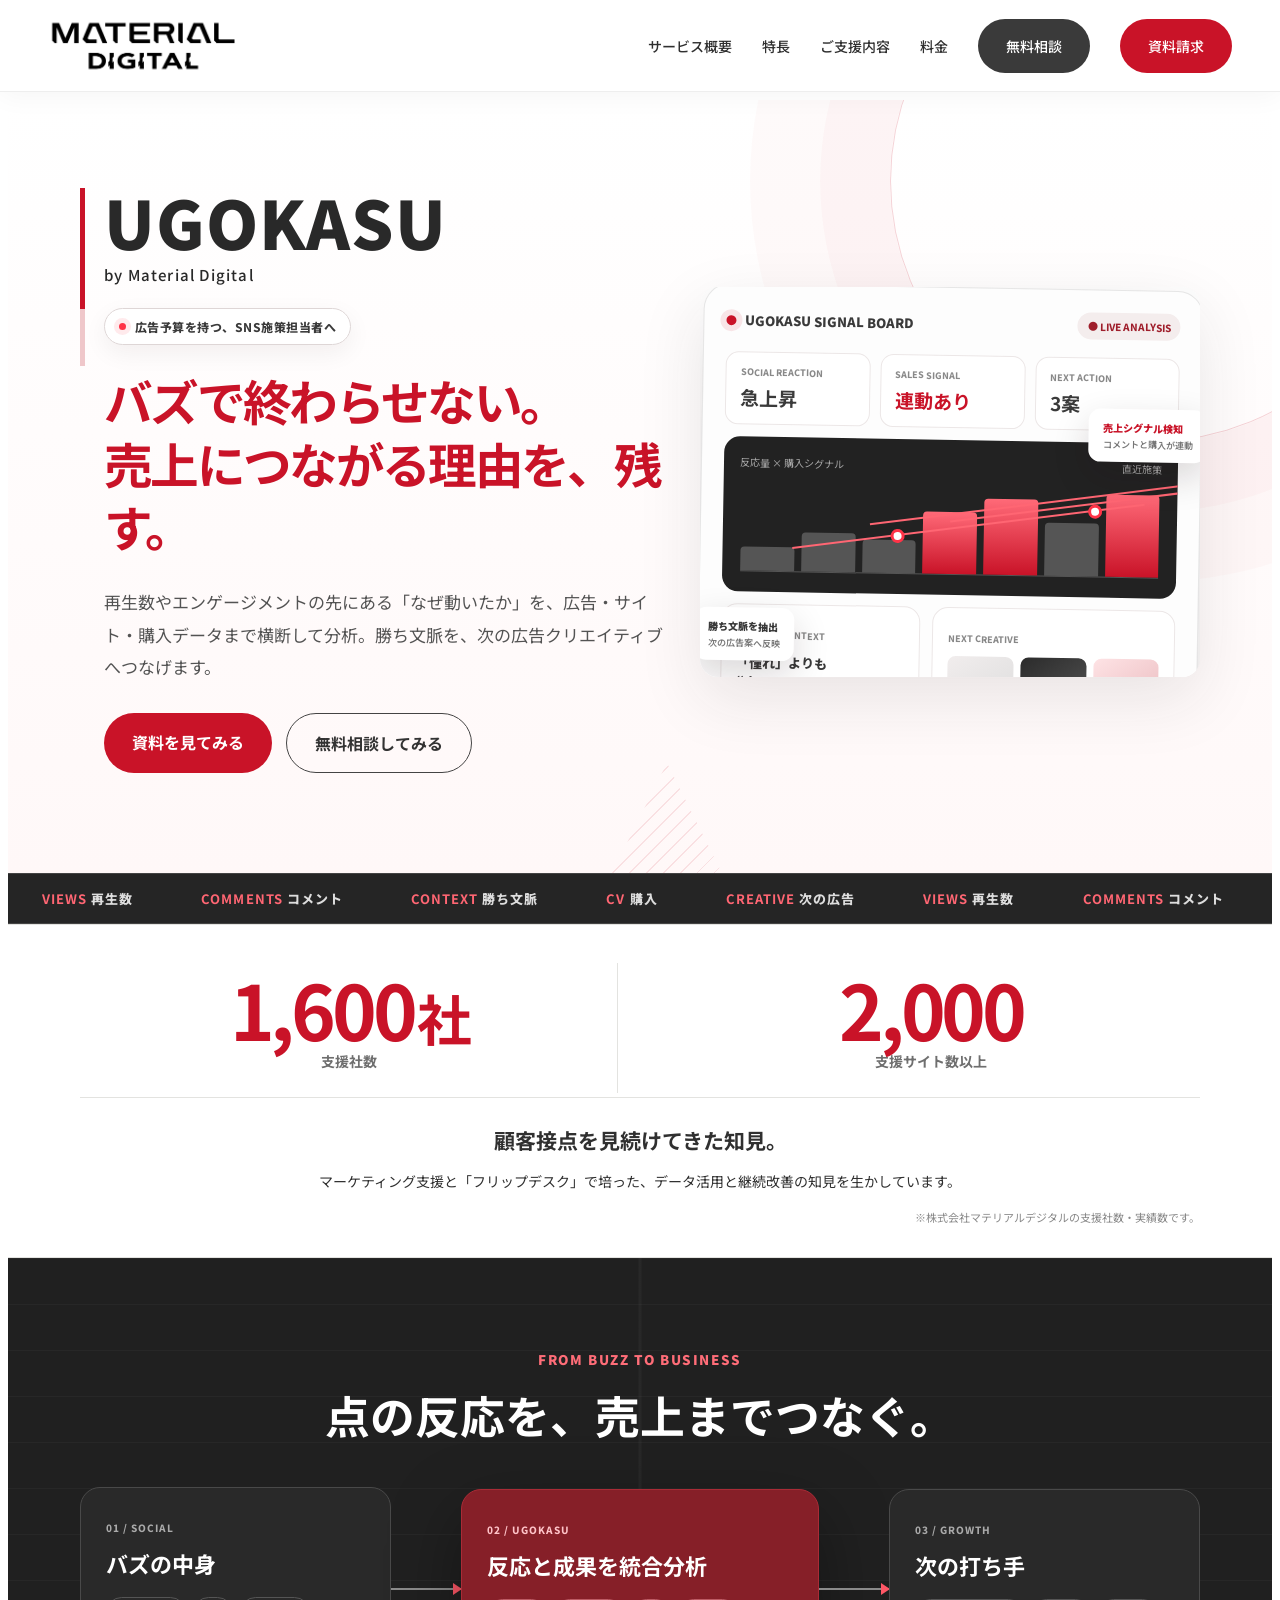
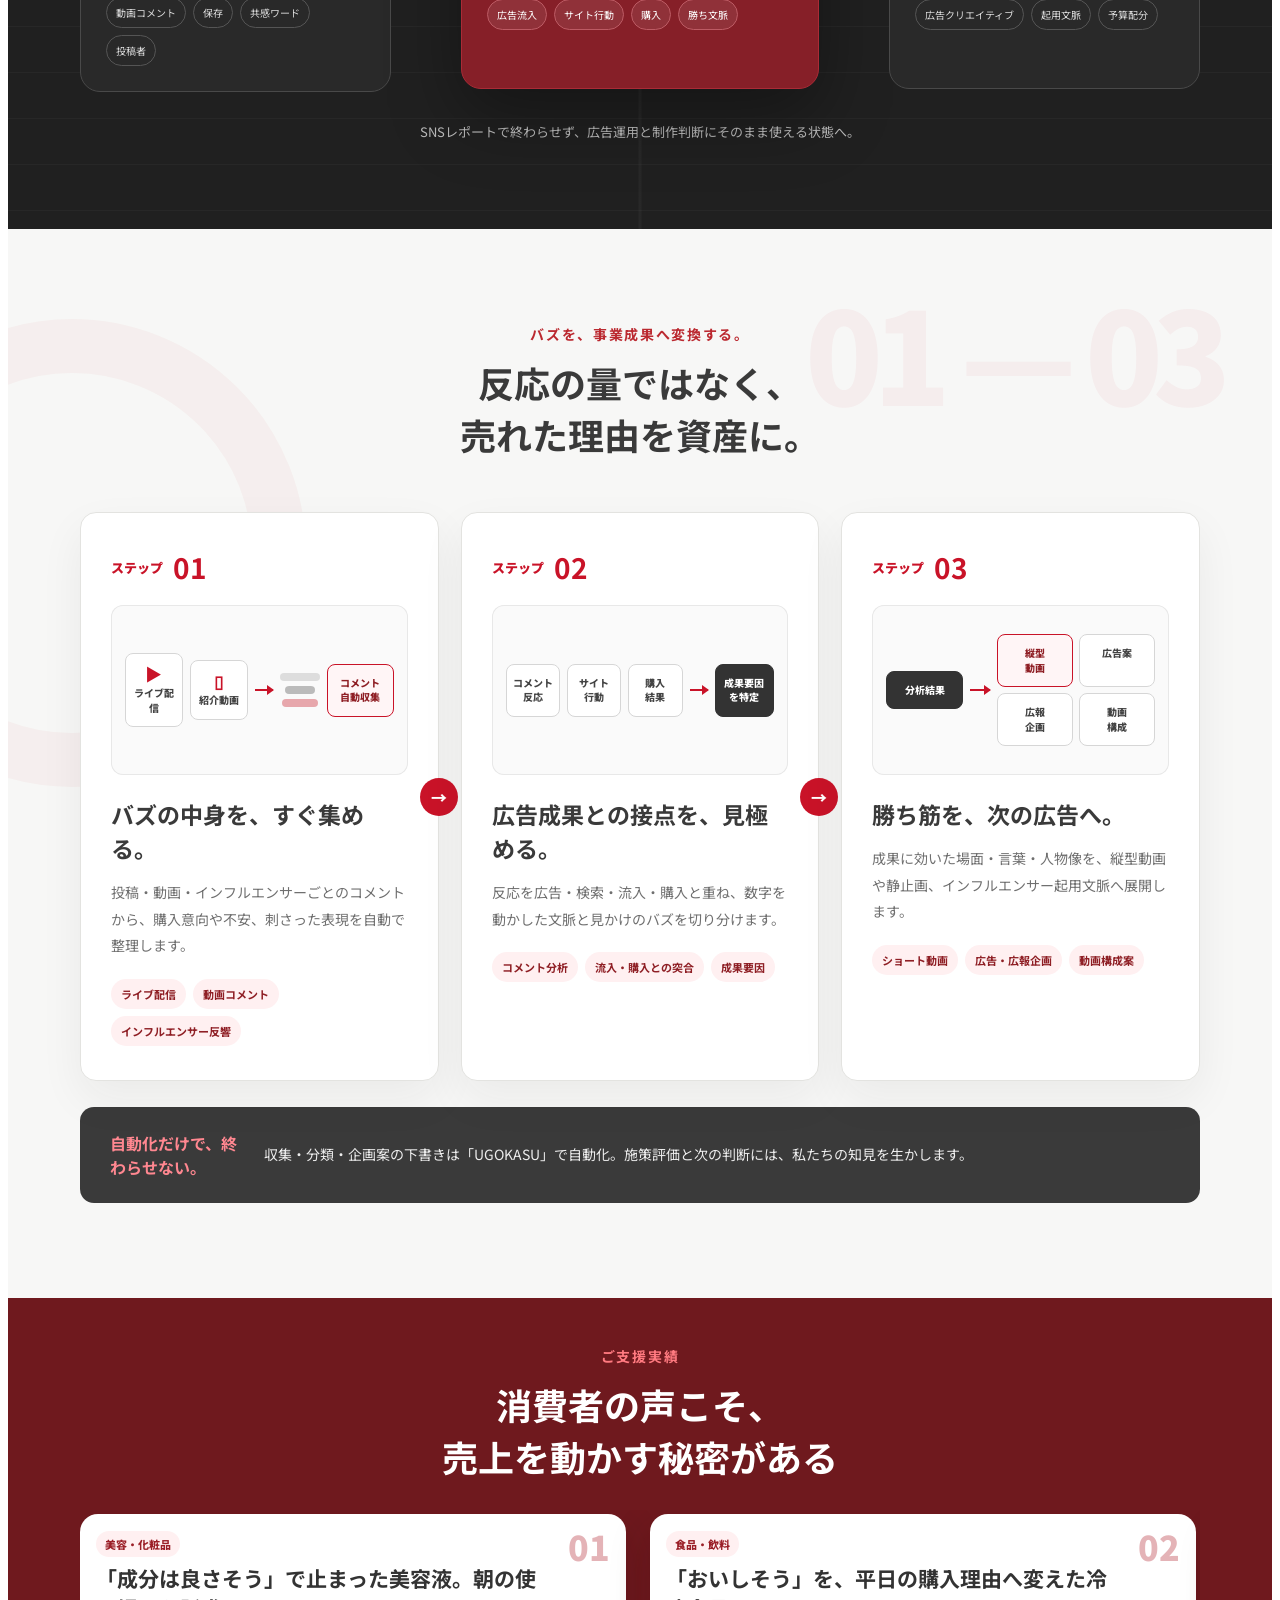
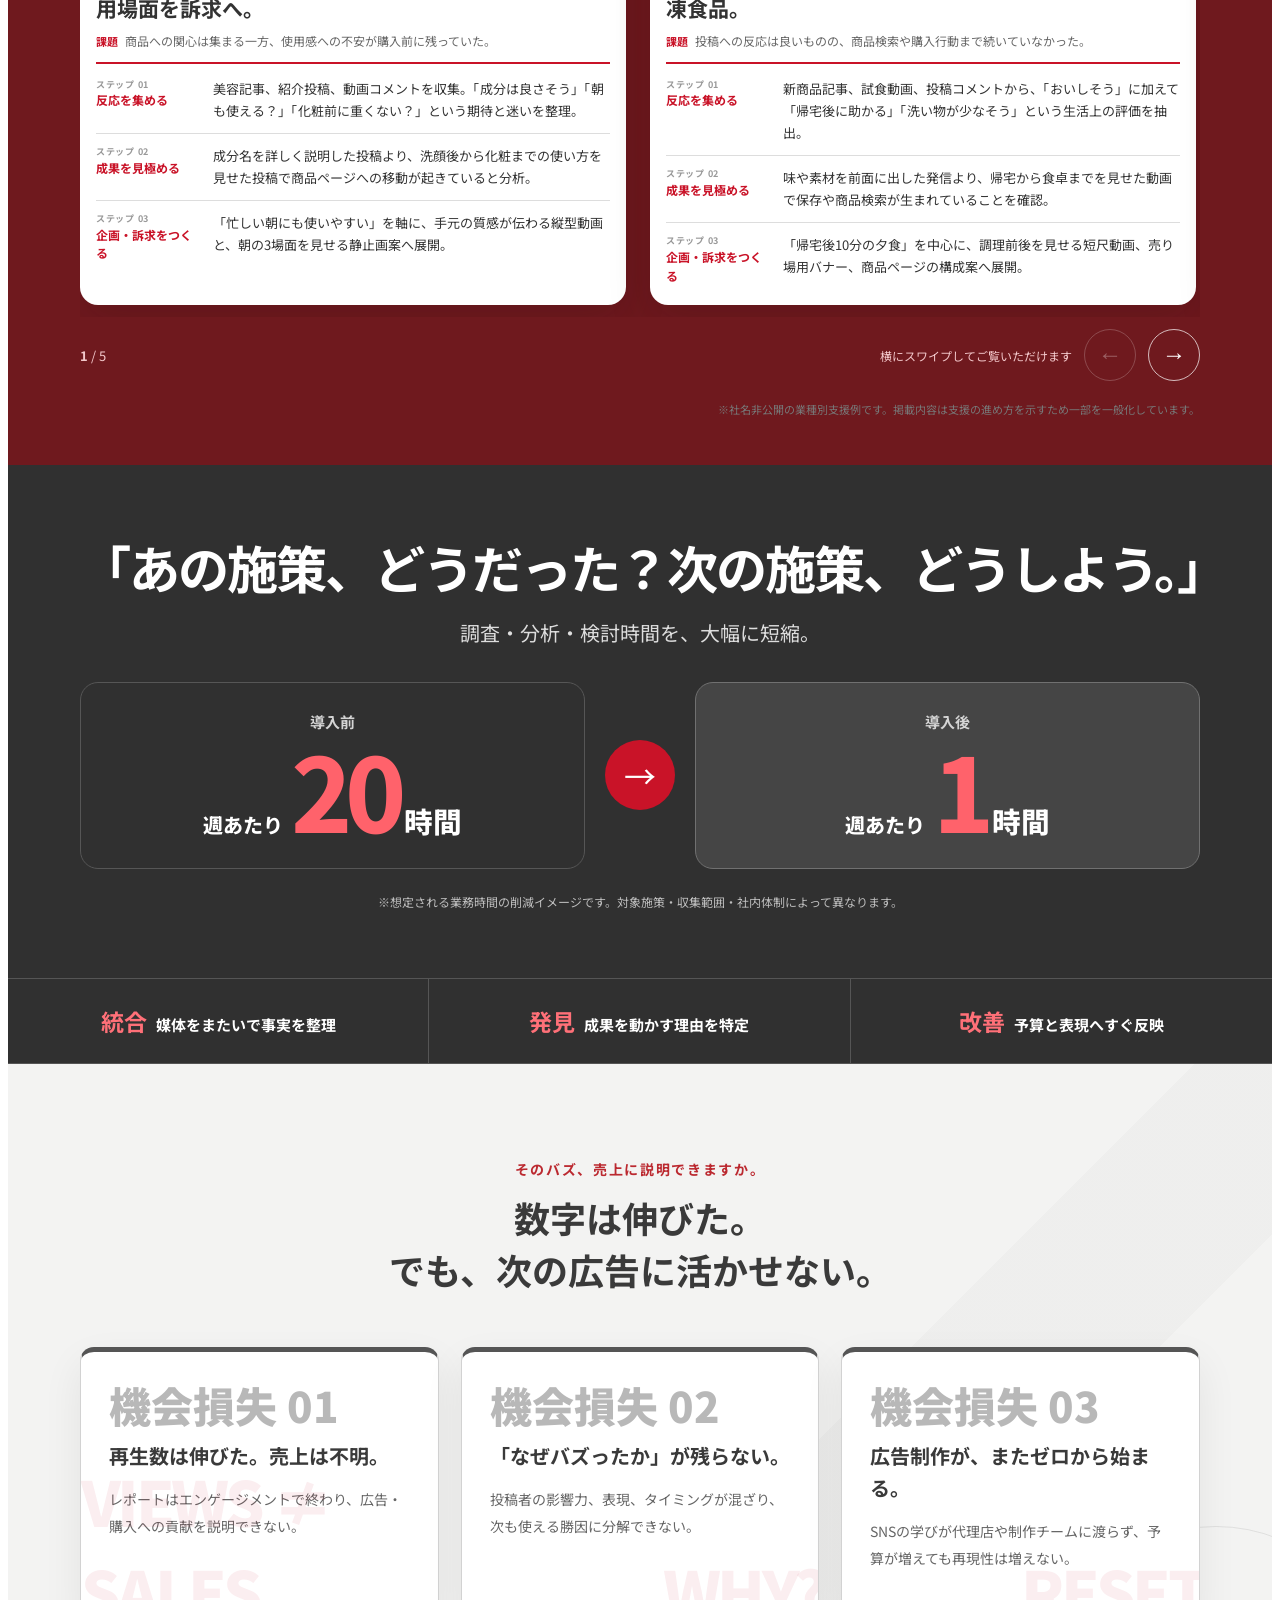
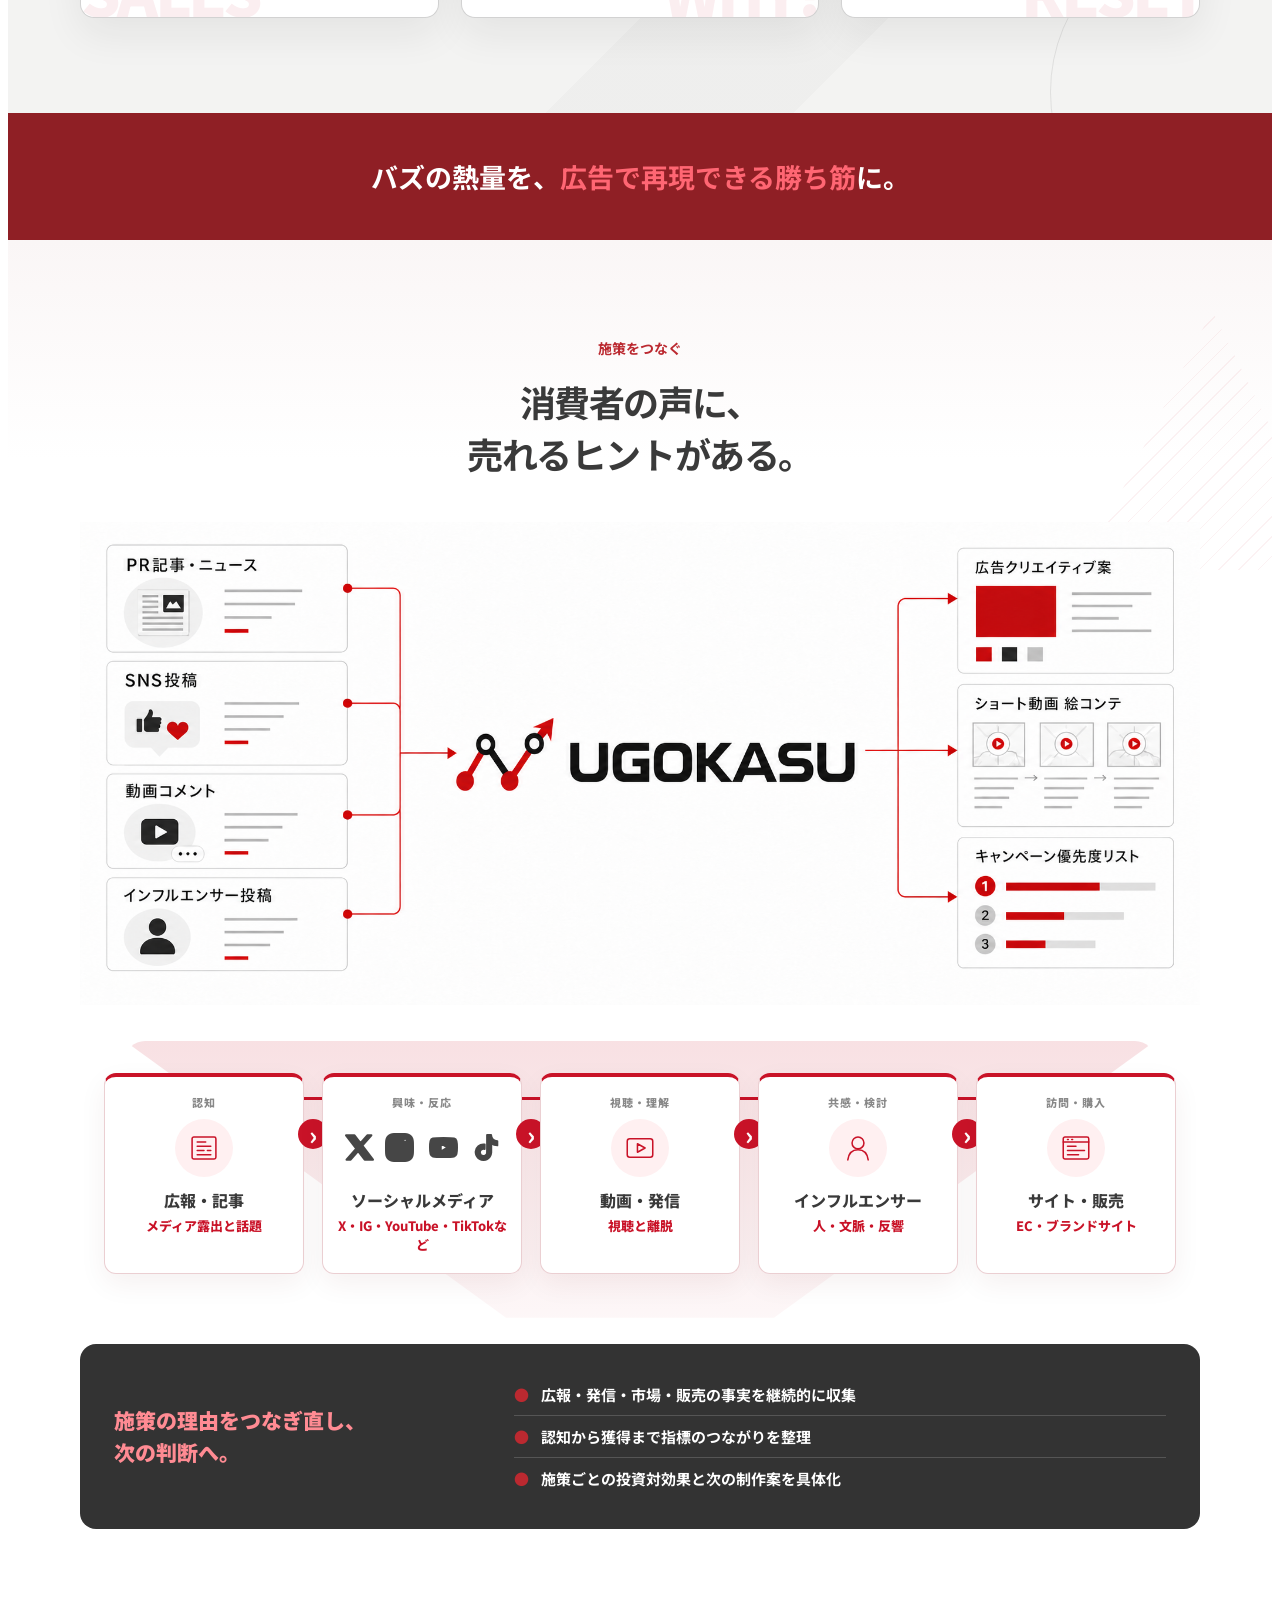
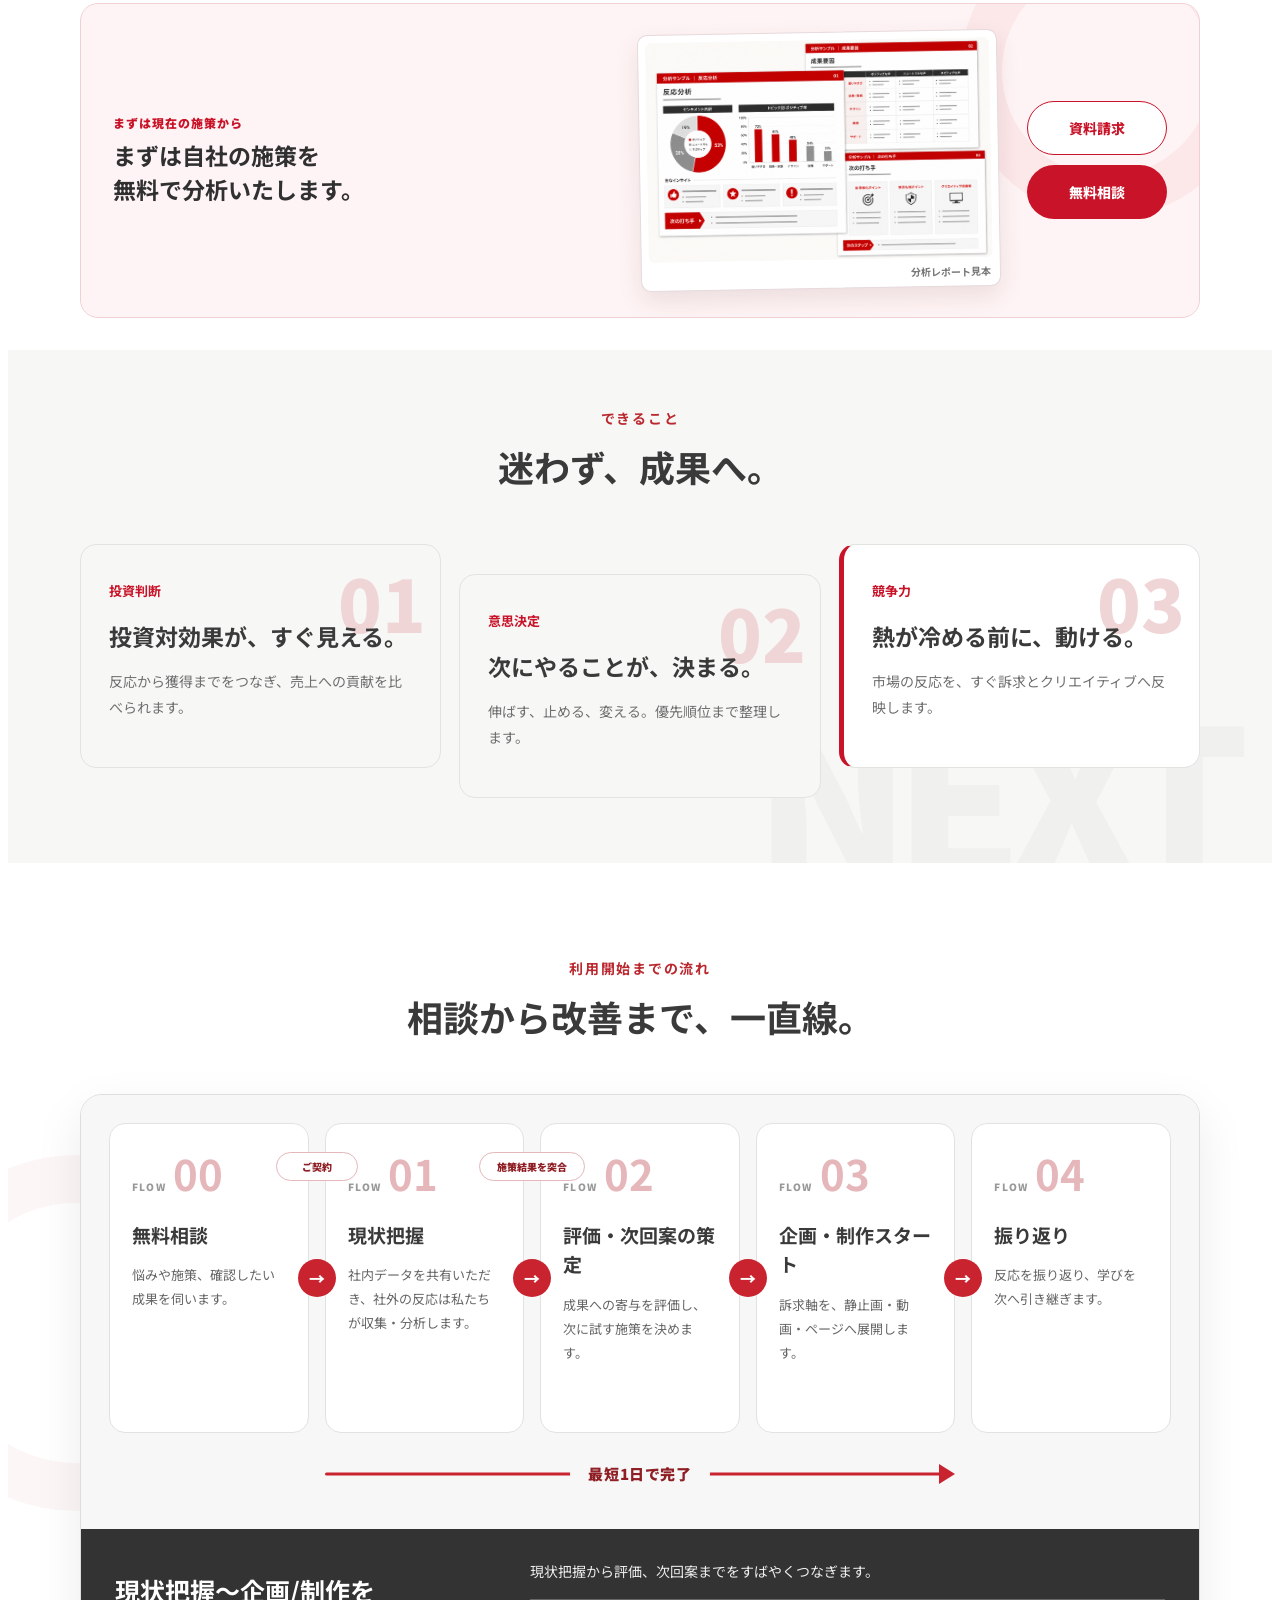
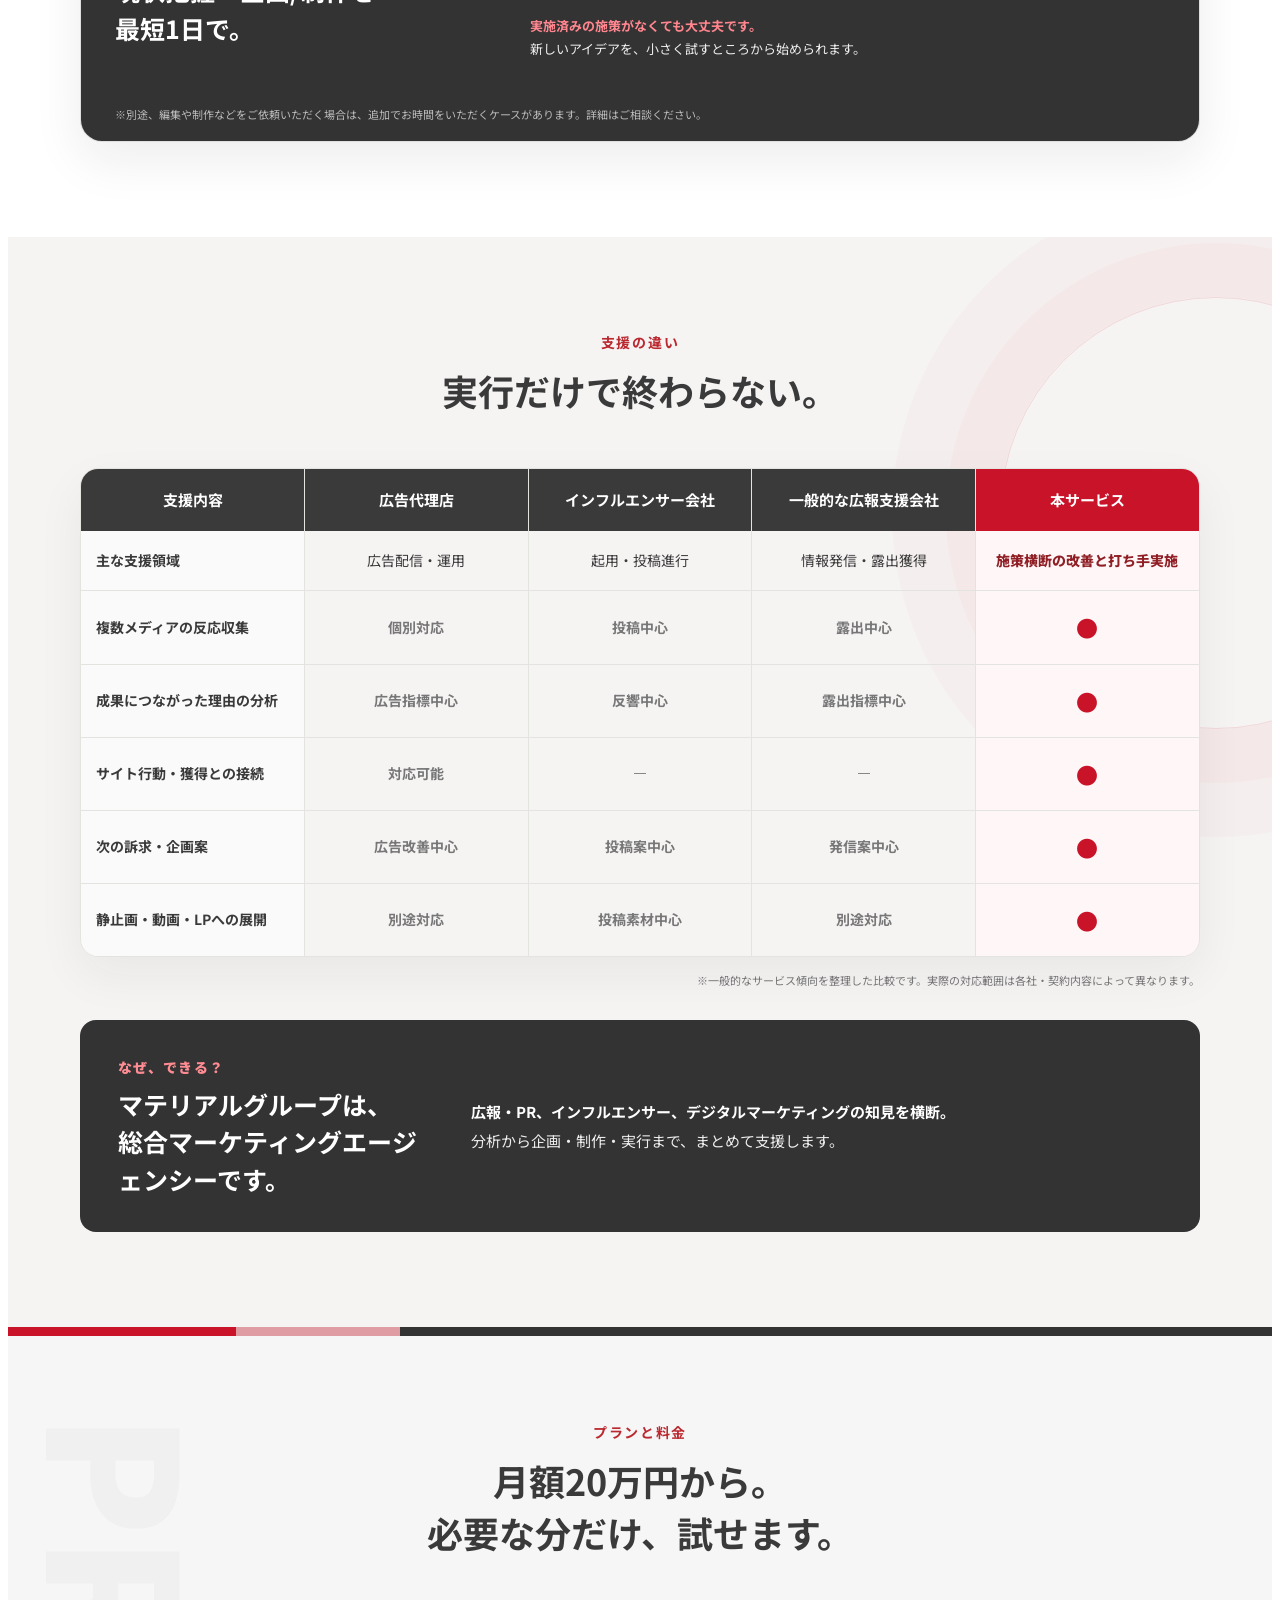
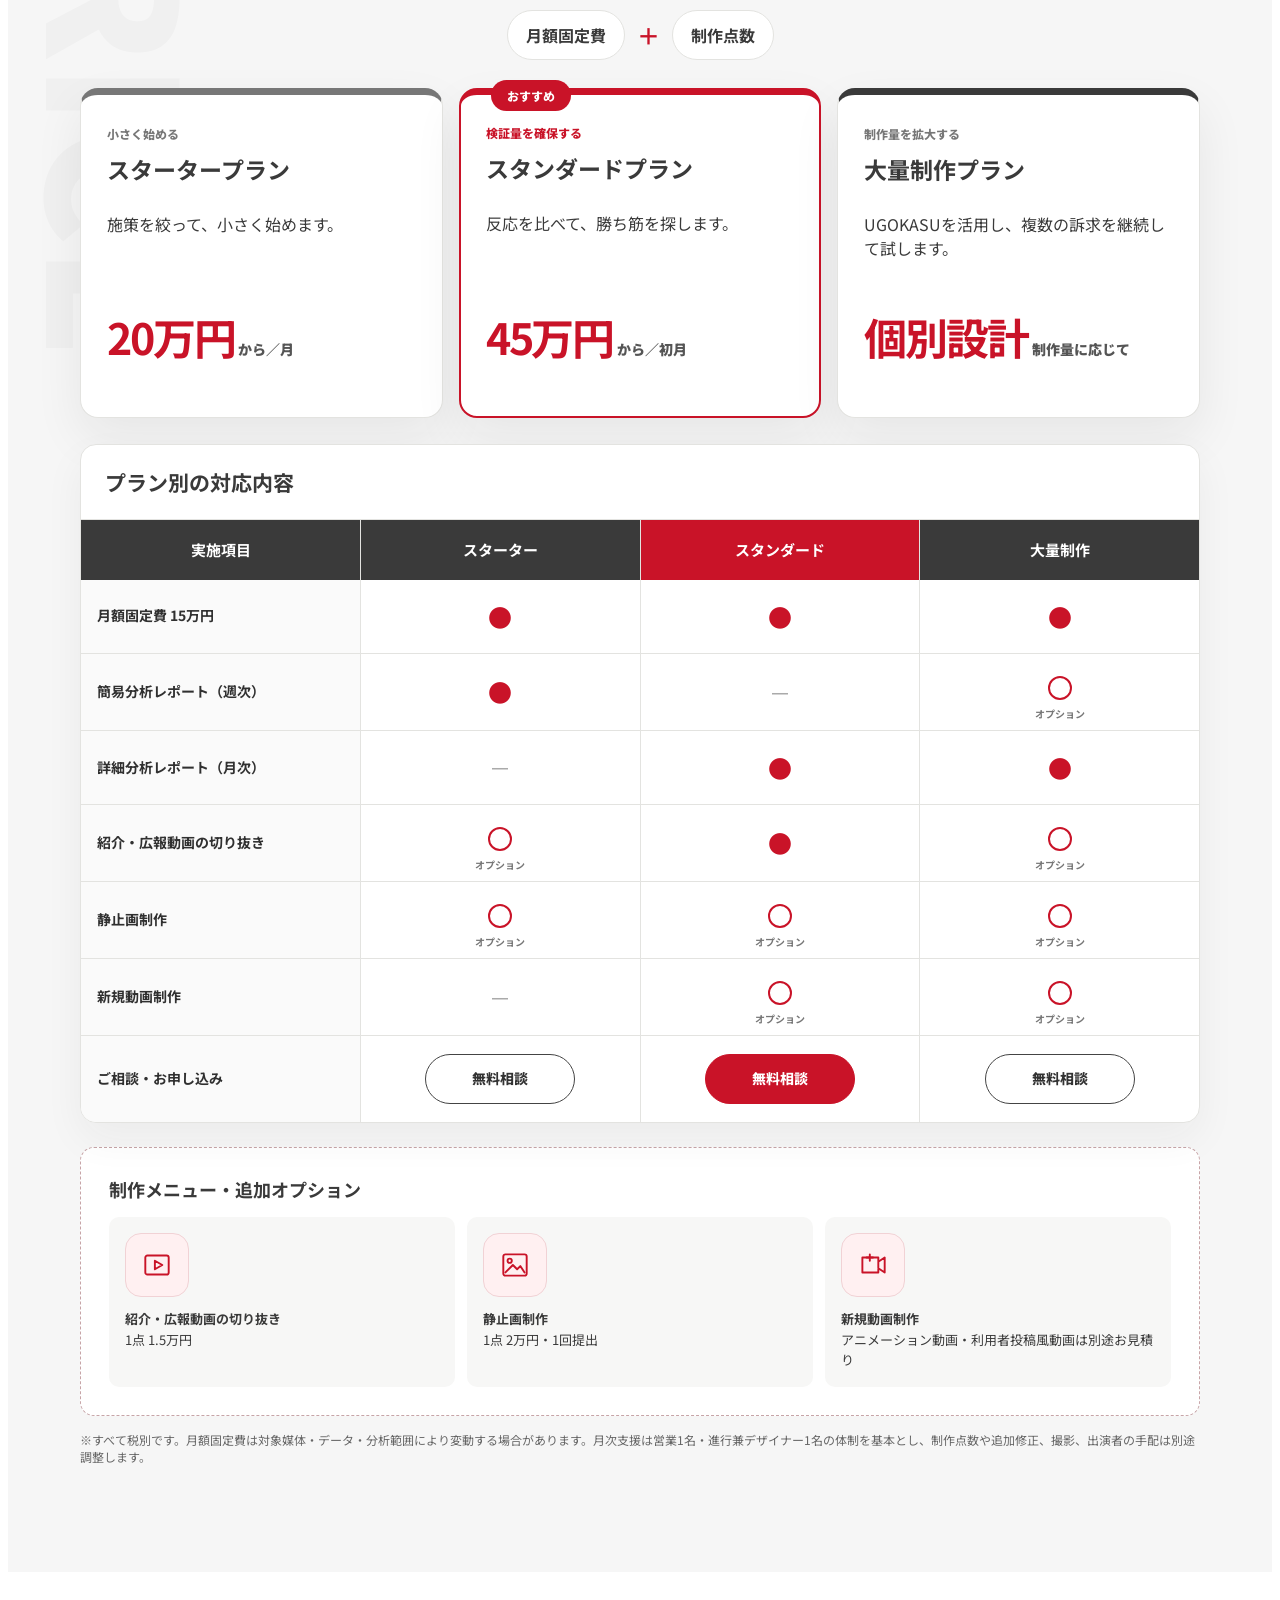
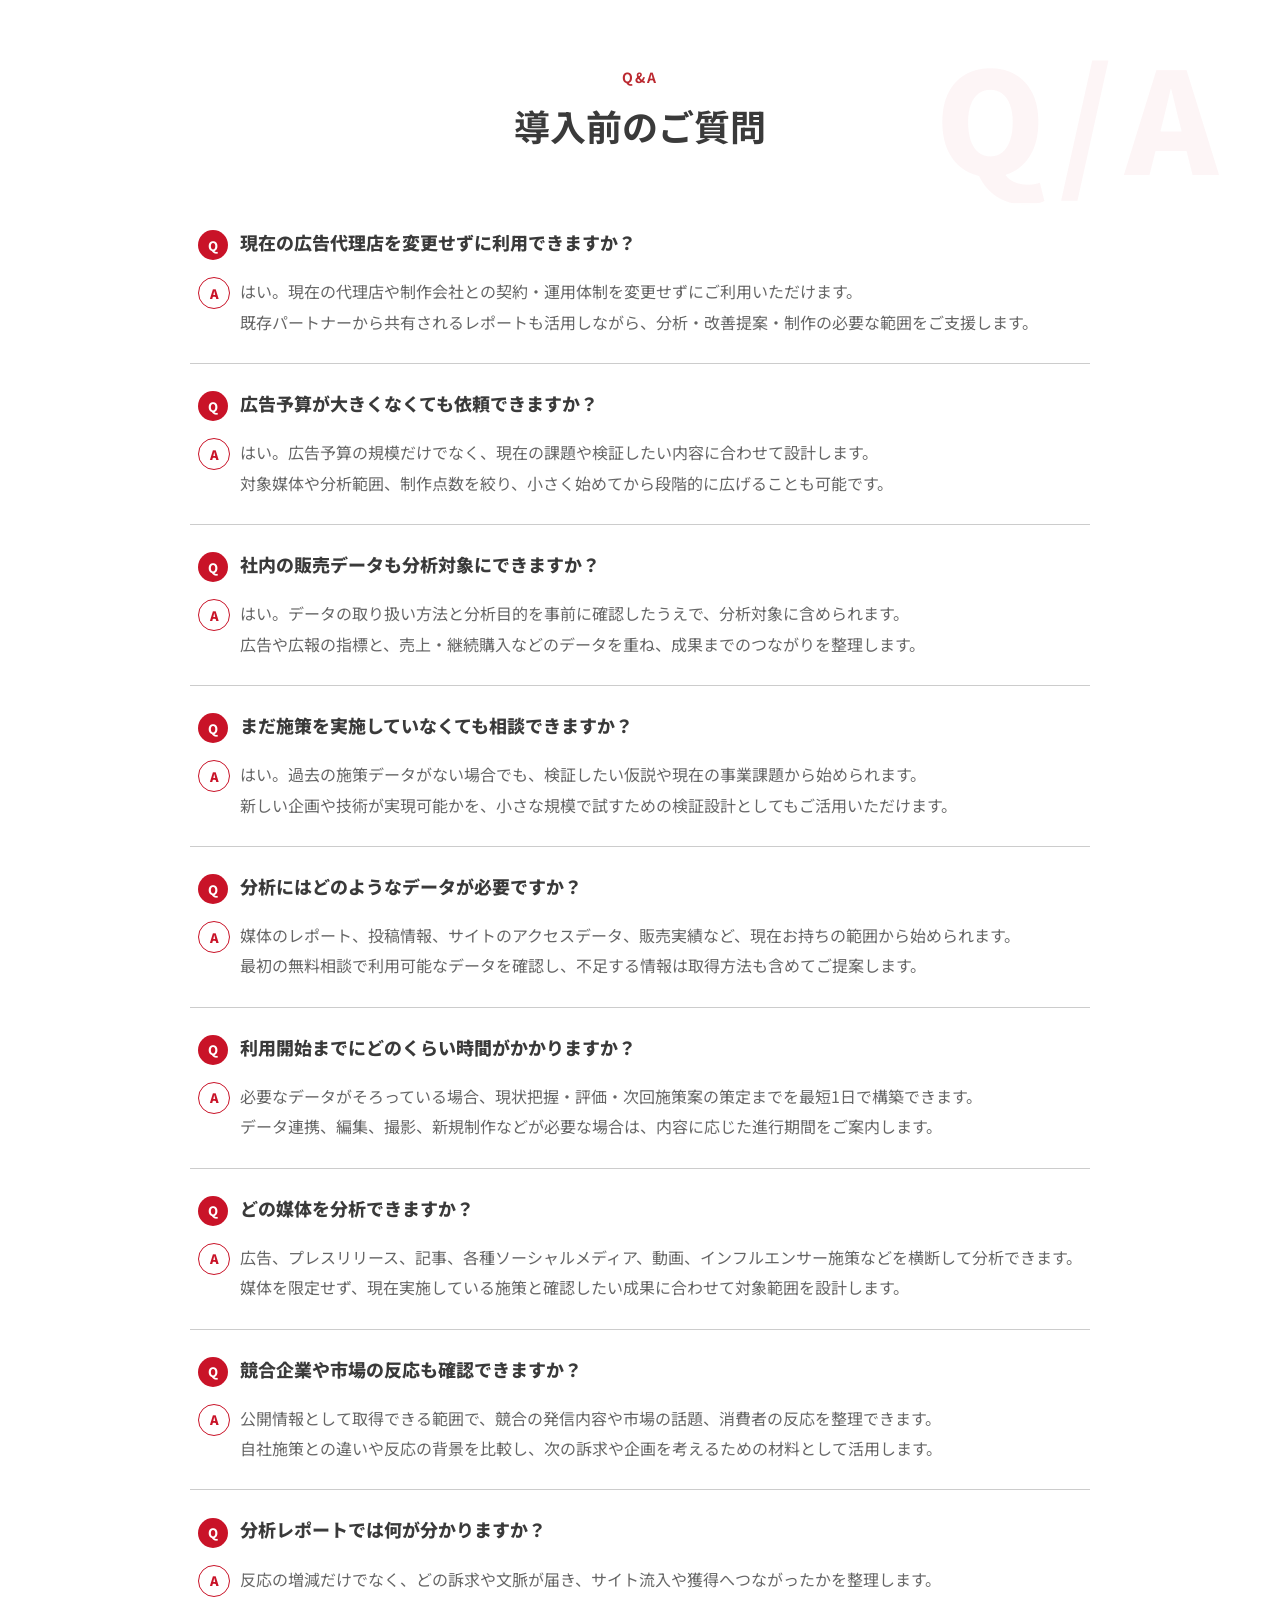
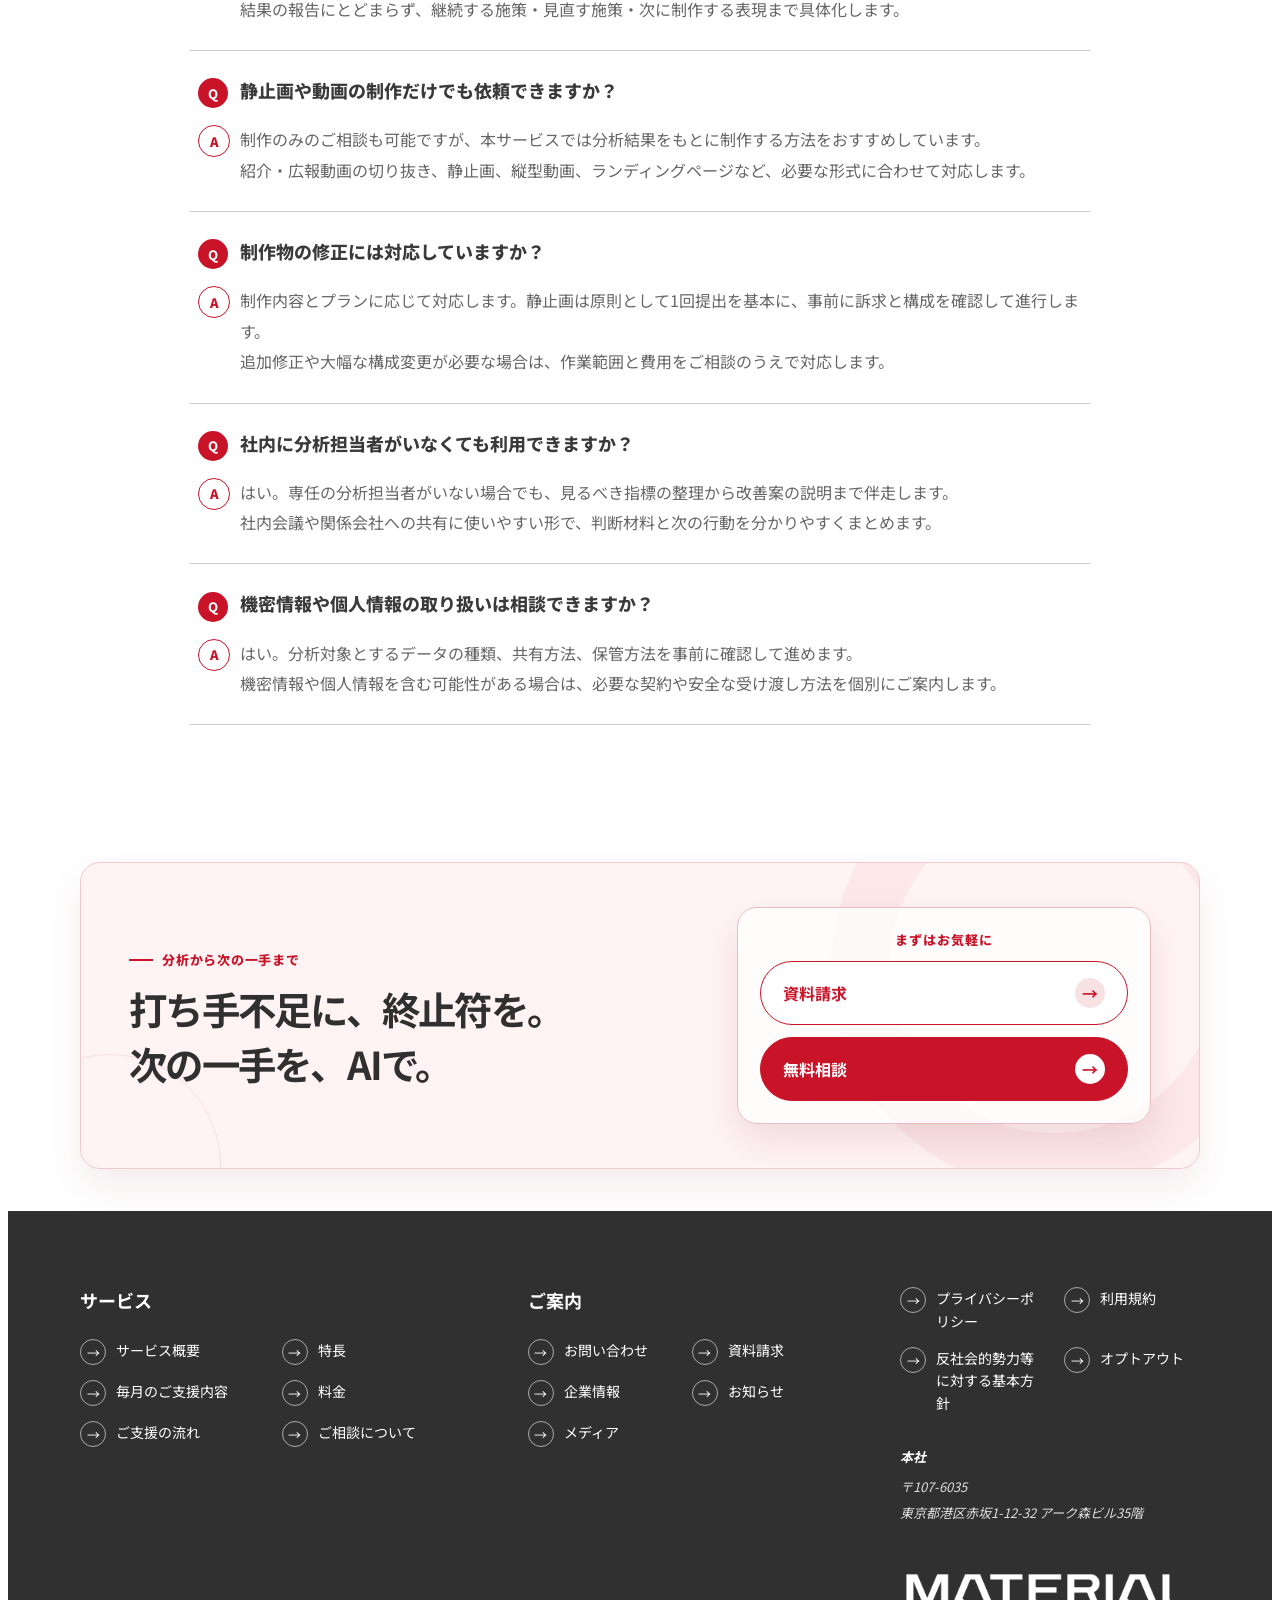
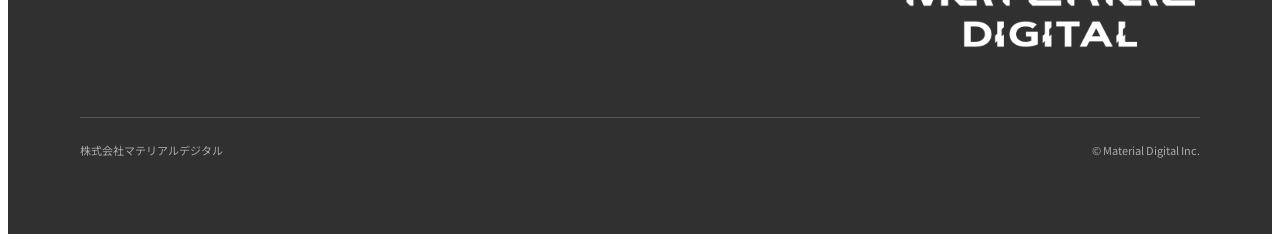
==== sns-performance/index.html @ fe7a3f0e "SNS広告投資企業向けLPを追加 既存ページを変更せず、sns-performance配下にターゲット別LPを追加" ====
<!doctype html>
<html lang="ja">
<head>
<meta charset="utf-8">
<meta name="viewport" content="width=device-width,initial-scale=1">
<meta name="description" content="SNS運用やインフルエンサー施策の反応を広告・購入データとつなぎ、勝ち文脈と次のクリエイティブを導く分析・実行支援サービスです。">
<title>UGOKASU｜バズを、売上の再現性へ。</title>
<link rel="preconnect" href="https://fonts.googleapis.com">
<link href="https://fonts.googleapis.com/css2?family=Noto+Sans+JP:wght@400;500;700;900&display=swap" rel="stylesheet">
<style>
#mdj{font-family:"Noto Sans JP","Yu Gothic",Meiryo,sans-serif;color:#3a3a3a;background:#fff;min-width:1100px;overflow:hidden}#mdj *{box-sizing:border-box}#mdj .inner{width:1120px;margin:auto}#mdj header{height:84px;display:flex;align-items:center;justify-content:space-between;padding:0 50px;border-bottom:1px solid #eee;background:#fff}#mdj .logo{width:155px;height:54px;object-fit:contain}#mdj nav{display:flex;align-items:center;gap:30px;font-size:14px;font-weight:500}#mdj a{cursor:pointer;text-decoration:none}.contact{padding:17px 28px;background:#3a3a3a;color:#fff;border-radius:8px}.request{padding:17px 28px;background:#bb2930;color:#fff;border-radius:8px}#mdj .hero{padding:65px 0 75px;background:linear-gradient(180deg,#fff 0%,#fbfbfd 100%)}#mdj .hero-grid{display:grid;grid-template-columns:.9fr 1.1fr;align-items:center;gap:30px}.tag{display:inline-block;color:#bb2930;font-size:14px;font-weight:700;border-left:4px solid #bb2930;padding-left:12px}#mdj h1{font-size:52px;line-height:1.3;letter-spacing:-.04em;margin:20px 0 22px;color:#333}#mdj h1 em{font-style:normal;color:#bb2930}#mdj .lead{font-size:17px;line-height:2;color:#555}#mdj .buttons{display:flex;gap:14px;margin-top:30px}.buttons a{padding:17px 28px;border-radius:7px;font-weight:700}.buttons .main{background:#bb2930;color:white}.buttons .sub{border:1px solid #444;color:#333}.hero-img{width:115%;margin-left:-6%;display:block}.promise{display:grid;grid-template-columns:repeat(3,1fr);border-top:1px solid #ddd;border-bottom:1px solid #ddd}.promise div{padding:25px 30px;text-align:center;border-right:1px solid #ddd;font-weight:700}.promise div:last-child{border:0}.promise b{color:#bb2930;font-size:23px;margin-right:9px}#mdj section{padding:95px 0}.heading{text-align:center;margin-bottom:52px}.heading .jp{color:#bb2930;font-size:14px;font-weight:700;letter-spacing:.12em}.heading h2{font-size:36px;line-height:1.45;margin:12px 0}.heading p{color:#666;line-height:1.9}.pain{background:#f6f6f6}.pain-grid{display:grid;grid-template-columns:repeat(3,1fr);gap:22px}.pain-card{background:white;padding:32px 28px;border-top:5px solid #bb2930;min-height:245px}.pain-card .num{font-size:14px;color:#bb2930;font-weight:900}.pain-card h3{font-size:20px;line-height:1.6;margin:14px 0}.pain-card p{font-size:14px;line-height:1.9;color:#666}.bridge{text-align:center;padding:44px 0!important;background:#8f1f25;color:#fff}.bridge strong{font-size:27px}.bridge strong span{color:#ff767d}.service-grid{display:grid;grid-template-columns:1fr 1fr;gap:60px;align-items:center}.channel-map{position:relative;height:430px}.source{position:absolute;width:145px;padding:17px 10px;background:#fff;border:1px solid #ead9da;text-align:center;font-weight:700;box-shadow:0 8px 24px #8f1f2512}.source small{display:block;color:#bb2930;font-size:11px}.a{left:0;top:15px}.b{right:0;top:15px}.c{left:0;top:175px}.d{right:0;top:175px}.e{left:calc(50% - 72px);bottom:0}.core{position:absolute;left:calc(50% - 95px);top:132px;width:190px;height:120px;background:#8f1f25;color:white;display:grid;place-items:center;text-align:center;font-weight:900;font-size:20px;box-shadow:12px 12px 0 #f0d9da}.core small{display:block;font-size:12px;color:#f7dfe0}.line{position:absolute;height:2px;background:#c43a40;opacity:.65}.l1{left:144px;top:75px;width:130px;transform:rotate(35deg)}.l2{right:144px;top:75px;width:130px;transform:rotate(-35deg)}.l3{left:144px;top:210px;width:100px}.l4{right:144px;top:210px;width:100px}.l5{left:50%;top:252px;width:100px;transform:rotate(90deg);transform-origin:left}.service-copy h2{font-size:36px;line-height:1.5}.service-copy p{line-height:2;color:#666}.check{margin-top:25px;border-top:1px solid #ddd}.check div{padding:16px 0;border-bottom:1px solid #ddd;font-weight:700}.check span{color:#bb2930;margin-right:12px}.features{background:#f6f6f6}.feature-grid{display:grid;grid-template-columns:repeat(3,1fr);gap:22px}.feature{background:#fff;padding:30px;min-height:260px}.feature .icon{width:56px;height:56px;border-radius:50%;background:#fae7e8;color:#8f1f25;display:grid;place-items:center;font-size:25px;font-weight:900}.feature h3{font-size:20px;margin:20px 0 12px}.feature p{font-size:14px;color:#666;line-height:1.9}.outputs{background:#8f1f25;color:#fff}.outputs .heading .jp{color:#ff7a80}.outputs .heading p{color:#f1dfe0}.output-grid{display:grid;grid-template-columns:1fr 1fr;gap:28px}.report{background:#fff;color:#333;padding:30px}.report-title{display:flex;justify-content:space-between;border-bottom:2px solid #8f1f25;padding-bottom:16px;font-weight:700}.report-row{display:grid;grid-template-columns:115px 1fr;gap:18px;padding:22px 0;border-bottom:1px solid #ddd}.report-row span{color:#bb2930;font-size:13px;font-weight:700}.chart{background:#fff;color:#333;padding:30px}.bars{height:230px;border-left:1px solid #bbb;border-bottom:1px solid #bbb;display:flex;align-items:end;gap:30px;padding:0 25px}.group{flex:1;height:100%;display:flex;align-items:end;justify-content:center;gap:7px;position:relative}.group:after{content:attr(data-name);position:absolute;bottom:-28px;font-size:12px}.bar{width:24px;background:#7a7a7a}.bar.r{background:#c62c34}.legend{margin-top:40px;text-align:right;font-size:12px}.legend i{display:inline-block;width:10px;height:10px;background:#7a7a7a;margin:0 6px 0 16px}.legend i.red{background:#c62c34}.flow-grid{display:grid;grid-template-columns:repeat(4,1fr);gap:0;border:1px solid #ddd}.flow-item{padding:30px 24px;border-right:1px solid #ddd;min-height:220px}.flow-item:last-child{border:0}.flow-item b{font-size:31px;color:#bb2930}.flow-item h3{font-size:18px}.flow-item p{font-size:13px;line-height:1.8;color:#666}.price{background:#f6f6f6}.price-box{background:white;border:1px solid #ccc}.price-head,.price-line{display:grid;grid-template-columns:1.2fr .7fr 1fr}.price-head{background:#3a3a3a;color:#fff;font-size:13px;font-weight:700}.price-head div,.price-line div{padding:18px 25px;border-right:1px solid #ddd}.price-line{border-bottom:1px solid #ddd}.price-line:last-child{border:0}.price-line strong{font-size:18px}.yen{color:#bb2930;font-size:22px;font-weight:900}.totals{display:grid;grid-template-columns:1fr 1fr;gap:18px;margin-top:20px}.total{padding:28px;border:1px solid #333;background:#fff}.total.red{background:#bb2930;color:white;border-color:#bb2930}.total span{font-size:13px}.total b{display:block;font-size:36px;margin-top:7px}.note{font-size:12px;color:#666;margin-top:15px}.faq details{width:900px;margin:auto;border-bottom:1px solid #ccc;padding:20px 8px}.faq summary{font-weight:700}.faq p{color:#666}.final{background:#bb2930;color:#fff}.final-grid{display:flex;align-items:center;justify-content:space-between}.final h2{font-size:38px;line-height:1.5}.final-actions{display:flex;gap:12px}.final-actions a{padding:18px 26px;background:#fff;color:#bb2930;font-weight:700;border-radius:7px}.final-actions a:last-child{background:#3a3a3a;color:#fff}footer{padding:30px 50px;background:#292929;color:#aaa;display:flex;justify-content:space-between;font-size:12px}
</style>
<style>
#mdj{--signal:#ff3347;--deep:#171717}
#mdj .hero{position:relative;isolation:isolate;min-height:720px;overflow:hidden;background:radial-gradient(circle at 78% 20%,rgba(201,19,40,.13),transparent 30%),linear-gradient(145deg,#fff 0%,#fff 58%,#f3eded 100%)}
#mdj .hero::before,#mdj .hero::after{content:"";position:absolute;z-index:-1;pointer-events:none;will-change:transform}
#mdj .hero::before{width:520px;height:520px;right:-140px;top:-180px;border:1px solid rgba(201,19,40,.18);border-radius:50%;box-shadow:0 0 0 70px rgba(201,19,40,.025),0 0 0 140px rgba(201,19,40,.018);transform:translate3d(0,var(--hero-shift,0),0)}
#mdj .hero::after{width:230px;height:230px;left:43%;bottom:-120px;background:repeating-linear-gradient(135deg,rgba(201,19,40,.1) 0 1px,transparent 1px 12px);clip-path:polygon(50% 0,100% 100%,0 100%);transform:translate3d(0,var(--hero-shift-reverse,0),0)}
#mdj .audience-chip{display:inline-flex;align-items:center;gap:9px;margin:0 0 24px;padding:9px 14px;border:1px solid #ded6d6;border-radius:999px;background:rgba(255,255,255,.84);font-size:12px;font-weight:800;letter-spacing:.04em;box-shadow:0 8px 25px rgba(40,20,20,.06)}
#mdj .audience-chip::before{content:"";width:7px;height:7px;border-radius:50%;background:var(--signal);box-shadow:0 0 0 5px rgba(255,51,71,.1)}
#mdj .hero-copy h1.hero-benefit{font-size:clamp(46px,4.5vw,72px);line-height:1.08;color:#262626;letter-spacing:-.065em}
#mdj .hero-copy h1.hero-benefit em{display:block;color:var(--赤);font-style:normal}
#mdj .hero-lead{max-width:610px;margin:0;color:#535353;font-size:17px;line-height:1.9}
#mdj .hero-visual{position:relative;overflow:visible;background:transparent;box-shadow:none;transform:translate3d(0,var(--visual-shift,0),0)}
#mdj .hero-visual::before{content:"SOCIAL SIGNAL → SALES";position:absolute;right:-20px;top:-28px;z-index:2;color:rgba(48,48,48,.12);font-size:13px;font-weight:900;letter-spacing:.18em;writing-mode:vertical-rl}
#mdj .hero-img{border-radius:22px;background:#fff;box-shadow:0 34px 80px rgba(40,20,25,.16);transform:rotate(1.2deg)}
#mdj .signal-strip{background:#252525;color:#fff;overflow:hidden;border-block:1px solid #444}
#mdj .signal-track{display:flex;width:max-content;padding:15px 0;animation:signal-marquee 24s linear infinite}
#mdj .signal-track span{padding:0 34px;color:#ddd;font-size:13px;font-weight:800;letter-spacing:.08em;white-space:nowrap}#mdj .signal-track b{color:#ff6673}
@keyframes signal-marquee{to{transform:translateX(-50%)}}
#mdj .pain{background:linear-gradient(180deg,#f5f3f3,#fff)}#mdj .pain-card{position:relative;overflow:hidden;border-top-color:#333}#mdj .pain-card::after{content:attr(data-loss);position:absolute;right:-5px;bottom:-18px;color:rgba(201,19,40,.07);font-size:62px;font-weight:900;letter-spacing:-.06em}
#mdj .bridge{background:#202020}#mdj .bridge strong span{color:#ff6673}
@media(max-width:767px){#mdj .hero{min-height:0}#mdj .hero-copy h1.hero-benefit{font-size:32px;line-height:1.22}#mdj .hero-lead{font-size:15px}#mdj .audience-chip{font-size:11px}#mdj .hero-visual::before{display:none}}
@media(prefers-reduced-motion:reduce){#mdj .signal-track{animation:none}#mdj .hero::before,#mdj .hero::after,#mdj .hero-visual{transform:none!important}}
</style>
<style>
#mdj .hero{background:linear-gradient(180deg,#fff 0%,#fff8f8 100%)}
#mdj .bridge{background:#8f1f25}
#mdj .source{border-color:#ead9da;box-shadow:0 8px 24px rgba(151,31,38,.08)}
#mdj .core{background:#8f1f25;box-shadow:12px 12px 0 #f0d9da}
#mdj .core small{color:#f7dfe0}
#mdj .feature .icon{width:auto;height:auto;border-radius:0;background:none;color:#a7242b;display:block;font-size:13px;letter-spacing:.08em}
#mdj .feature .icon::after{content:"";display:block;width:34px;height:2px;margin-top:12px;background:#c91328}
#mdj .outputs{background:#6f191e}
#mdj .outputs .heading p{color:#f1dfe0}
#mdj .report-title{border-bottom-color:#a7242b}
#mdj .bar{background:#7a7a7a}
#mdj .bar.r{background:#c62c34}
#mdj .legend i{background:#7a7a7a}
#mdj{--紙:#fff;--薄紙:#f7f7f6;--文字:#303030;--補足:#6f6f6f;--線:#e3e3e0;--赤:#c91328;--濃赤:#a70f20;min-width:0}
#mdj .inner{width:min(calc(100% - 48px),1120px)}
#mdj header{position:sticky;top:0;z-index:20;height:92px;padding:0 48px;box-shadow:0 5px 25px rgba(30,30,30,.04)}
#mdj header>a{display:flex;align-items:center;flex:0 0 auto}#mdj .brand-logo{position:relative;display:block;width:190px;aspect-ratio:3.25/1;overflow:hidden}#mdj .brand-logo img{position:absolute;width:292px;height:auto;left:-51px;top:-47px;display:block}
#mdj header nav a:not(.contact):not(.request){color:var(--文字)}
#mdj .contact,#mdj .request,#mdj .buttons a,#mdj .final-actions a{border-radius:999px}
#mdj .request,#mdj .buttons .main{background:var(--赤)}
#mdj .request:hover,#mdj .buttons .main:hover{background:var(--濃赤)}
#mdj a:focus-visible,#mdj summary:focus-visible{outline:3px solid #e85c68;outline-offset:4px}
#mdj .hero{padding:78px 0 88px}
#mdj h1{font-size:clamp(42px,4.2vw,68px);line-height:1.2;letter-spacing:-.055em}#mdj h1 .hero-main{display:block}#mdj h1 .hero-sub{display:block;margin-top:10px;color:var(--赤);font-size:.72em;line-height:1.35;letter-spacing:-.04em}
#mdj .audience{display:inline-block;margin:18px 0 0;padding:9px 14px;background:#fff0f1;color:#8f1f25;font-size:13px;font-weight:700;border-radius:999px}
#mdj .hero-visual{height:370px;margin-left:-3%;overflow:hidden;border-radius:14px}#mdj .hero-img{width:110%;height:100%;display:block;object-fit:cover;object-position:center 52%}
#mdj .promise{background:#fff}
#mdj .promise div{font-size:15px}
#mdj .proof-band{background:#fff;border-top:1px solid var(--線);border-bottom:1px solid var(--線)}#mdj .proof-inner{width:min(calc(100% - 48px),1120px);min-height:142px;margin:auto;display:grid;grid-template-columns:1.2fr .8fr .8fr;align-items:center;gap:36px}#mdj .proof-copy{font-size:15px;line-height:1.8;color:var(--補足)}#mdj .proof-copy strong{display:block;margin-bottom:5px;color:var(--文字);font-size:18px}#mdj .proof-number{padding-left:36px;border-left:1px solid var(--線);color:var(--補足);font-size:13px}#mdj .proof-number b{display:block;color:var(--赤);font-size:42px;line-height:1.1;letter-spacing:-.04em}#mdj .proof-note{grid-column:1/-1;margin:-24px 0 18px;color:#888;font-size:11px}
#mdj .proof-inner{padding:38px 0 32px;grid-template-columns:1fr 1fr;gap:0 44px}#mdj .proof-number{padding:4px 40px 22px;border-left:0;text-align:center;font-size:14px;font-weight:700}#mdj .proof-number:first-child{border-right:1px solid var(--線)}#mdj .proof-number b{font-size:58px}#mdj .proof-story{grid-column:1/-1;margin-top:4px;padding-top:26px;border-top:1px solid var(--線);text-align:center}#mdj .proof-story strong{display:block;color:var(--文字);font-size:21px;line-height:1.55;white-space:nowrap}#mdj .proof-story p{max-width:900px;margin:12px auto 0;color:var(--文字);font-size:14px;line-height:1.9;text-align:center}#mdj .proof-note{grid-column:1/-1;margin:14px 0 0;text-align:right}
#mdj .story-visual{padding:28px 0 92px;background:#fff}#mdj .story-visual figure{width:min(calc(100% - 48px),1120px);margin:0 auto;overflow:hidden;border-radius:22px;background:#fafafa;box-shadow:0 22px 60px rgba(30,30,30,.08)}#mdj .story-visual img{display:block;width:100%;height:auto}#mdj .story-visual figcaption{padding:14px 22px;color:#777;font-size:12px;text-align:right}
#mdj .media-analysis{display:block}#mdj .media-heading{max-width:980px;margin:0 auto 42px;text-align:center}#mdj .media-heading h2{margin:16px 0;font-size:clamp(36px,4.1vw,52px);line-height:1.45;letter-spacing:-.04em}#mdj .media-heading p{margin:0;color:var(--補足);font-size:17px;line-height:1.9}#mdj .media-visual{margin:0;padding:18px;border-radius:22px;background:#fafafa;box-shadow:0 22px 60px rgba(30,30,30,.09)}#mdj .media-visual>img{display:block;width:100%;height:500px;object-fit:cover;object-position:center;border-radius:14px}#mdj .media-visual figcaption{padding:16px 4px 2px;text-align:center;color:#666;font-size:14px}.media-sources{display:grid;grid-template-columns:repeat(5,1fr);gap:18px;margin-top:34px;position:relative}.media-sources::before{content:"";position:absolute;left:8%;right:8%;top:58px;height:3px;background:var(--赤);z-index:0}.media-source{position:relative;z-index:1;min-height:200px;padding:18px 10px;background:#fff;border:1px solid #ebcfd2;border-top:4px solid var(--赤);border-radius:12px;text-align:center;font-size:16px;font-weight:800;line-height:1.45;box-shadow:0 10px 28px rgba(80,20,25,.06)}.media-source:not(:last-child)::after{content:"›";position:absolute;right:-25px;top:42px;width:30px;height:30px;border-radius:50%;display:grid;place-items:center;background:var(--赤);color:#fff;font-size:25px;line-height:1}.media-stage{display:block;margin-bottom:8px;color:#888;font-size:11px;letter-spacing:.08em}.media-icon{width:58px;height:58px;margin:0 auto 12px;border-radius:50%;display:grid;place-items:center;background:#fff0f1;color:var(--赤)}.media-icon svg{width:34px;height:34px;fill:none;stroke:currentColor;stroke-width:1.8;stroke-linecap:round;stroke-linejoin:round}.media-icon .brand-marks{font-size:11px;font-weight:900;letter-spacing:-.06em}.media-source small{display:block;margin-top:5px;color:var(--赤);font-size:13px}.media-result{display:grid;grid-template-columns:.72fr 1.28fr;gap:34px;align-items:center;margin-top:28px;padding:30px 34px;background:#333;color:#fff;border-radius:16px}.media-core{font-size:21px;font-weight:900;line-height:1.55;color:#ff8b93}.media-result .check{display:grid;grid-template-columns:1fr;margin:0;border-top:0}.media-result .check div{padding:10px 0;border-bottom:1px solid #555;font-size:15px}.media-result .check div:last-child{border-bottom:0}
#mdj .time-impact{padding:68px 0;background:#303030;color:#fff}.time-impact .inner{position:relative}.time-impact-lead{text-align:center;margin:0 0 16px;color:#fff;font-size:clamp(34px,4vw,54px);line-height:1.35;letter-spacing:-.04em}.time-title{text-align:center;margin:0 0 35px;color:#ddd;font-size:20px}.time-compare{display:grid;grid-template-columns:1fr 110px 1fr;align-items:center}.time-side{text-align:center;padding:28px;border:1px solid #565656;border-radius:18px}.time-side small{display:block;font-size:15px;font-weight:700;color:#d4d4d4}.time-side b{display:block;margin-top:5px;font-size:clamp(68px,8vw,112px);line-height:1;color:#fff;letter-spacing:-.07em}.time-side b em{font-style:normal;color:#ff626b}.time-side span{font-size:22px;font-weight:800}.time-arrow{width:70px;height:70px;margin:auto;border-radius:50%;display:grid;place-items:center;background:var(--赤);color:#fff;font-size:32px}.time-after{background:#454545;border-color:#707070}.time-note{text-align:center;margin:24px 0 0;color:#bdbdbd;font-size:12px}
#mdj .step-system{background:#f7f7f6;position:relative}.step-grid{display:grid;grid-template-columns:repeat(3,1fr);gap:22px;position:relative}.step-card{position:relative;padding:34px 30px;background:#fff;border:1px solid var(--線);border-radius:16px;box-shadow:0 18px 45px rgba(30,30,30,.06)}.step-card:not(:last-child)::after{content:"→";position:absolute;right:-20px;top:50%;z-index:2;width:38px;height:38px;border-radius:50%;display:grid;place-items:center;background:var(--赤);color:#fff;font-weight:900;transform:translateY(-50%)}.step-label{display:flex;align-items:center;justify-content:space-between;color:var(--赤);font-size:13px;font-weight:900}.step-label b{font-size:32px}.step-card h3{font-size:23px;margin:22px 0 14px}.step-card p{font-size:14px;line-height:1.9;color:var(--補足)}.step-tags{display:flex;flex-wrap:wrap;gap:7px;margin-top:20px}.step-tags span{padding:7px 10px;border-radius:999px;background:#fff0f1;color:#8f1f25;font-size:11px;font-weight:700}.human-point{display:grid;grid-template-columns:130px 1fr;gap:24px;align-items:center;margin-top:26px;padding:24px 30px;background:#3a3a3a;color:#fff;border-radius:14px}.human-point strong{font-size:16px;color:#ff8790}.human-point p{margin:0;line-height:1.8;color:#eee;font-size:14px}
#mdj .plan-grid{display:grid;grid-template-columns:.82fr 1.18fr;gap:24px}.plan-card{position:relative;padding:34px;background:#fff;border:1px solid var(--線);border-radius:18px;box-shadow:0 20px 50px rgba(30,30,30,.07)}.plan-card.recommended{border:2px solid var(--赤);padding:33px}.plan-badge{position:absolute;top:-15px;left:30px;padding:7px 16px;border-radius:999px;background:var(--赤);color:#fff;font-size:12px;font-weight:800}.plan-card h3{font-size:23px;margin:10px 0}.plan-price{margin:20px 0;color:var(--赤);font-weight:900}.plan-price b{font-size:50px;letter-spacing:-.05em}.plan-price small{font-size:14px;color:#555}.plan-list{border-top:1px solid var(--線)}.plan-list div{display:flex;justify-content:space-between;gap:20px;padding:15px 0;border-bottom:1px solid var(--線);font-size:14px}.volume-callout{margin-top:24px;padding:22px;background:#fff3f4;border-radius:12px}.volume-callout b{display:block;color:var(--赤);font-size:20px;margin-bottom:6px}.option-box{margin-top:24px;padding:28px;border:1px dashed #c7a4a7;border-radius:14px;background:#fff}.option-box h3{margin:0 0 15px;font-size:18px}.option-items{display:grid;grid-template-columns:repeat(3,1fr);gap:12px}.option-items div{padding:16px;background:#f7f7f6;border-radius:10px;font-size:13px;line-height:1.6}.price-formula{display:flex;align-items:center;justify-content:center;gap:12px;margin:0 0 28px}.price-formula span{padding:12px 18px;background:#fff;border:1px solid var(--線);border-radius:999px;font-weight:700}.price-formula b{color:var(--赤);font-size:23px}
#mdj .plan-grid{grid-template-columns:repeat(3,1fr);gap:16px}.plan-card{display:flex;flex-direction:column;min-height:480px;padding:30px 26px}.plan-card.recommended{padding:29px 25px}.plan-card .plan-list{margin-top:auto}.plan-card:nth-child(1){border-top:7px solid #777}.plan-card:nth-child(2){border-top:7px solid var(--赤)}.plan-card:nth-child(3){border-top:7px solid #3a3a3a}.plan-kicker{font-size:12px;font-weight:800;color:#777}.plan-card.recommended .plan-kicker{color:var(--赤)}.plan-price b{font-size:43px}.plan-list div{display:block}.plan-list strong{display:block;margin-top:5px;color:var(--文字)}
#mdj .plan-grid .plan-card{min-height:330px}#mdj .plan-grid .plan-price{margin-top:auto}#mdj .compare-wrap{margin-top:26px;overflow:hidden;border:1px solid var(--線);border-radius:16px;background:#fff;box-shadow:0 16px 40px rgba(30,30,30,.05)}#mdj .compare-title{margin:0;padding:22px 24px;border-bottom:1px solid var(--線);font-size:21px}#mdj .plan-compare{width:100%;border-collapse:collapse;table-layout:fixed}#mdj .plan-compare th,#mdj .plan-compare td{padding:18px 16px;border-right:1px solid var(--線);border-bottom:1px solid var(--線);text-align:center;vertical-align:middle;font-size:14px;line-height:1.55}#mdj .plan-compare th:last-child,#mdj .plan-compare td:last-child{border-right:0}#mdj .plan-compare tr:last-child th,#mdj .plan-compare tr:last-child td{border-bottom:0}#mdj .plan-compare thead th{background:#3a3a3a;color:#fff;font-size:15px}#mdj .plan-compare thead th:nth-child(3){background:var(--赤)}#mdj .plan-compare tbody th{width:24%;background:#fafafa;text-align:left;color:var(--文字)}#mdj .plan-compare .yes{color:var(--赤);font-size:24px;font-weight:900}#mdj .plan-compare .no{color:#aaa;font-size:22px}#mdj .plan-compare .optional{display:inline-block;padding:5px 9px;border-radius:999px;background:#fff0f1;color:#9d2028;font-size:12px;font-weight:800}#mdj .cell-note{display:block;margin-top:3px;color:#666;font-size:12px}
#mdj .future{background:#fff}.future-grid{display:grid;grid-template-columns:repeat(3,1fr);gap:18px}.future-card{padding:32px 28px;border-radius:16px;background:#f7f7f6;border:1px solid var(--線);position:relative;overflow:hidden}.future-card::before{content:attr(data-num);position:absolute;right:14px;top:4px;color:#f0d5d7;font-size:72px;font-weight:900}.future-card h3{position:relative;font-size:23px;line-height:1.5;margin:18px 0 12px}.future-card p{position:relative;color:var(--補足);font-size:14px;line-height:1.9}.future-card strong{position:relative;color:var(--赤);font-size:13px}
#mdj .pictogram{width:64px;height:64px;padding:14px;border-radius:16px;display:grid;place-items:center;background:#fff0f1;color:var(--赤);border:1px solid #f1d2d5}#mdj .pictogram svg{width:100%;height:100%;fill:none;stroke:currentColor;stroke-width:1.8;stroke-linecap:round;stroke-linejoin:round}.pain-card .pictogram{margin-bottom:20px}.future-card .pictogram{position:relative;margin-bottom:18px;background:#fff}.step-card .pictogram{margin:18px 0 6px}.flow-item .pictogram{width:48px;height:48px;padding:10px;border-radius:12px;margin:14px 0}.option-items .pictogram{width:44px;height:44px;padding:9px;margin-bottom:12px}.mini-flow{display:grid;grid-template-columns:repeat(3,1fr);gap:8px;margin:22px 0}.mini-flow span{height:8px;border-radius:999px;background:#ead9da;position:relative}.mini-flow span::after{content:"";position:absolute;right:-7px;top:2px;border-left:5px solid var(--赤);border-top:2px solid transparent;border-bottom:2px solid transparent}.mini-flow span:last-child{background:var(--赤)}.mini-flow span:last-child::after{display:none}
#mdj .hero-grid{grid-template-columns:1.08fr .92fr;gap:32px}#mdj .hero-copy{min-width:0}#mdj h1{font-size:clamp(44px,3.65vw,58px);white-space:nowrap}#mdj .hero-visual{height:390px;margin-left:0;border-radius:18px;background:#fff;box-shadow:0 22px 65px rgba(38,38,38,.1)}#mdj .hero-img{width:100%;height:100%;margin-left:0;object-fit:contain;object-position:center}
#mdj .pain-card .pictogram,#mdj .future-card .pictogram,#mdj .flow-item .pictogram{display:none}.pain-card:nth-child(2){transform:translateY(22px)}.pain-card .num{font-size:42px;line-height:1;color:#e5b7ba}.future-card:nth-child(2){margin-top:30px;margin-bottom:-30px}.future-card:nth-child(3){background:#fff;border-left:5px solid var(--赤)}.flow-item:nth-child(even){background:#fafafa}.flow-item b{font-size:46px;color:#e5b7ba}.step-card:nth-child(2) .pictogram{border-radius:50%;background:#3a3a3a;color:#fff;border:0}.step-card:nth-child(3) .pictogram{background:transparent;border:2px solid var(--赤)}
#mdj .pain-card,#mdj .feature,#mdj .report,#mdj .chart{border:1px solid var(--線);border-radius:14px;box-shadow:0 16px 40px rgba(30,30,30,.06)}
#mdj .pain-card{border-top:5px solid var(--赤)}
#mdj .sample-note{margin:20px 0 0;color:#777;font-size:11px;text-align:right}
#mdj details{cursor:pointer}
#mdj footer.site-footer{display:block;padding:76px max(48px,calc((100% - 1120px)/2));background:#303030;color:#fff;font-size:14px}
#mdj .footer-grid{display:grid;grid-template-columns:1.25fr 1fr .9fr;gap:72px}
#mdj .footer-group{display:grid;align-content:start;gap:18px}#mdj .footer-group h2{margin:0 0 8px;font-size:18px;color:#fff}
#mdj .footer-links{display:grid;grid-template-columns:1fr 1fr;gap:15px 28px}.footer-links.single{grid-template-columns:1fr}
#mdj .footer-links a{display:flex;align-items:flex-start;gap:10px;color:#fff;line-height:1.6}.footer-links a::before{content:"→";flex:0 0 24px;width:24px;height:24px;border:1px solid #aaa;border-radius:50%;display:grid;place-items:center;font-size:13px;line-height:1}
#mdj .footer-company{display:flex;flex-direction:column;align-items:flex-start}.footer-address{margin:30px 0 38px;line-height:2;color:#ddd;font-size:13px}.footer-address strong{display:block;color:#fff;margin-bottom:4px}
#mdj footer .brand-logo{width:300px}#mdj footer .brand-logo img{width:462px;left:-81px;top:-75px;filter:invert(1);mix-blend-mode:screen}.footer-bottom{display:flex;justify-content:space-between;align-items:end;margin-top:60px;padding-top:24px;border-top:1px solid #555;color:#aaa;font-size:11px}
@media(max-width:1024px){#mdj header nav>a:not(.contact):not(.request){display:none}#mdj .inner{width:min(calc(100% - 40px),900px)}#mdj .hero-grid{grid-template-columns:1fr 1fr}#mdj .service-grid{gap:30px}#mdj .channel-map{transform:scale(.88)}#mdj .pain-grid,#mdj .feature-grid{gap:14px}#mdj .output-grid{grid-template-columns:1fr}#mdj .faq details{width:100%}}
@media(max-width:1024px){#mdj .media-visual>img{height:420px}.media-sources{grid-template-columns:repeat(5,210px);overflow-x:auto;padding:0 4px 18px}.media-source{font-size:15px}.media-result{grid-template-columns:1fr}}
@media(max-width:767px){#mdj header{height:68px;padding:0 16px}#mdj header .logo{width:120px}#mdj header nav{gap:8px}#mdj header .contact{display:none}#mdj header .request{padding:12px 16px;font-size:12px}#mdj .inner{width:calc(100% - 32px)}#mdj section{padding:64px 0}#mdj .hero{padding:48px 0 56px}#mdj .hero-grid{grid-template-columns:1fr}#mdj h1{font-size:39px}#mdj .lead{font-size:15px;line-height:1.85}#mdj .buttons{flex-direction:column;align-items:stretch}#mdj .buttons a{text-align:center}#mdj .hero-visual{height:auto;margin:20px 0 0;aspect-ratio:16/10}#mdj .hero-img{width:100%}#mdj .promise{grid-template-columns:1fr}#mdj .promise div{border-right:0;border-bottom:1px solid var(--線)}#mdj .heading{margin-bottom:36px;text-align:left}#mdj .heading h2,#mdj .service-copy h2{font-size:30px}#mdj .heading p br{display:none}#mdj .pain-grid,#mdj .feature-grid,#mdj .service-grid,#mdj .output-grid,#mdj .totals{grid-template-columns:1fr}#mdj .channel-map{height:410px;transform:scale(.83);transform-origin:center top;margin-bottom:-55px}#mdj .flow-grid{grid-template-columns:1fr 1fr}#mdj .flow-item{border-bottom:1px solid var(--線);min-height:190px}#mdj .price-head{display:none}#mdj .price-line{grid-template-columns:1fr}#mdj .price-line div{border-right:0;border-bottom:1px solid var(--線)}#mdj .bars{gap:12px;padding:0 10px}#mdj .bar{width:18px}#mdj .report-row{grid-template-columns:1fr;gap:7px}#mdj .final-grid{display:block}#mdj .final h2{font-size:31px}#mdj .final-actions{margin-top:28px;flex-direction:column}#mdj .final-actions a{text-align:center}#mdj footer{padding:24px 18px}}
@media(max-width:390px){#mdj .flow-grid{grid-template-columns:1fr}#mdj .channel-map{transform:scale(.7);margin-left:-35px;margin-right:-35px;margin-bottom:-105px}}
@media(max-width:767px){#mdj .proof-inner{width:calc(100% - 32px);grid-template-columns:1fr 1fr;padding:28px 0;gap:24px}#mdj .proof-copy{grid-column:1/-1}#mdj .proof-number{padding-left:20px}#mdj .proof-number b{font-size:34px}#mdj .proof-note{margin:0}}
@media(max-width:767px){#mdj .step-grid,#mdj .plan-grid,#mdj .option-items{grid-template-columns:1fr}#mdj .step-card:not(:last-child)::after{content:"↓";right:calc(50% - 19px);top:auto;bottom:-29px}#mdj .human-point{grid-template-columns:1fr}.price-formula{flex-direction:column}.plan-price b{font-size:42px}}
@media(max-width:767px){#mdj .future-grid{grid-template-columns:1fr}#mdj .plan-card{min-height:0}}
@media(max-width:767px){#mdj .compare-wrap{overflow-x:auto}#mdj .plan-compare{min-width:760px}#mdj .compare-title{position:sticky;left:0;font-size:19px}}
@media(max-width:767px){#mdj h1{white-space:normal}.pain-card:nth-child(2){transform:none}.future-card:nth-child(2){margin:0}}
@media(max-width:767px){#mdj .time-impact{padding:48px 0}.time-compare{grid-template-columns:1fr}.time-arrow{width:52px;height:52px;transform:rotate(90deg)}.time-side b{font-size:70px}}
@media(max-width:767px){#mdj .proof-inner{grid-template-columns:1fr;padding:28px 0}#mdj .proof-number{padding:18px 0}#mdj .proof-number:first-child{border-right:0;border-bottom:1px solid var(--線)}#mdj .proof-number b{font-size:48px}#mdj .proof-story{margin-top:8px;padding-top:22px}#mdj .proof-story strong{white-space:normal}#mdj .proof-note{text-align:left}#mdj .story-visual{padding:12px 0 56px}#mdj .story-visual figure{width:calc(100% - 32px);border-radius:14px}#mdj .story-visual img{min-height:250px;object-fit:cover;object-position:center}}
@media(max-width:767px){#mdj .media-heading{text-align:left;margin-bottom:28px}#mdj .media-heading h2{font-size:31px}#mdj .media-heading p{font-size:16px}#mdj .media-visual{padding:8px}#mdj .media-visual>img{height:300px;object-position:center}.media-sources{grid-template-columns:repeat(5,200px);gap:16px}.media-source{padding:16px 10px;font-size:15px}.media-source small{font-size:12px}.media-result{padding:24px 20px}.media-core{font-size:19px}.media-result .check div{font-size:14px}}
@media(max-width:1024px){#mdj .footer-grid{grid-template-columns:1fr 1fr;gap:50px}#mdj .footer-company{grid-column:1/-1}}
@media(max-width:767px){#mdj header .brand-logo{width:145px}#mdj header .brand-logo img{width:223px;left:-39px;top:-36px}#mdj footer.site-footer{padding:56px 24px}#mdj .footer-grid{grid-template-columns:1fr;gap:46px}#mdj .footer-company{grid-column:auto}#mdj .footer-links{grid-template-columns:1fr}#mdj footer .brand-logo{width:240px}#mdj footer .brand-logo img{width:369px;left:-65px;top:-60px}#mdj .footer-bottom{display:block;line-height:2}}
@media(prefers-reduced-motion:reduce){#mdj *,#mdj *::before,#mdj *::after{scroll-behavior:auto!important;transition:none!important}}
</style>
<style>
#mdj .media-visual{width:50%;margin-left:auto;margin-right:auto;padding:12px;border-radius:18px;box-shadow:0 18px 44px rgba(30,30,30,.09)}
#mdj .media-visual>img{width:100%;height:auto;aspect-ratio:16/9;object-fit:cover;border-radius:12px}
#mdj .media-visual figcaption{padding:12px 4px 2px}
#mdj .media-heading h2{font-size:36px}#mdj .media-heading .tag{border-left:0;padding-left:0}
#mdj .proof-number b{font-size:76px;font-variant-numeric:tabular-nums;letter-spacing:-.055em}#mdj .proof-number .unit{font-size:.72em;margin-left:3px}
#mdj .pain-card{border-color:#d2d2d2;border-top-color:#555;background:#fff;box-shadow:0 16px 40px rgba(30,30,30,.07)}#mdj .pain-card .num{color:#b8b8b8}#mdj .pain-card:nth-child(3){border-left-color:#d2d2d2}
#mdj .media-icon.social-icons{width:auto;height:58px;border-radius:0;background:transparent;display:flex;align-items:center;justify-content:center;gap:13px;color:#333}#mdj .social-logo{display:block;width:27px;height:27px;overflow:visible;fill:currentColor;opacity:.9;flex:0 0 auto}#mdj .social-logo.youtube{width:35px}#mdj .social-logo.tiktok{width:25px;height:25px}
#mdj .step-label{justify-content:flex-start;gap:10px}#mdj .step-label b{font-size:28px}#mdj .step-illustration{width:100%;height:170px;margin:18px 0 8px;border-radius:12px;background-color:#fff;background-image:url('service-steps-illustration.png');background-size:300% auto;background-repeat:no-repeat;box-shadow:inset 0 0 0 1px #eee}#mdj .step-card:nth-child(1) .step-illustration{background-position:0 center}#mdj .step-card:nth-child(2) .step-illustration{background-position:50% center}#mdj .step-card:nth-child(3) .step-illustration{background-image:url('service-step-03.png');background-size:cover;background-position:center 47%}
#mdj .step-illustration.simple-diagram{width:100%;height:170px;padding:20px 14px;background:#fafafa;background-image:none!important;box-shadow:inset 0 0 0 1px #e8e8e8;display:grid;align-items:center;justify-content:stretch;gap:7px;overflow:hidden}#mdj .step-card:nth-child(1) .simple-diagram{grid-template-columns:minmax(0,1fr) minmax(0,1fr) 18px minmax(40px,.65fr) minmax(0,1.15fr)}#mdj .step-card:nth-child(2) .simple-diagram{grid-template-columns:repeat(3,minmax(0,1fr)) 18px minmax(0,1.1fr)}#mdj .step-card:nth-child(3) .simple-diagram{grid-template-columns:minmax(0,.8fr) 20px minmax(0,1.65fr)}#mdj .diagram-node{min-width:0;width:100%;padding:11px 5px;border:1px solid #d6d6d6;border-radius:8px;background:#fff;text-align:center;color:#444;font-size:10px;font-weight:800;line-height:1.45;overflow-wrap:anywhere}#mdj .diagram-node strong{display:block;margin-bottom:4px;color:var(--赤);font-size:17px;line-height:1}#mdj .diagram-node.dark{border-color:#333;background:#333;color:#fff}#mdj .diagram-node.accent{border-color:var(--赤);background:#fff5f6;color:#8f1f25}#mdj .diagram-arrow{position:relative;width:100%;height:2px;background:var(--赤)}#mdj .diagram-arrow::after{content:"";position:absolute;right:-1px;top:-4px;border-left:7px solid var(--赤);border-top:5px solid transparent;border-bottom:5px solid transparent}#mdj .comment-stack{display:grid;justify-items:center;gap:5px;min-width:0}.comment-stack i{display:block;width:100%;max-width:50px;height:8px;border-radius:999px;background:#ddd}.comment-stack i:nth-child(2){width:76%;background:#bbb}.comment-stack i:nth-child(3){width:88%;background:#e7a7ac}#mdj .result-stack{display:grid;grid-template-columns:repeat(2,minmax(0,1fr));gap:6px;min-width:0}.result-stack .diagram-node{min-width:0;padding:8px 3px;font-size:9px}
#mdj .plan-compare .optional{width:24px;height:24px;padding:0;border:2px solid var(--赤);border-radius:50%;background:#fff;color:transparent;font-size:0;position:relative;vertical-align:top}#mdj .plan-compare .optional::after{content:"オプション";position:absolute;top:28px;left:50%;transform:translateX(-50%);color:#777;font-size:10px;font-weight:700;white-space:nowrap}#mdj .plan-compare td:has(.optional){padding-top:22px;padding-bottom:30px}
#mdj .plan-contact-row th{background:#fff}#mdj .plan-contact{display:inline-block;min-width:150px;padding:13px 18px;border:1px solid #444;border-radius:999px;color:#333;font-size:14px;font-weight:800}#mdj .plan-contact.primary{border-color:var(--赤);background:var(--赤);color:#fff}#mdj .plan-contact:hover{opacity:.82}
#mdj .report-row .result-step{display:block;margin-bottom:5px;color:#8d8d8d;font-size:10px;letter-spacing:.08em}#mdj .report-row>span{font-size:14px}#mdj .report-row>b{line-height:1.7}
#mdj .service-compare{background:#fff}#mdj .service-compare-wrap{overflow:hidden;border:1px solid var(--線);border-radius:18px;box-shadow:0 18px 48px rgba(30,30,30,.06)}#mdj .service-compare-table{width:100%;border-collapse:collapse;table-layout:fixed}#mdj .service-compare-table th,#mdj .service-compare-table td{padding:19px 15px;border-right:1px solid var(--線);border-bottom:1px solid var(--線);text-align:center;font-size:14px;line-height:1.55}#mdj .service-compare-table th:last-child,#mdj .service-compare-table td:last-child{border-right:0}#mdj .service-compare-table tr:last-child th,#mdj .service-compare-table tr:last-child td{border-bottom:0}#mdj .service-compare-table thead th{background:#3a3a3a;color:#fff;font-size:15px}#mdj .service-compare-table thead th:last-child{background:var(--赤)}#mdj .service-compare-table tbody th{width:25%;background:#fafafa;text-align:left}#mdj .service-compare-table td:last-child{background:#fff6f7;color:#8f1f25;font-weight:800}#mdj .compare-good{color:var(--赤);font-size:22px;font-weight:900}#mdj .compare-mid{color:#777;font-weight:700}#mdj .compare-caption{margin:14px 0 0;color:#777;font-size:11px;text-align:right;line-height:1.7}
#mdj .why-material{display:grid;grid-template-columns:.62fr 1.38fr;gap:42px;align-items:center;margin-top:30px;padding:34px 38px;border-radius:16px;background:#333;color:#fff}#mdj .why-material-label{color:#ff8b93;font-size:14px;font-weight:900;letter-spacing:.08em}#mdj .why-material h3{margin:8px 0 0;font-size:25px;line-height:1.5}#mdj .why-material p{margin:0;color:#eee;font-size:15px;line-height:1.95}#mdj .why-material strong{color:#fff}
#mdj .case-carousel{position:relative}#mdj .case-viewport{overflow-x:auto;scroll-snap-type:x mandatory;scroll-behavior:smooth;scrollbar-width:none;overscroll-behavior-x:contain}#mdj .case-viewport::-webkit-scrollbar{display:none}#mdj .case-track{display:grid;grid-auto-flow:column;grid-auto-columns:calc((100% - 24px)/2);gap:24px;padding:4px 2px 12px}#mdj .case-card{scroll-snap-align:start;min-height:0;padding:16px;border-radius:18px;background:#fff;color:#333;box-shadow:0 16px 42px rgba(45,10,15,.18)}#mdj .case-head{display:flex;justify-content:space-between;gap:14px;align-items:start;padding-bottom:10px;border-bottom:2px solid var(--赤)}#mdj .case-head>div{min-width:0}#mdj .case-industry{display:inline-block;padding:5px 9px;border-radius:999px;background:#fff0f1;color:#9b2028;font-size:11px;font-weight:800}#mdj .case-head h3{margin:7px 0 0;font-size:21px;line-height:1.4}#mdj .case-challenge{margin:8px 0 0;color:#666;font-size:12px;line-height:1.7}#mdj .case-challenge b{margin-right:7px;color:var(--赤);font-size:11px}#mdj .case-no{color:#e4b3b7;font-size:34px;font-weight:900;line-height:1}.case-steps{margin-top:3px}.case-step{display:grid;grid-template-columns:105px 1fr;gap:12px;padding:11px 0;border-bottom:1px solid #ddd}.case-step:last-child{border-bottom:0;padding-bottom:4px}.case-step b{color:var(--赤);font-size:12px;line-height:1.55}.case-step b small{display:block;color:#999;font-size:9px;letter-spacing:.08em}.case-step p{margin:0;font-size:13px;line-height:1.7}.case-controls{display:flex;align-items:center;justify-content:flex-end;gap:12px;margin-top:12px}.case-arrow{width:52px;height:52px;border:1px solid rgba(255,255,255,.7);border-radius:50%;background:transparent;color:#fff;font-size:24px;cursor:pointer;transition:.25s}.case-arrow:hover{background:#fff;color:var(--赤)}.case-arrow:disabled{opacity:.3;cursor:default}.case-status{margin-right:auto;color:#f3c8cb;font-size:13px;font-variant-numeric:tabular-nums}.case-swipe-note{color:#f3c8cb;font-size:12px}
@media(max-width:767px){#mdj .case-track{grid-auto-columns:88%;gap:14px}#mdj .case-card{min-height:0;padding:24px 20px}.case-step{grid-template-columns:1fr;gap:7px}.case-swipe-note{display:none}}
@media(max-width:767px){#mdj .service-compare-wrap{overflow-x:auto}#mdj .service-compare-table{min-width:820px}#mdj .why-material{grid-template-columns:1fr;padding:26px 22px;gap:18px}#mdj .why-material h3{font-size:22px}}
#mdj .start-flow-panel{overflow:hidden;border:1px solid #dedede;border-radius:22px;background:#fff;box-shadow:0 18px 50px rgba(30,30,30,.08)}#mdj .start-flow .flow-grid{display:grid;grid-template-columns:repeat(5,1fr);gap:16px;padding:28px 28px 14px;border:0;background:#f7f7f7}#mdj .start-flow .flow-item{position:relative;min-height:310px;padding:28px 22px;border:1px solid #e2e2e2;border-radius:16px;background:#fff}#mdj .start-flow .flow-item:not(:last-child)::after{content:"→";position:absolute;z-index:3;right:-28px;top:50%;width:38px;height:38px;border-radius:50%;background:#c92330;color:#fff;display:grid;place-items:center;font-weight:900;transform:translateY(-50%)}#mdj .start-flow .flow-number{display:flex;align-items:baseline;gap:7px}#mdj .start-flow .flow-number small{color:#999;font-size:10px;font-weight:900;letter-spacing:.12em;text-transform:uppercase}#mdj .start-flow .flow-number b{font-size:42px;color:#e5b7ba;line-height:1}#mdj .start-flow .flow-item h3{margin:26px 0 14px;font-size:19px;line-height:1.55}#mdj .start-flow .flow-item p{margin:0;font-size:13px;line-height:1.85;color:#666}#mdj .flow-link-note{position:absolute;z-index:4;top:28px;right:-50px;width:82px;padding:7px 6px;border-radius:999px;background:#fff;color:#8f1f25;border:1px solid #e5b7ba;text-align:center;font-size:10px;font-weight:900;line-height:1.35}#mdj .flow-link-note.wide{width:106px;right:-62px}#mdj .flow-speed{display:grid;grid-template-columns:repeat(5,1fr);gap:16px;padding:0 28px 28px;background:#f7f7f7}#mdj .flow-speed-arrow{grid-column:2/5;position:relative;height:54px;display:flex;align-items:center;justify-content:center;color:#8f1f25;font-size:15px;font-weight:900;letter-spacing:.04em}#mdj .flow-speed-arrow::before{content:"";position:absolute;left:0;right:14px;top:50%;height:3px;border-radius:999px;background:#c92330;transform:translateY(-50%)}#mdj .flow-speed-arrow::after{content:"";position:absolute;right:0;top:50%;border-left:16px solid #c92330;border-top:10px solid transparent;border-bottom:10px solid transparent;transform:translateY(-50%)}#mdj .flow-speed-arrow span{position:relative;z-index:1;padding:7px 18px;border-radius:999px;background:#f7f7f7}#mdj .flow-summary{display:grid;grid-template-columns:.85fr 1.4fr;gap:30px;align-items:center;padding:30px 34px;background:#333;color:#fff}#mdj .flow-summary strong{color:#fff;font-size:25px;line-height:1.5}#mdj .flow-summary-text p{margin:0;color:#eee;font-size:14px;line-height:1.85}#mdj .poc-inline{margin-top:14px;padding-top:14px;border-top:1px solid #666;color:#eee;font-size:13px;line-height:1.8}#mdj .poc-inline b{color:#ff858e}#mdj .flow-note{margin:0;padding:14px 34px 18px;background:#333;color:#bbb;font-size:11px;line-height:1.7}
@media(max-width:1024px){#mdj .start-flow .flow-grid{grid-template-columns:repeat(2,1fr)}#mdj .flow-summary{grid-template-columns:1fr}}
@media(max-width:767px){#mdj .start-flow .flow-grid{grid-template-columns:1fr;padding:18px}#mdj .start-flow .flow-item{min-height:0}#mdj .start-flow .flow-item:not(:last-child)::after{right:calc(50% - 19px);top:auto;bottom:-28px;transform:rotate(90deg)}#mdj .flow-link-note,#mdj .flow-link-note.wide{top:auto;right:16px;bottom:-21px;width:auto;padding:6px 12px}#mdj .flow-speed{display:block;padding:0 18px 22px}#mdj .flow-speed-arrow{height:48px}#mdj .flow-summary{padding:24px 20px}#mdj .flow-note{padding:12px 20px 18px}}
#mdj #service{padding-bottom:42px}#mdj .future{padding-top:58px}
#mdj header{position:fixed;top:0;left:0;right:0;width:100%;z-index:100;background:rgba(255,255,255,.97);backdrop-filter:blur(10px)}#mdj main{padding-top:92px}#mdj section[id],#mdj div[id]{scroll-margin-top:110px}
@media(max-width:767px){#mdj #service{padding-bottom:30px}#mdj .future{padding-top:44px}}
@media(max-width:767px){#mdj main{padding-top:68px}#mdj section[id],#mdj div[id]{scroll-margin-top:82px}}
#mdj.motion-ready .reveal-up{opacity:0;transform:translateY(34px);transition:opacity .75s ease,transform .85s cubic-bezier(.2,.72,.22,1)}#mdj.motion-ready .reveal-up.is-revealed{opacity:1;transform:none}#mdj.motion-ready .reveal-scale{opacity:0;transform:translateY(18px) scale(.975);transition:opacity .75s ease,transform .85s cubic-bezier(.2,.72,.22,1)}#mdj.motion-ready .reveal-scale.is-revealed{opacity:1;transform:none}#mdj.motion-ready .reveal-item{opacity:0;transform:translateY(24px);transition:opacity .65s ease,transform .75s cubic-bezier(.2,.72,.22,1);transition-delay:var(--reveal-delay,0ms)}#mdj.motion-ready .reveal-item.is-revealed{opacity:1;transform:none}
#mdj .hero-copy{position:relative;padding:10px 0 12px 24px}#mdj .hero-copy::before{content:"";position:absolute;left:0;top:10px;width:5px;height:128px;background:linear-gradient(180deg,var(--赤) 0 68%,#efc7ca 68% 100%)}#mdj .hero-copy .tag{border-left:0;padding-left:0;letter-spacing:.04em}#mdj .hero-copy h1{margin:24px 0 26px;font-size:clamp(52px,4.15vw,66px);line-height:1.16;letter-spacing:-.06em}#mdj .hero-copy h1 .hero-main{font-size:1em}#mdj .hero-copy h1 .hero-sub{margin-top:18px;font-size:.69em;line-height:1.42;letter-spacing:-.045em}#mdj .hero-copy .lead{max-width:650px;margin-top:0;padding-top:22px;border-top:1px solid #eadfe0;font-size:17px;line-height:2}
#mdj .contact,#mdj .request,#mdj .buttons a,#mdj .final-actions a,#mdj .plan-contact{transition:color .25s ease,background-color .25s ease,border-color .25s ease,transform .25s ease,box-shadow .25s ease}#mdj .contact:hover{background:#111;color:#fff;transform:translateY(-2px);box-shadow:0 8px 20px rgba(30,30,30,.2)}#mdj .request:hover,#mdj .buttons .main:hover{background:var(--濃赤);color:#fff;transform:translateY(-2px);box-shadow:0 8px 20px rgba(167,15,32,.22)}#mdj .buttons .sub:hover{border-color:#111;background:#f3f3f3;color:#111;transform:translateY(-2px);box-shadow:0 8px 20px rgba(30,30,30,.1)}#mdj .final-actions a:hover{background:#fff;color:var(--濃赤);transform:translateY(-2px);box-shadow:0 8px 20px rgba(30,30,30,.16)}#mdj .final-actions a:last-child:hover{background:#111;color:#fff}#mdj .plan-contact:hover{border-color:#111;background:#f3f3f3;color:#111;opacity:1;transform:translateY(-2px);box-shadow:0 8px 20px rgba(30,30,30,.1)}#mdj .plan-contact.primary:hover{border-color:var(--濃赤);background:var(--濃赤);color:#fff;box-shadow:0 8px 20px rgba(167,15,32,.22)}
@media(max-width:767px){#mdj .hero-copy{padding-left:18px}#mdj .hero-copy::before{width:4px;height:105px}#mdj .hero-copy h1{font-size:42px}#mdj .hero-copy h1 .hero-sub{font-size:.7em}}
#mdj .step-card{opacity:0;transform:translateX(90px);transition:opacity .7s ease,transform .85s cubic-bezier(.2,.75,.25,1)}#mdj .step-card.is-visible{opacity:1;transform:translateX(0)}#mdj .step-card:nth-child(2){transition-delay:.16s}#mdj .step-card:nth-child(3){transition-delay:.32s}
#mdj .media-sources{isolation:isolate;padding:34px 24px 42px}#mdj .media-sources::after{content:"";position:absolute;z-index:-1;left:4%;right:4%;top:2px;height:100%;background:linear-gradient(180deg,rgba(201,19,40,.13),rgba(201,19,40,.035));clip-path:polygon(0 0,100% 0,63% 100%,37% 100%);border-radius:20px}#mdj .media-source{opacity:0;transform:translateX(100px);transition:opacity .65s ease,transform .8s cubic-bezier(.2,.75,.25,1)}#mdj .media-source.is-visible{opacity:1;transform:translateX(0)}#mdj .media-source:nth-child(5){transition-delay:0s}#mdj .media-source:nth-child(4){transition-delay:.14s}#mdj .media-source:nth-child(3){transition-delay:.28s}#mdj .media-source:nth-child(2){transition-delay:.42s}#mdj .media-source:nth-child(1){transition-delay:.56s}
#mdj .time-side b{display:flex;align-items:baseline;justify-content:center;gap:8px}#mdj .time-side .period{font-size:20px;color:#666;letter-spacing:0}#mdj .time-side .hours{display:inline-flex;align-items:baseline;color:var(--赤);font-size:clamp(74px,8vw,112px);line-height:1;letter-spacing:-.07em}#mdj .time-side .hours em{font-size:1em}#mdj .time-side .hours span{margin-left:5px;color:#333;font-size:.28em;letter-spacing:0}#mdj .time-side,#mdj .time-arrow{opacity:0}#mdj .time-impact.is-animated .time-side:first-child{animation:timeEnter .7s ease forwards}#mdj .time-impact.is-animated .time-arrow{animation:arrowPulse .65s .5s ease forwards}#mdj .time-impact.is-animated .time-after{animation:timeEnter .75s .95s ease forwards}#mdj .time-impact.is-animated .time-after .hours{animation:resultPop .55s 1.15s cubic-bezier(.2,.9,.25,1.25) both}@keyframes timeEnter{from{opacity:0;transform:translateY(22px)}to{opacity:1;transform:none}}@keyframes arrowPulse{0%{opacity:0;transform:scale(.55)}70%{opacity:1;transform:scale(1.12)}100%{opacity:1;transform:scale(1)}}@keyframes resultPop{from{transform:scale(.72)}to{transform:scale(1)}}
@media(max-width:767px){#mdj .media-visual{width:100%}}
@media(prefers-reduced-motion:reduce){#mdj .step-card{opacity:1;transform:none;transition:none}}
@media(prefers-reduced-motion:reduce){#mdj .media-source{opacity:1;transform:none;transition:none}}
@media(prefers-reduced-motion:reduce){#mdj.motion-ready .reveal-up,#mdj.motion-ready .reveal-scale,#mdj.motion-ready .reveal-item{opacity:1;transform:none;transition:none}}
@media(prefers-reduced-motion:reduce){#mdj .time-side,#mdj .time-arrow{opacity:1}#mdj .time-impact.is-animated .time-side,#mdj .time-impact.is-animated .time-arrow,#mdj .time-impact.is-animated .time-after .hours{animation:none}}
#mdj .outputs{padding-top:48px;padding-bottom:48px}#mdj .outputs .heading{margin-bottom:28px}
#mdj .faq details{padding:26px 8px;cursor:default}#mdj .faq details>summary{list-style:none;cursor:default;pointer-events:none;font-size:18px;font-weight:800}#mdj .faq details>summary::-webkit-details-marker{display:none}#mdj .faq details>summary::before{content:"Q";display:inline-grid;place-items:center;width:30px;height:30px;margin-right:12px;border-radius:50%;background:var(--赤);color:#fff;font-size:13px;vertical-align:middle}#mdj .faq details>p,#mdj .faq details:not([open])>p{position:relative;display:block;margin:16px 0 0;padding-left:42px;color:#666;line-height:1.9}#mdj .faq details>p::before{content:"A";position:absolute;left:0;top:1px;display:grid;place-items:center;width:30px;height:30px;border:1px solid var(--赤);border-radius:50%;background:#fff;color:var(--赤);font-size:13px;font-weight:900;line-height:1}
#mdj .menu-toggle{display:none;width:46px;height:46px;padding:0;border:0;border-radius:50%;background:#333;cursor:pointer;position:relative;z-index:102}#mdj .menu-toggle span{position:absolute;left:13px;width:20px;height:2px;border-radius:2px;background:#fff;transition:transform .25s ease,top .25s ease,opacity .2s ease}#mdj .menu-toggle span:nth-child(1){top:15px}#mdj .menu-toggle span:nth-child(2){top:22px}#mdj .menu-toggle span:nth-child(3){top:29px}#mdj .menu-toggle[aria-expanded="true"] span:nth-child(1){top:22px;transform:rotate(45deg)}#mdj .menu-toggle[aria-expanded="true"] span:nth-child(2){opacity:0}#mdj .menu-toggle[aria-expanded="true"] span:nth-child(3){top:22px;transform:rotate(-45deg)}
@media(max-width:767px){#mdj header{overflow:visible}#mdj .menu-toggle{display:block}#mdj header nav{position:absolute;top:68px;left:0;right:0;display:flex;flex-direction:column;align-items:stretch;gap:0;padding:12px 16px 22px;background:#fff;border-top:1px solid var(--線);box-shadow:0 18px 35px rgba(30,30,30,.14);opacity:0;visibility:hidden;transform:translateY(-10px);pointer-events:none;transition:opacity .25s ease,transform .25s ease,visibility .25s ease}#mdj header nav.is-open{opacity:1;visibility:visible;transform:none;pointer-events:auto}#mdj header nav>a,#mdj header nav>a:not(.contact):not(.request){display:block;padding:15px 8px;border-bottom:1px solid var(--線);font-size:15px;color:var(--文字)}#mdj header nav .contact,#mdj header nav .request{display:block;margin-top:12px;padding:14px 18px;border:0;text-align:center;color:#fff}#mdj header nav .request{margin-top:8px}body.menu-open{overflow:hidden}}
@media(prefers-reduced-motion:reduce){#mdj .menu-toggle span,#mdj header nav{transition:none}}
#mdj .final{position:relative;padding:48px 0;overflow:hidden;background:#bd2630}#mdj .final::before{content:"";position:absolute;right:-110px;top:-160px;width:420px;height:420px;border:1px solid rgba(255,255,255,.16);border-radius:50%}#mdj .final::after{content:"";position:absolute;right:80px;bottom:-230px;width:340px;height:340px;border:70px solid rgba(255,255,255,.055);border-radius:50%}#mdj .final-grid{position:relative;z-index:1;display:grid;grid-template-columns:1.2fr .8fr;gap:52px;align-items:center}#mdj .final-copy{padding-right:24px}#mdj .final-kicker{display:inline-flex;align-items:center;gap:9px;margin:0 0 12px;color:#fff;font-size:13px;font-weight:800;letter-spacing:.06em}#mdj .final-kicker::before{content:"";width:24px;height:2px;background:#fff}#mdj .final h2{margin:0;font-size:clamp(34px,3.5vw,49px);line-height:1.42;letter-spacing:-.045em}#mdj .final-copy>p:last-child{margin:18px 0 0;max-width:680px;color:#fff;font-size:15px;line-height:1.8}#mdj .final-actions{display:grid;grid-template-columns:1fr;gap:12px;padding:22px;border:1px solid rgba(255,255,255,.34);border-radius:20px;background:rgba(125,14,24,.28);box-shadow:0 18px 45px rgba(83,8,15,.22);backdrop-filter:blur(6px)}#mdj .final-actions::before{content:"まずはお気軽に";color:#fff;font-size:13px;font-weight:800;text-align:center;letter-spacing:.08em}#mdj .final-actions a{position:relative;display:flex;align-items:center;justify-content:space-between;min-height:62px;padding:16px 22px;font-size:16px}#mdj .final-actions a::after{content:"→";display:grid;place-items:center;width:30px;height:30px;border-radius:50%;background:#f7e2e4;color:var(--赤);transition:transform .25s ease}#mdj .final-actions a:last-child::after{background:#fff;color:#333}#mdj .final-actions a:hover::after{transform:translateX(4px)}
@media(max-width:767px){#mdj .final{padding:38px 0}#mdj .final-grid{grid-template-columns:1fr;gap:26px}#mdj .final-copy{padding-right:0}#mdj .final h2{font-size:30px;line-height:1.5}#mdj .final-copy>p:last-child{font-size:14px}#mdj .final-actions{margin-top:0;padding:16px}#mdj .final-actions a{min-height:58px}}
#mdj .mid-cta{padding:32px 0;background:#fff}#mdj .mid-cta-box{position:relative;display:grid;grid-template-columns:minmax(280px,1fr) minmax(250px,360px) auto;gap:28px;align-items:center;padding:28px 32px;overflow:hidden;border-radius:18px;background:#fff4f5;border:1px solid #efd1d4}#mdj .mid-cta-box::after{content:"";position:absolute;right:-55px;top:-80px;width:210px;height:210px;border:42px solid rgba(201,19,40,.06);border-radius:50%}#mdj .mid-cta-copy{position:relative;z-index:1}#mdj .mid-cta-label{display:block;margin-bottom:7px;color:var(--赤);font-size:12px;font-weight:900;letter-spacing:.08em}#mdj .mid-cta-copy strong{display:block;color:var(--文字);font-size:23px;line-height:1.5}#mdj .mid-cta-copy p{margin:7px 0 0;color:#666;font-size:14px;line-height:1.75}#mdj .mid-cta-preview{position:relative;z-index:1;margin:0;padding:7px;border:1px solid #e6dadd;border-radius:10px;background:#fff;box-shadow:0 10px 24px rgba(72,28,32,.1);transform:rotate(-1deg)}#mdj .mid-cta-preview img{display:block;width:100%;height:auto;border-radius:6px}#mdj .mid-cta-preview figcaption{margin:6px 2px 0;color:#777;font-size:10px;font-weight:700;text-align:right}#mdj .mid-cta-actions{position:relative;z-index:1;display:flex;flex-direction:column;gap:10px}#mdj .mid-cta-actions a{display:flex;align-items:center;justify-content:center;min-width:140px;min-height:54px;padding:13px 22px;border-radius:999px;font-size:14px;font-weight:800;transition:transform .25s ease,background-color .25s ease,color .25s ease,box-shadow .25s ease}#mdj .mid-cta-actions .mid-request{border:1px solid var(--赤);background:#fff;color:var(--赤)}#mdj .mid-cta-actions .mid-contact{background:var(--赤);color:#fff}#mdj .mid-cta-actions a:hover{transform:translateY(-2px);box-shadow:0 9px 20px rgba(120,15,25,.16)}#mdj .mid-cta-actions .mid-request:hover{background:#fffafa;color:var(--濃赤)}#mdj .mid-cta-actions .mid-contact:hover{background:var(--濃赤)}
@media(max-width:900px){#mdj .mid-cta-box{grid-template-columns:1fr minmax(230px,320px)}#mdj .mid-cta-actions{grid-column:1/-1;display:grid;grid-template-columns:1fr 1fr}}
@media(max-width:767px){#mdj .mid-cta{padding:24px 0}#mdj .mid-cta-box{grid-template-columns:1fr;gap:18px;padding:24px 20px}#mdj .mid-cta-copy strong{font-size:20px}#mdj .mid-cta-preview{width:100%;transform:none}#mdj .mid-cta-actions{grid-column:auto;display:grid;grid-template-columns:1fr 1fr}#mdj .mid-cta-actions a{min-width:0;padding:12px 14px}}
#mdj .media-funnel-shell,#mdj .horizontal-scroll-shell,#mdj .case-carousel{position:relative}#mdj .swipe-guide{display:none}
@media(max-width:767px){#mdj .media-funnel-shell{isolation:isolate;margin-top:34px}#mdj .media-funnel-shell::before{content:"";position:absolute;z-index:-1;inset:0 10px 0;background:linear-gradient(180deg,rgba(201,19,40,.13),rgba(201,19,40,.035));clip-path:polygon(0 0,100% 0,63% 100%,37% 100%);border-radius:18px}#mdj .media-funnel-shell .media-sources{margin-top:0}#mdj .media-funnel-shell .media-sources::after{display:none}#mdj .swipe-guide{position:absolute;z-index:20;right:14px;bottom:14px;display:flex;align-items:center;gap:7px;padding:8px 12px;border:1px solid rgba(51,51,51,.11);border-radius:999px;background:rgba(255,255,255,.86);box-shadow:0 7px 20px rgba(30,30,30,.08);color:#555;font-size:11px;font-weight:800;letter-spacing:.02em;pointer-events:none;opacity:.72;transition:opacity .35s ease,visibility .35s ease}#mdj .swipe-guide::before{content:"☝";display:block;font-size:19px;line-height:1;transform:rotate(90deg);animation:swipeFinger 1.45s ease-in-out infinite}#mdj .swipe-host.has-interacted>.swipe-guide{opacity:0;visibility:hidden}#mdj .horizontal-scroll-shell{margin-top:28px}#mdj .horizontal-scroll-shell>.service-compare-wrap,#mdj .horizontal-scroll-shell>.compare-wrap{margin-top:0}#mdj .case-carousel>.swipe-guide{bottom:58px}}
@keyframes swipeFinger{0%,100%{transform:translateX(0) rotate(90deg)}50%{transform:translateX(-22px) rotate(90deg)}}
@media(prefers-reduced-motion:reduce){#mdj .swipe-guide::before{animation:none}}
#mdj .final{padding:42px 0;background:#fff;color:var(--文字)}#mdj .final::before,#mdj .final::after{display:none}#mdj .final-grid{position:relative;isolation:isolate;grid-template-columns:1.15fr .85fr;gap:48px;padding:44px 48px;overflow:hidden;border:1px solid #efc9cd;border-radius:20px;background:#fff3f4;box-shadow:0 18px 42px rgba(118,15,25,.08)}#mdj .final-grid::before{content:"";position:absolute;z-index:-1;right:-78px;top:-118px;width:330px;height:330px;border:58px solid rgba(201,19,40,.055);border-radius:50%}#mdj .final-grid::after{content:"";position:absolute;z-index:-1;left:-82px;bottom:-108px;width:220px;height:220px;border:1px solid rgba(201,19,40,.1);border-radius:50%}#mdj .final-kicker{color:var(--赤)}#mdj .final-kicker::before{background:var(--赤)}#mdj .final h2{color:var(--文字);font-size:clamp(32px,3vw,44px)}#mdj .final-copy>p:last-child{color:#666}#mdj .final-actions{border-color:#e8bcc1;background:rgba(255,255,255,.74);box-shadow:0 16px 36px rgba(108,13,23,.1);backdrop-filter:none}#mdj .final-actions::before{color:var(--赤)}#mdj .final-actions a{border:1px solid var(--赤);background:#fff;color:var(--赤)}#mdj .final-actions a:last-child{border-color:var(--赤);background:var(--赤);color:#fff}#mdj .final-actions a::after{background:#f8e1e3;color:var(--赤)}#mdj .final-actions a:last-child::after{background:#fff;color:var(--赤)}#mdj .final-actions a:hover{border-color:var(--濃赤);background:#fff;color:var(--濃赤)}#mdj .final-actions a:last-child:hover{border-color:var(--濃赤);background:var(--濃赤);color:#fff}
@media(max-width:767px){#mdj .final{padding:26px 0}#mdj .final-grid{grid-template-columns:1fr;gap:24px;padding:30px 22px;border-radius:16px}#mdj .final-grid::before{right:-128px;top:-130px}#mdj .final h2{font-size:28px;line-height:1.5}#mdj .final-actions{padding:14px;background:rgba(255,255,255,.78)}}
/* セクションごとの背景リズム */
#mdj .step-system,#mdj .pain,#mdj .future,#mdj .start-flow,#mdj .service-compare,#mdj .price,#mdj .faq{position:relative;isolation:isolate;overflow:hidden}
#mdj .step-system::before{content:"";position:absolute;z-index:-1;left:-170px;top:90px;width:360px;height:360px;border:54px solid rgba(201,19,40,.035);border-radius:50%}
#mdj .step-system::after{content:"01 — 03";position:absolute;z-index:-1;right:4vw;top:58px;color:rgba(201,19,40,.045);font-size:clamp(76px,10vw,150px);font-weight:900;letter-spacing:-.08em;line-height:1}
#mdj .pain{background:#f3f3f2}
#mdj .pain::before{content:"";position:absolute;z-index:-1;inset:0;background:linear-gradient(135deg,transparent 0 62%,rgba(48,48,48,.025) 62% 75%,transparent 75%)}
#mdj .pain::after{content:"";position:absolute;z-index:-1;right:-110px;bottom:-145px;width:330px;height:330px;border:1px solid rgba(48,48,48,.1);border-radius:50%}
#mdj #service{position:relative;isolation:isolate;overflow:hidden;background:#fff}
#mdj #service::before{content:"";position:absolute;z-index:-1;left:0;right:0;top:0;height:220px;background:linear-gradient(180deg,#faf6f6 0%,rgba(250,246,246,0) 100%)}
#mdj #service::after{content:"";position:absolute;z-index:-1;right:-70px;top:70px;width:260px;height:260px;background:repeating-linear-gradient(135deg,rgba(201,19,40,.055) 0 1px,transparent 1px 14px);clip-path:polygon(50% 0,100% 100%,0 100%)}
#mdj .future{background:#f7f7f6}
#mdj .future::before{display:none}
#mdj .future::after{content:"NEXT";position:absolute;z-index:-1;right:3vw;bottom:-30px;color:rgba(48,48,48,.035);font-size:clamp(110px,16vw,240px);font-weight:900;letter-spacing:-.08em;line-height:1}
#mdj .start-flow{background:#fff}
#mdj .start-flow::before{content:"";position:absolute;z-index:-1;left:-110px;top:30%;width:260px;height:260px;border:48px solid rgba(201,19,40,.035);border-radius:50%}
#mdj .service-compare{background:#f6f3f3}
#mdj .service-compare::before{content:"";position:absolute;z-index:-1;right:-160px;top:60px;width:430px;height:430px;border:1px solid rgba(201,19,40,.12);border-radius:50%;box-shadow:0 0 0 54px rgba(201,19,40,.025),0 0 0 108px rgba(201,19,40,.018)}
#mdj .price::before{content:"";position:absolute;z-index:-1;left:0;top:0;width:100%;height:9px;background:linear-gradient(90deg,var(--赤) 0 18%,#df9da3 18% 31%,#333 31% 100%)}
#mdj .price::after{content:"PRICE";position:absolute;z-index:-1;left:2vw;top:86px;color:rgba(48,48,48,.03);font-size:clamp(90px,14vw,210px);font-weight:900;line-height:1;writing-mode:vertical-rl}
#mdj .faq{background:#fff}
#mdj .faq::before{content:"Q / A";position:absolute;z-index:-1;right:5vw;top:72px;color:rgba(201,19,40,.045);font-size:clamp(80px,11vw,160px);font-weight:900;letter-spacing:-.07em;line-height:1}
#mdj .faq details{position:relative;background:rgba(255,255,255,.88)}
#mdj .pain-card,#mdj .future-card,#mdj .plan-card{transition:transform .3s ease,box-shadow .3s ease}
@media(hover:hover){#mdj .pain-card:hover,#mdj .future-card:hover,#mdj .plan-card:hover{transform:translateY(-5px);box-shadow:0 20px 45px rgba(30,30,30,.1)}}
@media(max-width:767px){#mdj .step-system::before{left:-190px;top:160px}#mdj .step-system::after{right:14px;top:42px;font-size:70px}#mdj .pain::after{right:-220px}#mdj #service::after{right:-160px;top:120px}#mdj .future::before{left:16px;top:46px;width:46px;height:5px}#mdj .future::after{right:-8px;bottom:8px;font-size:88px}#mdj .start-flow::before{left:-190px}#mdj .service-compare::before{right:-290px;top:110px}#mdj .price::before{height:6px}#mdj .price::after{display:none}#mdj .faq::before{right:10px;top:46px;font-size:70px}}
@media(prefers-reduced-motion:reduce){#mdj .pain-card,#mdj .future-card,#mdj .plan-card{transition:none}}
#mdj .time-impact .time-side .period,#mdj .time-impact .time-side .hours span{color:#fff}#mdj .time-impact .time-side .hours{color:#ff626b}#mdj .time-impact+.promise{border-color:#555;background:#303030;color:#fff}#mdj .time-impact+.promise div{border-color:#555}#mdj .time-impact+.promise b{color:#ff7078}
#mdj .media-visual.md-visual{width:100%;max-width:100%;margin-left:auto;margin-right:auto;padding:0;background:transparent;border-radius:0;box-shadow:none}#mdj .media-visual.md-visual>img{display:block;width:100%;height:auto;aspect-ratio:auto;object-fit:contain;border-radius:0}
#mdj .media-visual.md-visual{display:flex;justify-content:center;align-items:center}#mdj .media-visual.md-visual>img{margin-inline:auto}
#mdj .hero-product{margin:0 0 26px;color:#292929;line-height:1}.hero-product-name{display:block;font-size:clamp(58px,5.2vw,82px);font-weight:900;letter-spacing:.015em}.hero-product-by{display:block;margin-top:12px;font-size:15px;font-weight:500;letter-spacing:.08em}#mdj .hero-copy h1.hero-benefit{margin:0 0 28px;color:var(--赤);font-size:clamp(42px,3.8vw,60px);line-height:1.3;letter-spacing:-.055em;white-space:normal}#mdj .hero-copy h1.hero-benefit span{display:block}#mdj .hero-copy::before{height:178px}
@media(max-width:767px){#mdj .hero-product{margin-bottom:22px}.hero-product-name{font-size:52px}.hero-product-by{margin-top:9px;font-size:12px}#mdj .hero-copy h1.hero-benefit{font-size:38px;line-height:1.32}#mdj .hero-copy::before{height:150px}}
@media(max-width:767px){#mdj .hero-visual{aspect-ratio:3/2;height:auto}#mdj .media-visual.md-visual>img{height:auto;aspect-ratio:auto}}
</style>
<style>
@media(max-width:767px){#mdj .hero-copy h1.hero-benefit{font-size:32px;line-height:1.22}}
#mdj .hero-dashboard{position:relative;width:100%;min-height:470px;padding:22px;border:1px solid rgba(30,30,30,.1);border-radius:26px;background:#fdfdfd;box-shadow:0 35px 90px rgba(43,19,23,.16);transform:rotate(1deg);overflow:hidden}
#mdj .dash-top{display:flex;align-items:center;justify-content:space-between;margin-bottom:18px}.dash-brand{display:flex;align-items:center;gap:9px;font-size:13px;font-weight:900}.dash-brand i{width:10px;height:10px;border-radius:50%;background:var(--赤);box-shadow:0 0 0 6px rgba(201,19,40,.1)}.dash-live{padding:6px 10px;border-radius:999px;background:#f4eded;color:#9f1e2b;font-size:10px;font-weight:800}
#mdj .dash-kpis{display:grid;grid-template-columns:repeat(3,1fr);gap:10px}.dash-kpi{padding:13px 14px;border:1px solid #ece7e7;border-radius:13px;background:#fff}.dash-kpi small{display:block;color:#898989;font-size:9px;font-weight:800}.dash-kpi b{display:block;margin-top:5px;font-size:19px}.dash-kpi b.red{color:var(--赤)}
#mdj .dash-chart{position:relative;height:155px;margin-top:12px;padding:18px 16px 16px;border-radius:16px;background:#222;color:#fff;overflow:hidden}.dash-chart-head{display:flex;justify-content:space-between;font-size:10px;color:#aaa}.dash-bars{position:absolute;inset:48px 18px 20px;display:flex;align-items:end;gap:7px;border-bottom:1px solid #555}.dash-bars i{flex:1;height:var(--h);border-radius:4px 4px 0 0;background:#555}.dash-bars i.hot{background:linear-gradient(#ff6a78,#c91328)}.dash-line{position:absolute;left:15%;right:7%;top:55%;height:2px;background:#ff6673;transform:rotate(-8deg);box-shadow:80px -14px 0 #ff6673,160px -7px 0 #ff6673}.dash-line::before,.dash-line::after{content:"";position:absolute;width:8px;height:8px;border-radius:50%;background:#fff;border:3px solid #ff3347}.dash-line::before{left:28%;top:-5px}.dash-line::after{right:12%;top:-5px}
#mdj .dash-bottom{display:grid;grid-template-columns:.9fr 1.1fr;gap:12px;margin-top:12px}.signal-card,.creative-card{padding:15px;border:1px solid #ece7e7;border-radius:16px;background:#fff}.signal-card small,.creative-card small{color:#888;font-size:9px;font-weight:800}.signal-quote{margin:9px 0 10px;font-size:13px;font-weight:800;line-height:1.5}.signal-score{height:6px;border-radius:9px;background:#eee;overflow:hidden}.signal-score::before{content:"";display:block;width:78%;height:100%;background:var(--赤)}.creative-thumbs{display:grid;grid-template-columns:repeat(3,1fr);gap:7px;margin-top:9px}.creative-thumbs i{position:relative;height:54px;border-radius:8px;background:linear-gradient(145deg,#f1eded,#ddd)}.creative-thumbs i:nth-child(2){background:linear-gradient(145deg,#2b2b2b,#555)}.creative-thumbs i:nth-child(3){background:linear-gradient(145deg,#fee3e5,#e9b9bd)}.creative-thumbs i::after{content:"▶";position:absolute;inset:0;display:grid;place-items:center;color:#fff;font-size:12px}
#mdj .dash-float{position:absolute;z-index:4;padding:11px 14px;border-radius:12px;background:#fff;box-shadow:0 14px 36px rgba(30,15,18,.16);font-size:10px;font-weight:900;animation:dash-float 4s ease-in-out infinite}.dash-float.one{right:-6px;top:118px;color:var(--赤)}.dash-float.two{left:-5px;bottom:92px;animation-delay:-2s}.dash-float span{display:block;margin-top:3px;color:#777;font-size:9px;font-weight:600}@keyframes dash-float{50%{transform:translateY(-8px)}}
#mdj .conversion-map{position:relative;padding:88px 0;background:#202020;color:#fff;overflow:hidden}.conversion-map::before{content:"";position:absolute;inset:0;background:linear-gradient(90deg,transparent 49.8%,rgba(255,255,255,.045) 50%,transparent 50.2%),linear-gradient(rgba(255,255,255,.03) 1px,transparent 1px);background-size:100% 100%,100% 46px}.conversion-head{text-align:center;margin-bottom:40px}.conversion-head small{color:#ff6d78;font-weight:900;letter-spacing:.12em}.conversion-head h2{margin:12px 0 0;font-size:clamp(30px,3.5vw,46px)}.conversion-flow{display:grid;grid-template-columns:1fr 70px 1.15fr 70px 1fr;align-items:center}.conversion-node{position:relative;min-height:200px;padding:25px;border:1px solid #494949;border-radius:20px;background:#292929}.conversion-node.core-node{border-color:#a92b36;background:#861f28;box-shadow:0 25px 70px rgba(0,0,0,.35)}.conversion-node small{color:#aaa;font-size:10px;font-weight:800;letter-spacing:.1em}.core-node small{color:#ffc4c9}.conversion-node h3{font-size:22px;margin:10px 0 18px}.conversion-tags{display:flex;flex-wrap:wrap;gap:7px}.conversion-tags span{padding:7px 9px;border:1px solid #555;border-radius:999px;color:#ddd;font-size:10px}.core-node .conversion-tags span{border-color:#bd5b64;background:rgba(255,255,255,.08);color:#fff}.flow-arrow{position:relative;height:2px;background:#8b8b8b}.flow-arrow::after{content:"";position:absolute;right:-1px;top:-5px;border-left:9px solid #ff5766;border-block:6px solid transparent}.conversion-caption{margin:30px 0 0;text-align:center;color:#bbb;font-size:13px}
@media(max-width:767px){#mdj .hero-dashboard{min-height:390px;padding:14px;transform:none}#mdj .dash-kpi{padding:10px}.dash-kpi b{font-size:15px}#mdj .dash-chart{height:125px}.dash-bottom{grid-template-columns:1fr}.signal-card{display:none}.dash-float{display:none}#mdj .conversion-map{padding:64px 0}.conversion-head{text-align:left}.conversion-flow{grid-template-columns:1fr;gap:12px}.conversion-node{min-height:0}.flow-arrow{width:2px;height:28px;margin:auto}.flow-arrow::after{right:-5px;top:auto;bottom:-1px;border-top:9px solid #ff5766;border-inline:6px solid transparent;border-bottom:0}}
@media(prefers-reduced-motion:reduce){#mdj .dash-float{animation:none}}
</style>
</head>
<body>
<div id="mdj">
<header>
<a href="#top" aria-label="マテリアルデジタル">
<span class="brand-logo">
<img src="../material-digital-logo.png" alt="マテリアルデジタル">
</span>
</a>
<button class="menu-toggle" type="button" aria-label="メニューを開く" aria-controls="global-menu" aria-expanded="false"><span></span><span></span><span></span></button>
<nav id="global-menu" aria-label="ページ内ナビゲーション">
<a href="#service">サービス概要</a>
<a href="#strength">特長</a>
<a href="#deliverables">ご支援内容</a>
<a href="#price">料金</a>
<a class="contact" href="https://materialdigital.jp/common_contact/">無料相談</a>
<a class="request" href="https://materialdigital.jp/common_document_request/">資料請求</a>
</nav>
</header>
<main id="top">
<div class="hero">
<div class="inner hero-grid">
<div class="hero-copy">
<p class="hero-product"><strong class="hero-product-name">UGOKASU</strong><span class="hero-product-by">by Material Digital</span></p>
<p class="audience-chip">広告予算を持つ、SNS施策担当者へ</p>
<h1 class="hero-benefit"><span>バズで終わらせない。</span><em>売上につながる理由を、残す。</em></h1>
<p class="hero-lead">再生数やエンゲージメントの先にある「なぜ動いたか」を、広告・サイト・購入データまで横断して分析。勝ち文脈を、次の広告クリエイティブへつなげます。</p>
<div class="buttons">
<a class="main" href="https://materialdigital.jp/common_document_request/">資料を見てみる</a>
<a class="sub" href="https://materialdigital.jp/common_contact/">無料相談してみる</a>
</div>
</div>
<div class="hero-visual">
<div class="hero-dashboard" role="img" aria-label="SNSの反応と広告成果をつなぎ、次のクリエイティブを導く分析ダッシュボード">
<div class="dash-top"><span class="dash-brand"><i></i>UGOKASU SIGNAL BOARD</span><span class="dash-live">● LIVE ANALYSIS</span></div>
<div class="dash-kpis"><div class="dash-kpi"><small>SOCIAL REACTION</small><b>急上昇</b></div><div class="dash-kpi"><small>SALES SIGNAL</small><b class="red">連動あり</b></div><div class="dash-kpi"><small>NEXT ACTION</small><b>3案</b></div></div>
<div class="dash-chart"><div class="dash-chart-head"><span>反応量 × 購入シグナル</span><span>直近施策</span></div><div class="dash-bars"><i style="--h:28%"></i><i style="--h:45%"></i><i style="--h:38%"></i><i class="hot" style="--h:72%"></i><i class="hot" style="--h:88%"></i><i style="--h:62%"></i><i class="hot" style="--h:95%"></i></div><div class="dash-line"></div></div>
<div class="dash-bottom"><div class="signal-card"><small>WINNING CONTEXT</small><p class="signal-quote">「憧れ」よりも<br>“自分にもできそう”</p><div class="signal-score"></div></div><div class="creative-card"><small>NEXT CREATIVE</small><div class="creative-thumbs"><i></i><i></i><i></i></div></div></div>
<div class="dash-float one">売上シグナル検知<span>コメントと購入が連動</span></div><div class="dash-float two">勝ち文脈を抽出<span>次の広告案へ反映</span></div>
</div>
</div>
</div>
</div>
<div class="signal-strip" aria-hidden="true"><div class="signal-track"><span><b>VIEWS</b> 再生数</span><span><b>COMMENTS</b> コメント</span><span><b>CONTEXT</b> 勝ち文脈</span><span><b>CV</b> 購入</span><span><b>CREATIVE</b> 次の広告</span><span><b>VIEWS</b> 再生数</span><span><b>COMMENTS</b> コメント</span><span><b>CONTEXT</b> 勝ち文脈</span><span><b>CV</b> 購入</span><span><b>CREATIVE</b> 次の広告</span></div></div>
<div class="proof-band">
<div class="proof-inner">
<div class="proof-number">
<b><span class="count-up" data-count="1600">0</span><span class="unit">社</span></b>支援社数</div>
<div class="proof-number">
<b><span class="count-up" data-count="2000">0</span></b>支援サイト数以上</div>
<div class="proof-story">
<strong>顧客接点を見続けてきた知見。</strong>
<p>マーケティング支援と「フリップデスク」で培った、データ活用と継続改善の知見を生かしています。</p>
</div>
<p class="proof-note">※株式会社マテリアルデジタルの支援社数・実績数です。</p>
</div>
</div>
<section class="conversion-map" aria-labelledby="conversion-map-title"><div class="inner"><div class="conversion-head"><small>FROM BUZZ TO BUSINESS</small><h2 id="conversion-map-title">点の反応を、売上までつなぐ。</h2></div><div class="conversion-flow"><article class="conversion-node"><small>01 / SOCIAL</small><h3>バズの中身</h3><div class="conversion-tags"><span>動画コメント</span><span>保存</span><span>共感ワード</span><span>投稿者</span></div></article><span class="flow-arrow" aria-hidden="true"></span><article class="conversion-node core-node"><small>02 / UGOKASU</small><h3>反応と成果を統合分析</h3><div class="conversion-tags"><span>広告流入</span><span>サイト行動</span><span>購入</span><span>勝ち文脈</span></div></article><span class="flow-arrow" aria-hidden="true"></span><article class="conversion-node"><small>03 / GROWTH</small><h3>次の打ち手</h3><div class="conversion-tags"><span>広告クリエイティブ</span><span>起用文脈</span><span>予算配分</span></div></article></div><p class="conversion-caption">SNSレポートで終わらせず、広告運用と制作判断にそのまま使える状態へ。</p></div></section>
<section class="step-system" id="strength">
<div class="inner">
<div class="heading">
<div class="jp">バズを、事業成果へ変換する。</div>
<h2>反応の量ではなく、<br>売れた理由を資産に。</h2>
</div>
<div class="step-grid">
<article class="step-card">
<div class="step-label">
<span>ステップ</span>
<b>01</b>
</div>
<div class="step-illustration simple-diagram" role="img" aria-label="ライブ配信とインフルエンサー動画のコメントを収集する流れ">
<span class="diagram-node"><strong>▶</strong>ライブ配信</span><span class="diagram-node"><strong>▯</strong>紹介動画</span><span class="diagram-arrow"></span><span class="comment-stack" aria-hidden="true"><i></i><i></i><i></i></span><span class="diagram-node accent">コメント<br>自動収集</span>
</div>
<h3>バズの中身を、すぐ集める。</h3>
<p>投稿・動画・インフルエンサーごとのコメントから、購入意向や不安、刺さった表現を自動で整理します。</p>
<div class="step-tags">
<span>ライブ配信</span>
<span>動画コメント</span>
<span>インフルエンサー反響</span>
</div>
</article>
<article class="step-card">
<div class="step-label">
<span>ステップ</span>
<b>02</b>
</div>
<div class="step-illustration simple-diagram" role="img" aria-label="コメントとサイト行動と購入結果を突合する流れ">
<span class="diagram-node">コメント<br>反応</span><span class="diagram-node">サイト<br>行動</span><span class="diagram-node">購入<br>結果</span><span class="diagram-arrow"></span><span class="diagram-node dark">成果要因<br>を特定</span>
</div>
<h3>広告成果との接点を、見極める。</h3>
<p>反応を広告・検索・流入・購入と重ね、数字を動かした文脈と見かけのバズを切り分けます。</p>
<div class="step-tags">
<span>コメント分析</span>
<span>流入・購入との突合</span>
<span>成果要因</span>
</div>
</article>
<article class="step-card">
<div class="step-label">
<span>ステップ</span>
<b>03</b>
</div>
<div class="step-illustration simple-diagram" role="img" aria-label="分析結果からショート動画や広告と広報の企画を出力する流れ">
<span class="diagram-node dark">分析結果</span><span class="diagram-arrow"></span><span class="result-stack"><span class="diagram-node accent">縦型<br>動画</span><span class="diagram-node">広告案</span><span class="diagram-node">広報<br>企画</span><span class="diagram-node">動画<br>構成</span></span>
</div>
<h3>勝ち筋を、次の広告へ。</h3>
<p>成果に効いた場面・言葉・人物像を、縦型動画や静止画、インフルエンサー起用文脈へ展開します。</p>
<div class="step-tags">
<span>ショート動画</span>
<span>広告・広報企画</span>
<span>動画構成案</span>
</div>
</article>
</div>
<div class="human-point">
<strong>自動化だけで、終わらせない。</strong>
<p>収集・分類・企画案の下書きは「UGOKASU」で自動化。施策評価と次の判断には、私たちの知見を生かします。</p>
</div>
</div>
</section>
<section class="outputs" id="deliverables">
<div class="inner">
<div class="heading">
<div class="jp">ご支援実績</div>
<h2>消費者の声こそ、<br>売上を動かす秘密がある</h2>
</div>
<div class="case-carousel swipe-host" aria-roledescription="カルーセル">
<div class="case-viewport" tabindex="0" aria-label="業種別のご支援事例">
<div class="case-track">
<article class="case-card">
<div class="case-head"><div><span class="case-industry">美容・化粧品</span><h3>「成分は良さそう」で止まった美容液。朝の使用場面を訴求へ。</h3><p class="case-challenge"><b>課題</b>商品への関心は集まる一方、使用感への不安が購入前に残っていた。</p></div><span class="case-no">01</span></div>
<div class="case-steps">
<div class="case-step"><b><small>ステップ 01</small>反応を集める</b><p>美容記事、紹介投稿、動画コメントを収集。「成分は良さそう」「朝も使える？」「化粧前に重くない？」という期待と迷いを整理。</p></div>
<div class="case-step"><b><small>ステップ 02</small>成果を見極める</b><p>成分名を詳しく説明した投稿より、洗顔後から化粧までの使い方を見せた投稿で商品ページへの移動が起きていると分析。</p></div>
<div class="case-step"><b><small>ステップ 03</small>企画・訴求をつくる</b><p>「忙しい朝にも使いやすい」を軸に、手元の質感が伝わる縦型動画と、朝の3場面を見せる静止画案へ展開。</p></div>
</div>
</article>
<article class="case-card">
<div class="case-head"><div><span class="case-industry">食品・飲料</span><h3>「おいしそう」を、平日の購入理由へ変えた冷凍食品。</h3><p class="case-challenge"><b>課題</b>投稿への反応は良いものの、商品検索や購入行動まで続いていなかった。</p></div><span class="case-no">02</span></div>
<div class="case-steps">
<div class="case-step"><b><small>ステップ 01</small>反応を集める</b><p>新商品記事、試食動画、投稿コメントから、「おいしそう」に加えて「帰宅後に助かる」「洗い物が少なそう」という生活上の評価を抽出。</p></div>
<div class="case-step"><b><small>ステップ 02</small>成果を見極める</b><p>味や素材を前面に出した発信より、帰宅から食卓までを見せた動画で保存や商品検索が生まれていることを確認。</p></div>
<div class="case-step"><b><small>ステップ 03</small>企画・訴求をつくる</b><p>「帰宅後10分の夕食」を中心に、調理前後を見せる短尺動画、売り場用バナー、商品ページの構成案へ展開。</p></div>
</div>
</article>
<article class="case-card">
<div class="case-head"><div><span class="case-industry">アパレル・通販</span><h3>閲覧されるのに売れないパンツ。迷いの正体はサイズ感でした。</h3><p class="case-challenge"><b>課題</b>商品ページは見られているのに、サイズ選択前の離脱が多かった。</p></div><span class="case-no">03</span></div>
<div class="case-steps">
<div class="case-step"><b><small>ステップ 01</small>反応を集める</b><p>広告コメント、サイト内検索、商品ページの離脱箇所から、「丈はどこまで？」「体形が違う人の着用例が見たい」という声を整理。</p></div>
<div class="case-step"><b><small>ステップ 02</small>成果を見極める</b><p>価格訴求では閲覧後の離脱が続く一方、身長別の着用投稿から流入した人はサイズ表まで読み進めていると分析。</p></div>
<div class="case-step"><b><small>ステップ 03</small>企画・訴求をつくる</b><p>身長別の全身写真、丈感の比較、スタッフコメントを商品ページへ追加し、広告も「自分に近い着用例」から選べる構成へ。</p></div>
</div>
</article>
<article class="case-card">
<div class="case-head"><div><span class="case-industry">オンライン学習</span><h3>機能説明では動かなかった申込。続けられる実感を見せる訴求へ。</h3><p class="case-challenge"><b>課題</b>教材や機能を説明しても、自分が続ける姿を想像できず申込につながらなかった。</p></div><span class="case-no">04</span></div>
<div class="case-steps">
<div class="case-step"><b><small>ステップ 01</small>反応を集める</b><p>比較記事、説明動画、体験者投稿から、「仕事と両立できる？」「質問できる？」「途中でやめそう」という申込前の不安を収集。</p></div>
<div class="case-step"><b><small>ステップ 02</small>成果を見極める</b><p>教材数や機能一覧より、平日の学習時間と講師への質問場面を見せた発信が体験ページの閲覧につながると分析。</p></div>
<div class="case-step"><b><small>ステップ 03</small>企画・訴求をつくる</b><p>帰宅後30分の受講風景、質問から解決までの流れ、受講前後の変化を見せる動画と体験ページへ展開。</p></div>
</div>
</article>
<article class="case-card">
<div class="case-head"><div><span class="case-industry">旅行・レジャー</span><h3>絶景だけでは決まらない宿選び。滞在の解像度を予約理由へ。</h3><p class="case-challenge"><b>課題</b>写真への反応は集まる一方、滞在中の過ごし方が伝わらず予約検討で止まっていた。</p></div><span class="case-no">05</span></div>
<div class="case-steps">
<div class="case-step"><b><small>ステップ 01</small>反応を集める</b><p>宿泊口コミ、旅行動画、紹介記事から、「景色は良いけれど移動は？」「夕食後はどう過ごす？」という予約前の疑問を収集。</p></div>
<div class="case-step"><b><small>ステップ 02</small>成果を見極める</b><p>客室や絶景だけの投稿より、到着から夕食、翌朝までを時系列で見せた投稿がプラン閲覧につながると分析。</p></div>
<div class="case-step"><b><small>ステップ 03</small>企画・訴求をつくる</b><p>「到着から翌朝まで」を1本で追える縦型動画と、移動・食事・過ごし方をまとめた予約ページへ展開。</p></div>
</div>
</article>
</div>
</div>
<span class="swipe-guide" aria-hidden="true">横にスワイプ</span>
<div class="case-controls">
<span class="case-status"><b>1</b> / 5</span>
<span class="case-swipe-note">横にスワイプしてご覧いただけます</span>
<button class="case-arrow case-prev" type="button" aria-label="前の事例">←</button>
<button class="case-arrow case-next" type="button" aria-label="次の事例">→</button>
</div>
</div>
<p class="sample-note">※社名非公開の業種別支援例です。掲載内容は支援の進め方を示すため一部を一般化しています。</p>
</div>
</section>
<section class="time-impact" aria-labelledby="time-impact-lead">
<div class="inner">
<h2 class="time-impact-lead" id="time-impact-lead">「あの施策、どうだった？次の施策、どうしよう。」</h2>
<p class="time-title">調査・分析・検討時間を、大幅に短縮。</p>
<div class="time-compare">
<div class="time-side">
<small>導入前</small>
<b><span class="period">週あたり</span><span class="hours"><em>20</em><span>時間</span></span></b>
</div>
<div class="time-arrow">→</div>
<div class="time-side time-after">
<small>導入後</small>
<b><span class="period">週あたり</span><span class="hours"><em>1</em><span>時間</span></span></b>
</div>
</div>
<p class="time-note">※想定される業務時間の削減イメージです。対象施策・収集範囲・社内体制によって異なります。</p>
</div>
</section>
<div class="promise">
<div>
<b>統合</b>媒体をまたいで事実を整理</div>
<div>
<b>発見</b>成果を動かす理由を特定</div>
<div>
<b>改善</b>予算と表現へすぐ反映</div>
</div>
<section class="pain">
<div class="inner">
<div class="heading">
<div class="jp">そのバズ、売上に説明できますか。</div>
<h2>数字は伸びた。<br>でも、次の広告に活かせない。</h2>
</div>
<div class="pain-grid">
<div class="pain-card" data-loss="VIEWS ≠ SALES">
<div class="num">機会損失 01</div>
<h3>再生数は伸びた。売上は不明。</h3>
<p>レポートはエンゲージメントで終わり、広告・購入への貢献を説明できない。</p>
</div>
<div class="pain-card" data-loss="WHY?">
<div class="num">機会損失 02</div>
<h3>「なぜバズったか」が残らない。</h3>
<p>投稿者の影響力、表現、タイミングが混ざり、次も使える勝因に分解できない。</p>
</div>
<div class="pain-card" data-loss="RESET">
<div class="num">機会損失 03</div>
<h3>広告制作が、またゼロから始まる。</h3>
<p>SNSの学びが代理店や制作チームに渡らず、予算が増えても再現性は増えない。</p>
</div>
</div>
</div>
</section>
<section class="bridge">
<strong>バズの熱量を、<span>広告で再現できる勝ち筋</span>に。</strong>
</section>
<section id="service">
<div class="inner media-analysis">
<div class="media-heading">
<span class="tag">施策をつなぐ</span>
<h2>消費者の声に、<br>売れるヒントがある。</h2>
</div>
<figure class="media-visual md-visual">
<img src="../ugokasu-analysis-flow-wide.png" width="1909" height="824" loading="lazy" alt="記事、SNS投稿、動画コメント、インフルエンサーの反応をUGOKASUで分析し、広告案、動画構成、施策の優先順位へつなげる流れ">
</figure>
<div class="media-funnel-shell swipe-host">
<div class="media-sources" aria-label="分析対象となる接点">
<div class="media-source"><span class="media-stage">認知</span><span class="media-icon" aria-hidden="true"><svg viewBox="0 0 40 40"><rect x="6" y="7" width="28" height="26" rx="2"/><path d="M12 13h10M12 18h16M12 23h8M24 23h4M12 28h16"/></svg></span>広報・記事<small>メディア露出と話題</small>
</div>
<div class="media-source"><span class="media-stage">興味・反応</span><span class="media-icon social-icons" aria-label="X、Instagram、YouTube、TikTok"><svg class="social-logo" viewBox="0 0 24 24" aria-hidden="true"><path d="M18.9 1.15h3.68l-8.04 9.19L24 22.85h-7.41l-5.8-7.59-6.63 7.59H.47l8.6-9.83L0 1.15h7.59l5.25 6.94 6.06-6.94Zm-1.29 19.49h2.04L6.49 3.24H4.3l13.31 17.4Z"/></svg><svg class="social-logo" viewBox="0 0 24 24" aria-hidden="true"><path d="M7.03.08C5.75.14 4.88.35 4.12.65 3.33.95 2.66 1.37 2 2.03S.92 3.37.62 4.16C.32 4.92.12 5.8.06 7.08 0 8.35 0 8.76 0 12.02s.02 3.67.08 4.95c.06 1.28.26 2.15.56 2.91.31.79.72 1.46 1.39 2.12.67.67 1.34 1.08 2.13 1.38.76.3 1.64.5 2.91.56 1.28.06 1.69.07 4.95.06 3.26 0 3.67-.02 4.95-.08 1.28-.06 2.15-.26 2.91-.56.79-.31 1.46-.72 2.12-1.39.67-.67 1.08-1.34 1.38-2.13.3-.76.5-1.64.56-2.91.06-1.28.07-1.69.06-4.95 0-3.26-.02-3.67-.08-4.95-.06-1.28-.26-2.15-.56-2.91-.31-.79-.72-1.46-1.39-2.12C21.3 1.33 20.63.92 19.84.62 19.07.32 18.2.12 16.92.06 15.65.01 15.24-.01 11.98 0 8.72.01 8.31.02 7.03.08ZM12 5.84A6.16 6.16 0 1 0 12 18.16 6.16 6.16 0 0 0 12 5.84Zm0 10.16a4 4 0 1 1 0-8 4 4 0 0 1 0 8Zm6.39-10.42a1.44 1.44 0 1 1-2.88 0 1.44 1.44 0 0 1 2.88 0Z"/></svg><svg class="social-logo youtube" viewBox="0 0 24 24" aria-hidden="true"><path d="M23.5 6.19a3.02 3.02 0 0 0-2.12-2.14C19.5 3.55 12 3.55 12 3.55s-7.5 0-9.38.5A3.02 3.02 0 0 0 .5 6.19C0 8.07 0 12 0 12s0 3.93.5 5.81a3.02 3.02 0 0 0 2.12 2.14c1.88.5 9.38.5 9.38.5s7.5 0 9.38-.5a3.02 3.02 0 0 0 2.12-2.14C24 15.93 24 12 24 12s0-3.93-.5-5.81ZM9.55 15.57V8.43L15.82 12l-6.27 3.57Z"/></svg><svg class="social-logo tiktok" viewBox="0 0 24 24" aria-hidden="true"><path d="M12.53.02c1.31-.02 2.61-.01 3.91-.02.08 1.53.63 3.09 1.75 4.17 1.12 1.11 2.7 1.62 4.24 1.79v4.03a9.98 9.98 0 0 1-5.82-1.9c-.01 2.92.01 5.84-.02 8.75-.08 1.4-.54 2.79-1.35 3.94a7.35 7.35 0 0 1-5.91 3.21 7.23 7.23 0 0 1-4.08-1.03 7.5 7.5 0 0 1-3.65-5.71c-.02-.5-.03-1-.01-1.49a7.43 7.43 0 0 1 2.58-4.96 7.29 7.29 0 0 1 6.15-1.72c.02 1.48-.04 2.96-.04 4.44a3.3 3.3 0 0 0-3.02.37 3.2 3.2 0 0 0-1.36 1.75c-.21.51-.15 1.07-.14 1.61a3.34 3.34 0 0 0 3.5 2.87 3.32 3.32 0 0 0 2.77-1.61c.19-.33.4-.67.41-1.06.1-1.79.06-3.57.07-5.36.01-4.03-.01-8.05.02-12.07Z"/></svg></span>ソーシャルメディア<small>X・IG・YouTube・TikTokなど</small>
</div>
<div class="media-source"><span class="media-stage">視聴・理解</span><span class="media-icon" aria-hidden="true"><svg viewBox="0 0 40 40"><rect x="5" y="9" width="30" height="22" rx="3"/><path d="m17 15 9 5-9 5z"/></svg></span>動画・発信<small>視聴と離脱</small>
</div>
<div class="media-source"><span class="media-stage">共感・検討</span><span class="media-icon" aria-hidden="true"><svg viewBox="0 0 40 40"><circle cx="20" cy="14" r="7"/><path d="M8 34c1-8 5-12 12-12s11 4 12 12"/></svg></span>インフルエンサー<small>人・文脈・反響</small>
</div>
<div class="media-source"><span class="media-stage">訪問・購入</span><span class="media-icon" aria-hidden="true"><svg viewBox="0 0 40 40"><rect x="5" y="7" width="30" height="26" rx="2"/><path d="M5 13h30M10 10h1M15 10h1M10 18h10M10 23h20M10 28h13"/></svg></span>サイト・販売<small>EC・ブランドサイト</small>
</div>
</div>
<span class="swipe-guide" aria-hidden="true">横にスワイプ</span>
</div>
<div class="media-result">
<strong class="media-core">施策の理由をつなぎ直し、<br>次の判断へ。</strong>
<div class="check">
<div>
<span>●</span>広報・発信・市場・販売の事実を継続的に収集</div>
<div>
<span>●</span>認知から獲得まで指標のつながりを整理</div>
<div>
<span>●</span>施策ごとの投資対効果と次の制作案を具体化</div>
</div>
</div>
</div>
</section>
<aside class="mid-cta" aria-label="資料請求・無料相談">
<div class="inner mid-cta-box">
<div class="mid-cta-copy">
<span class="mid-cta-label">まずは現在の施策から</span>
<strong>まずは自社の施策を<br>無料で分析いたします。</strong>
</div>
<figure class="mid-cta-preview">
<img src="../analysis-report-sample.png" width="1568" height="1003" loading="lazy" alt="反応分析、成果要因、次の打ち手をまとめた分析レポート見本">
<figcaption>分析レポート見本</figcaption>
</figure>
<div class="mid-cta-actions">
<a class="mid-request" href="https://materialdigital.jp/common_document_request/">資料請求</a>
<a class="mid-contact" href="https://materialdigital.jp/common_contact/">無料相談</a>
</div>
</div>
</aside>
<section class="future">
<div class="inner">
<div class="heading">
<div class="jp">できること</div>
<h2>迷わず、成果へ。</h2>
</div>
<div class="future-grid">
<article class="future-card" data-num="01">
<strong>投資判断</strong>
<h3>投資対効果が、すぐ見える。</h3>
<p>反応から獲得までをつなぎ、売上への貢献を比べられます。</p>
</article>
<article class="future-card" data-num="02">
<strong>意思決定</strong>
<h3>次にやることが、決まる。</h3>
<p>伸ばす、止める、変える。優先順位まで整理します。</p>
</article>
<article class="future-card" data-num="03">
<strong>競争力</strong>
<h3>熱が冷める前に、動ける。</h3>
<p>市場の反応を、すぐ訴求とクリエイティブへ反映します。</p>
</article>
</div>
</div>
</section>

<section class="start-flow">
<div class="inner">
<div class="heading">
<div class="jp">利用開始までの流れ</div>
<h2>相談から改善まで、一直線。</h2>
</div>
<div class="start-flow-panel">
<div class="flow-grid">
<div class="flow-item">
<div class="flow-number"><small>flow</small><b>00</b></div>
<h3>無料相談</h3>
<p>悩みや施策、確認したい成果を伺います。</p>
<span class="flow-link-note">ご契約</span>
</div>
<div class="flow-item">
<div class="flow-number"><small>flow</small><b>01</b></div>
<h3>現状把握</h3>
<p>社内データを共有いただき、社外の反応は私たちが収集・分析します。</p>
<span class="flow-link-note wide">施策結果を突合</span>
</div>
<div class="flow-item">
<div class="flow-number"><small>flow</small><b>02</b></div>
<h3>評価・次回案の策定</h3>
<p>成果への寄与を評価し、次に試す施策を決めます。</p>
</div>
<div class="flow-item">
<div class="flow-number"><small>flow</small><b>03</b></div>
<h3>企画・制作スタート</h3>
<p>訴求軸を、静止画・動画・ページへ展開します。</p>
</div>
<div class="flow-item">
<div class="flow-number"><small>flow</small><b>04</b></div>
<h3>振り返り</h3>
<p>反応を振り返り、学びを次へ引き継ぎます。</p>
</div>
</div>
<div class="flow-speed" aria-label="現状把握から企画・制作まで最短1日で完了">
<div class="flow-speed-arrow"><span>最短1日で完了</span></div>
</div>
<div class="flow-summary">
<strong>現状把握〜企画/制作を<br>最短1日で。</strong>
<div class="flow-summary-text"><p>現状把握から評価、次回案までをすばやくつなぎます。</p><div class="poc-inline"><b>実施済みの施策がなくても大丈夫です。</b><br>新しいアイデアを、小さく試すところから始められます。</div></div>
</div>
<p class="flow-note">※別途、編集や制作などをご依頼いただく場合は、追加でお時間をいただくケースがあります。詳細はご相談ください。</p>
</div>
</div>
</section>
<section class="service-compare" aria-labelledby="service-compare-title">
<div class="inner">
<div class="heading">
<div class="jp">支援の違い</div>
<h2 id="service-compare-title">実行だけで終わらない。</h2>
</div>
<div class="horizontal-scroll-shell swipe-host">
<div class="service-compare-wrap">
<table class="service-compare-table">
<thead><tr><th scope="col">支援内容</th><th scope="col">広告代理店</th><th scope="col">インフルエンサー会社</th><th scope="col">一般的な広報支援会社</th><th scope="col">本サービス</th></tr></thead>
<tbody>
<tr><th scope="row">主な支援領域</th><td>広告配信・運用</td><td>起用・投稿進行</td><td>情報発信・露出獲得</td><td>施策横断の改善と打ち手実施</td></tr>
<tr><th scope="row">複数メディアの反応収集</th><td><span class="compare-mid">個別対応</span></td><td><span class="compare-mid">投稿中心</span></td><td><span class="compare-mid">露出中心</span></td><td><span class="compare-good">●</span></td></tr>
<tr><th scope="row">成果につながった理由の分析</th><td><span class="compare-mid">広告指標中心</span></td><td><span class="compare-mid">反響中心</span></td><td><span class="compare-mid">露出指標中心</span></td><td><span class="compare-good">●</span></td></tr>
<tr><th scope="row">サイト行動・獲得との接続</th><td><span class="compare-mid">対応可能</span></td><td>―</td><td>―</td><td><span class="compare-good">●</span></td></tr>
<tr><th scope="row">次の訴求・企画案</th><td><span class="compare-mid">広告改善中心</span></td><td><span class="compare-mid">投稿案中心</span></td><td><span class="compare-mid">発信案中心</span></td><td><span class="compare-good">●</span></td></tr>
<tr><th scope="row">静止画・動画・LPへの展開</th><td><span class="compare-mid">別途対応</span></td><td><span class="compare-mid">投稿素材中心</span></td><td><span class="compare-mid">別途対応</span></td><td><span class="compare-good">●</span></td></tr>
</tbody>
</table>
</div>
<span class="swipe-guide" aria-hidden="true">横にスワイプ</span>
</div>
<p class="compare-caption">※一般的なサービス傾向を整理した比較です。実際の対応範囲は各社・契約内容によって異なります。</p>
<div class="why-material"><div><span class="why-material-label">なぜ、できる？</span><h3>マテリアルグループは、<br>総合マーケティングエージェンシーです。</h3></div><p><strong>広報・PR、インフルエンサー、デジタルマーケティングの知見を横断。</strong><br>分析から企画・制作・実行まで、まとめて支援します。</p></div>
</div>
</section>
<section class="price" id="price">
<div class="inner">
<div class="heading">
<div class="jp">プランと料金</div>
<h2>月額20万円から。<br>必要な分だけ、試せます。</h2>
</div>
<div class="price-formula">
<span>月額固定費</span>
<b>＋</b>
<span>制作点数</span>
</div>
<div class="plan-grid">
<article class="plan-card">
<div class="plan-kicker">小さく始める</div>
<h3>スタータープラン</h3>
<p>施策を絞って、小さく始めます。</p>
<div class="plan-price">
<b>20万円</b>
<small>から／月</small>
</div>
</article>
<article class="plan-card recommended">
<span class="plan-badge">おすすめ</span>
<div class="plan-kicker">検証量を確保する</div>
<h3>スタンダードプラン</h3>
<p>反応を比べて、勝ち筋を探します。</p>
<div class="plan-price">
<b>45万円</b>
<small>から／初月</small>
</div>
</article>
<article class="plan-card">
<div class="plan-kicker">制作量を拡大する</div>
<h3>大量制作プラン</h3>
<p>UGOKASUを活用し、複数の訴求を継続して試します。</p>
<div class="plan-price">
<b>個別設計</b>
<small>制作量に応じて</small>
</div>
</article>
</div>
<div class="horizontal-scroll-shell swipe-host">
<div class="compare-wrap">
<h3 class="compare-title">プラン別の対応内容</h3>
<table class="plan-compare">
<thead><tr><th scope="col">実施項目</th><th scope="col">スターター</th><th scope="col">スタンダード</th><th scope="col">大量制作</th></tr></thead>
<tbody>
<tr><th scope="row">月額固定費 15万円</th><td><span class="yes">●</span></td><td><span class="yes">●</span></td><td><span class="yes">●</span></td></tr>
<tr><th scope="row">簡易分析レポート（週次）</th><td><span class="yes">●</span></td><td><span class="no">－</span></td><td><span class="optional">個別</span></td></tr>
<tr><th scope="row">詳細分析レポート（月次）</th><td><span class="no">－</span></td><td><span class="yes">●</span></td><td><span class="yes">●</span></td></tr>
<tr><th scope="row">紹介・広報動画の切り抜き</th><td><span class="optional">追加</span></td><td><span class="yes">●</span></td><td><span class="optional">追加</span></td></tr>
<tr><th scope="row">静止画制作</th><td><span class="optional">追加</span></td><td><span class="optional">追加</span></td><td><span class="optional">追加</span></td></tr>
<tr><th scope="row">新規動画制作</th><td><span class="no">－</span></td><td><span class="optional">追加</span></td><td><span class="optional">追加</span></td></tr>
<tr class="plan-contact-row"><th scope="row">ご相談・お申し込み</th><td><a class="plan-contact" href="https://materialdigital.jp/common_contact/">無料相談</a></td><td><a class="plan-contact primary" href="https://materialdigital.jp/common_contact/">無料相談</a></td><td><a class="plan-contact" href="https://materialdigital.jp/common_contact/">無料相談</a></td></tr>
</tbody>
</table>
</div>
<span class="swipe-guide" aria-hidden="true">横にスワイプ</span>
</div>
<div class="option-box">
<h3>制作メニュー・追加オプション</h3>
<div class="option-items">
<div>
<div class="pictogram" aria-hidden="true">
<svg viewBox="0 0 32 32">
<rect x="5" y="7" width="22" height="18" rx="2"/>
<path d="m14 12 7 4-7 4z"/>
</svg>
</div>
<strong>紹介・広報動画の切り抜き</strong>
<br>1点 1.5万円</div>
<div>
<div class="pictogram" aria-hidden="true">
<svg viewBox="0 0 32 32">
<rect x="5" y="6" width="22" height="20" rx="2"/>
<circle cx="11" cy="12" r="2"/>
<path d="m7 23 7-7 4 4 3-3 4 6"/>
</svg>
</div>
<strong>静止画制作</strong>
<br>1点 2万円・1回提出</div>
<div>
<div class="pictogram" aria-hidden="true">
<svg viewBox="0 0 32 32">
<path d="M6 9h15v14H6zM21 13l6-4v14l-6-4"/>
<path d="M13 6v6M10 9h6"/>
</svg>
</div>
<strong>新規動画制作</strong>
<br>アニメーション動画・利用者投稿風動画は別途お見積り</div>
</div>
</div>
<p class="note">※すべて税別です。月額固定費は対象媒体・データ・分析範囲により変動する場合があります。月次支援は営業1名・進行兼デザイナー1名の体制を基本とし、制作点数や追加修正、撮影、出演者の手配は別途調整します。</p>
</div>
</section>
<section class="faq">
<div class="inner">
<div class="heading">
<div class="jp">Q&amp;A</div>
<h2>導入前のご質問</h2>
</div>
<details open>
<summary>現在の広告代理店を変更せずに利用できますか？</summary>
<p>はい。現在の代理店や制作会社との契約・運用体制を変更せずにご利用いただけます。<br>既存パートナーから共有されるレポートも活用しながら、分析・改善提案・制作の必要な範囲をご支援します。</p>
</details>
<details>
<summary>広告予算が大きくなくても依頼できますか？</summary>
<p>はい。広告予算の規模だけでなく、現在の課題や検証したい内容に合わせて設計します。<br>対象媒体や分析範囲、制作点数を絞り、小さく始めてから段階的に広げることも可能です。</p>
</details>
<details>
<summary>社内の販売データも分析対象にできますか？</summary>
<p>はい。データの取り扱い方法と分析目的を事前に確認したうえで、分析対象に含められます。<br>広告や広報の指標と、売上・継続購入などのデータを重ね、成果までのつながりを整理します。</p>
</details>
<details><summary>まだ施策を実施していなくても相談できますか？</summary><p>はい。過去の施策データがない場合でも、検証したい仮説や現在の事業課題から始められます。<br>新しい企画や技術が実現可能かを、小さな規模で試すための検証設計としてもご活用いただけます。</p></details>
<details><summary>分析にはどのようなデータが必要ですか？</summary><p>媒体のレポート、投稿情報、サイトのアクセスデータ、販売実績など、現在お持ちの範囲から始められます。<br>最初の無料相談で利用可能なデータを確認し、不足する情報は取得方法も含めてご提案します。</p></details>
<details><summary>利用開始までにどのくらい時間がかかりますか？</summary><p>必要なデータがそろっている場合、現状把握・評価・次回施策案の策定までを最短1日で構築できます。<br>データ連携、編集、撮影、新規制作などが必要な場合は、内容に応じた進行期間をご案内します。</p></details>
<details><summary>どの媒体を分析できますか？</summary><p>広告、プレスリリース、記事、各種ソーシャルメディア、動画、インフルエンサー施策などを横断して分析できます。<br>媒体を限定せず、現在実施している施策と確認したい成果に合わせて対象範囲を設計します。</p></details>
<details><summary>競合企業や市場の反応も確認できますか？</summary><p>公開情報として取得できる範囲で、競合の発信内容や市場の話題、消費者の反応を整理できます。<br>自社施策との違いや反応の背景を比較し、次の訴求や企画を考えるための材料として活用します。</p></details>
<details><summary>分析レポートでは何が分かりますか？</summary><p>反応の増減だけでなく、どの訴求や文脈が届き、サイト流入や獲得へつながったかを整理します。<br>結果の報告にとどまらず、継続する施策・見直す施策・次に制作する表現まで具体化します。</p></details>
<details><summary>静止画や動画の制作だけでも依頼できますか？</summary><p>制作のみのご相談も可能ですが、本サービスでは分析結果をもとに制作する方法をおすすめしています。<br>紹介・広報動画の切り抜き、静止画、縦型動画、ランディングページなど、必要な形式に合わせて対応します。</p></details>
<details><summary>制作物の修正には対応していますか？</summary><p>制作内容とプランに応じて対応します。静止画は原則として1回提出を基本に、事前に訴求と構成を確認して進行します。<br>追加修正や大幅な構成変更が必要な場合は、作業範囲と費用をご相談のうえで対応します。</p></details>
<details><summary>社内に分析担当者がいなくても利用できますか？</summary><p>はい。専任の分析担当者がいない場合でも、見るべき指標の整理から改善案の説明まで伴走します。<br>社内会議や関係会社への共有に使いやすい形で、判断材料と次の行動を分かりやすくまとめます。</p></details>
<details><summary>機密情報や個人情報の取り扱いは相談できますか？</summary><p>はい。分析対象とするデータの種類、共有方法、保管方法を事前に確認して進めます。<br>機密情報や個人情報を含む可能性がある場合は、必要な契約や安全な受け渡し方法を個別にご案内します。</p></details>
</div>
</section>
<section class="final" id="contact">
<div class="inner final-grid">
<div class="final-copy">
<p class="final-kicker">分析から次の一手まで</p>
<h2>打ち手不足に、終止符を。<br>次の一手を、AIで。</h2>
</div>
<div class="final-actions">
<a href="https://materialdigital.jp/common_document_request/">資料請求</a>
<a href="https://materialdigital.jp/common_contact/">無料相談</a>
</div>
</div>
</section>
</main>
<footer class="site-footer">
<div class="footer-grid">
<div class="footer-group">
<h2>サービス</h2>
<div class="footer-links">
<a href="#service">サービス概要</a>
<a href="#strength">特長</a>
<a href="#deliverables">毎月のご支援内容</a>
<a href="#price">料金</a>
<a href="#top">ご支援の流れ</a>
<a href="https://materialdigital.jp/common_contact/">ご相談について</a>
</div>
</div>
<div class="footer-group">
<h2>ご案内</h2>
<div class="footer-links single">
<a href="https://materialdigital.jp/common_contact/">お問い合わせ</a>
<a href="https://materialdigital.jp/common_document_request/">資料請求</a>
<a href="https://materialdigital.jp/company/">企業情報</a>
<a href="https://materialdigital.jp/news/">お知らせ</a>
<a href="https://materialdigital.jp/media/">メディア</a>
</div>
</div>
<div class="footer-company">
<div class="footer-links single">
<a href="https://materialdigital.jp/privacy/">プライバシーポリシー</a>
<a href="https://materialdigital.jp/terms/">利用規約</a>
<a href="https://materialdigital.jp/antisocial/">反社会的勢力等に対する基本方針</a>
<a href="https://materialdigital.jp/optout/">オプトアウト</a>
</div>
<address class="footer-address">
<strong>本社</strong>〒107-6035<br>東京都港区赤坂1-12-32 アーク森ビル35階</address>
<span class="brand-logo">
<img src="../material-digital-logo.png" alt="マテリアルデジタル">
</span>
</div>
</div>
<div class="footer-bottom">
<span>株式会社マテリアルデジタル</span>
<span>© Material Digital Inc.</span>
</div>
</footer>
</div>
<script>
(() => {
  const root = document.querySelector('#mdj');
  root?.classList.add('motion-ready');
  const parallaxHero = document.querySelector('.hero');
  const parallaxVisual = document.querySelector('.hero-visual');
  const motionReduced = window.matchMedia('(prefers-reduced-motion: reduce)').matches;
  if (parallaxHero && parallaxVisual && !motionReduced) {
    let ticking = false;
    const updateParallax = () => {
      const progress = Math.max(0, Math.min(window.scrollY, parallaxHero.offsetHeight));
      parallaxHero.style.setProperty('--hero-shift', `${progress * .12}px`);
      parallaxHero.style.setProperty('--hero-shift-reverse', `${progress * -.07}px`);
      parallaxVisual.style.setProperty('--visual-shift', `${progress * -.055}px`);
      ticking = false;
    };
    window.addEventListener('scroll', () => {
      if (!ticking) requestAnimationFrame(updateParallax);
      ticking = true;
    }, { passive: true });
    updateParallax();
  }
  const menuToggle = document.querySelector('.menu-toggle');
  const globalMenu = document.querySelector('#global-menu');
  if (menuToggle && globalMenu) {
    const closeMenu = () => {
      menuToggle.setAttribute('aria-expanded', 'false');
      menuToggle.setAttribute('aria-label', 'メニューを開く');
      globalMenu.classList.remove('is-open');
      document.body.classList.remove('menu-open');
    };
    menuToggle.addEventListener('click', () => {
      const willOpen = menuToggle.getAttribute('aria-expanded') !== 'true';
      menuToggle.setAttribute('aria-expanded', String(willOpen));
      menuToggle.setAttribute('aria-label', willOpen ? 'メニューを閉じる' : 'メニューを開く');
      globalMenu.classList.toggle('is-open', willOpen);
      document.body.classList.toggle('menu-open', willOpen);
    });
    globalMenu.querySelectorAll('a').forEach(link => link.addEventListener('click', closeMenu));
    document.addEventListener('keydown', event => { if (event.key === 'Escape') closeMenu(); });
    window.addEventListener('resize', () => { if (window.innerWidth > 767) closeMenu(); });
  }
  document.querySelectorAll('.faq details').forEach(item => { item.open = true; });
  const counters = document.querySelectorAll('.count-up');
  const reduceMotion = window.matchMedia('(prefers-reduced-motion: reduce)').matches;
  const caseViewport = document.querySelector('.case-viewport');
  const caseCards = [...document.querySelectorAll('.case-card')];
  const casePrev = document.querySelector('.case-prev');
  const caseNext = document.querySelector('.case-next');
  const caseCurrent = document.querySelector('.case-status b');
  if (caseViewport && caseCards.length && casePrev && caseNext && caseCurrent) {
    const nearestCase = () => caseCards.reduce((nearest, card, index) => {
      const distance = Math.abs(card.offsetLeft - caseViewport.scrollLeft);
      return distance < nearest.distance ? { index, distance } : nearest;
    }, { index: 0, distance: Infinity }).index;
    const updateCaseControls = () => {
      const index = nearestCase();
      caseCurrent.textContent = index + 1;
      casePrev.disabled = index === 0;
      caseNext.disabled = index === caseCards.length - 1;
    };
    const moveCase = direction => {
      const nextIndex = Math.max(0, Math.min(caseCards.length - 1, nearestCase() + direction));
      caseViewport.scrollTo({ left: caseCards[nextIndex].offsetLeft, behavior: reduceMotion ? 'auto' : 'smooth' });
    };
    casePrev.addEventListener('click', () => moveCase(-1));
    caseNext.addEventListener('click', () => moveCase(1));
    caseViewport.addEventListener('scroll', () => requestAnimationFrame(updateCaseControls), { passive: true });
    updateCaseControls();
  }
  const showFinal = el => { el.textContent = Number(el.dataset.count).toLocaleString('ja-JP'); };
  if (reduceMotion || !('IntersectionObserver' in window)) {
    counters.forEach(showFinal);
    return;
  }
  const observer = new IntersectionObserver(entries => {
    entries.forEach(entry => {
      if (!entry.isIntersecting) return;
      const el = entry.target;
      const target = Number(el.dataset.count);
      const duration = 1400;
      const start = performance.now();
      const tick = now => {
        const progress = Math.min((now - start) / duration, 1);
        const eased = 1 - Math.pow(1 - progress, 3);
        el.textContent = Math.floor(target * eased).toLocaleString('ja-JP');
        if (progress < 1) requestAnimationFrame(tick);
        else showFinal(el);
      };
      requestAnimationFrame(tick);
      observer.unobserve(el);
    });
  }, { threshold: 0.3 });
  counters.forEach(counter => observer.observe(counter));

  const stepCards = document.querySelectorAll('.step-card');
  const stepSection = document.querySelector('.step-system');
  if (stepSection && stepCards.length) {
    const stepObserver = new IntersectionObserver(entries => {
      if (!entries.some(entry => entry.isIntersecting)) return;
      stepCards.forEach(card => card.classList.add('is-visible'));
      stepObserver.disconnect();
    }, { threshold: 0.3 });
    stepObserver.observe(stepSection);
  }

  const timeSection = document.querySelector('.time-impact');
  if (timeSection) {
    if (reduceMotion) {
      timeSection.classList.add('is-animated');
    } else {
      const timeObserver = new IntersectionObserver(entries => {
        if (!entries.some(entry => entry.isIntersecting)) return;
        timeSection.classList.add('is-animated');
        timeObserver.disconnect();
      }, { threshold: 0.3 });
      timeObserver.observe(timeSection);
    }
  }

  const mediaCards = document.querySelectorAll('.media-source');
  const mediaFunnel = document.querySelector('.media-sources');
  if (mediaFunnel && mediaCards.length) {
    if (reduceMotion) {
      mediaCards.forEach(card => card.classList.add('is-visible'));
    } else {
      const mediaObserver = new IntersectionObserver(entries => {
        if (!entries.some(entry => entry.isIntersecting)) return;
        mediaCards.forEach(card => card.classList.add('is-visible'));
        mediaObserver.disconnect();
      }, { threshold: 0.3 });
      mediaObserver.observe(mediaFunnel);
    }
  }

  document.querySelectorAll('.swipe-host').forEach(host => {
    const scroller = host.querySelector('.media-sources, .case-viewport, .service-compare-wrap, .compare-wrap');
    if (!scroller) return;
    const dismissGuide = () => host.classList.add('has-interacted');
    scroller.addEventListener('touchstart', dismissGuide, { passive: true, once: true });
    scroller.addEventListener('pointerdown', dismissGuide, { passive: true, once: true });
    scroller.addEventListener('wheel', dismissGuide, { passive: true, once: true });
    scroller.addEventListener('scroll', dismissGuide, { passive: true, once: true });
  });

  const excluded = '.proof-band, .step-system, .time-impact, .media-sources';
  const revealGroups = [
    ...document.querySelectorAll('.pain-grid, .future-grid, .output-grid, .flow-grid, .plan-grid, .option-items, .footer-grid')
  ];
  document.querySelectorAll('.heading, .service-copy, .media-heading, .media-visual, .media-result, .compare-wrap, .option-box, .faq details, .final-grid, .promise').forEach(el => {
    if (!el.closest(excluded)) el.classList.add(el.matches('.compare-wrap, .media-visual, .final-grid') ? 'reveal-scale' : 'reveal-up');
  });
  revealGroups.forEach(group => {
    if (group.closest(excluded)) return;
    [...group.children].forEach((item, index) => {
      item.classList.add('reveal-item');
      item.style.setProperty('--reveal-delay', `${Math.min(index, 5) * 90}ms`);
    });
  });
  const revealTargets = document.querySelectorAll('.reveal-up, .reveal-scale, .reveal-item');
  if (reduceMotion || !('IntersectionObserver' in window)) {
    revealTargets.forEach(el => el.classList.add('is-revealed'));
  } else {
    const revealObserver = new IntersectionObserver(entries => {
      entries.forEach(entry => {
        if (!entry.isIntersecting) return;
        entry.target.classList.add('is-revealed');
        revealObserver.unobserve(entry.target);
      });
    }, { threshold: 0.3 });
    revealTargets.forEach(el => revealObserver.observe(el));
  }
})();
</script>
</body>
</html>
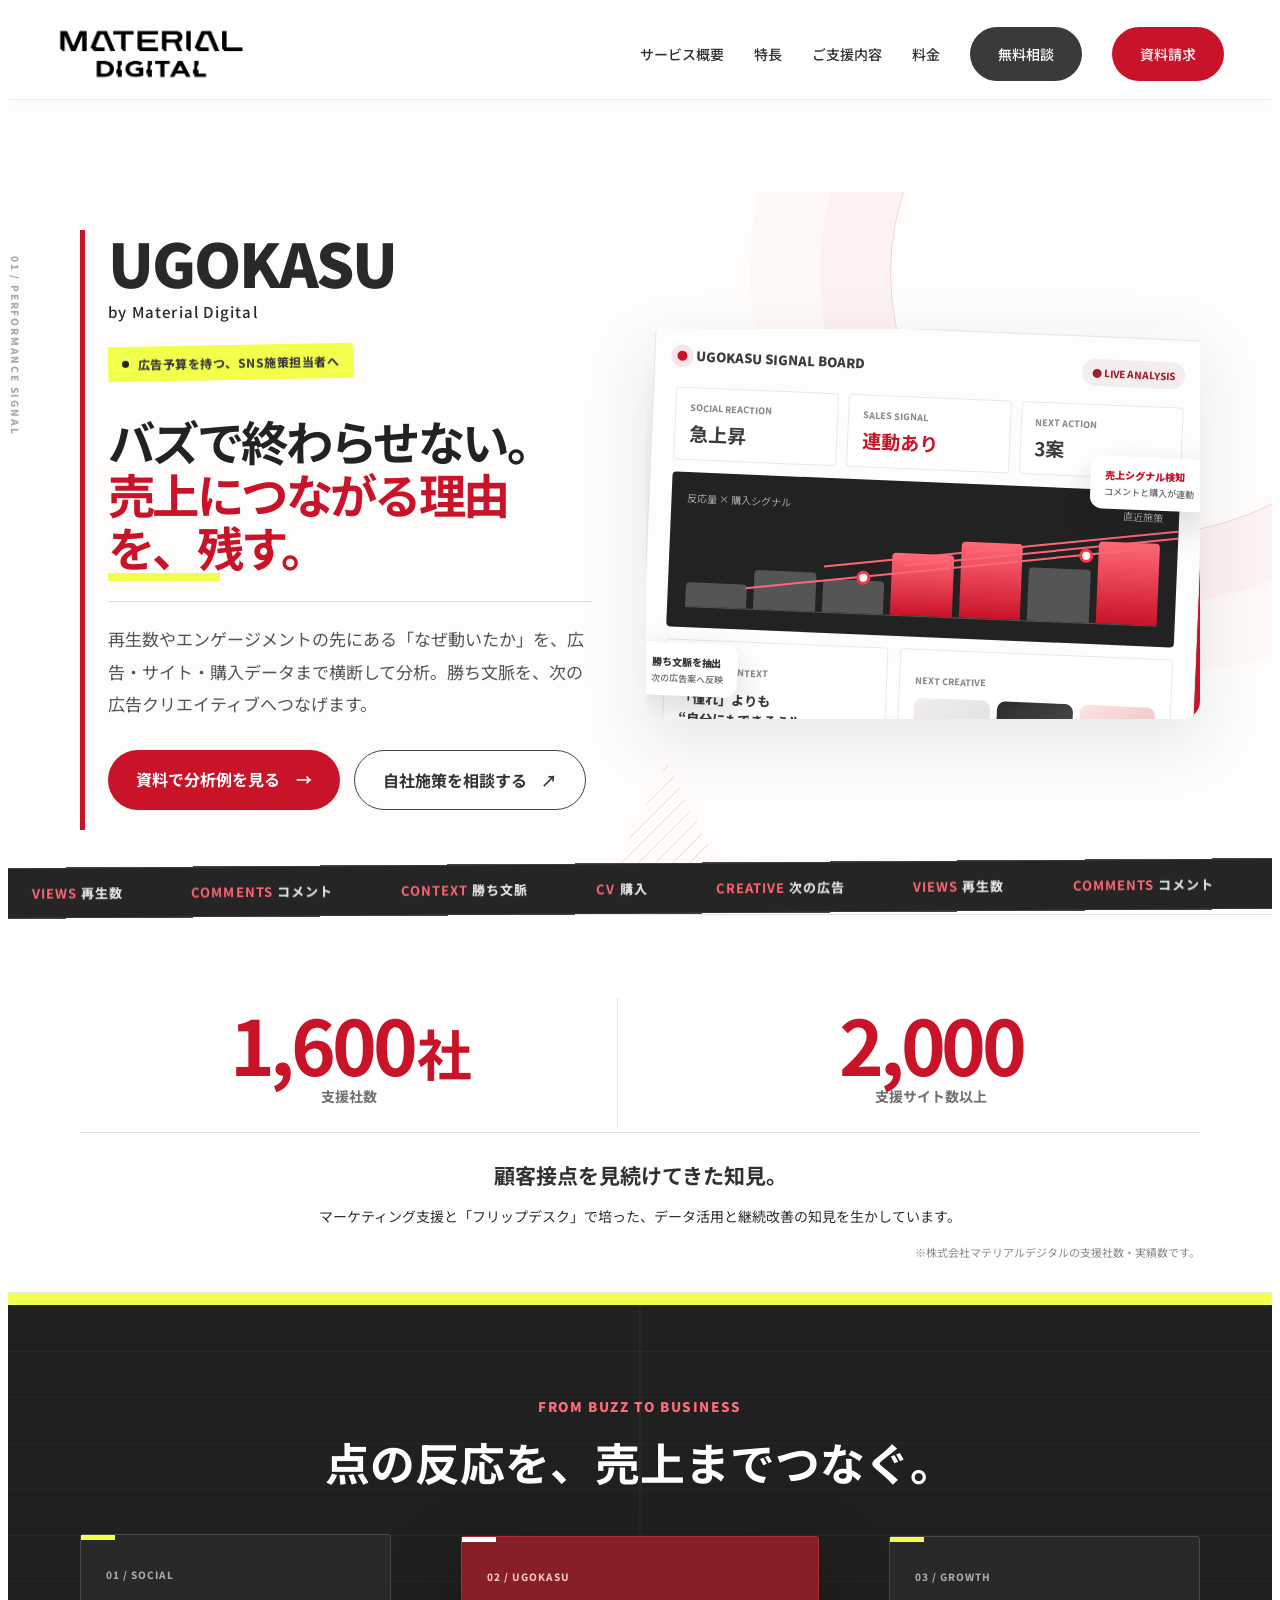
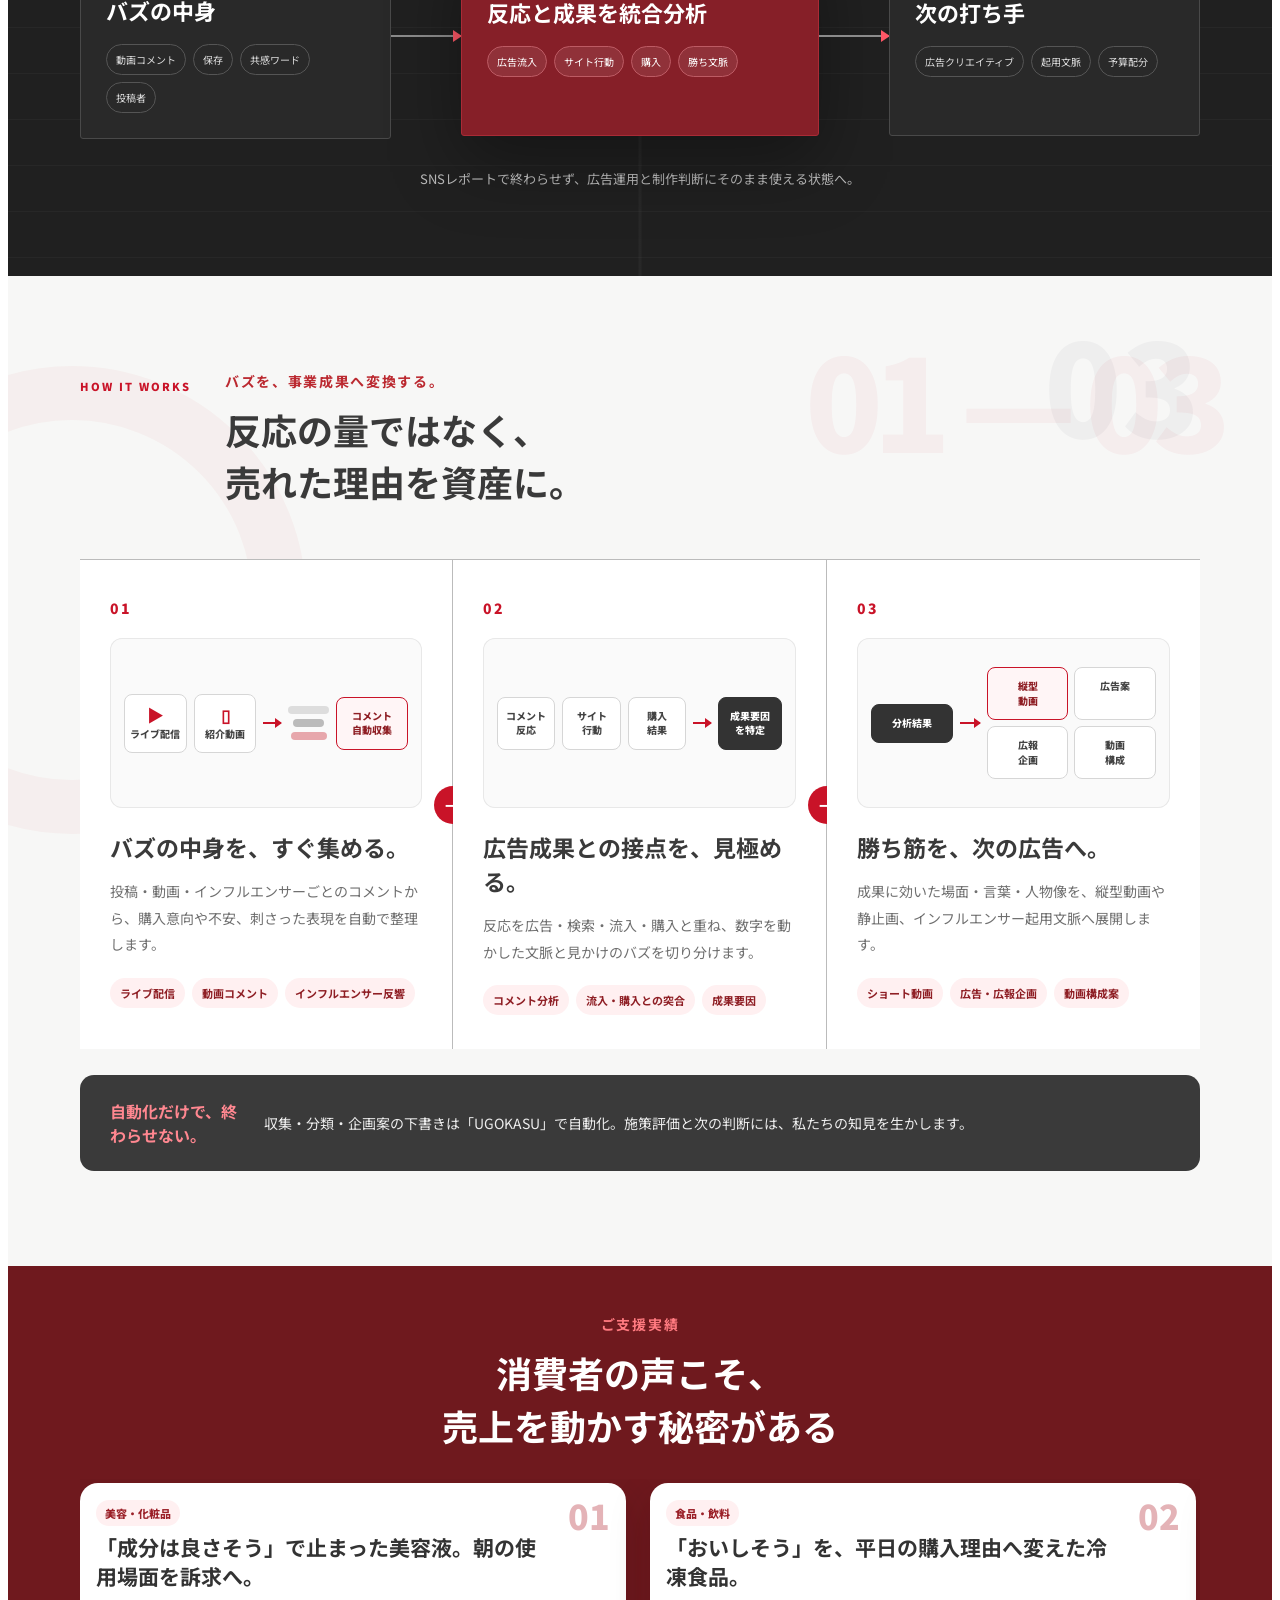
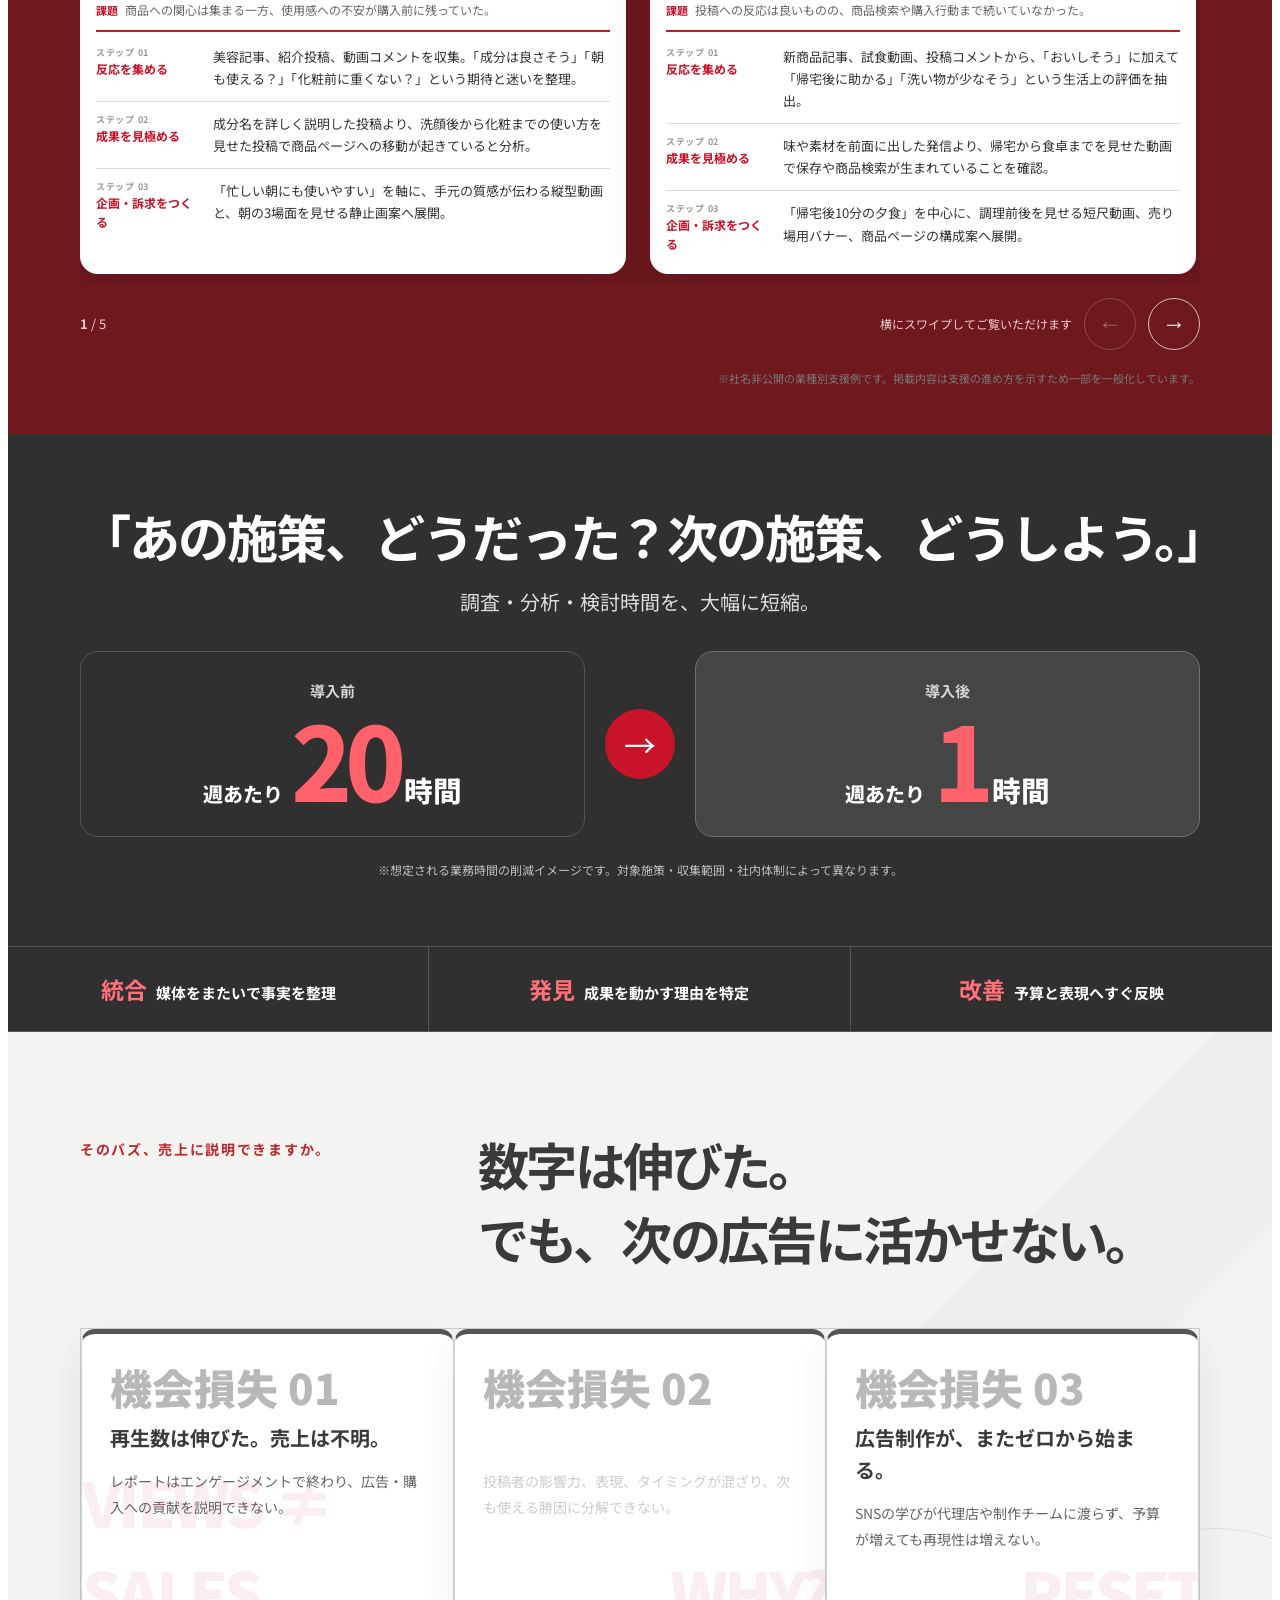
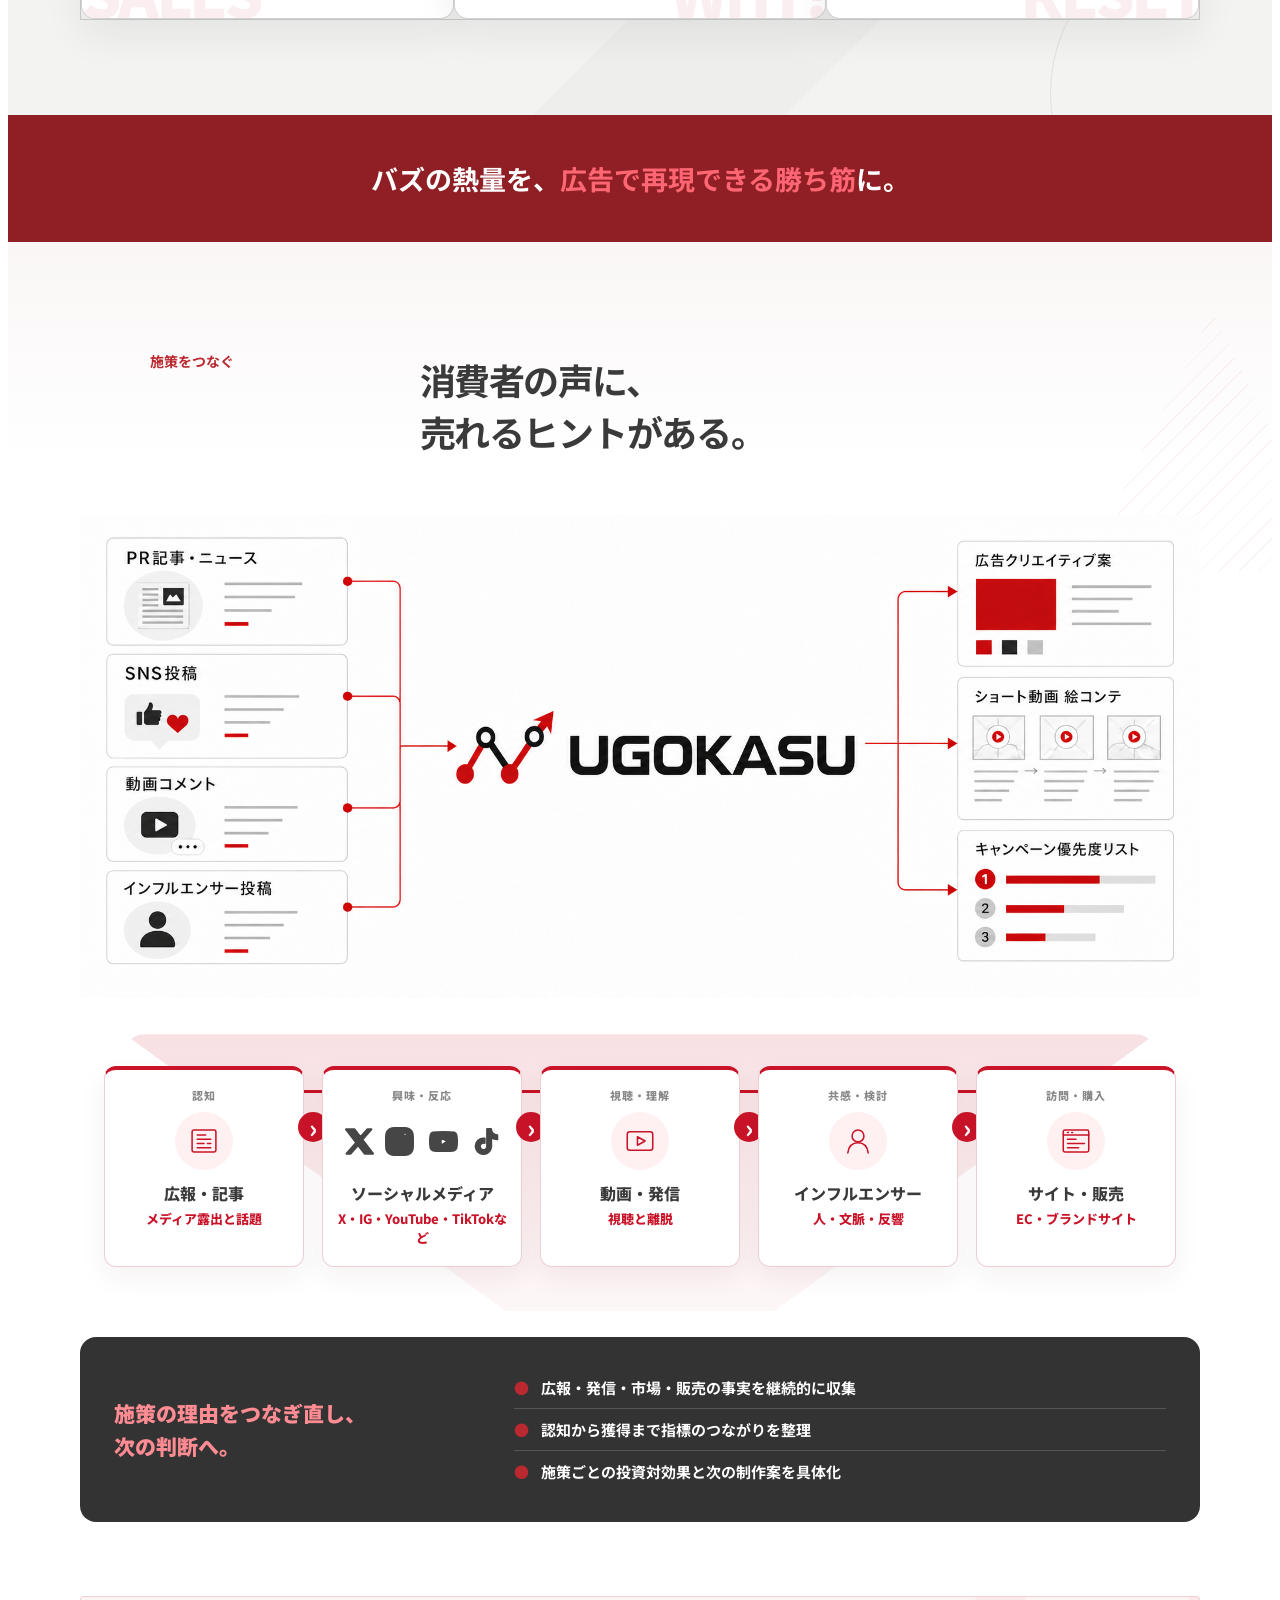
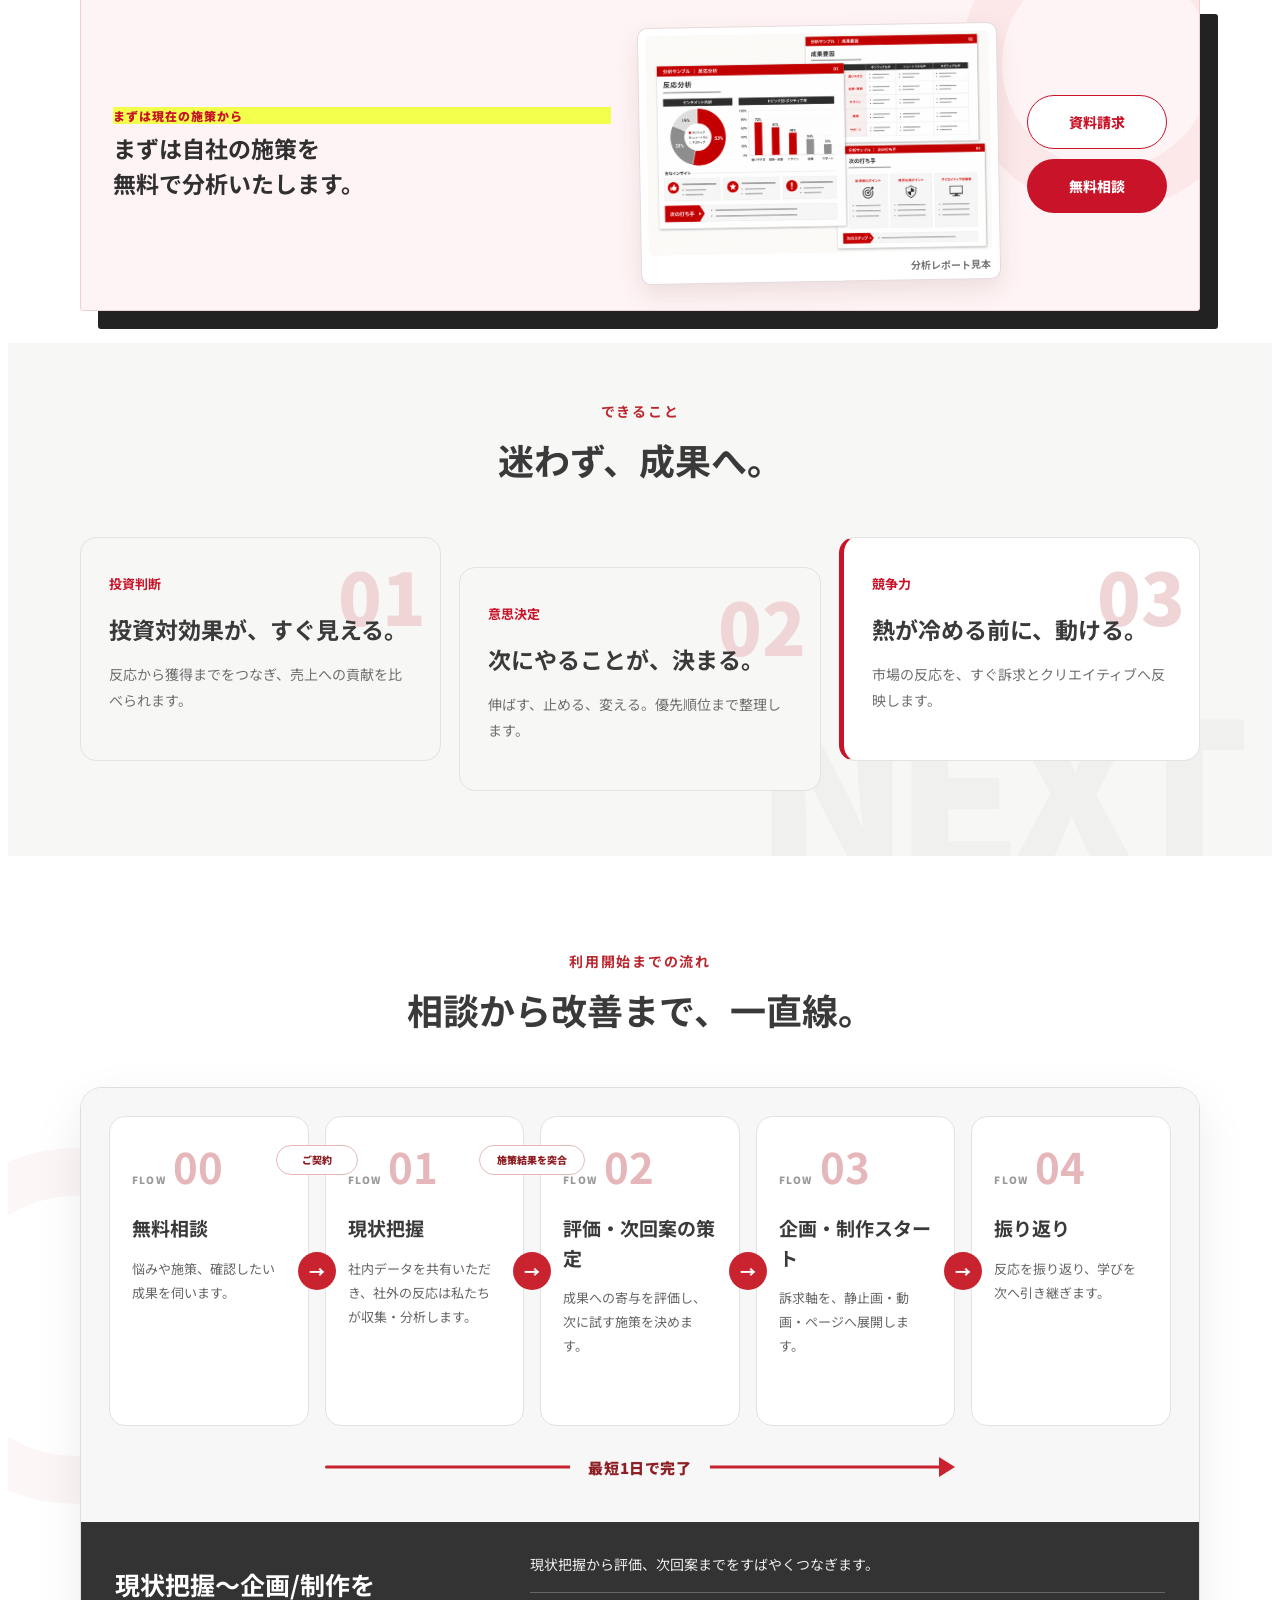
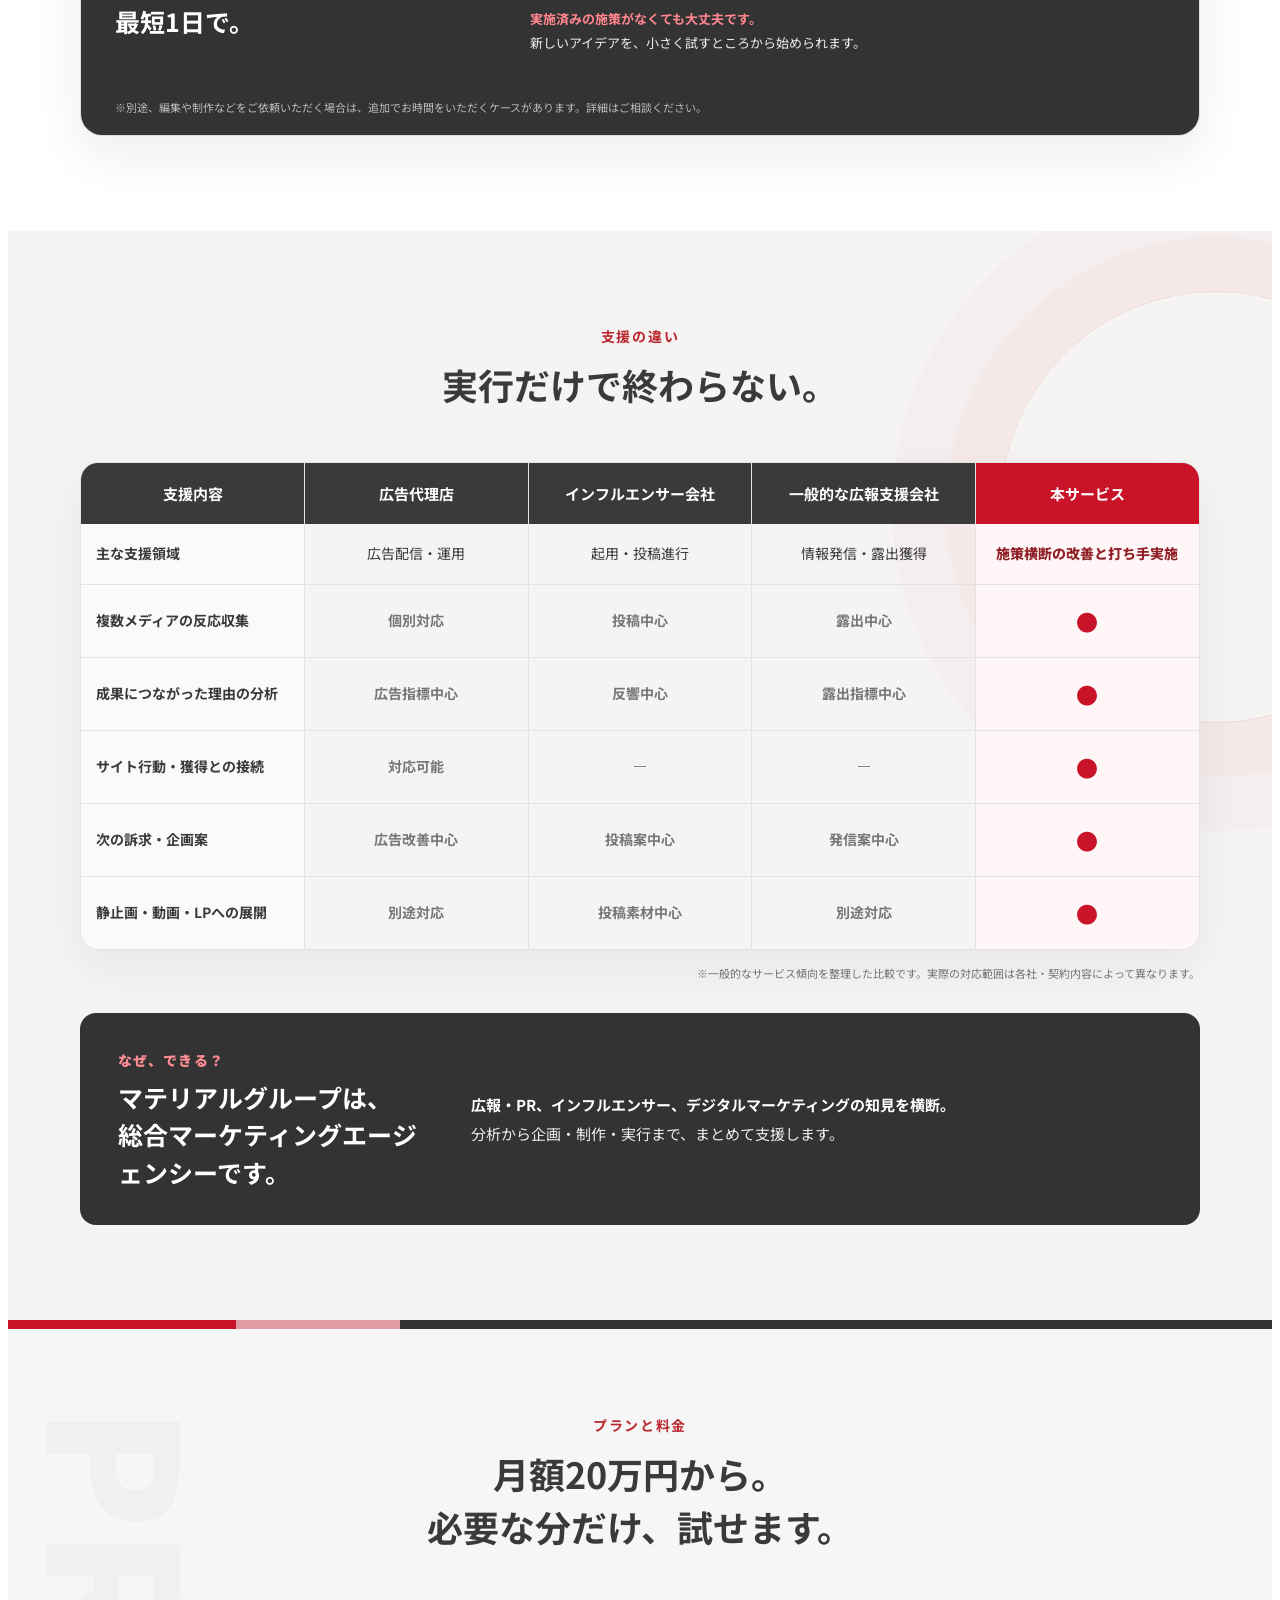
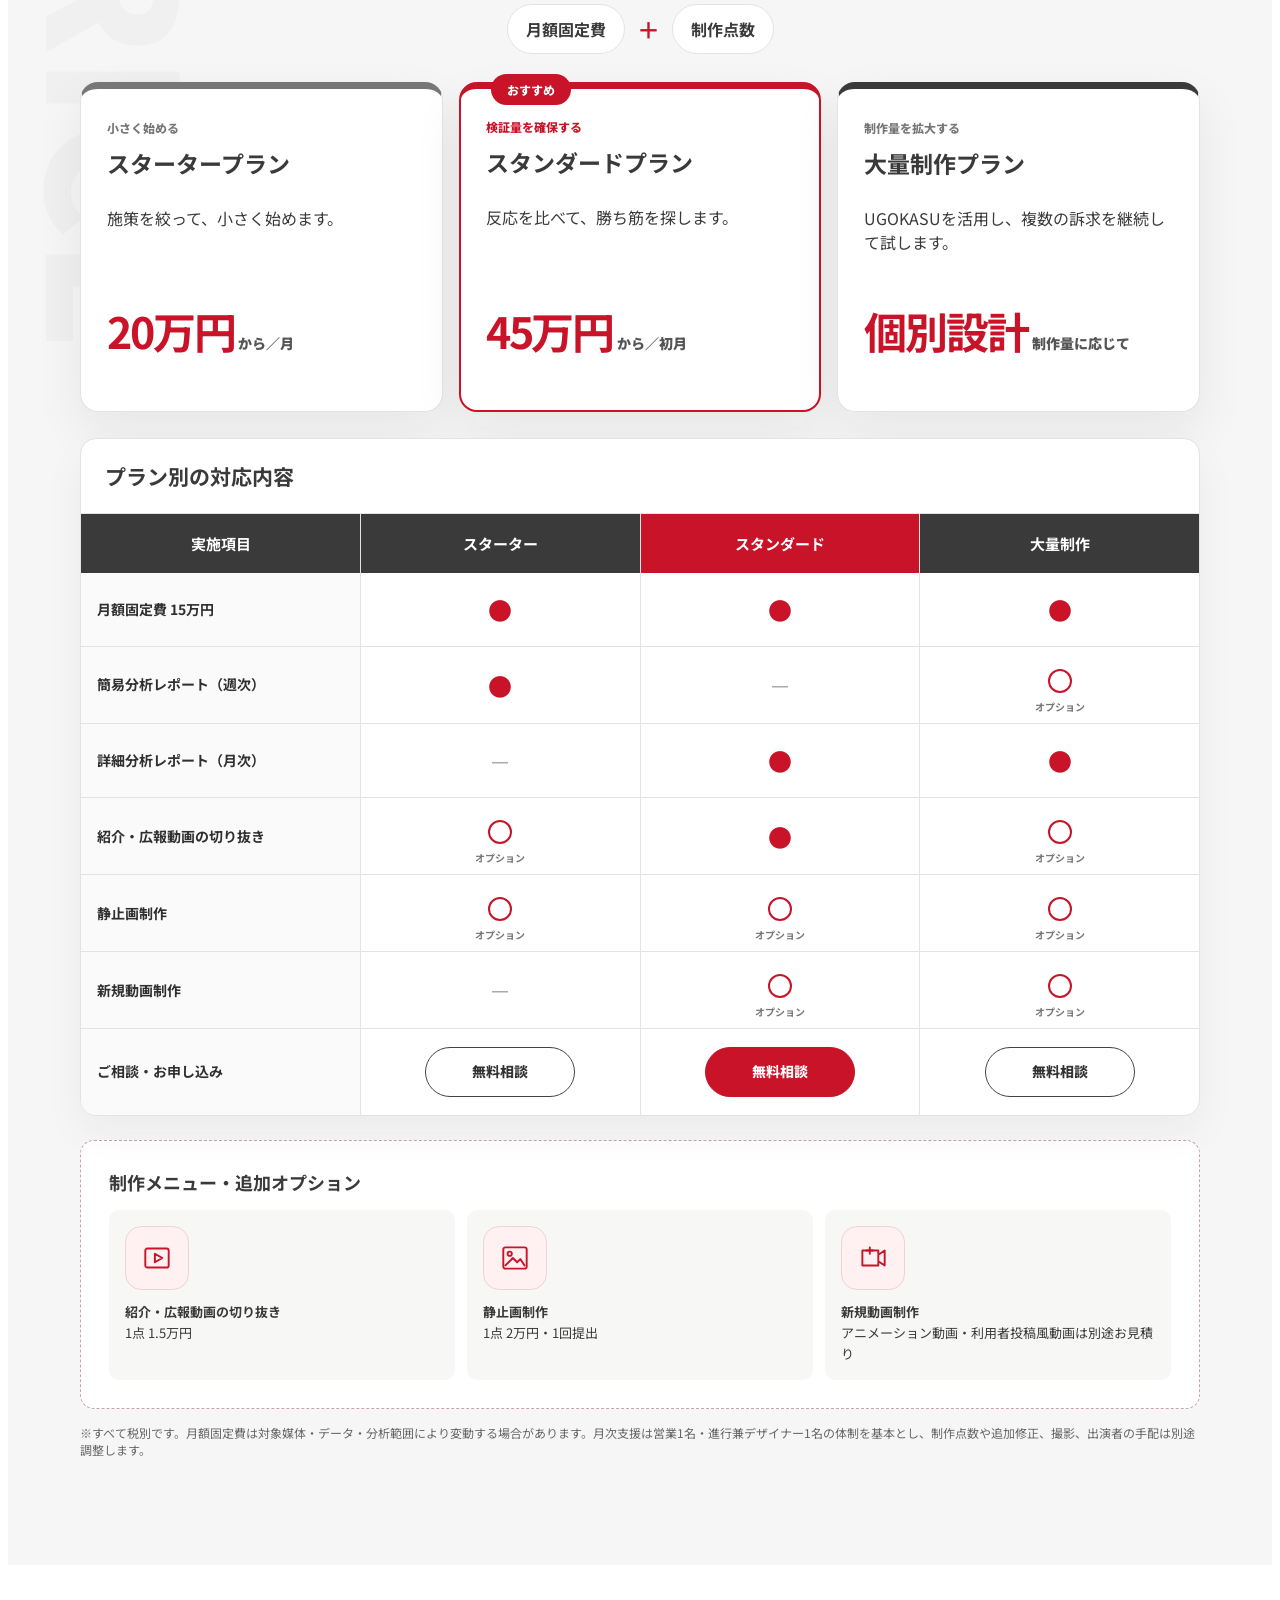
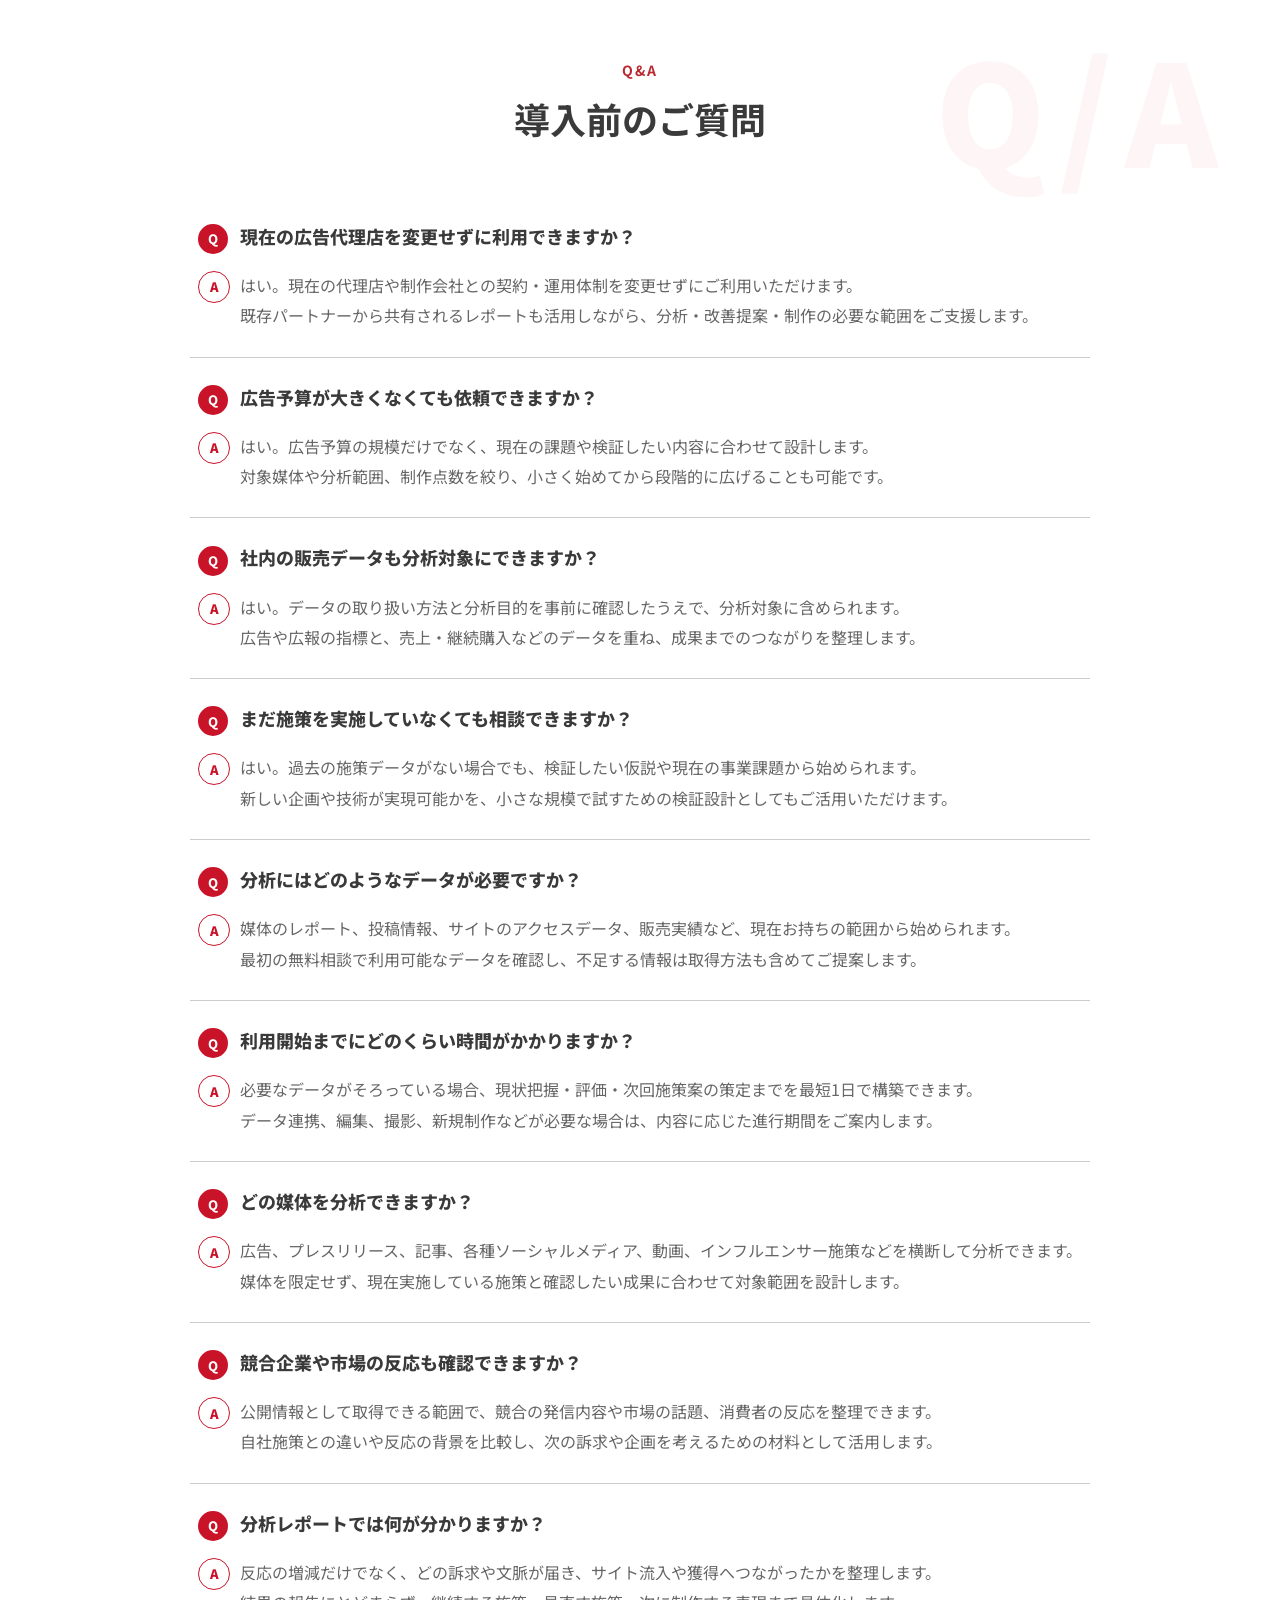
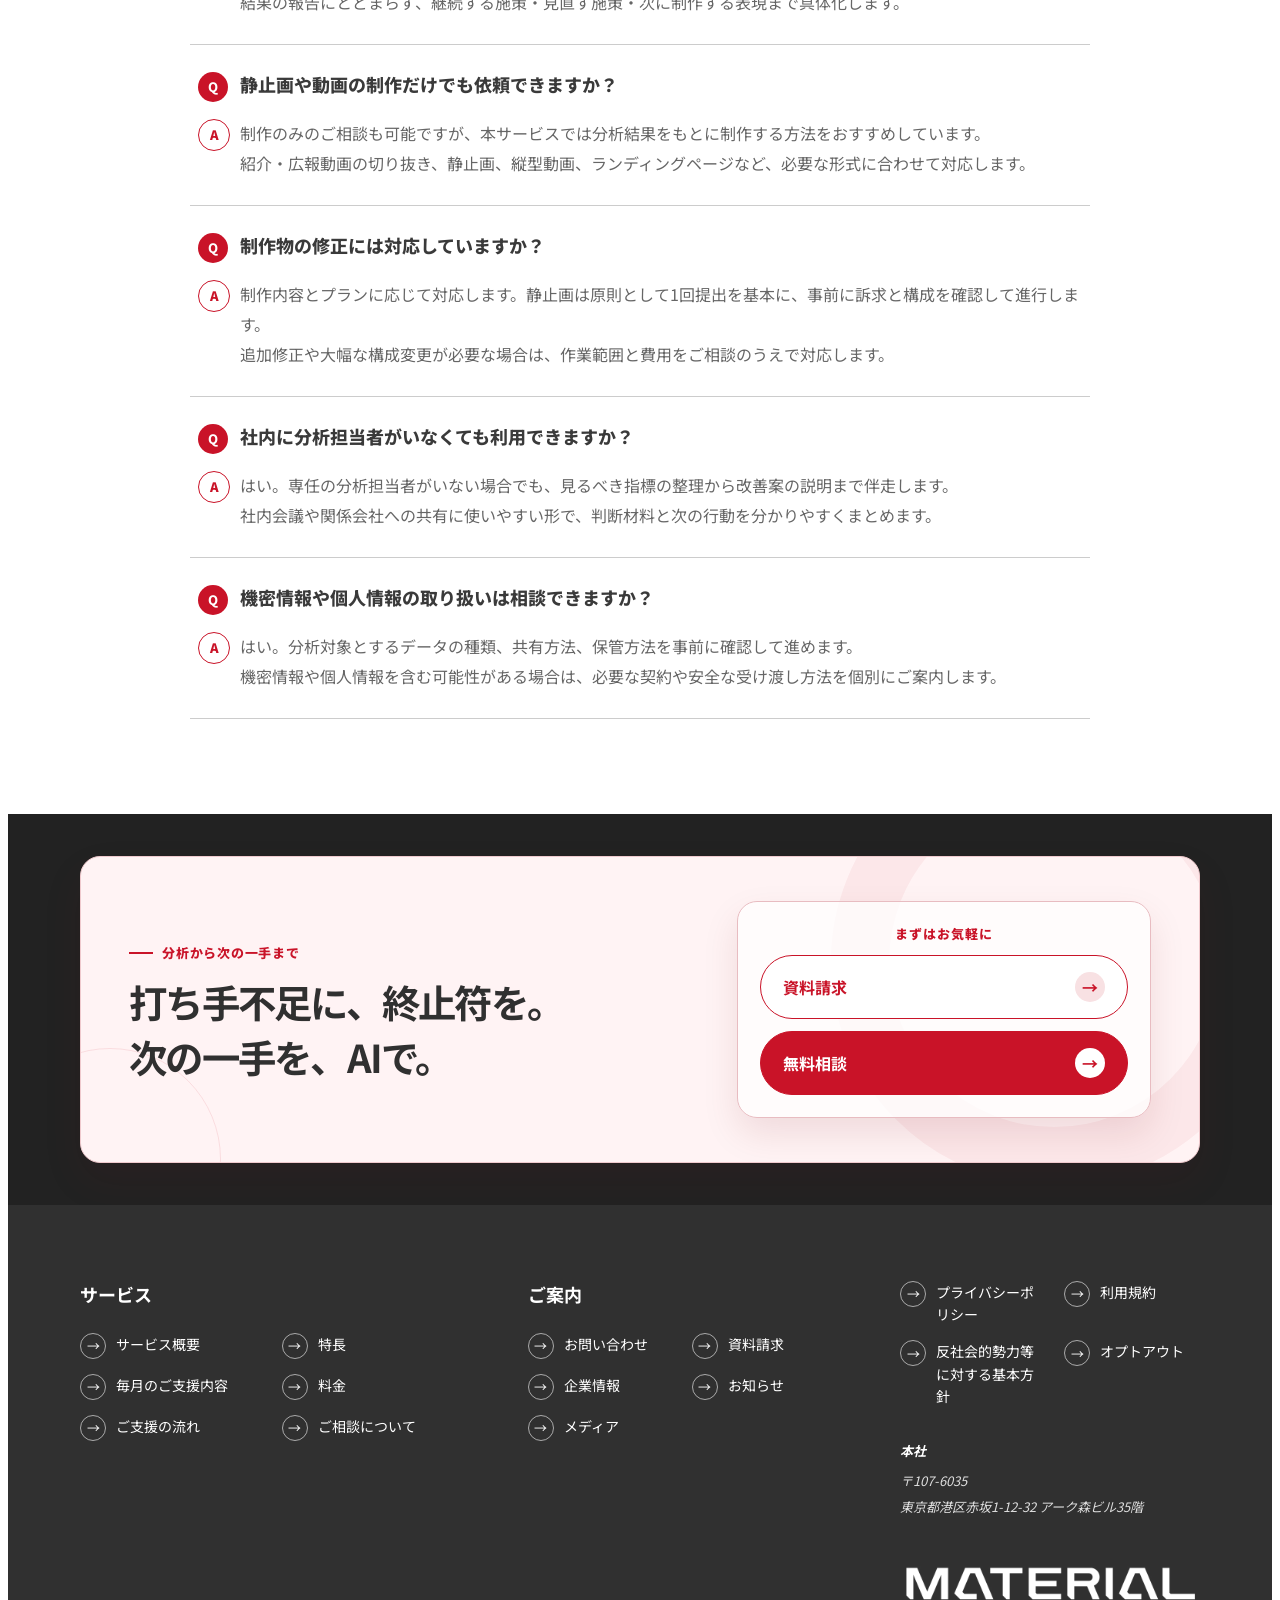
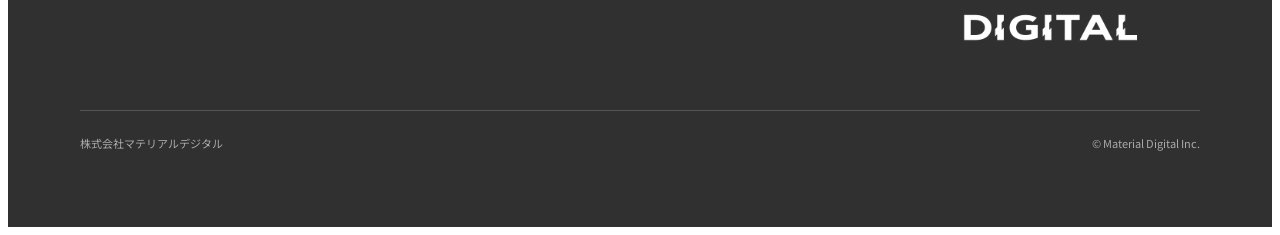
==== commit 902a6e89: "SNS向けLPのデザインをブラッシュアップ FV、CTA、分析UI、課題・仕組みセクションのアートディレクションとスマホ表示を改善" ====
--- a/sns-performance/index.html
+++ b/sns-performance/index.html
@@ -200,6 +200,41 @@
 @media(max-width:767px){#mdj .hero-dashboard{min-height:390px;padding:14px;transform:none}#mdj .dash-kpi{padding:10px}.dash-kpi b{font-size:15px}#mdj .dash-chart{height:125px}.dash-bottom{grid-template-columns:1fr}.signal-card{display:none}.dash-float{display:none}#mdj .conversion-map{padding:64px 0}.conversion-head{text-align:left}.conversion-flow{grid-template-columns:1fr;gap:12px}.conversion-node{min-height:0}.flow-arrow{width:2px;height:28px;margin:auto}.flow-arrow::after{right:-5px;top:auto;bottom:-1px;border-top:9px solid #ff5766;border-inline:6px solid transparent;border-bottom:0}}
 @media(prefers-reduced-motion:reduce){#mdj .dash-float{animation:none}}
 </style>
+<style>
+/* Art direction refresh: editorial performance lab */
+#mdj{--paper:#fffdfb;--ink:#222;--acid:#f2ff4b}
+#mdj header{position:relative;z-index:20;background:rgba(255,255,255,.94);backdrop-filter:blur(12px)}
+#mdj .hero{min-height:auto;padding:28px 0 52px;background:var(--paper)}
+#mdj .hero-grid{position:relative;grid-template-columns:.96fr 1.04fr;gap:54px}
+#mdj .hero-grid::before{content:"01 / PERFORMANCE SIGNAL";position:absolute;left:-72px;top:36px;color:#aaa;font-size:10px;font-weight:900;letter-spacing:.18em;writing-mode:vertical-rl}
+#mdj .hero-copy{position:relative;z-index:3;padding:12px 0 10px 28px}
+#mdj .hero-copy::before{height:100%;background:var(--赤)}
+#mdj .hero-product-name{font-size:clamp(56px,4.7vw,72px);letter-spacing:-.035em}
+#mdj .audience-chip{border:0;border-radius:0;background:var(--acid);box-shadow:none;transform:rotate(-1deg)}
+#mdj .audience-chip::before{background:#222;box-shadow:none}
+#mdj .hero-copy h1.hero-benefit{margin-top:10px;color:var(--ink);font-size:clamp(44px,3.7vw,56px);line-height:1.12}
+#mdj .hero-copy h1.hero-benefit em{position:relative;color:var(--赤)}
+#mdj .hero-copy h1.hero-benefit em::after{content:"";position:absolute;left:0;bottom:-8px;width:112px;height:8px;background:var(--acid);z-index:-1}
+#mdj .hero-lead{max-width:570px;border-top:1px solid #ddd;padding-top:21px}
+#mdj .buttons .main{position:relative;overflow:hidden}.buttons .main::after{content:"→";margin-left:16px}.buttons .sub::after{content:"↗";margin-left:14px}
+#mdj .hero-visual{position:relative;margin-top:8px}
+#mdj .hero-visual::after{content:"BUZZ ≠ BUSINESS";position:absolute;z-index:-2;right:-62px;top:-62px;color:#eee4e5;font-size:70px;font-weight:900;line-height:.84;letter-spacing:-.08em;transform:rotate(90deg);transform-origin:right top;white-space:nowrap}
+#mdj .hero-dashboard{border-radius:4px;transform:rotate(2.4deg);box-shadow:22px 26px 0 var(--赤),0 40px 90px rgba(43,19,23,.18)}
+#mdj .hero-dashboard::after{content:"ANALYZE / DECIDE / CREATE";position:absolute;left:22px;bottom:-42px;color:#333;font-size:10px;font-weight:900;letter-spacing:.2em}
+#mdj .dash-chart{border-radius:4px}.dash-kpi,.signal-card,.creative-card{border-radius:4px}
+#mdj .signal-strip{transform:rotate(-.45deg);margin:-9px -10px 0;width:calc(100% + 20px);position:relative;z-index:5}
+#mdj .proof-band{padding-top:45px}
+#mdj .conversion-map{border-top:12px solid var(--acid)}
+#mdj .conversion-node{border-radius:3px}.conversion-node::before{content:"";position:absolute;left:0;top:0;width:34px;height:5px;background:var(--acid)}.conversion-node.core-node::before{background:#fff}
+#mdj .step-system .heading{position:relative;text-align:left;padding-left:145px}.step-system .heading::before{content:"HOW IT WORKS";position:absolute;left:0;top:7px;color:#c91328;font-size:11px;font-weight:900;letter-spacing:.18em}.step-system .heading::after{content:"03";position:absolute;right:0;top:-52px;color:#eee;font-size:128px;font-weight:900;line-height:1;z-index:-1}
+#mdj .step-grid{counter-reset:steps;gap:0;border-top:1px solid #bbb}.step-card{counter-increment:steps;border:0;border-right:1px solid #bbb;border-radius:0;box-shadow:none;padding-top:38px}.step-card:last-child{border-right:0}.step-card:hover{transform:none!important;background:#fffaf9}.step-label{display:none}.step-card::before{content:"0" counter(steps);display:block;margin-bottom:20px;color:#c91328;font-size:14px;font-weight:900;letter-spacing:.15em}
+#mdj .pain .heading{text-align:left;display:grid;grid-template-columns:.65fr 1.35fr;align-items:end;gap:50px}.pain .heading .jp{align-self:start;padding-top:12px}.pain .heading h2{margin:0;font-size:clamp(36px,4vw,56px);letter-spacing:-.05em}
+#mdj .pain-grid{gap:0;border:1px solid #ccc}.pain-card{min-height:290px;border:0;border-right:1px solid #ccc;border-radius:0;box-shadow:none}.pain-card:last-child{border-right:0}.pain-card:nth-child(2){transform:none;background:#282828;color:#fff}.pain-card:nth-child(2) p{color:#ccc}.pain-card:nth-child(2) .num{color:#ff6874}
+#mdj .media-heading{text-align:left;display:grid;grid-template-columns:.55fr 1.45fr;align-items:start}.media-heading .tag{margin-top:14px}.media-heading h2{margin:0;font-size:clamp(40px,4vw,58px)}
+#mdj .mid-cta-box{border-radius:3px;box-shadow:18px 18px 0 #222}.mid-cta-label{border-radius:0;background:var(--acid);color:#222}
+#mdj .final{position:relative;overflow:hidden;background:#222}.final::after{content:"MOVE";position:absolute;right:-20px;bottom:-50px;color:rgba(255,255,255,.05);font-size:190px;font-weight:900;line-height:1}.final-actions a:first-child{background:var(--acid);color:#222}
+@media(max-width:767px){#mdj .hero{min-height:0;padding:34px 0 50px}#mdj .hero-grid{grid-template-columns:1fr;gap:18px}#mdj .hero-grid::before{display:none}#mdj .hero-copy{padding-left:18px}#mdj .hero-copy h1.hero-benefit{font-size:34px;line-height:1.2}#mdj .hero-copy h1.hero-benefit em::after{height:6px;bottom:-3px}#mdj .hero-visual{width:100%;margin-top:42px;transform:none!important}#mdj .hero-visual::after{display:none}#mdj .hero-dashboard{width:100%;transform:none;box-shadow:8px 10px 0 var(--赤),0 25px 50px rgba(43,19,23,.12)}#mdj .signal-strip{transform:none;margin-top:12px;width:100%}.step-system .heading{padding-left:0}.step-system .heading::before{position:static;display:block;margin-bottom:13px}.step-system .heading::after{font-size:90px;top:-24px}.step-grid{border:1px solid #bbb}.step-card{border-right:0;border-bottom:1px solid #bbb}.step-card:last-child{border-bottom:0}#mdj .pain .heading,#mdj .media-heading{display:block}.pain .heading .jp{margin-bottom:14px}.pain-grid{grid-template-columns:1fr}.pain-card{min-height:0;border-right:0;border-bottom:1px solid #ccc}.pain-card:last-child{border-bottom:0}#mdj .mid-cta-box{box-shadow:8px 8px 0 #222}}
+</style>
 </head>
 <body>
 <div id="mdj">
@@ -228,8 +263,8 @@
 <h1 class="hero-benefit"><span>バズで終わらせない。</span><em>売上につながる理由を、残す。</em></h1>
 <p class="hero-lead">再生数やエンゲージメントの先にある「なぜ動いたか」を、広告・サイト・購入データまで横断して分析。勝ち文脈を、次の広告クリエイティブへつなげます。</p>
 <div class="buttons">
-<a class="main" href="https://materialdigital.jp/common_document_request/">資料を見てみる</a>
-<a class="sub" href="https://materialdigital.jp/common_contact/">無料相談してみる</a>
+<a class="main" href="https://materialdigital.jp/common_document_request/">資料で分析例を見る</a>
+<a class="sub" href="https://materialdigital.jp/common_contact/">自社施策を相談する</a>
 </div>
 </div>
 <div class="hero-visual">
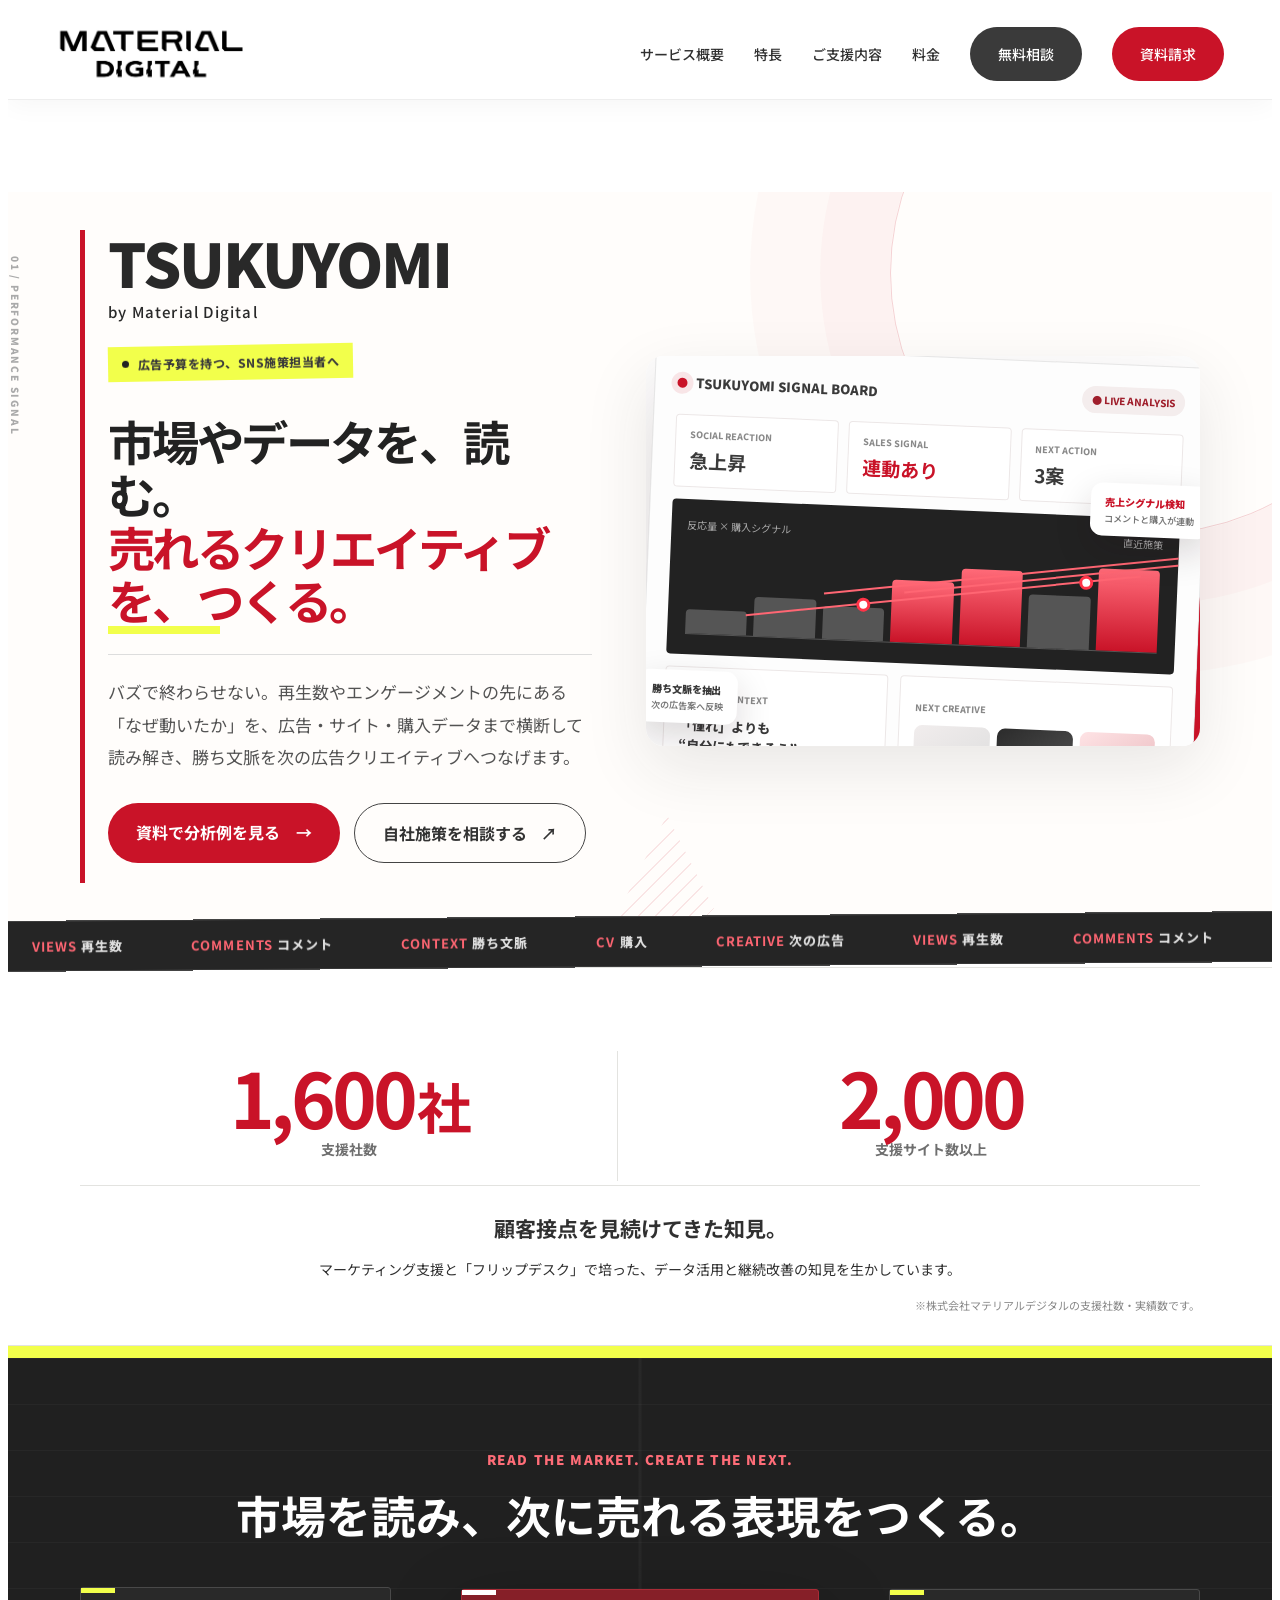
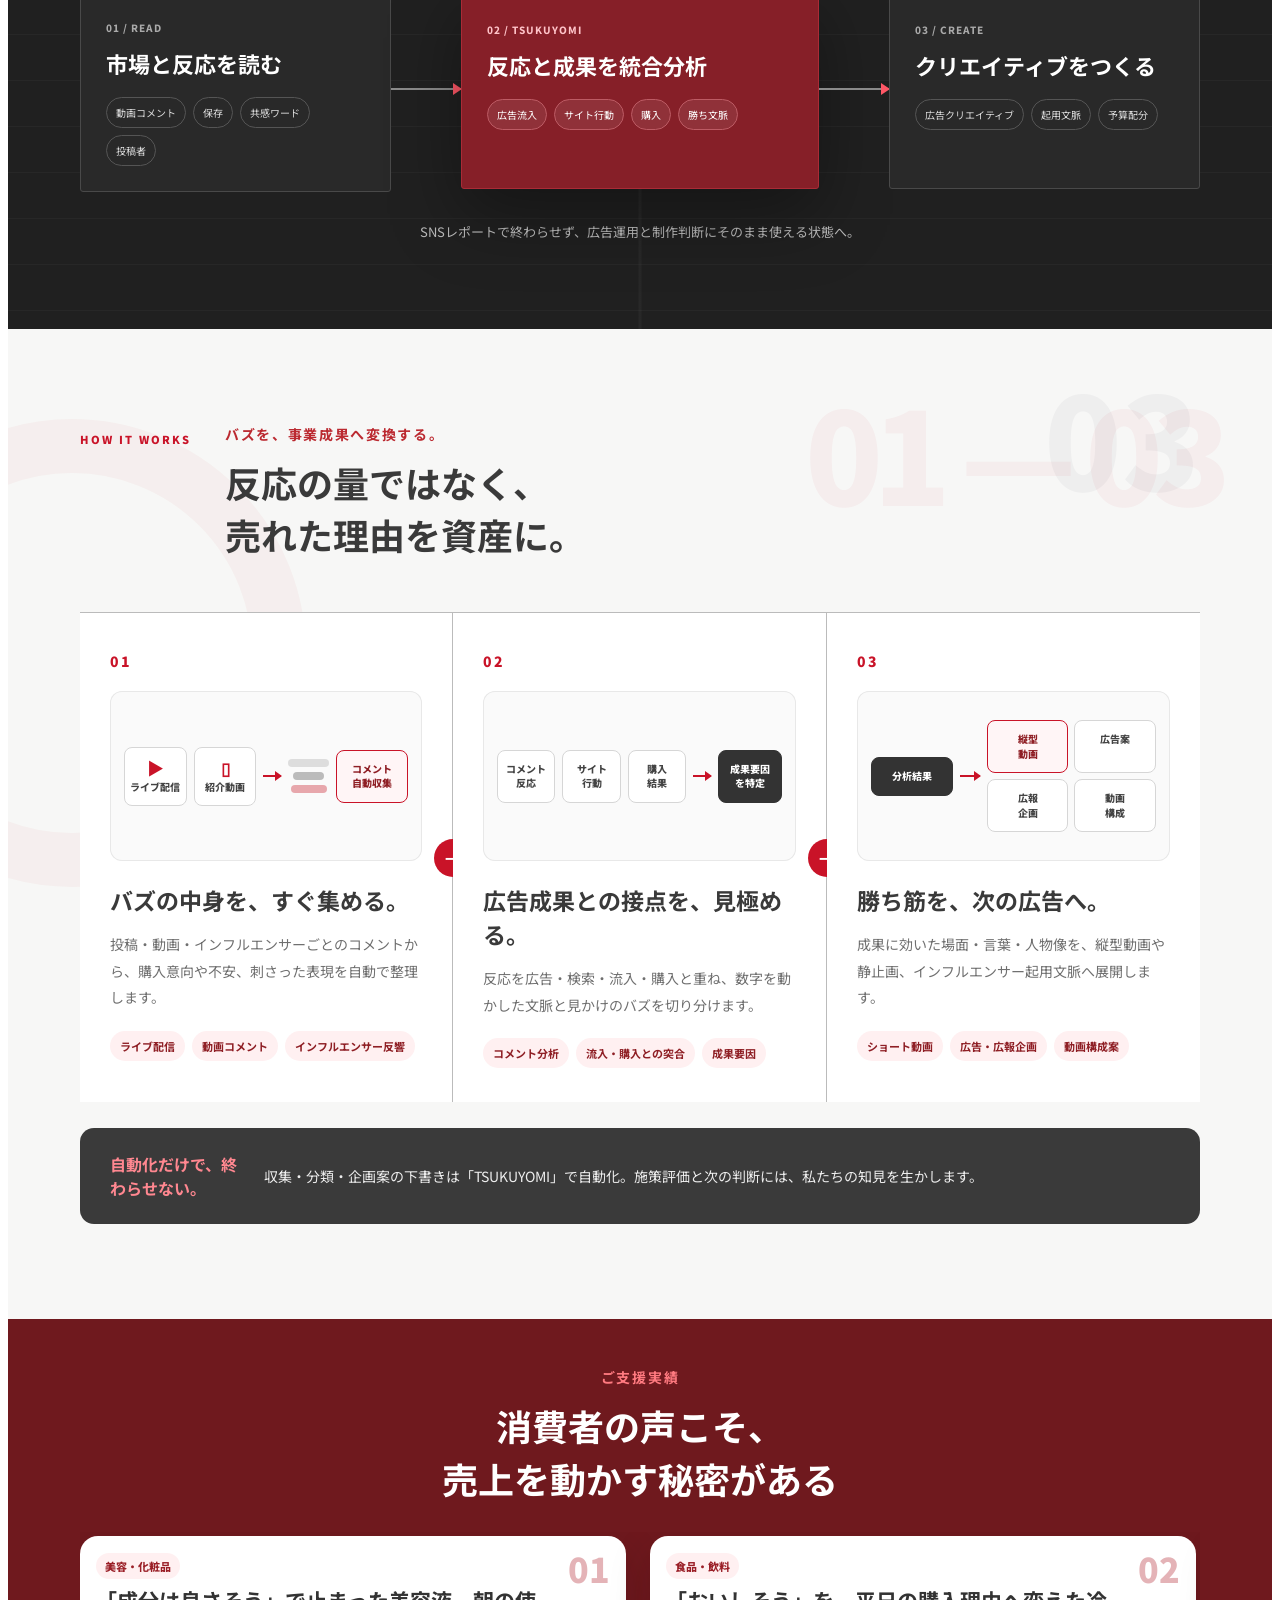
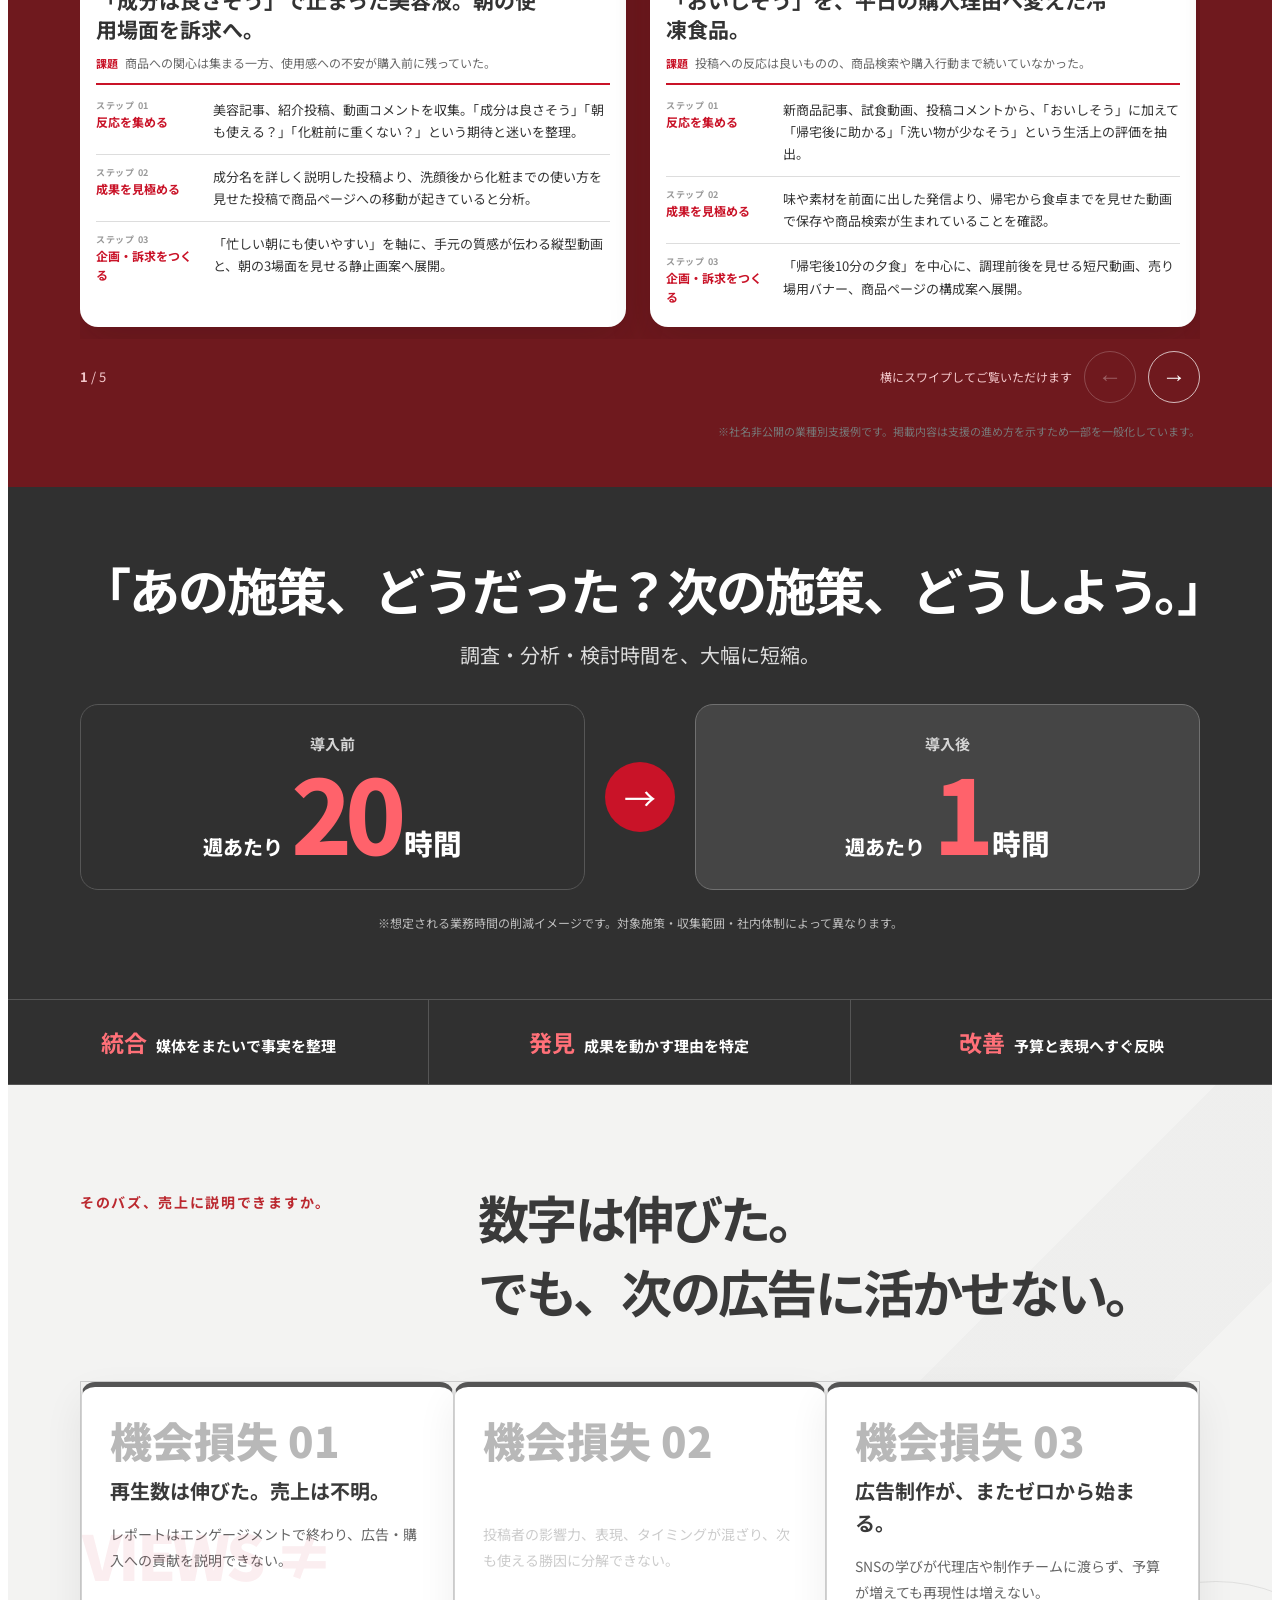
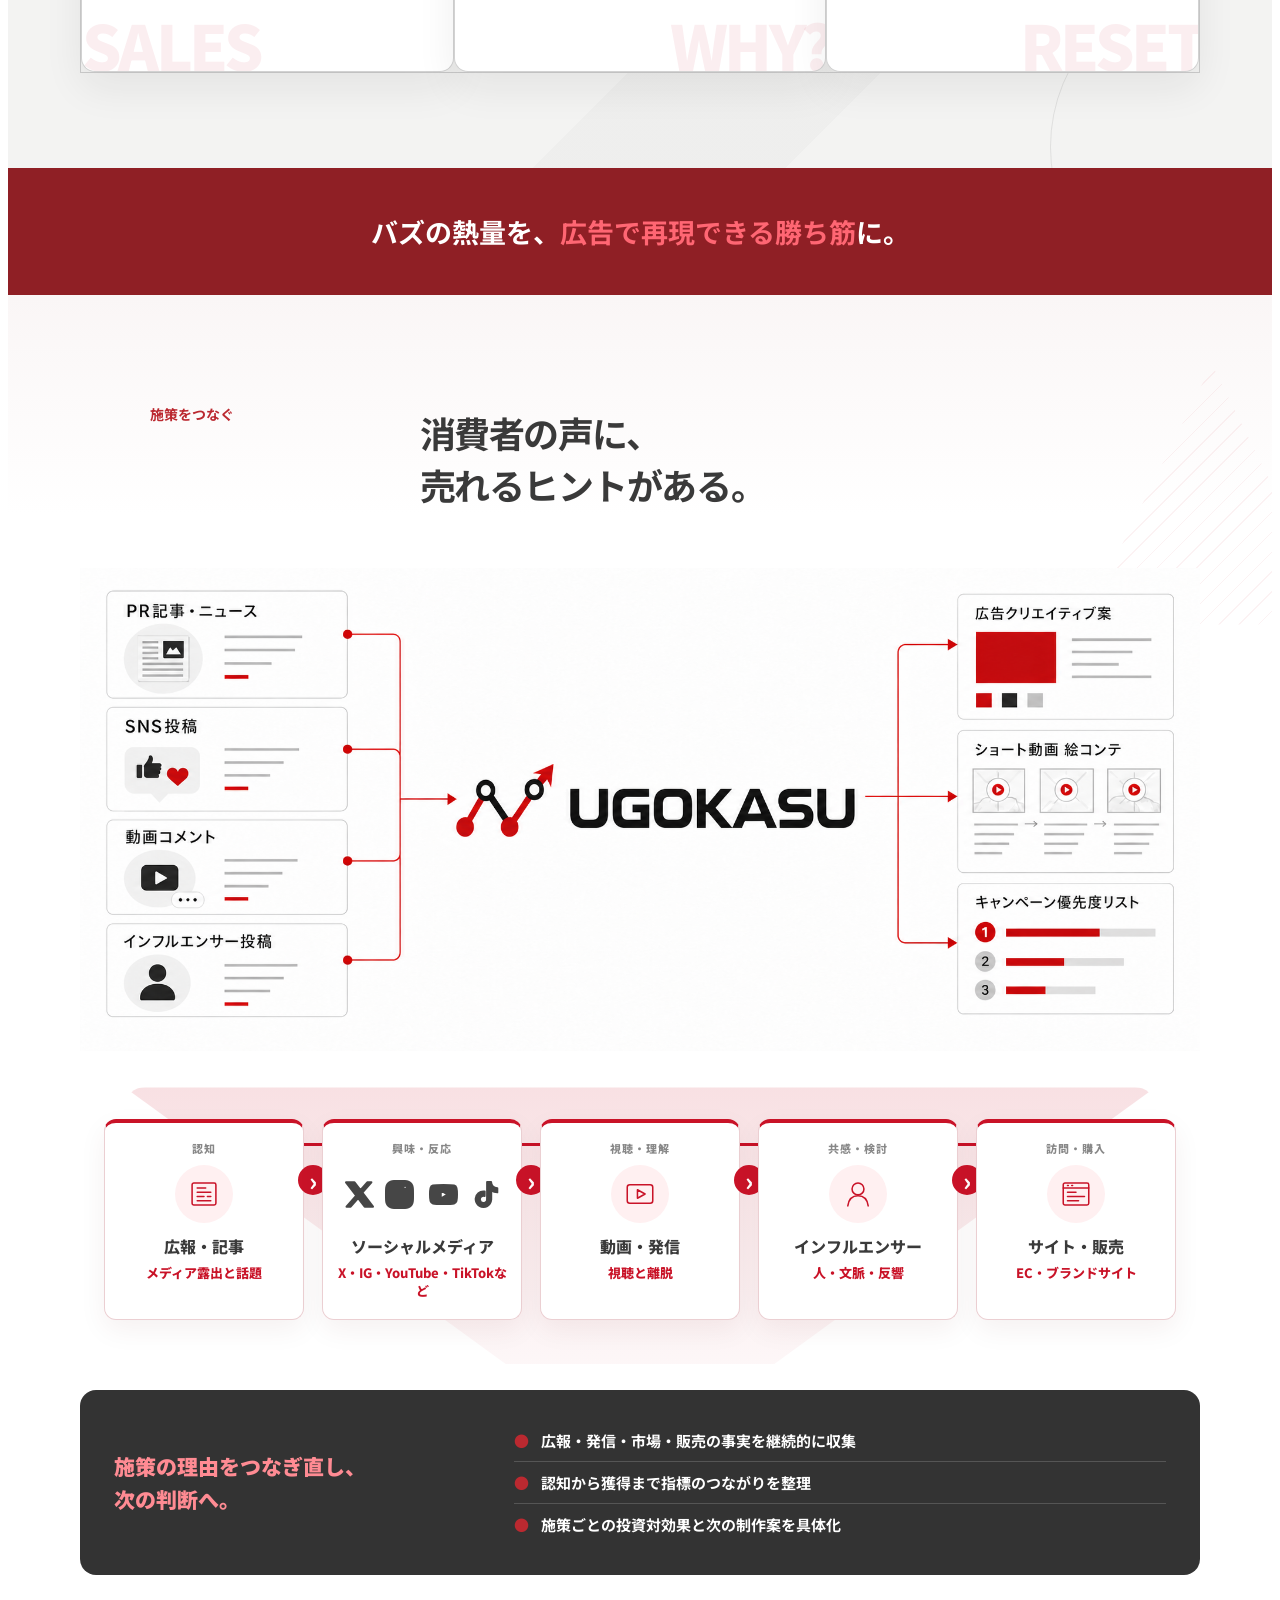
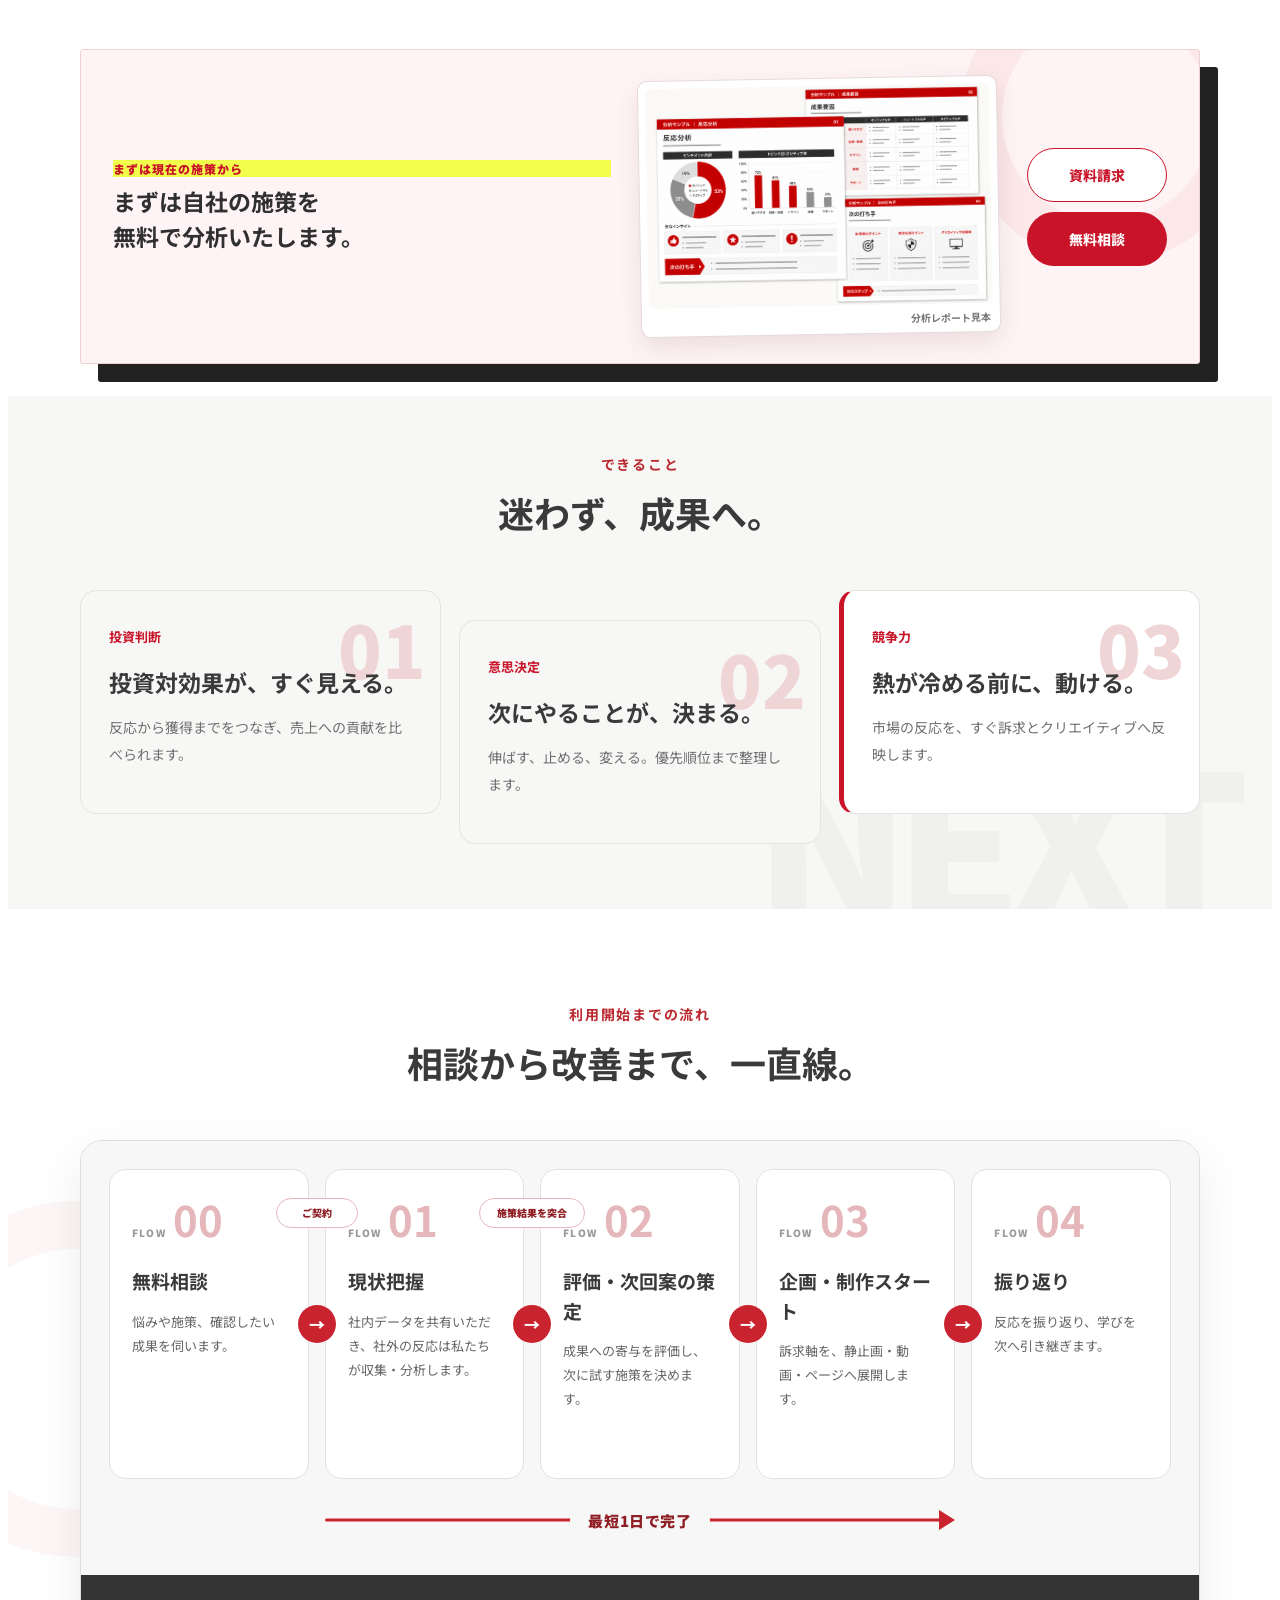
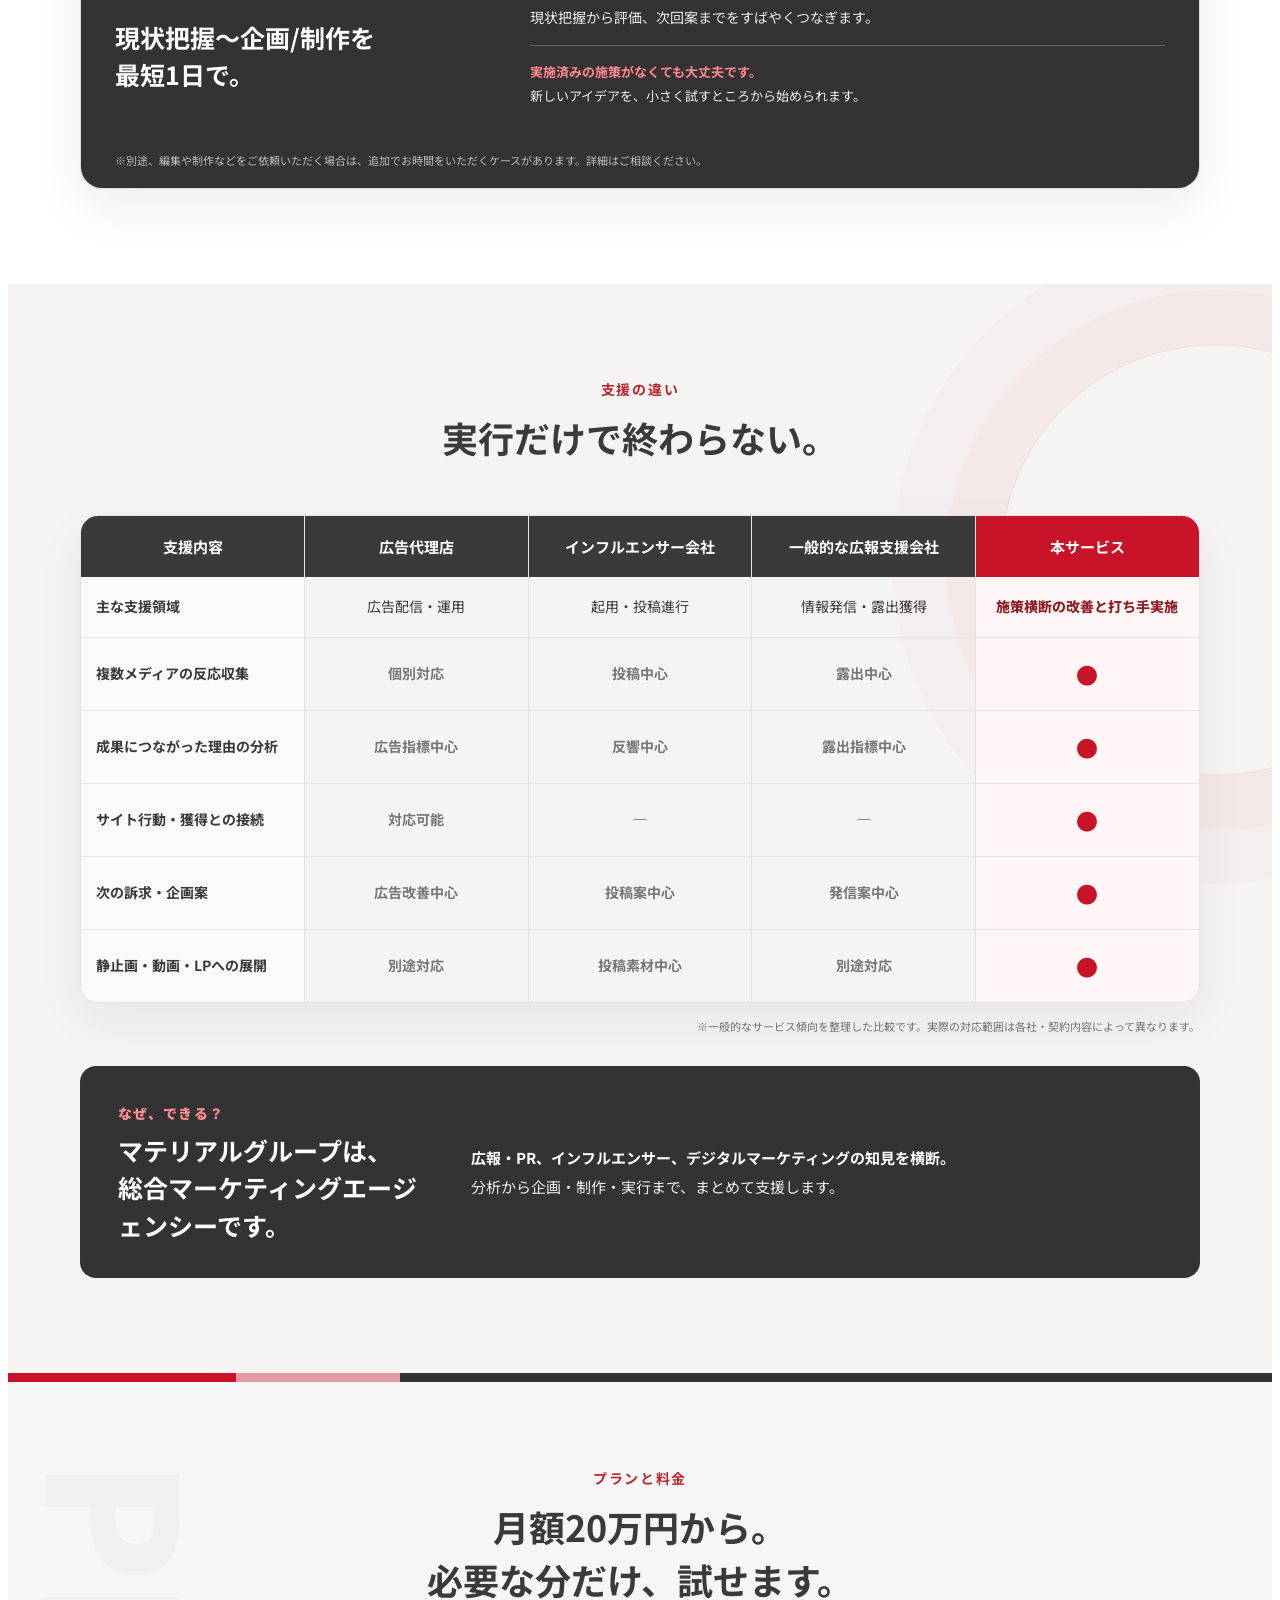
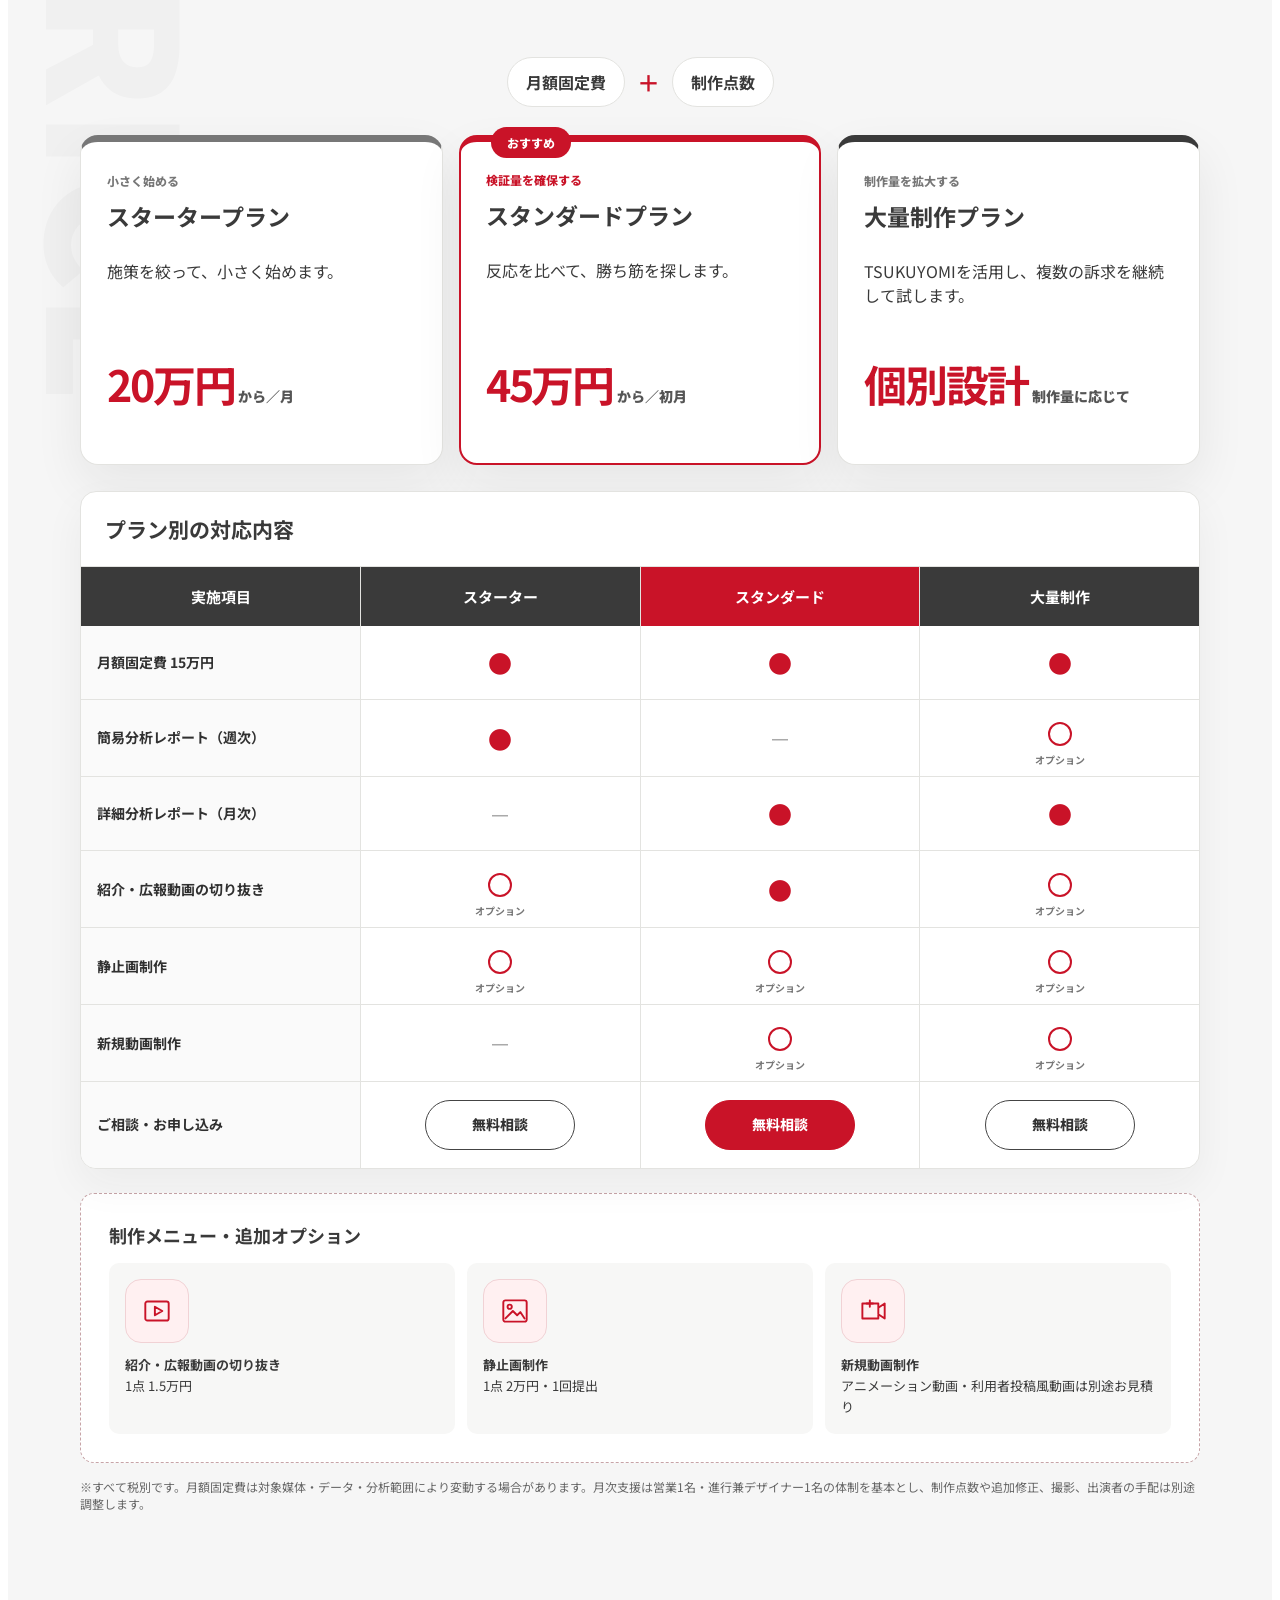
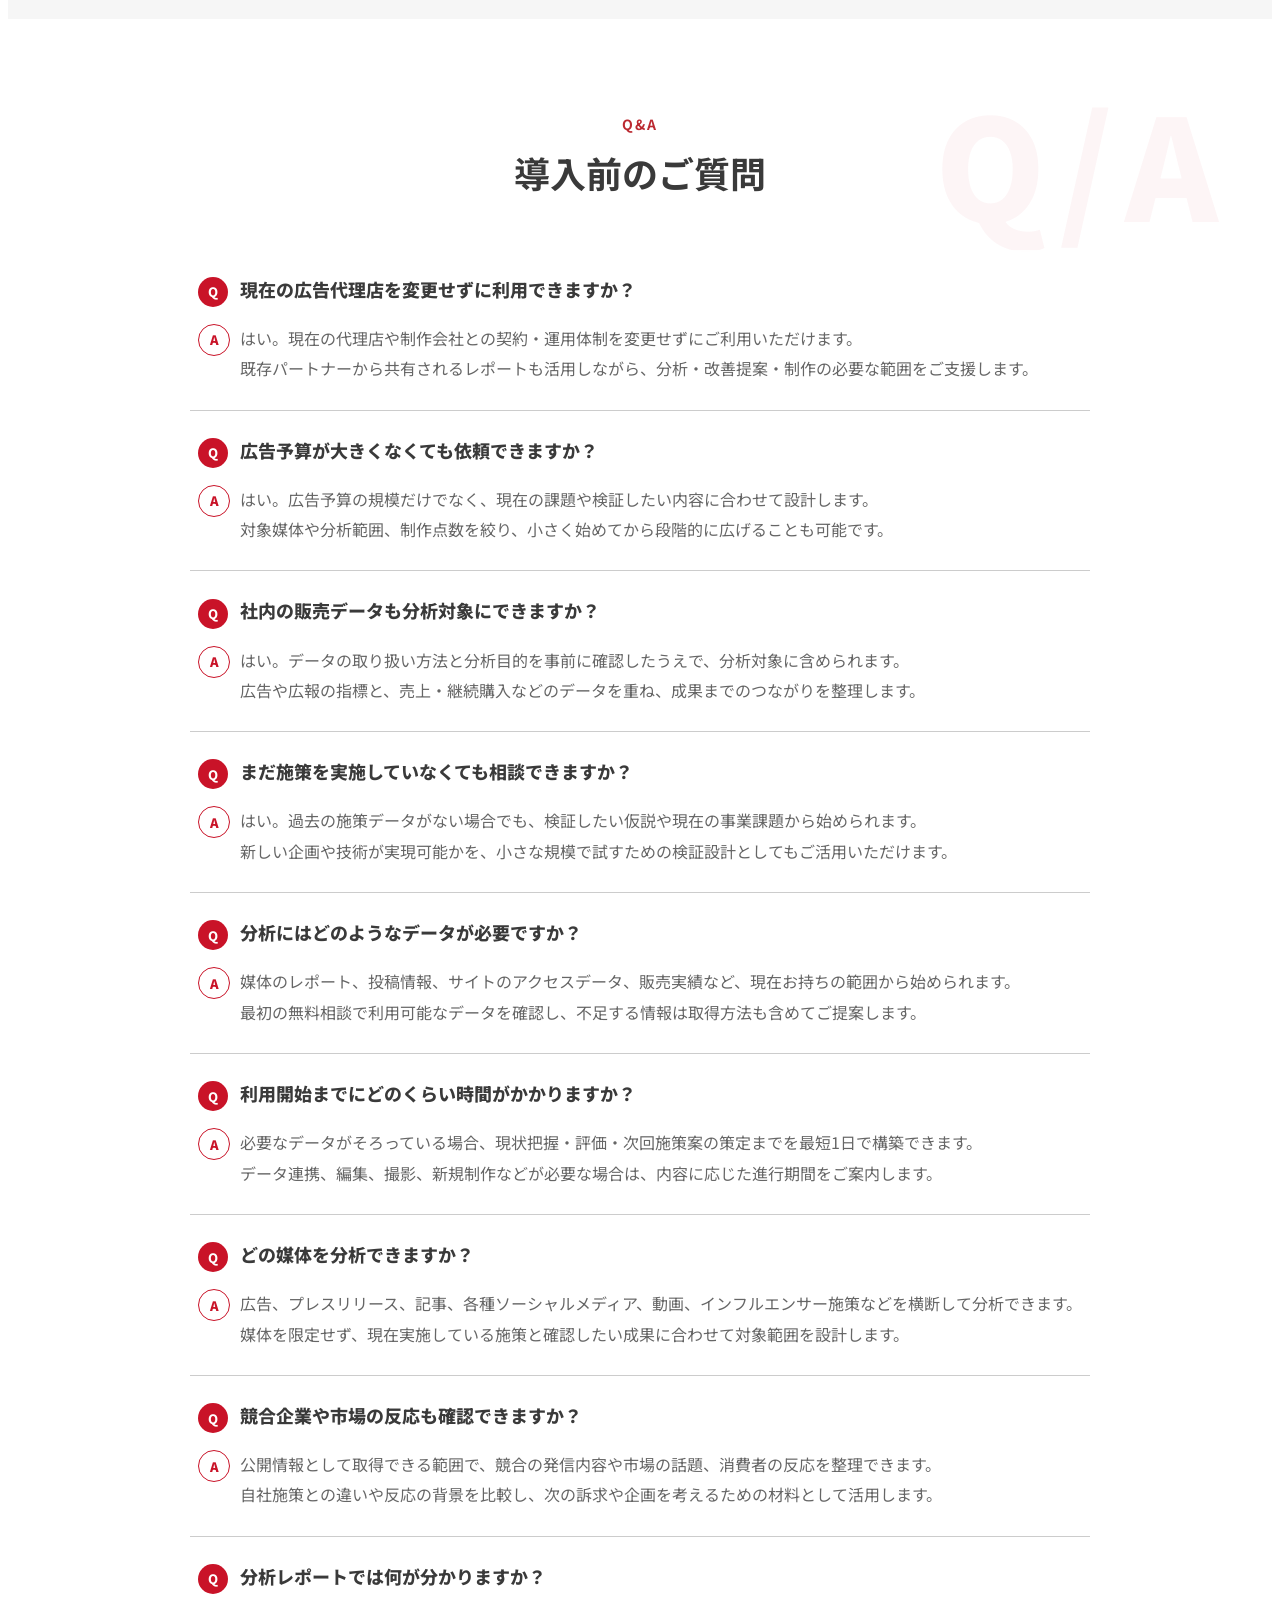
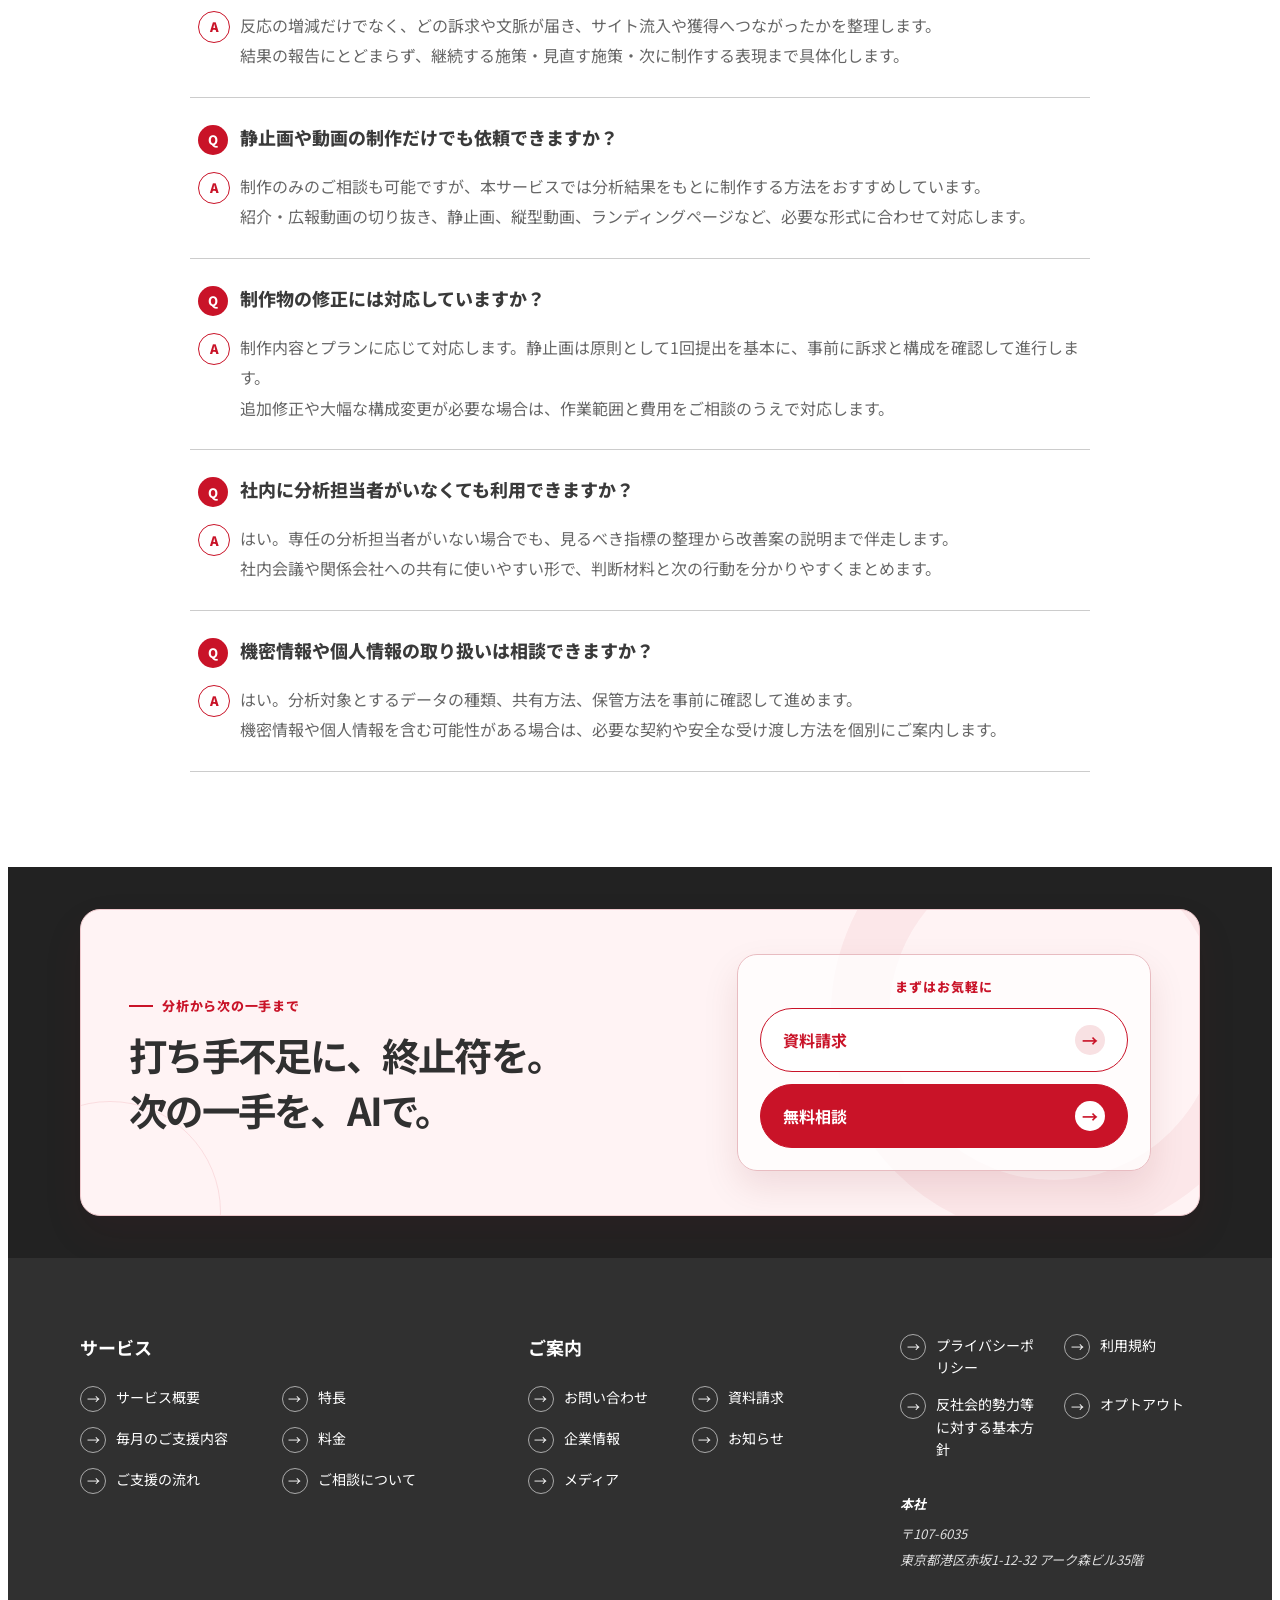
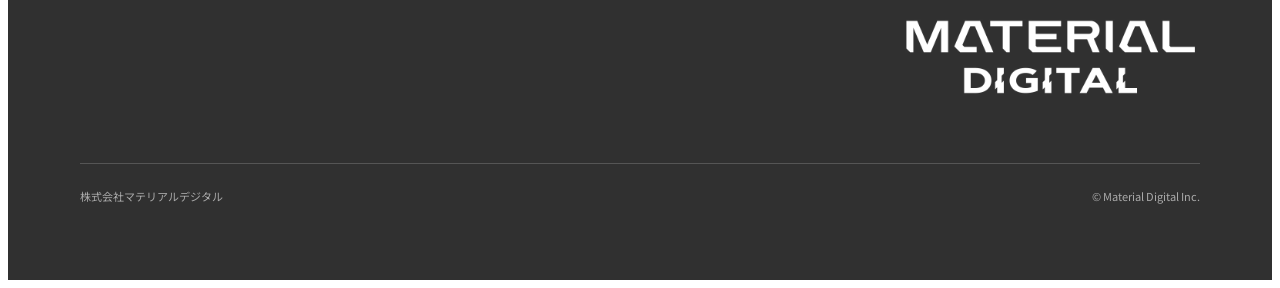
==== commit cd2a81d7: "サービス名をTSUKUYOMIへ変更 市場やデータを読む、クリエイティブをつくるコンセプトをFVとサービスフローへ反映" ====
--- a/sns-performance/index.html
+++ b/sns-performance/index.html
@@ -3,8 +3,8 @@
 <head>
 <meta charset="utf-8">
 <meta name="viewport" content="width=device-width,initial-scale=1">
-<meta name="description" content="SNS運用やインフルエンサー施策の反応を広告・購入データとつなぎ、勝ち文脈と次のクリエイティブを導く分析・実行支援サービスです。">
-<title>UGOKASU｜バズを、売上の再現性へ。</title>
+<meta name="description" content="市場やデータを読み、売れるクリエイティブをつくる。SNSやインフルエンサー施策の反応を広告・購入データとつなぐ分析・実行支援サービス、TSUKUYOMI。">
+<title>TSUKUYOMI｜市場を読み、クリエイティブをつくる。</title>
 <link rel="preconnect" href="https://fonts.googleapis.com">
 <link href="https://fonts.googleapis.com/css2?family=Noto+Sans+JP:wght@400;500;700;900&display=swap" rel="stylesheet">
 <style>
@@ -258,10 +258,10 @@
 <div class="hero">
 <div class="inner hero-grid">
 <div class="hero-copy">
-<p class="hero-product"><strong class="hero-product-name">UGOKASU</strong><span class="hero-product-by">by Material Digital</span></p>
+<p class="hero-product"><strong class="hero-product-name">TSUKUYOMI</strong><span class="hero-product-by">by Material Digital</span></p>
 <p class="audience-chip">広告予算を持つ、SNS施策担当者へ</p>
-<h1 class="hero-benefit"><span>バズで終わらせない。</span><em>売上につながる理由を、残す。</em></h1>
-<p class="hero-lead">再生数やエンゲージメントの先にある「なぜ動いたか」を、広告・サイト・購入データまで横断して分析。勝ち文脈を、次の広告クリエイティブへつなげます。</p>
+<h1 class="hero-benefit"><span>市場やデータを、読む。</span><em>売れるクリエイティブを、つくる。</em></h1>
+<p class="hero-lead">バズで終わらせない。再生数やエンゲージメントの先にある「なぜ動いたか」を、広告・サイト・購入データまで横断して読み解き、勝ち文脈を次の広告クリエイティブへつなげます。</p>
 <div class="buttons">
 <a class="main" href="https://materialdigital.jp/common_document_request/">資料で分析例を見る</a>
 <a class="sub" href="https://materialdigital.jp/common_contact/">自社施策を相談する</a>
@@ -269,7 +269,7 @@
 </div>
 <div class="hero-visual">
 <div class="hero-dashboard" role="img" aria-label="SNSの反応と広告成果をつなぎ、次のクリエイティブを導く分析ダッシュボード">
-<div class="dash-top"><span class="dash-brand"><i></i>UGOKASU SIGNAL BOARD</span><span class="dash-live">● LIVE ANALYSIS</span></div>
+<div class="dash-top"><span class="dash-brand"><i></i>TSUKUYOMI SIGNAL BOARD</span><span class="dash-live">● LIVE ANALYSIS</span></div>
 <div class="dash-kpis"><div class="dash-kpi"><small>SOCIAL REACTION</small><b>急上昇</b></div><div class="dash-kpi"><small>SALES SIGNAL</small><b class="red">連動あり</b></div><div class="dash-kpi"><small>NEXT ACTION</small><b>3案</b></div></div>
 <div class="dash-chart"><div class="dash-chart-head"><span>反応量 × 購入シグナル</span><span>直近施策</span></div><div class="dash-bars"><i style="--h:28%"></i><i style="--h:45%"></i><i style="--h:38%"></i><i class="hot" style="--h:72%"></i><i class="hot" style="--h:88%"></i><i style="--h:62%"></i><i class="hot" style="--h:95%"></i></div><div class="dash-line"></div></div>
 <div class="dash-bottom"><div class="signal-card"><small>WINNING CONTEXT</small><p class="signal-quote">「憧れ」よりも<br>“自分にもできそう”</p><div class="signal-score"></div></div><div class="creative-card"><small>NEXT CREATIVE</small><div class="creative-thumbs"><i></i><i></i><i></i></div></div></div>
@@ -292,7 +292,7 @@
 <p class="proof-note">※株式会社マテリアルデジタルの支援社数・実績数です。</p>
 </div>
 </div>
-<section class="conversion-map" aria-labelledby="conversion-map-title"><div class="inner"><div class="conversion-head"><small>FROM BUZZ TO BUSINESS</small><h2 id="conversion-map-title">点の反応を、売上までつなぐ。</h2></div><div class="conversion-flow"><article class="conversion-node"><small>01 / SOCIAL</small><h3>バズの中身</h3><div class="conversion-tags"><span>動画コメント</span><span>保存</span><span>共感ワード</span><span>投稿者</span></div></article><span class="flow-arrow" aria-hidden="true"></span><article class="conversion-node core-node"><small>02 / UGOKASU</small><h3>反応と成果を統合分析</h3><div class="conversion-tags"><span>広告流入</span><span>サイト行動</span><span>購入</span><span>勝ち文脈</span></div></article><span class="flow-arrow" aria-hidden="true"></span><article class="conversion-node"><small>03 / GROWTH</small><h3>次の打ち手</h3><div class="conversion-tags"><span>広告クリエイティブ</span><span>起用文脈</span><span>予算配分</span></div></article></div><p class="conversion-caption">SNSレポートで終わらせず、広告運用と制作判断にそのまま使える状態へ。</p></div></section>
+<section class="conversion-map" aria-labelledby="conversion-map-title"><div class="inner"><div class="conversion-head"><small>READ THE MARKET. CREATE THE NEXT.</small><h2 id="conversion-map-title">市場を読み、次に売れる表現をつくる。</h2></div><div class="conversion-flow"><article class="conversion-node"><small>01 / READ</small><h3>市場と反応を読む</h3><div class="conversion-tags"><span>動画コメント</span><span>保存</span><span>共感ワード</span><span>投稿者</span></div></article><span class="flow-arrow" aria-hidden="true"></span><article class="conversion-node core-node"><small>02 / TSUKUYOMI</small><h3>反応と成果を統合分析</h3><div class="conversion-tags"><span>広告流入</span><span>サイト行動</span><span>購入</span><span>勝ち文脈</span></div></article><span class="flow-arrow" aria-hidden="true"></span><article class="conversion-node"><small>03 / CREATE</small><h3>クリエイティブをつくる</h3><div class="conversion-tags"><span>広告クリエイティブ</span><span>起用文脈</span><span>予算配分</span></div></article></div><p class="conversion-caption">SNSレポートで終わらせず、広告運用と制作判断にそのまま使える状態へ。</p></div></section>
 <section class="step-system" id="strength">
 <div class="inner">
 <div class="heading">
@@ -351,7 +351,7 @@
 </div>
 <div class="human-point">
 <strong>自動化だけで、終わらせない。</strong>
-<p>収集・分類・企画案の下書きは「UGOKASU」で自動化。施策評価と次の判断には、私たちの知見を生かします。</p>
+<p>収集・分類・企画案の下書きは「TSUKUYOMI」で自動化。施策評価と次の判断には、私たちの知見を生かします。</p>
 </div>
 </div>
 </section>
@@ -478,7 +478,7 @@
 <h2>消費者の声に、<br>売れるヒントがある。</h2>
 </div>
 <figure class="media-visual md-visual">
-<img src="../ugokasu-analysis-flow-wide.png" width="1909" height="824" loading="lazy" alt="記事、SNS投稿、動画コメント、インフルエンサーの反応をUGOKASUで分析し、広告案、動画構成、施策の優先順位へつなげる流れ">
+<img src="../ugokasu-analysis-flow-wide.png" width="1909" height="824" loading="lazy" alt="記事、SNS投稿、動画コメント、インフルエンサーの反応をTSUKUYOMIで分析し、広告案、動画構成、施策の優先順位へつなげる流れ">
 </figure>
 <div class="media-funnel-shell swipe-host">
 <div class="media-sources" aria-label="分析対象となる接点">
@@ -657,7 +657,7 @@
 <article class="plan-card">
 <div class="plan-kicker">制作量を拡大する</div>
 <h3>大量制作プラン</h3>
-<p>UGOKASUを活用し、複数の訴求を継続して試します。</p>
+<p>TSUKUYOMIを活用し、複数の訴求を継続して試します。</p>
 <div class="plan-price">
 <b>個別設計</b>
 <small>制作量に応じて</small>
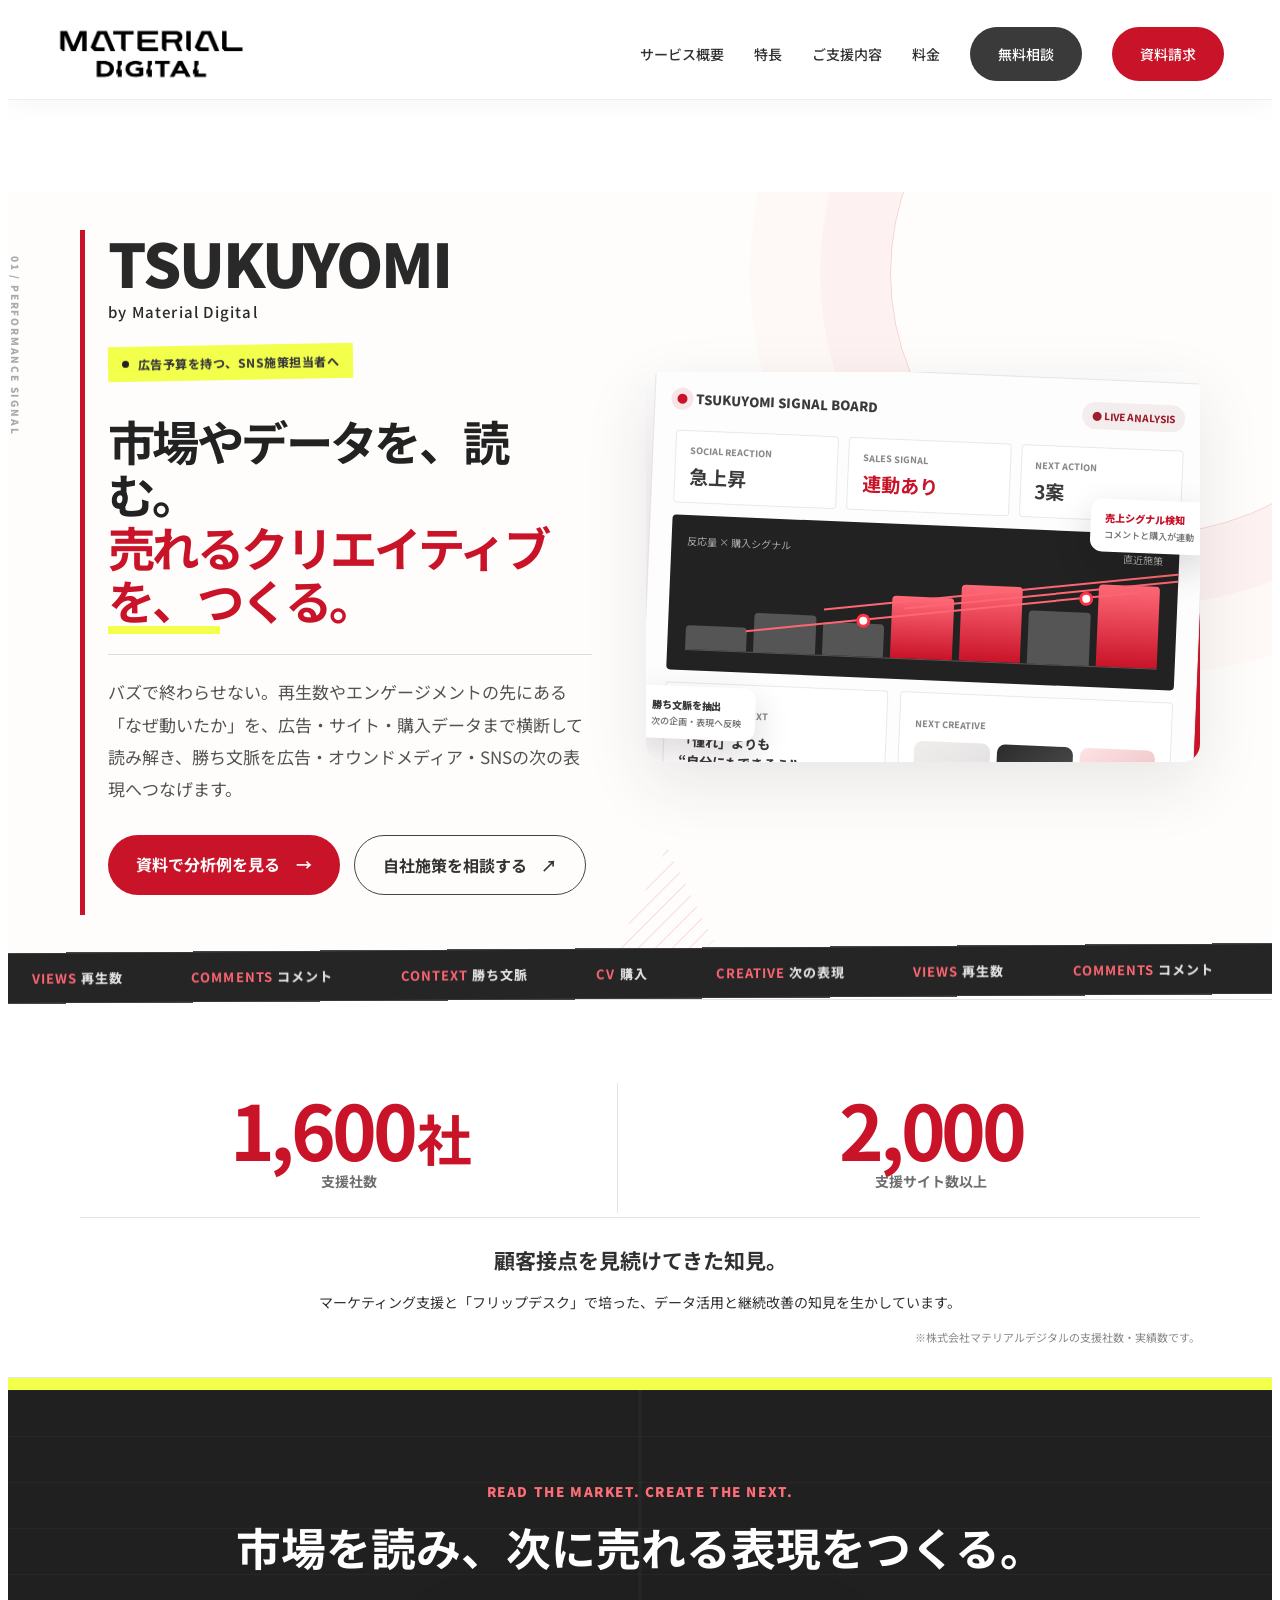
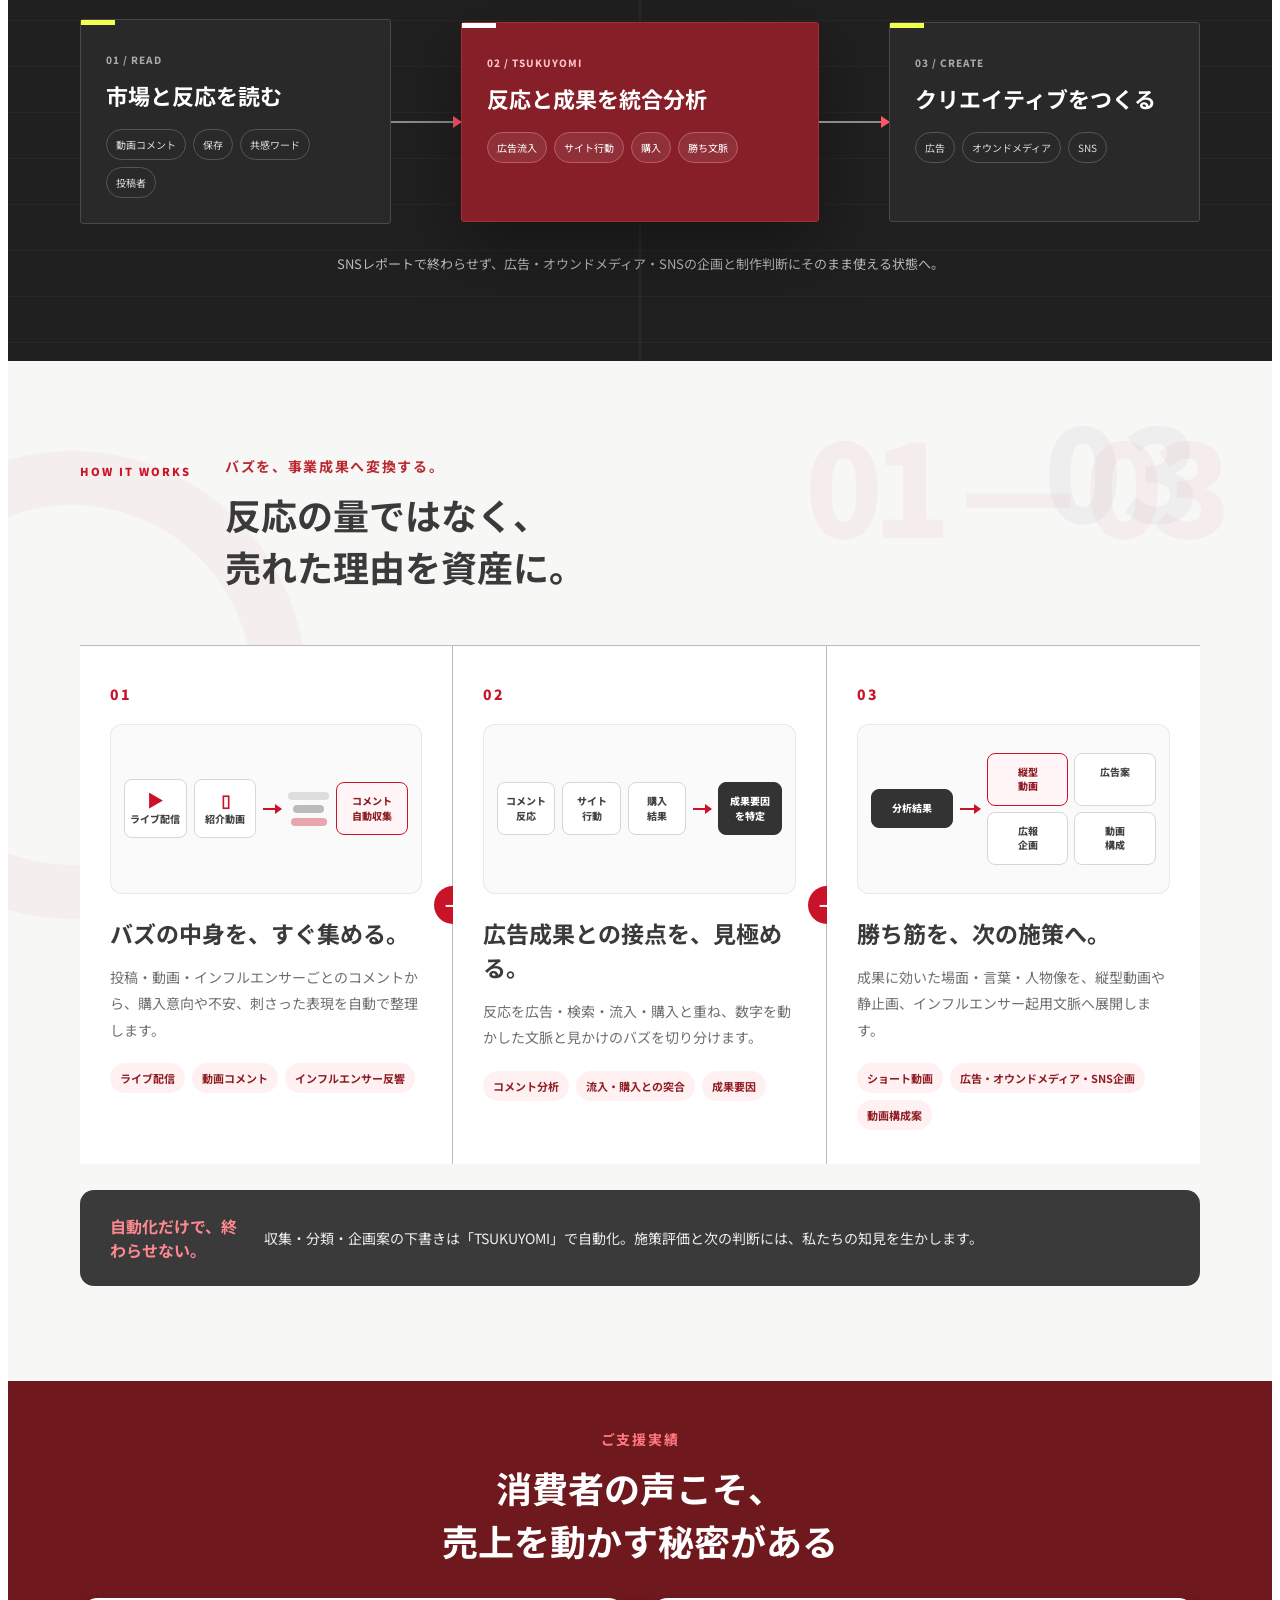
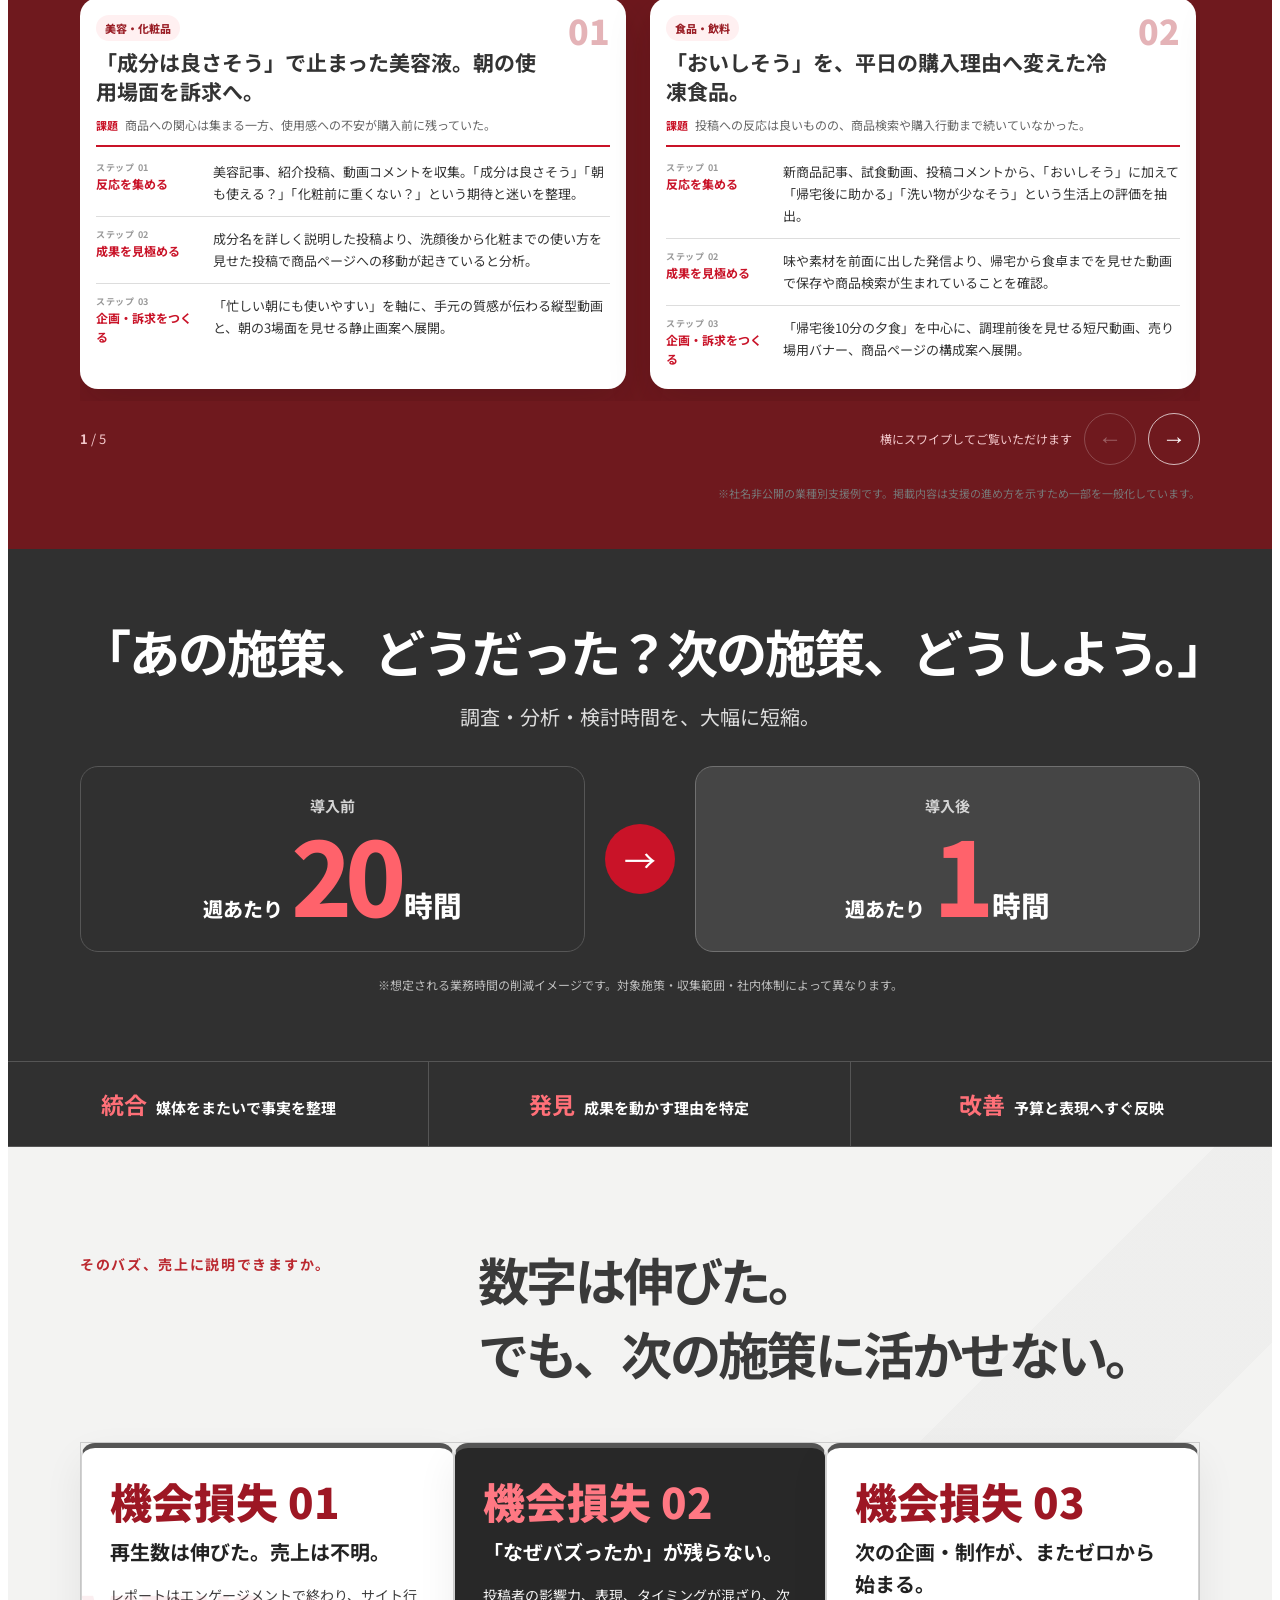
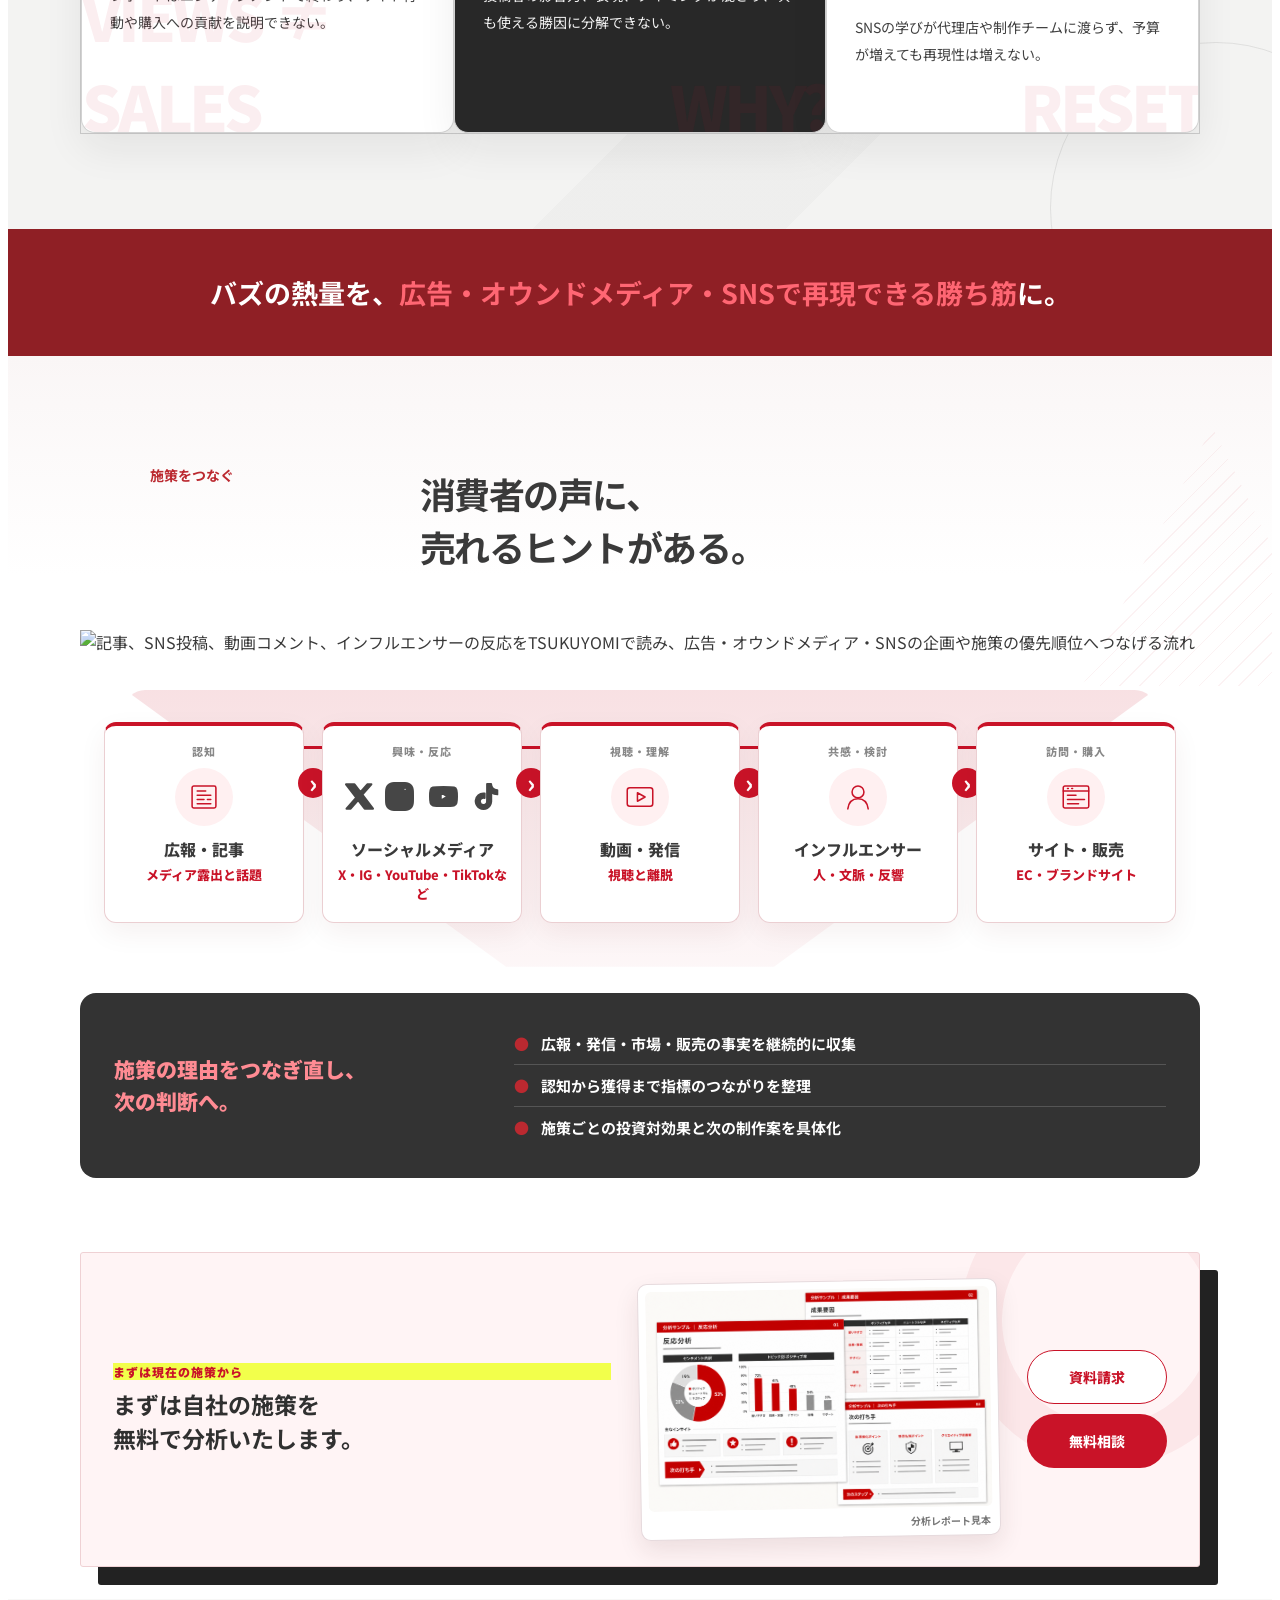
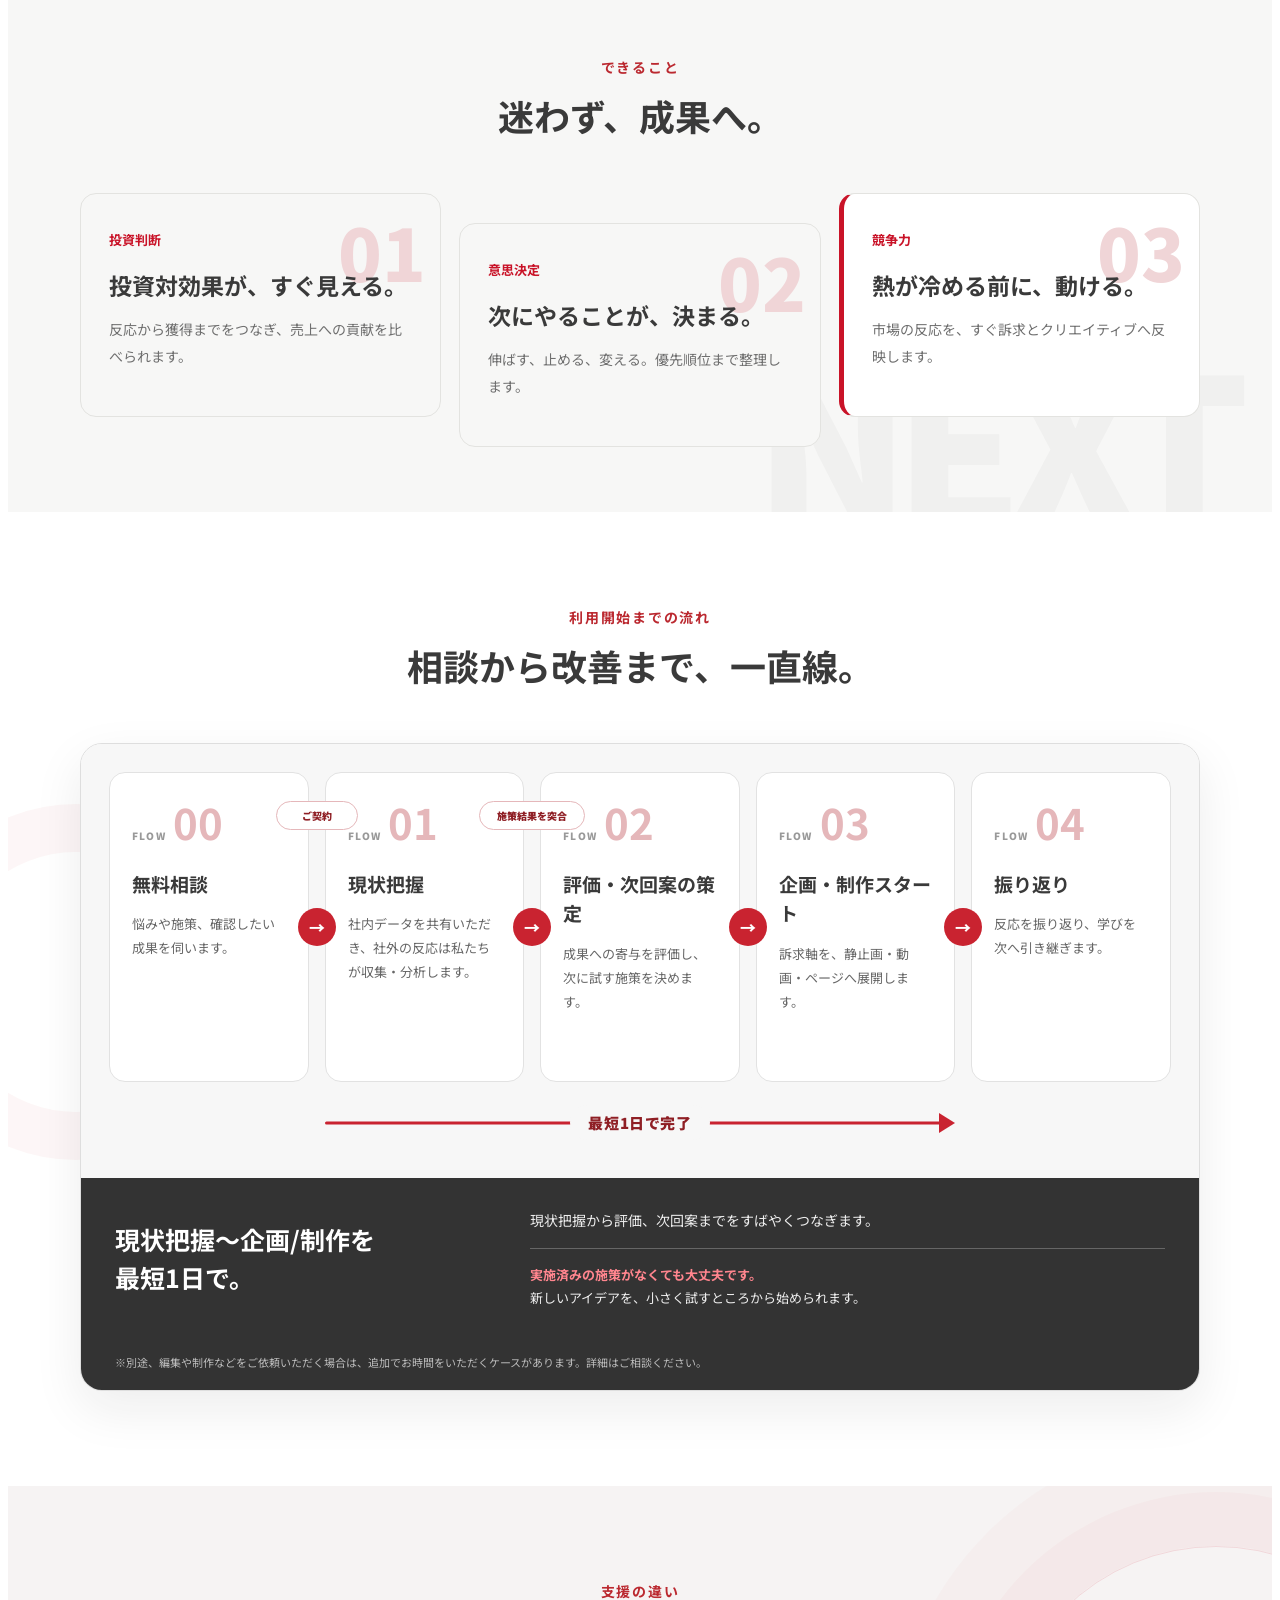
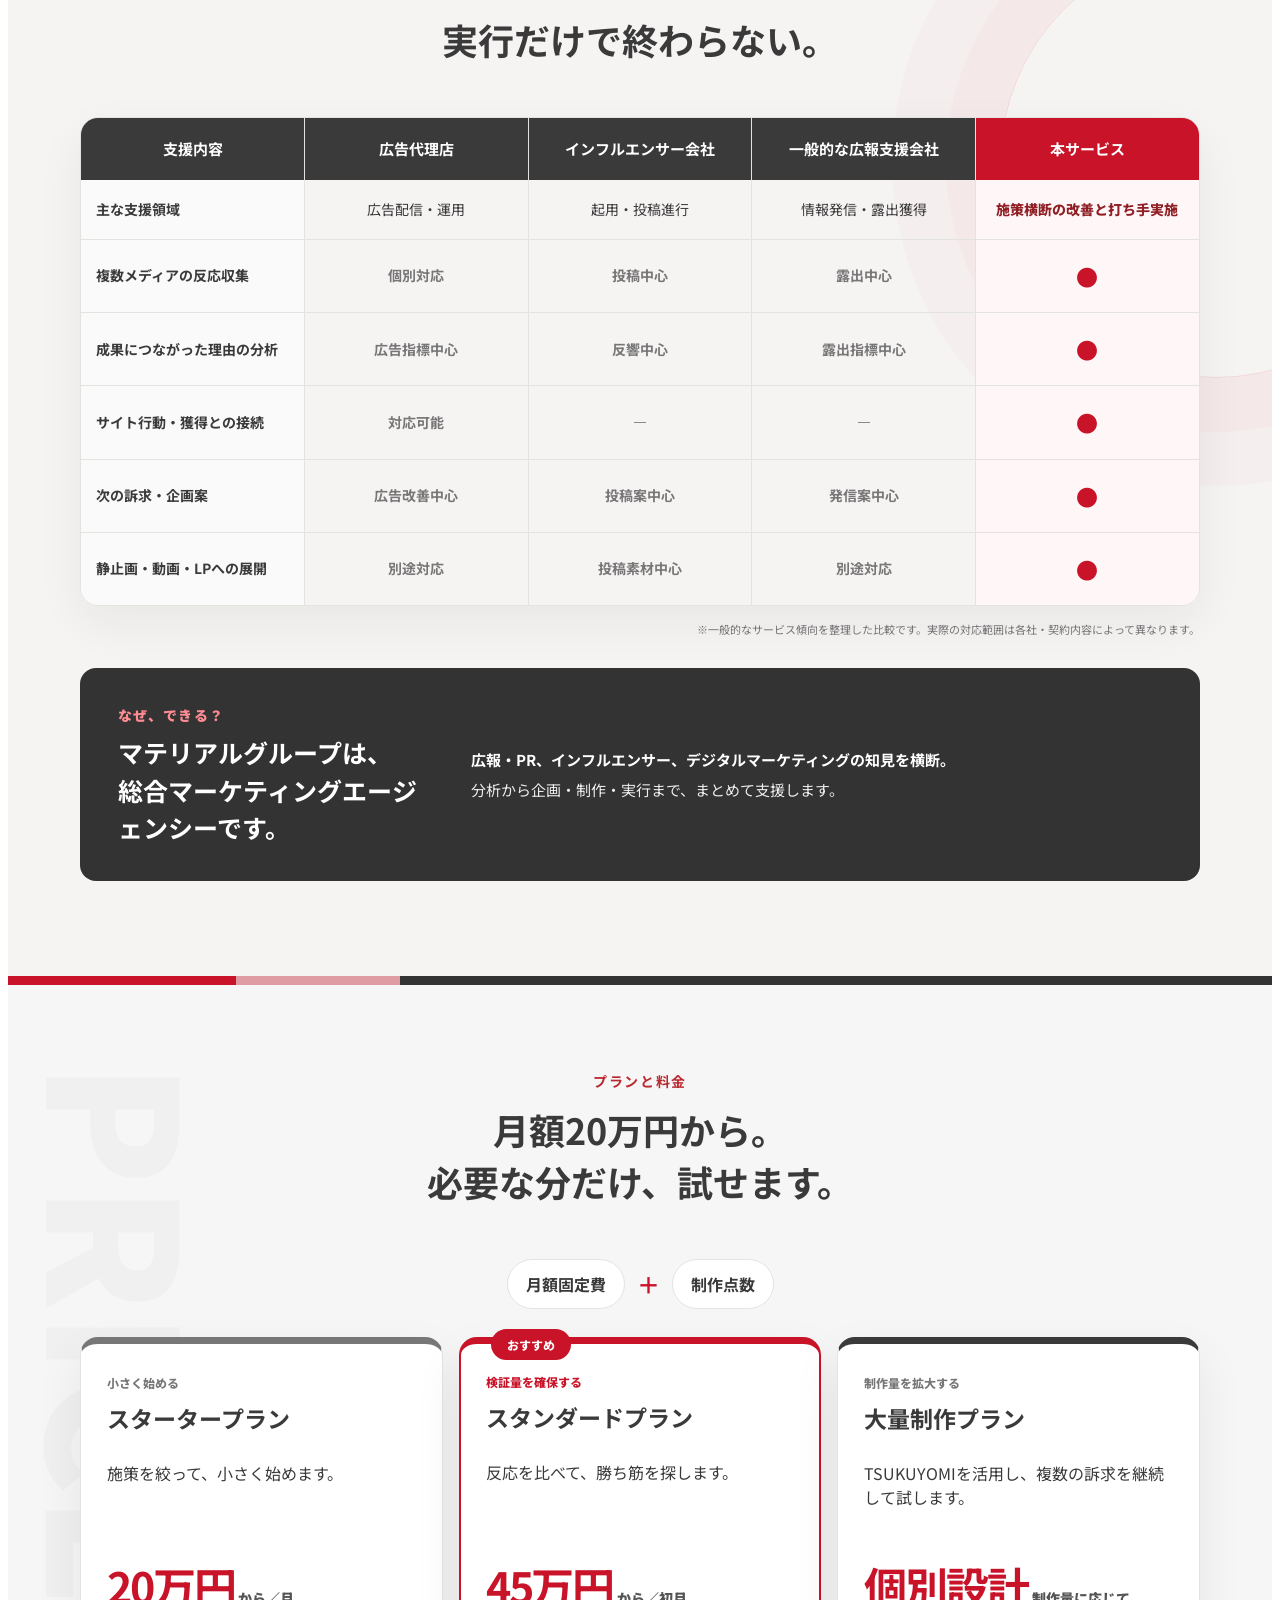
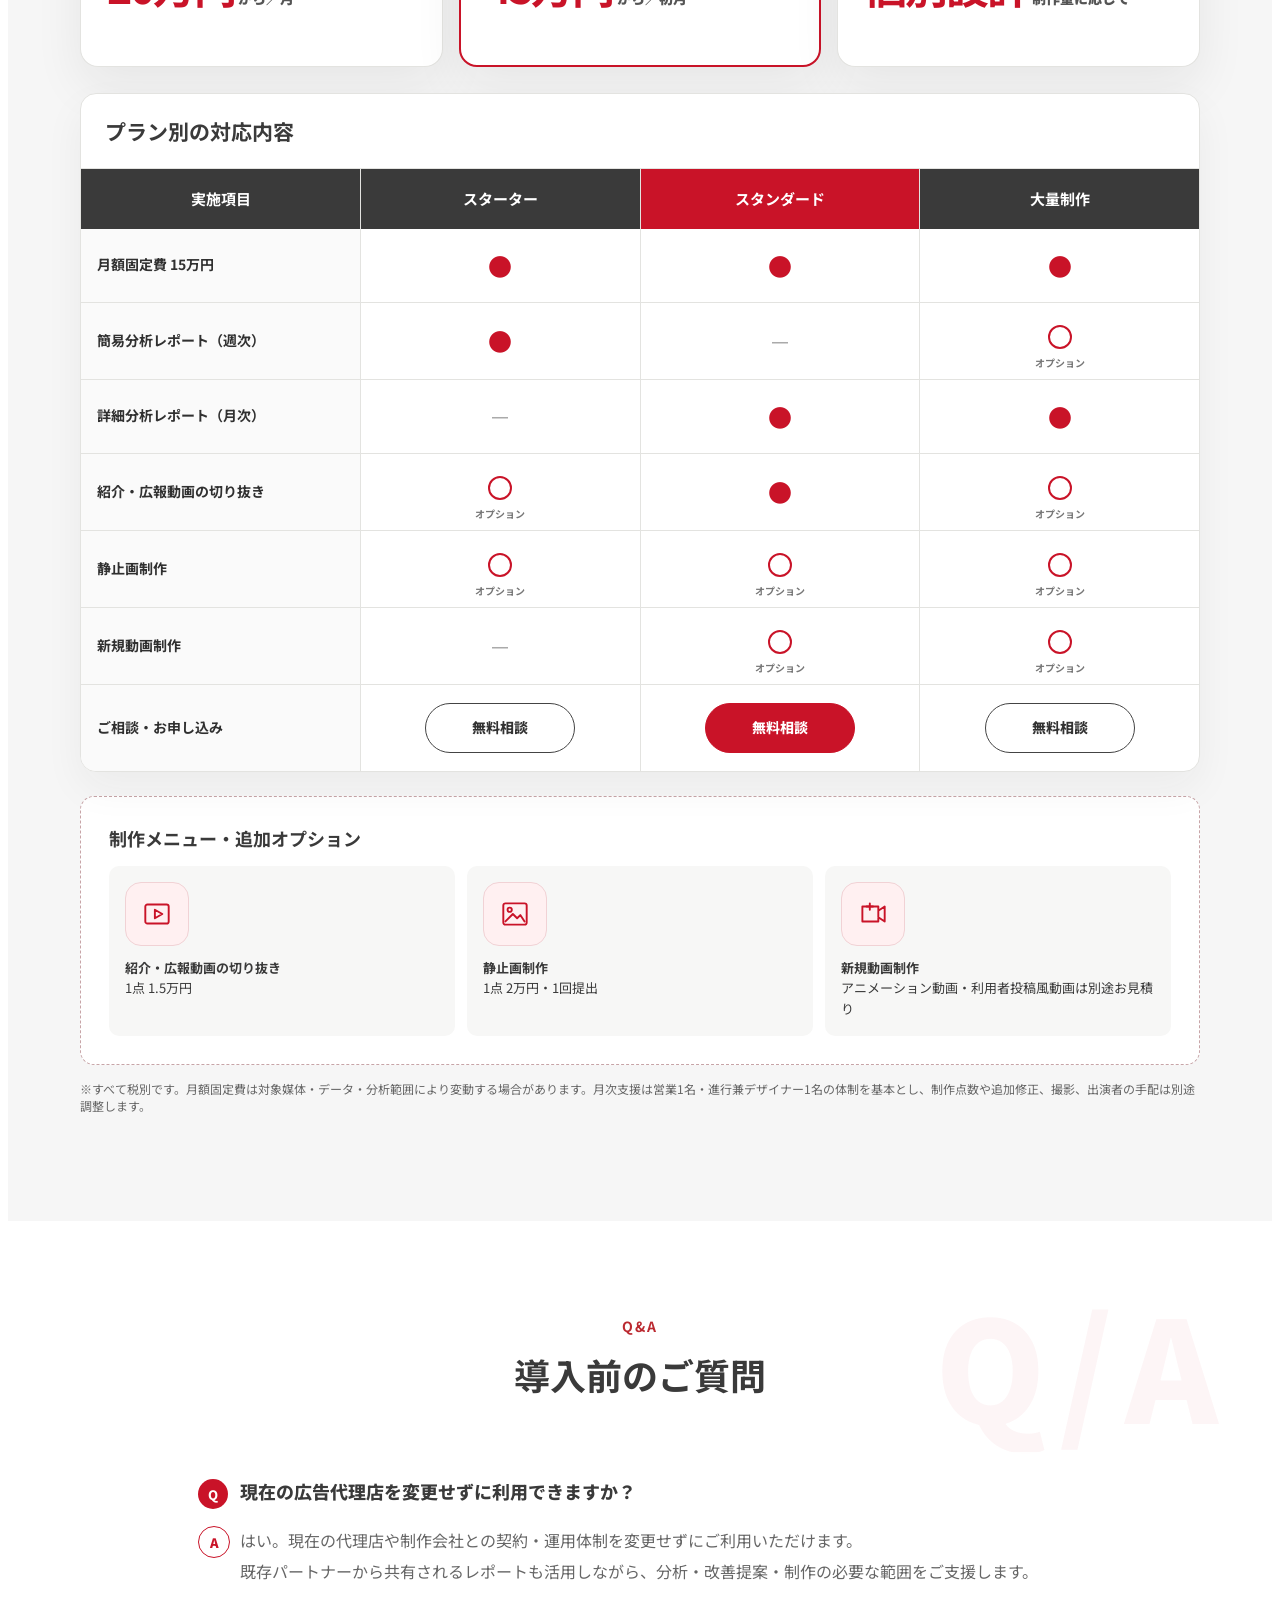
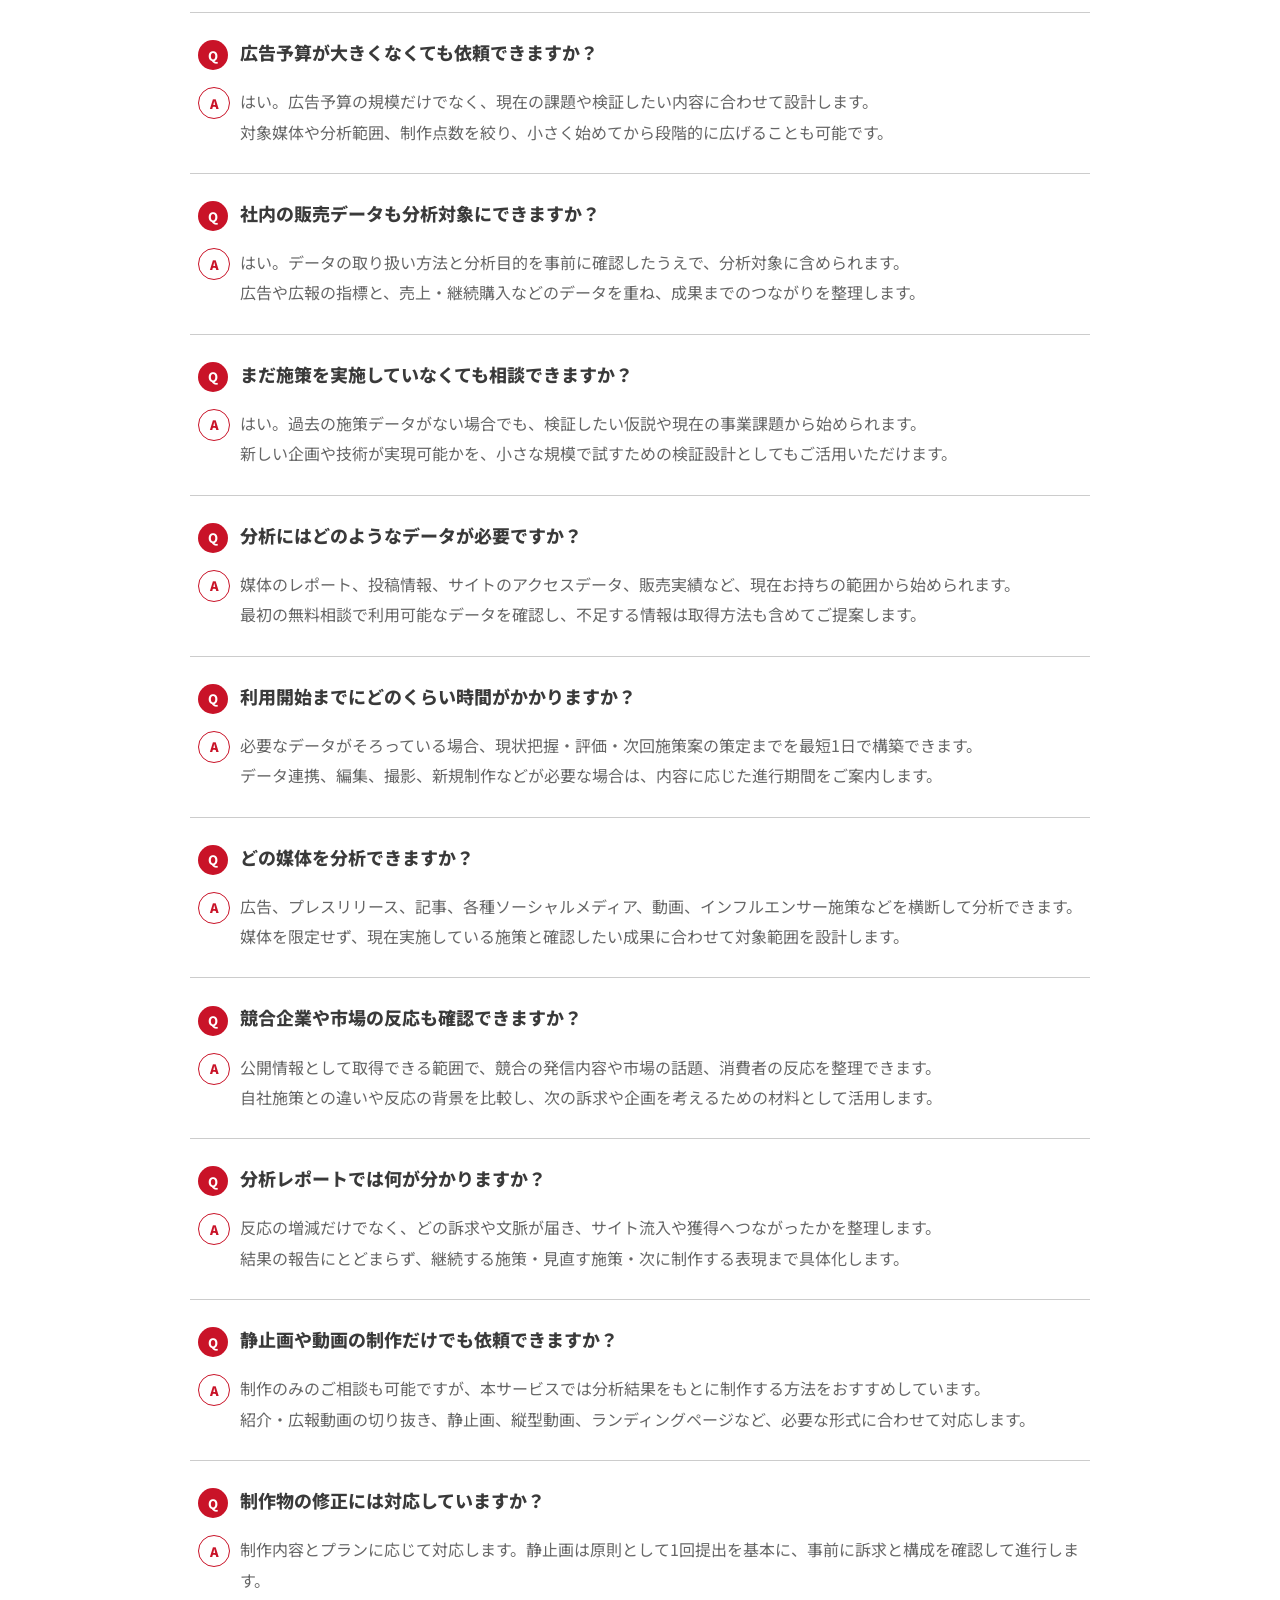
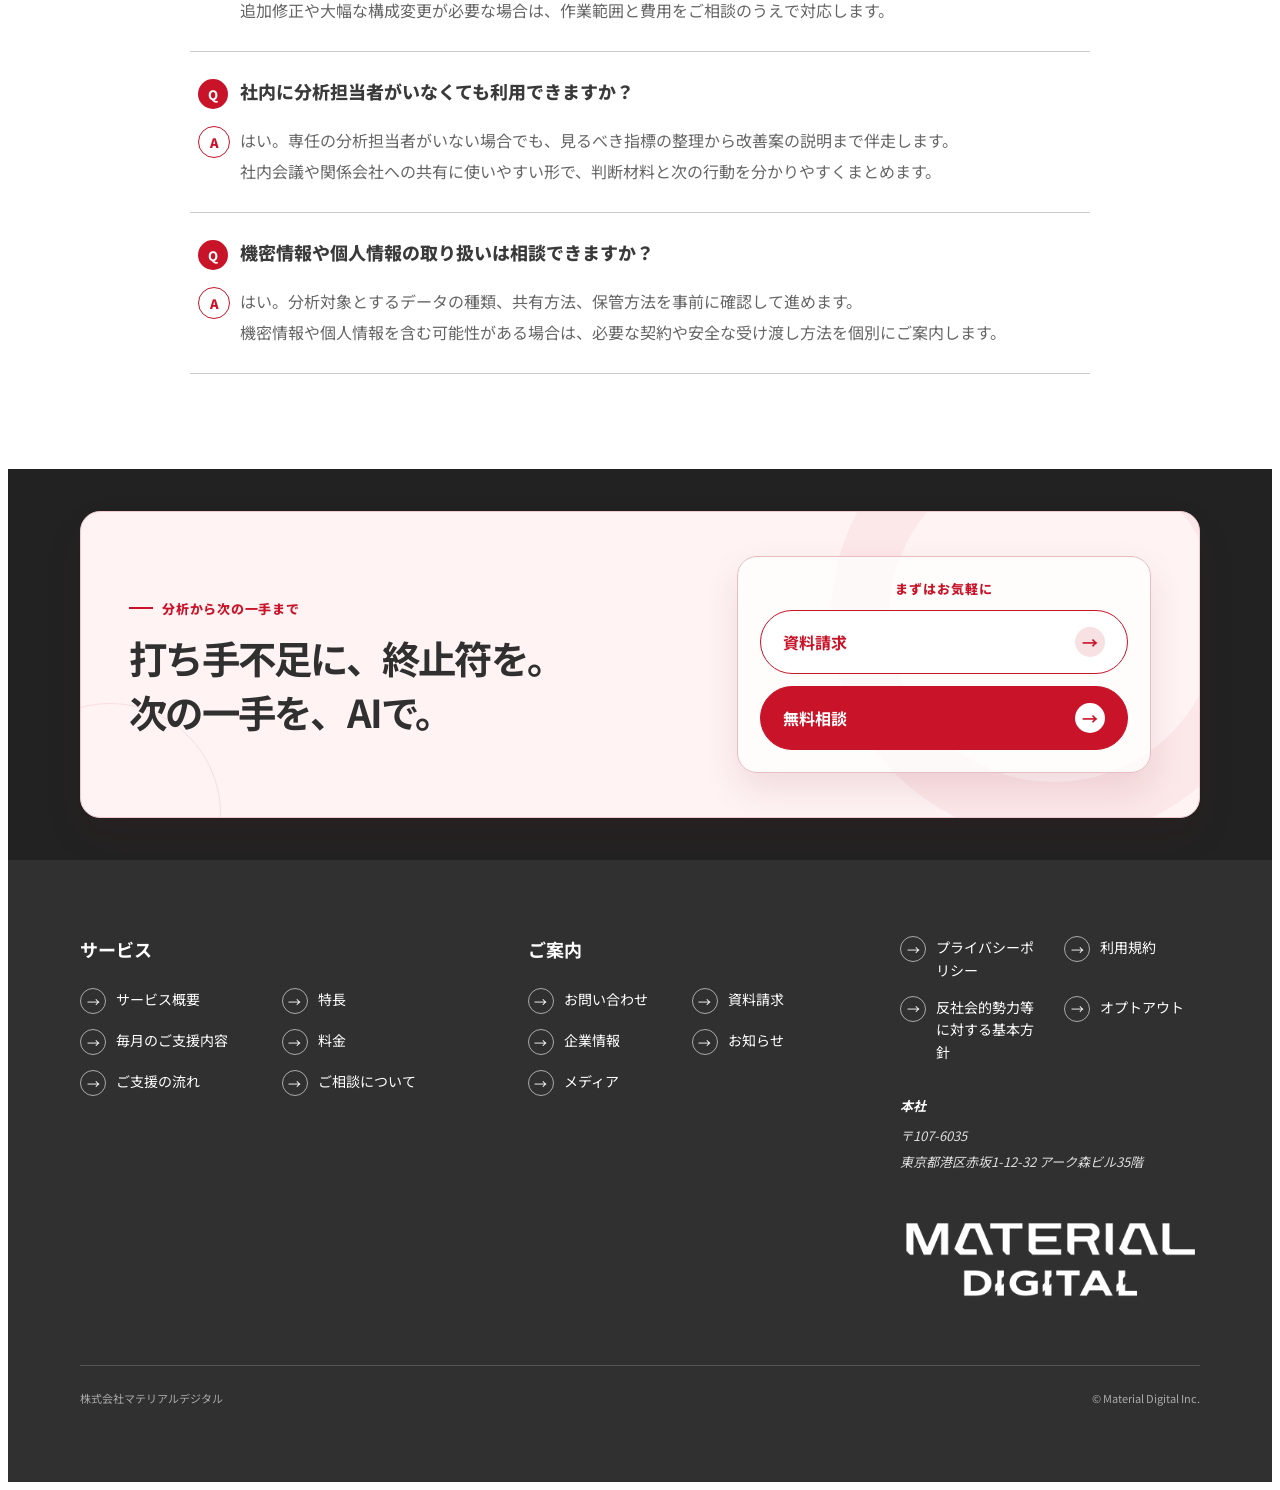
==== commit 5f40a9cf: "本文コントラストと活用チャネルを改善 本文の可読性を高め、広告・オウンドメディア・SNSで活用できるサービス文脈へ統一" ====
--- a/sns-performance/index.html
+++ b/sns-performance/index.html
@@ -3,7 +3,7 @@
 <head>
 <meta charset="utf-8">
 <meta name="viewport" content="width=device-width,initial-scale=1">
-<meta name="description" content="市場やデータを読み、売れるクリエイティブをつくる。SNSやインフルエンサー施策の反応を広告・購入データとつなぐ分析・実行支援サービス、TSUKUYOMI。">
+<meta name="description" content="市場やデータを読み、売れるクリエイティブをつくる。SNSやインフルエンサー施策の反応を成果データとつなぎ、広告・オウンドメディア・SNSで活かせる勝ち筋を導くTSUKUYOMI。">
 <title>TSUKUYOMI｜市場を読み、クリエイティブをつくる。</title>
 <link rel="preconnect" href="https://fonts.googleapis.com">
 <link href="https://fonts.googleapis.com/css2?family=Noto+Sans+JP:wght@400;500;700;900&display=swap" rel="stylesheet">
@@ -230,6 +230,13 @@
 #mdj .step-grid{counter-reset:steps;gap:0;border-top:1px solid #bbb}.step-card{counter-increment:steps;border:0;border-right:1px solid #bbb;border-radius:0;box-shadow:none;padding-top:38px}.step-card:last-child{border-right:0}.step-card:hover{transform:none!important;background:#fffaf9}.step-label{display:none}.step-card::before{content:"0" counter(steps);display:block;margin-bottom:20px;color:#c91328;font-size:14px;font-weight:900;letter-spacing:.15em}
 #mdj .pain .heading{text-align:left;display:grid;grid-template-columns:.65fr 1.35fr;align-items:end;gap:50px}.pain .heading .jp{align-self:start;padding-top:12px}.pain .heading h2{margin:0;font-size:clamp(36px,4vw,56px);letter-spacing:-.05em}
 #mdj .pain-grid{gap:0;border:1px solid #ccc}.pain-card{min-height:290px;border:0;border-right:1px solid #ccc;border-radius:0;box-shadow:none}.pain-card:last-child{border-right:0}.pain-card:nth-child(2){transform:none;background:#282828;color:#fff}.pain-card:nth-child(2) p{color:#ccc}.pain-card:nth-child(2) .num{color:#ff6874}
+#mdj .pain-card{color:#222}
+#mdj .pain-card .num{color:#9d1724}
+#mdj .pain-card p{color:#404040}
+#mdj .pain-grid .pain-card:nth-child(2){background:#282828;color:#fff}
+#mdj .pain-grid .pain-card:nth-child(2) .num{color:#ff7883}
+#mdj .pain-card:nth-child(2) p{color:#f2f2f2}
+#mdj.motion-ready .pain-card.reveal-item{opacity:1}
 #mdj .media-heading{text-align:left;display:grid;grid-template-columns:.55fr 1.45fr;align-items:start}.media-heading .tag{margin-top:14px}.media-heading h2{margin:0;font-size:clamp(40px,4vw,58px)}
 #mdj .mid-cta-box{border-radius:3px;box-shadow:18px 18px 0 #222}.mid-cta-label{border-radius:0;background:var(--acid);color:#222}
 #mdj .final{position:relative;overflow:hidden;background:#222}.final::after{content:"MOVE";position:absolute;right:-20px;bottom:-50px;color:rgba(255,255,255,.05);font-size:190px;font-weight:900;line-height:1}.final-actions a:first-child{background:var(--acid);color:#222}
@@ -261,24 +268,24 @@
 <p class="hero-product"><strong class="hero-product-name">TSUKUYOMI</strong><span class="hero-product-by">by Material Digital</span></p>
 <p class="audience-chip">広告予算を持つ、SNS施策担当者へ</p>
 <h1 class="hero-benefit"><span>市場やデータを、読む。</span><em>売れるクリエイティブを、つくる。</em></h1>
-<p class="hero-lead">バズで終わらせない。再生数やエンゲージメントの先にある「なぜ動いたか」を、広告・サイト・購入データまで横断して読み解き、勝ち文脈を次の広告クリエイティブへつなげます。</p>
+<p class="hero-lead">バズで終わらせない。再生数やエンゲージメントの先にある「なぜ動いたか」を、広告・サイト・購入データまで横断して読み解き、勝ち文脈を広告・オウンドメディア・SNSの次の表現へつなげます。</p>
 <div class="buttons">
 <a class="main" href="https://materialdigital.jp/common_document_request/">資料で分析例を見る</a>
 <a class="sub" href="https://materialdigital.jp/common_contact/">自社施策を相談する</a>
 </div>
 </div>
 <div class="hero-visual">
-<div class="hero-dashboard" role="img" aria-label="SNSの反応と広告成果をつなぎ、次のクリエイティブを導く分析ダッシュボード">
+<div class="hero-dashboard" role="img" aria-label="SNSの反応と事業成果をつなぎ、広告・オウンドメディア・SNSの次のクリエイティブを導く分析ダッシュボード">
 <div class="dash-top"><span class="dash-brand"><i></i>TSUKUYOMI SIGNAL BOARD</span><span class="dash-live">● LIVE ANALYSIS</span></div>
 <div class="dash-kpis"><div class="dash-kpi"><small>SOCIAL REACTION</small><b>急上昇</b></div><div class="dash-kpi"><small>SALES SIGNAL</small><b class="red">連動あり</b></div><div class="dash-kpi"><small>NEXT ACTION</small><b>3案</b></div></div>
 <div class="dash-chart"><div class="dash-chart-head"><span>反応量 × 購入シグナル</span><span>直近施策</span></div><div class="dash-bars"><i style="--h:28%"></i><i style="--h:45%"></i><i style="--h:38%"></i><i class="hot" style="--h:72%"></i><i class="hot" style="--h:88%"></i><i style="--h:62%"></i><i class="hot" style="--h:95%"></i></div><div class="dash-line"></div></div>
 <div class="dash-bottom"><div class="signal-card"><small>WINNING CONTEXT</small><p class="signal-quote">「憧れ」よりも<br>“自分にもできそう”</p><div class="signal-score"></div></div><div class="creative-card"><small>NEXT CREATIVE</small><div class="creative-thumbs"><i></i><i></i><i></i></div></div></div>
-<div class="dash-float one">売上シグナル検知<span>コメントと購入が連動</span></div><div class="dash-float two">勝ち文脈を抽出<span>次の広告案へ反映</span></div>
-</div>
-</div>
-</div>
-</div>
-<div class="signal-strip" aria-hidden="true"><div class="signal-track"><span><b>VIEWS</b> 再生数</span><span><b>COMMENTS</b> コメント</span><span><b>CONTEXT</b> 勝ち文脈</span><span><b>CV</b> 購入</span><span><b>CREATIVE</b> 次の広告</span><span><b>VIEWS</b> 再生数</span><span><b>COMMENTS</b> コメント</span><span><b>CONTEXT</b> 勝ち文脈</span><span><b>CV</b> 購入</span><span><b>CREATIVE</b> 次の広告</span></div></div>
+<div class="dash-float one">売上シグナル検知<span>コメントと購入が連動</span></div><div class="dash-float two">勝ち文脈を抽出<span>次の企画・表現へ反映</span></div>
+</div>
+</div>
+</div>
+</div>
+<div class="signal-strip" aria-hidden="true"><div class="signal-track"><span><b>VIEWS</b> 再生数</span><span><b>COMMENTS</b> コメント</span><span><b>CONTEXT</b> 勝ち文脈</span><span><b>CV</b> 購入</span><span><b>CREATIVE</b> 次の表現</span><span><b>VIEWS</b> 再生数</span><span><b>COMMENTS</b> コメント</span><span><b>CONTEXT</b> 勝ち文脈</span><span><b>CV</b> 購入</span><span><b>CREATIVE</b> 次の表現</span></div></div>
 <div class="proof-band">
 <div class="proof-inner">
 <div class="proof-number">
@@ -292,7 +299,7 @@
 <p class="proof-note">※株式会社マテリアルデジタルの支援社数・実績数です。</p>
 </div>
 </div>
-<section class="conversion-map" aria-labelledby="conversion-map-title"><div class="inner"><div class="conversion-head"><small>READ THE MARKET. CREATE THE NEXT.</small><h2 id="conversion-map-title">市場を読み、次に売れる表現をつくる。</h2></div><div class="conversion-flow"><article class="conversion-node"><small>01 / READ</small><h3>市場と反応を読む</h3><div class="conversion-tags"><span>動画コメント</span><span>保存</span><span>共感ワード</span><span>投稿者</span></div></article><span class="flow-arrow" aria-hidden="true"></span><article class="conversion-node core-node"><small>02 / TSUKUYOMI</small><h3>反応と成果を統合分析</h3><div class="conversion-tags"><span>広告流入</span><span>サイト行動</span><span>購入</span><span>勝ち文脈</span></div></article><span class="flow-arrow" aria-hidden="true"></span><article class="conversion-node"><small>03 / CREATE</small><h3>クリエイティブをつくる</h3><div class="conversion-tags"><span>広告クリエイティブ</span><span>起用文脈</span><span>予算配分</span></div></article></div><p class="conversion-caption">SNSレポートで終わらせず、広告運用と制作判断にそのまま使える状態へ。</p></div></section>
+<section class="conversion-map" aria-labelledby="conversion-map-title"><div class="inner"><div class="conversion-head"><small>READ THE MARKET. CREATE THE NEXT.</small><h2 id="conversion-map-title">市場を読み、次に売れる表現をつくる。</h2></div><div class="conversion-flow"><article class="conversion-node"><small>01 / READ</small><h3>市場と反応を読む</h3><div class="conversion-tags"><span>動画コメント</span><span>保存</span><span>共感ワード</span><span>投稿者</span></div></article><span class="flow-arrow" aria-hidden="true"></span><article class="conversion-node core-node"><small>02 / TSUKUYOMI</small><h3>反応と成果を統合分析</h3><div class="conversion-tags"><span>広告流入</span><span>サイト行動</span><span>購入</span><span>勝ち文脈</span></div></article><span class="flow-arrow" aria-hidden="true"></span><article class="conversion-node"><small>03 / CREATE</small><h3>クリエイティブをつくる</h3><div class="conversion-tags"><span>広告</span><span>オウンドメディア</span><span>SNS</span></div></article></div><p class="conversion-caption">SNSレポートで終わらせず、広告・オウンドメディア・SNSの企画と制作判断にそのまま使える状態へ。</p></div></section>
 <section class="step-system" id="strength">
 <div class="inner">
 <div class="heading">
@@ -340,11 +347,11 @@
 <div class="step-illustration simple-diagram" role="img" aria-label="分析結果からショート動画や広告と広報の企画を出力する流れ">
 <span class="diagram-node dark">分析結果</span><span class="diagram-arrow"></span><span class="result-stack"><span class="diagram-node accent">縦型<br>動画</span><span class="diagram-node">広告案</span><span class="diagram-node">広報<br>企画</span><span class="diagram-node">動画<br>構成</span></span>
 </div>
-<h3>勝ち筋を、次の広告へ。</h3>
+<h3>勝ち筋を、次の施策へ。</h3>
 <p>成果に効いた場面・言葉・人物像を、縦型動画や静止画、インフルエンサー起用文脈へ展開します。</p>
 <div class="step-tags">
 <span>ショート動画</span>
-<span>広告・広報企画</span>
+<span>広告・オウンドメディア・SNS企画</span>
 <span>動画構成案</span>
 </div>
 </article>
@@ -447,13 +454,13 @@
 <div class="inner">
 <div class="heading">
 <div class="jp">そのバズ、売上に説明できますか。</div>
-<h2>数字は伸びた。<br>でも、次の広告に活かせない。</h2>
+<h2>数字は伸びた。<br>でも、次の施策に活かせない。</h2>
 </div>
 <div class="pain-grid">
 <div class="pain-card" data-loss="VIEWS ≠ SALES">
 <div class="num">機会損失 01</div>
 <h3>再生数は伸びた。売上は不明。</h3>
-<p>レポートはエンゲージメントで終わり、広告・購入への貢献を説明できない。</p>
+<p>レポートはエンゲージメントで終わり、サイト行動や購入への貢献を説明できない。</p>
 </div>
 <div class="pain-card" data-loss="WHY?">
 <div class="num">機会損失 02</div>
@@ -462,14 +469,14 @@
 </div>
 <div class="pain-card" data-loss="RESET">
 <div class="num">機会損失 03</div>
-<h3>広告制作が、またゼロから始まる。</h3>
+<h3>次の企画・制作が、またゼロから始まる。</h3>
 <p>SNSの学びが代理店や制作チームに渡らず、予算が増えても再現性は増えない。</p>
 </div>
 </div>
 </div>
 </section>
 <section class="bridge">
-<strong>バズの熱量を、<span>広告で再現できる勝ち筋</span>に。</strong>
+<strong>バズの熱量を、<span>広告・オウンドメディア・SNSで再現できる勝ち筋</span>に。</strong>
 </section>
 <section id="service">
 <div class="inner media-analysis">
@@ -478,7 +485,7 @@
 <h2>消費者の声に、<br>売れるヒントがある。</h2>
 </div>
 <figure class="media-visual md-visual">
-<img src="../ugokasu-analysis-flow-wide.png" width="1909" height="824" loading="lazy" alt="記事、SNS投稿、動画コメント、インフルエンサーの反応をTSUKUYOMIで分析し、広告案、動画構成、施策の優先順位へつなげる流れ">
+<img src="../tsukuyomi-analysis-flow-wide.png" width="1911" height="823" loading="lazy" alt="記事、SNS投稿、動画コメント、インフルエンサーの反応をTSUKUYOMIで読み、広告・オウンドメディア・SNSの企画や施策の優先順位へつなげる流れ">
 </figure>
 <div class="media-funnel-shell swipe-host">
 <div class="media-sources" aria-label="分析対象となる接点">
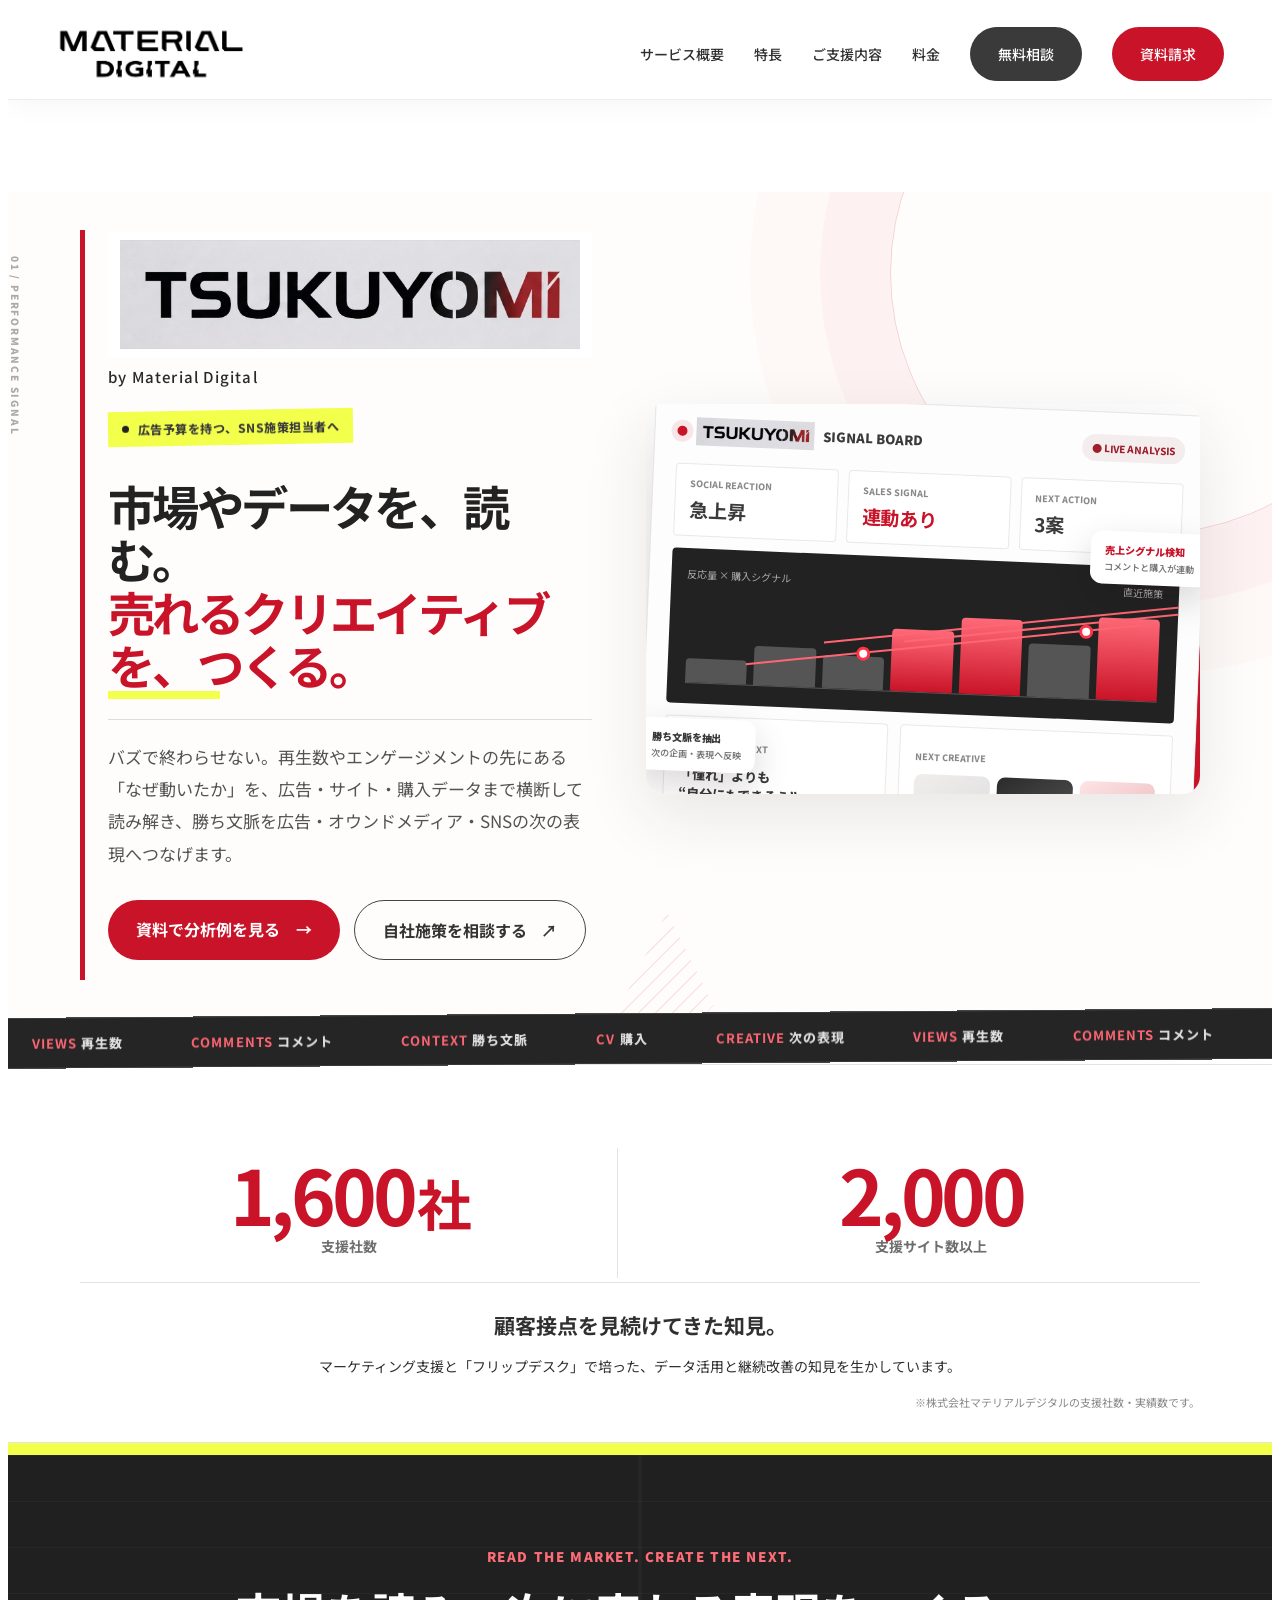
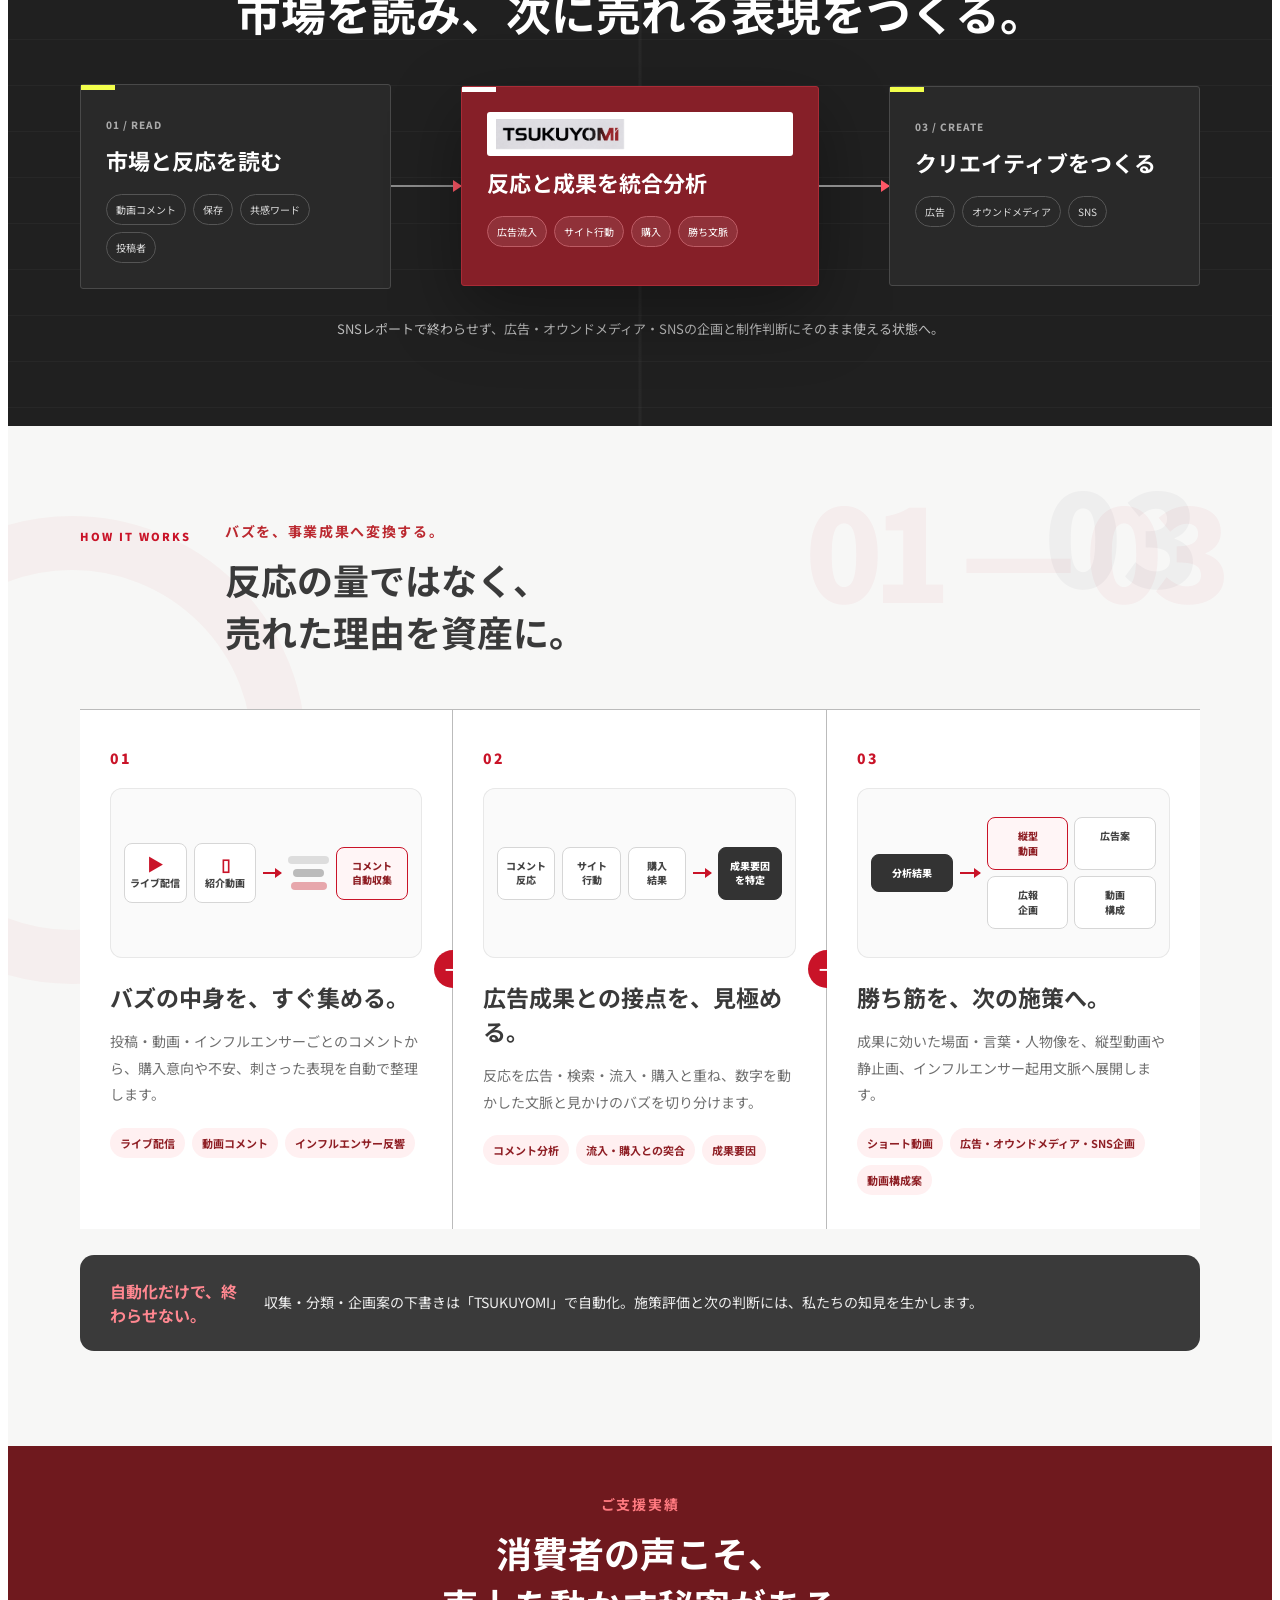
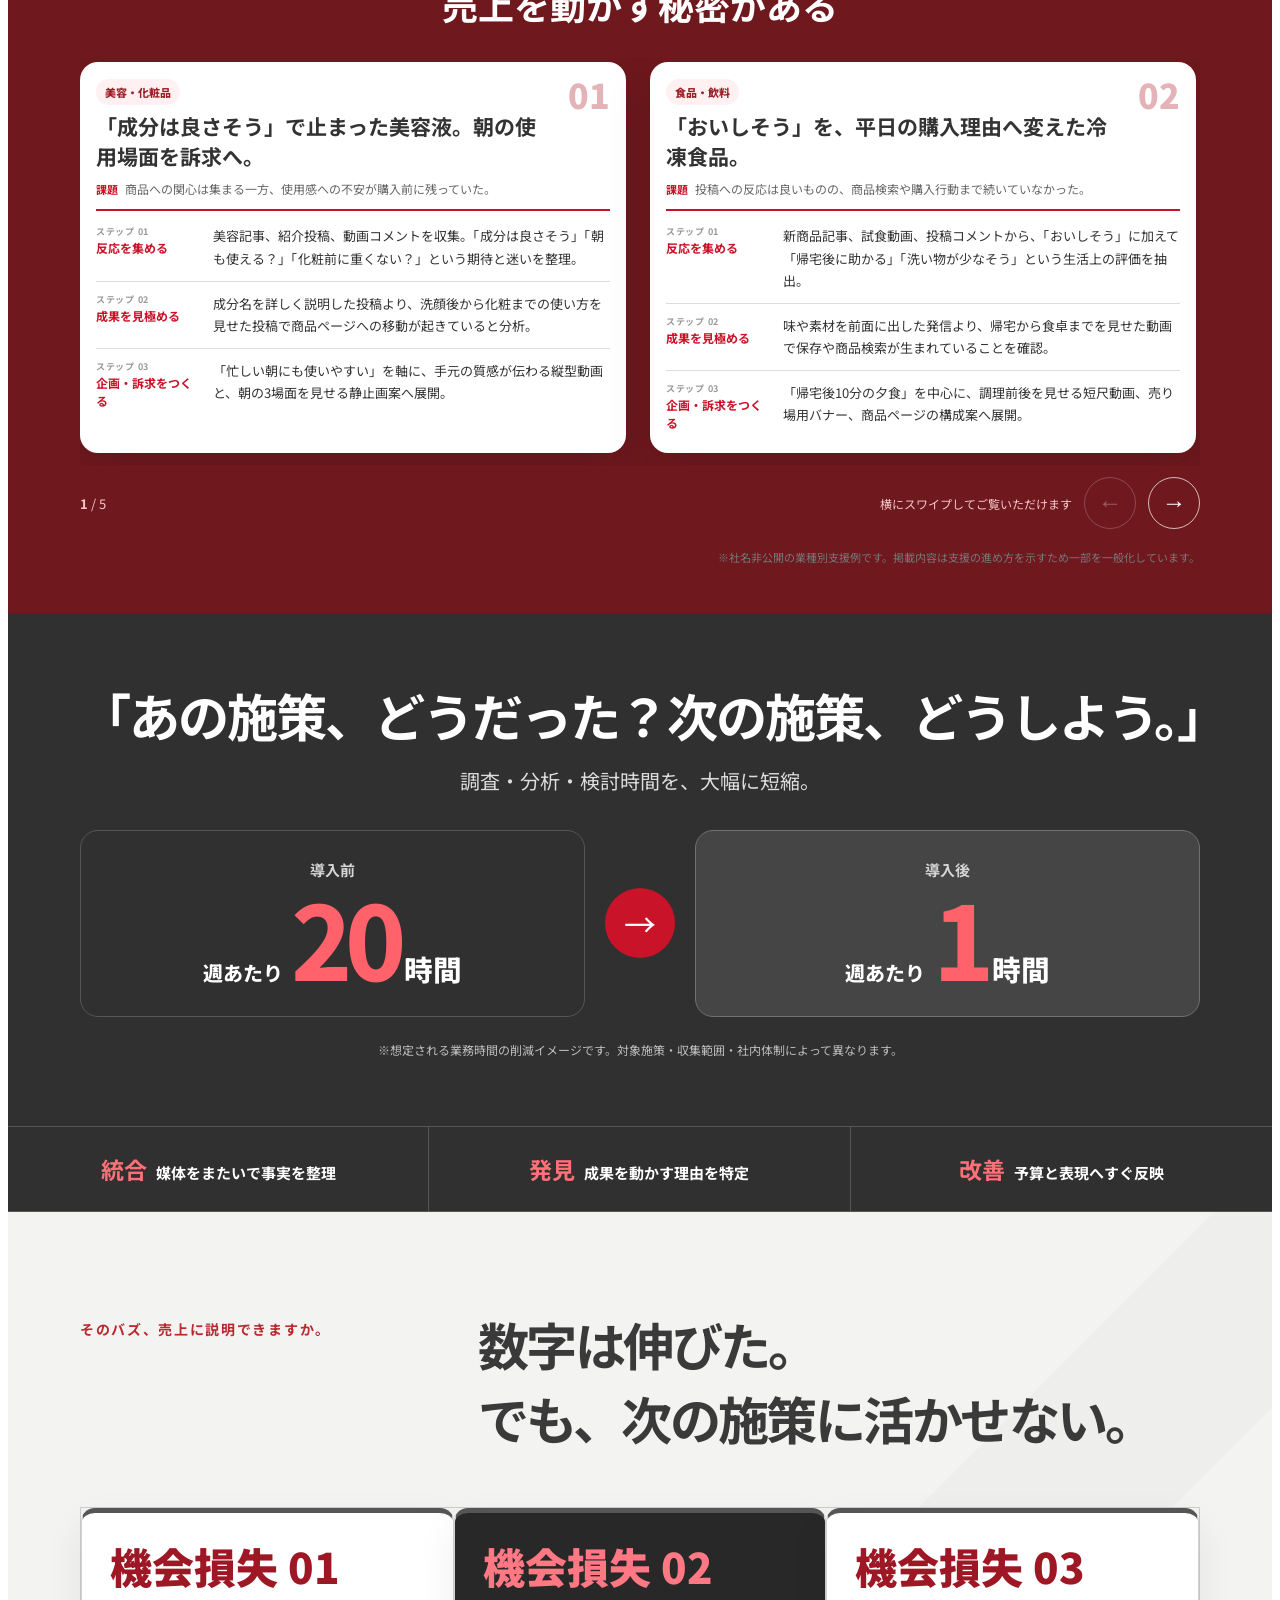
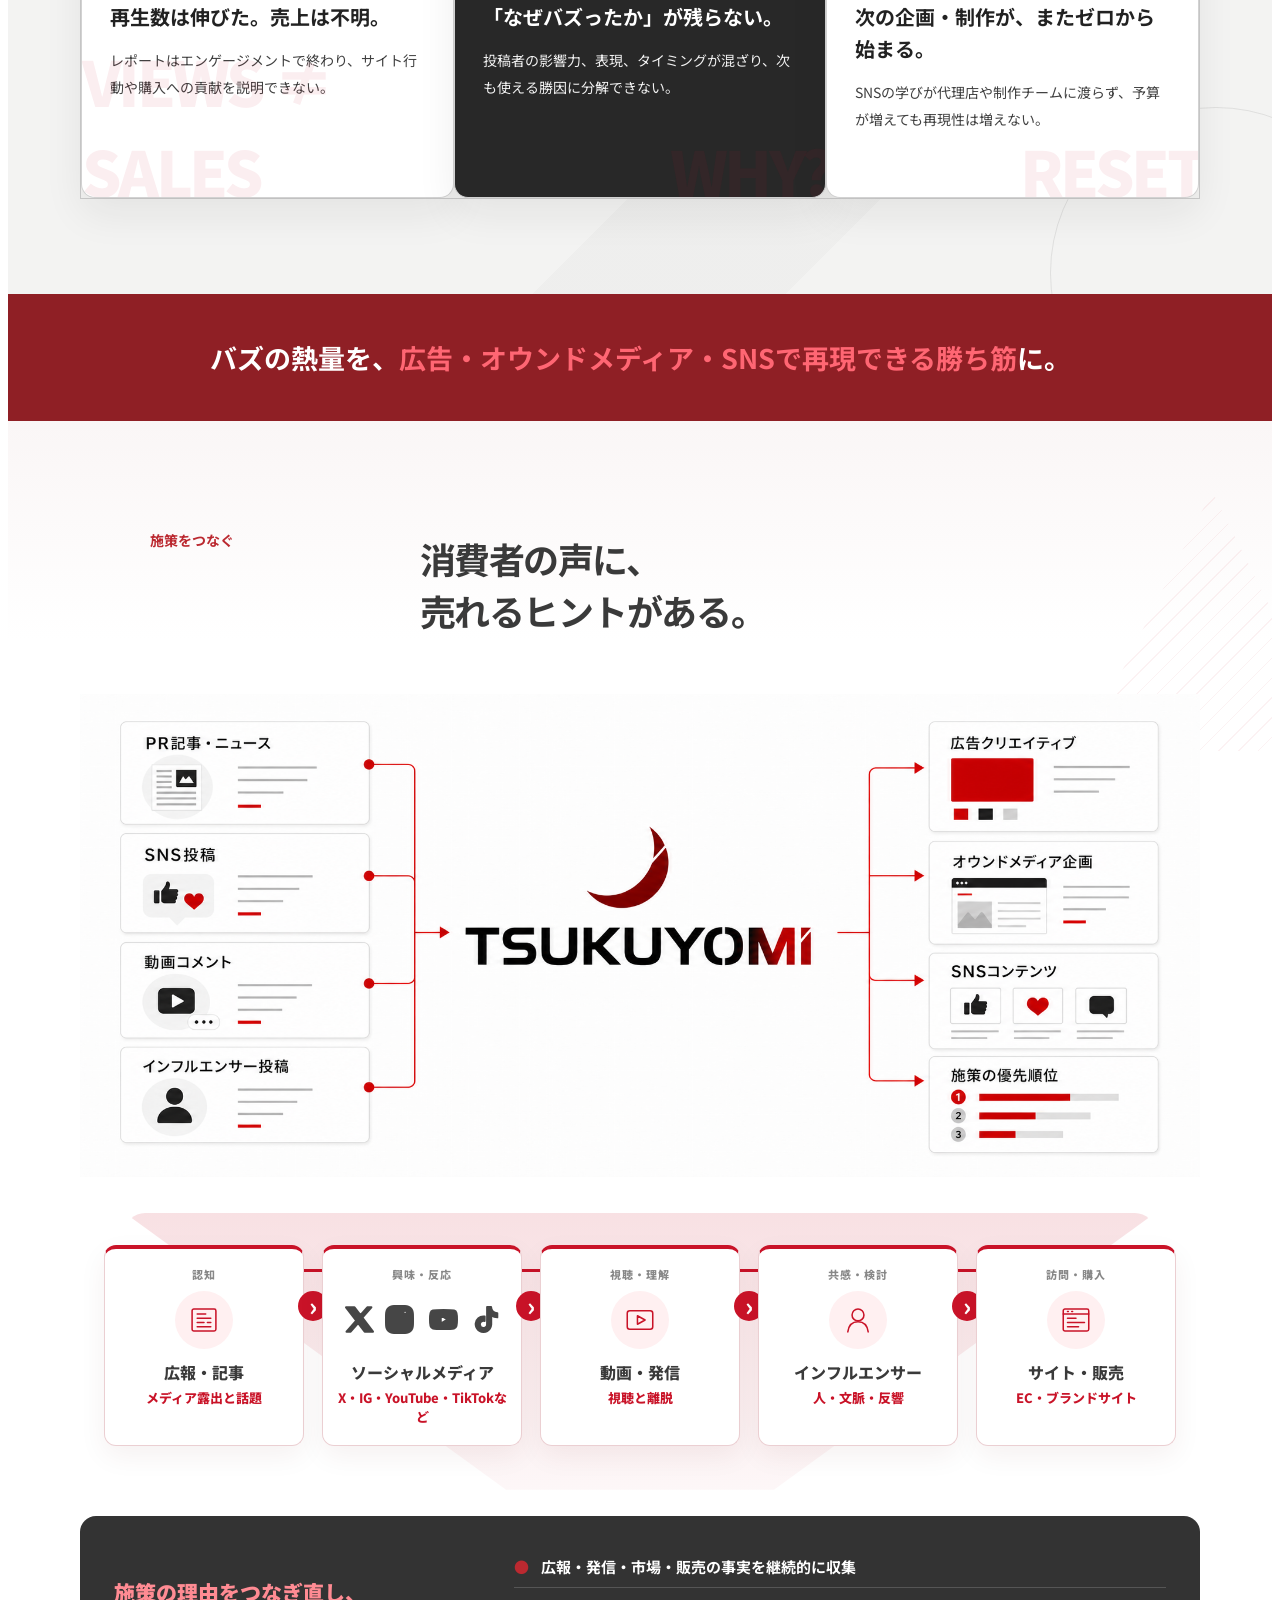
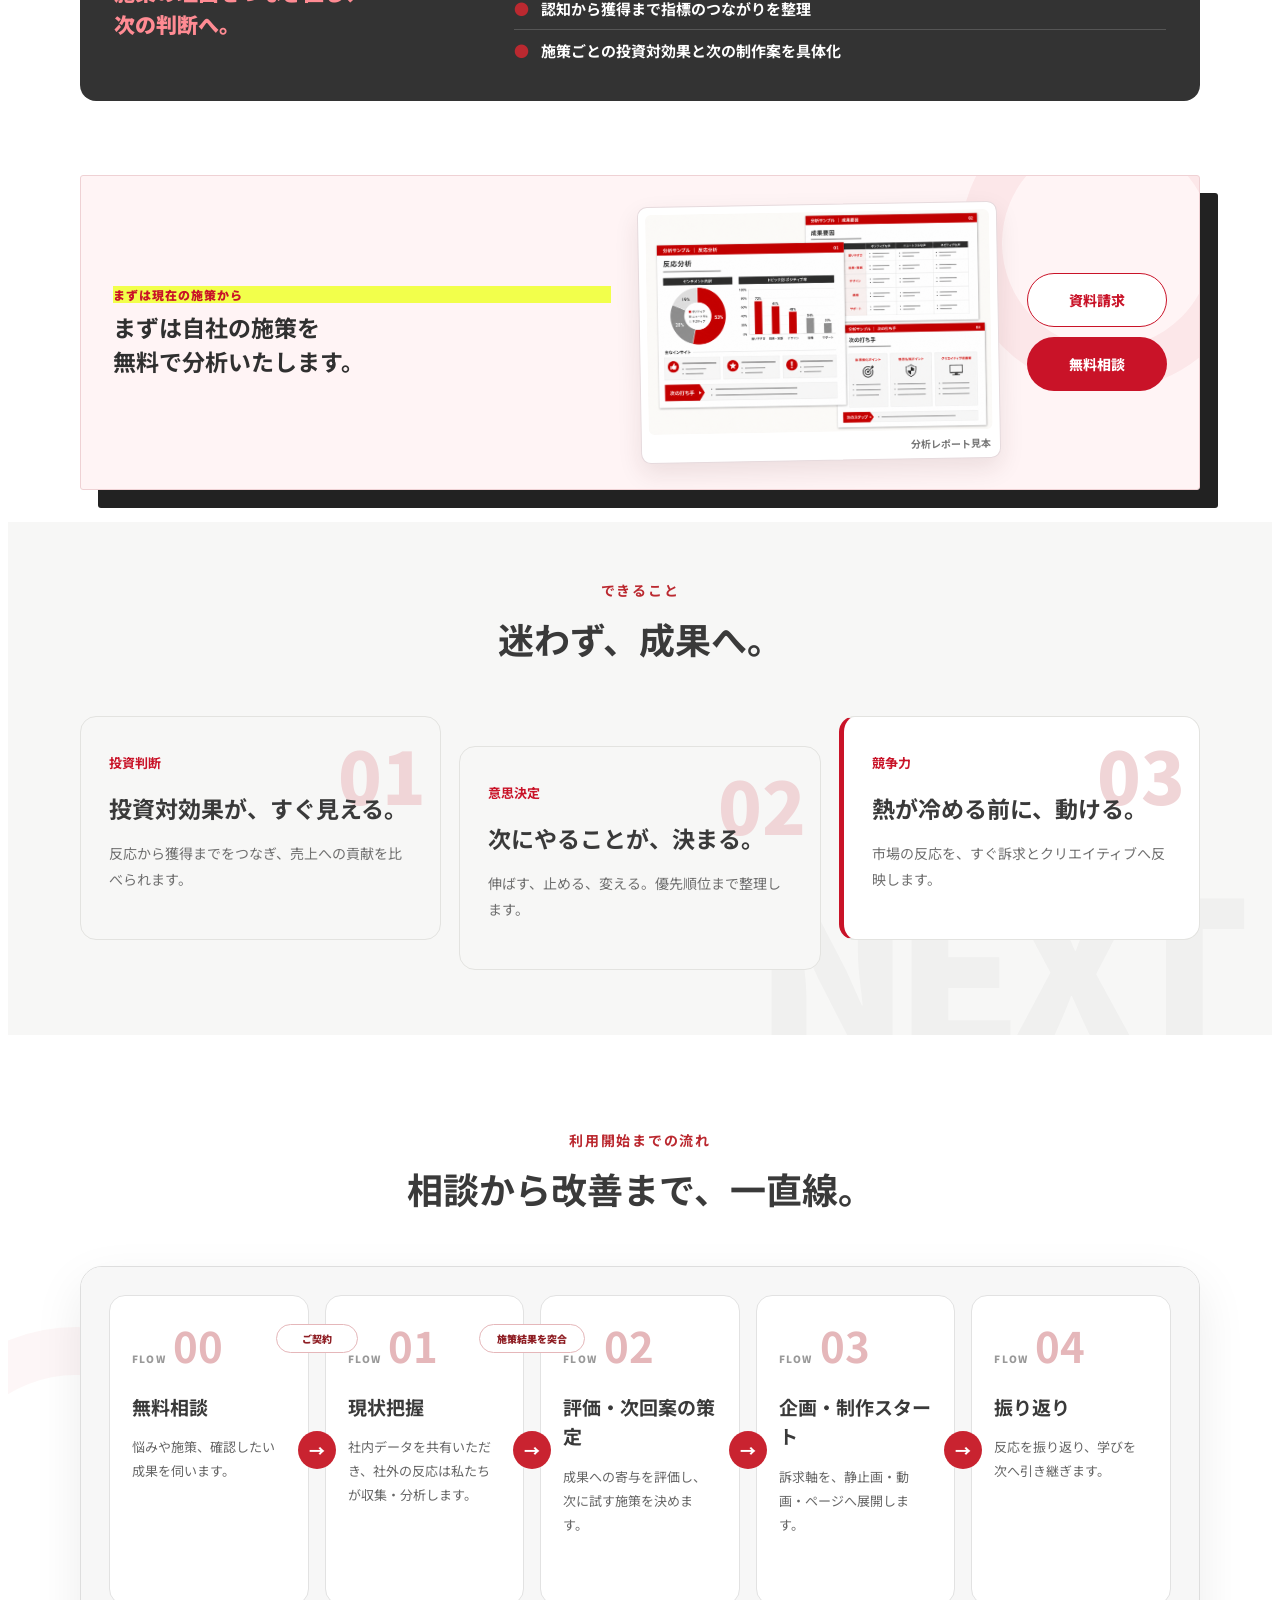
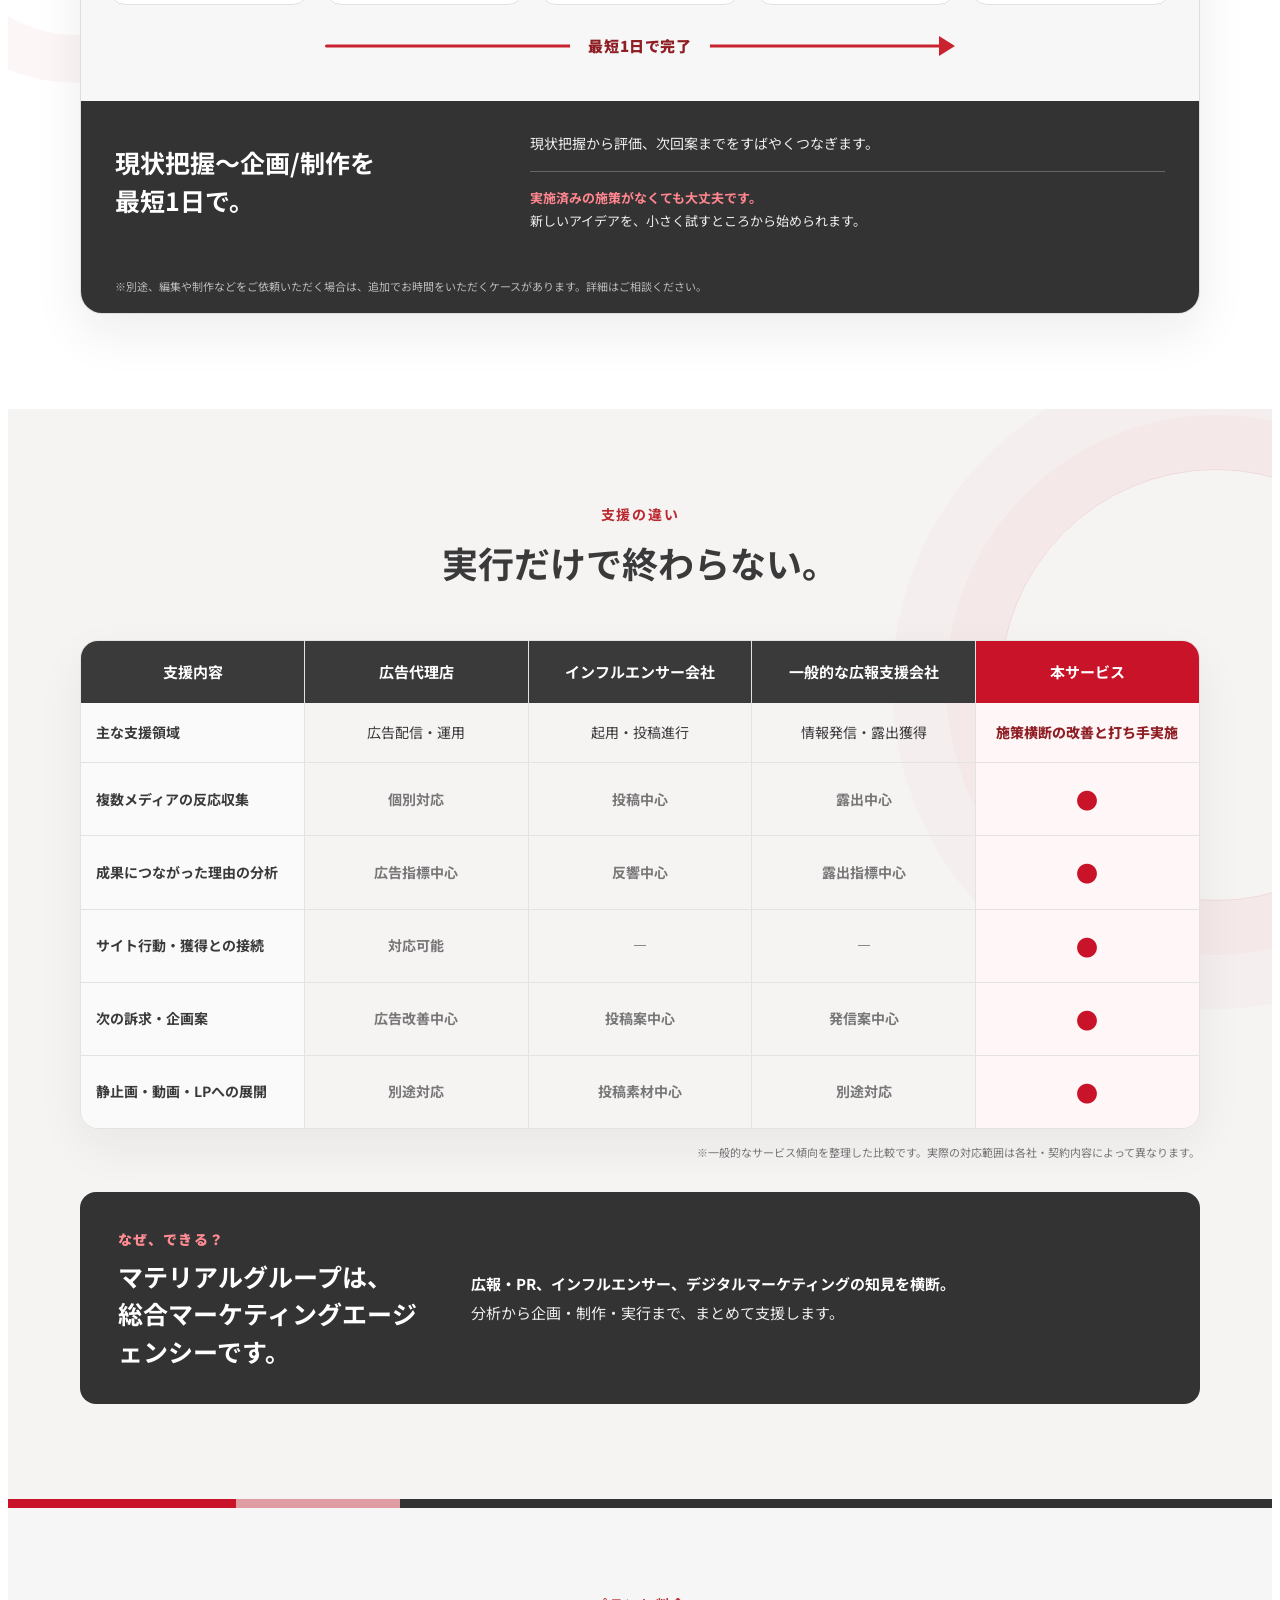
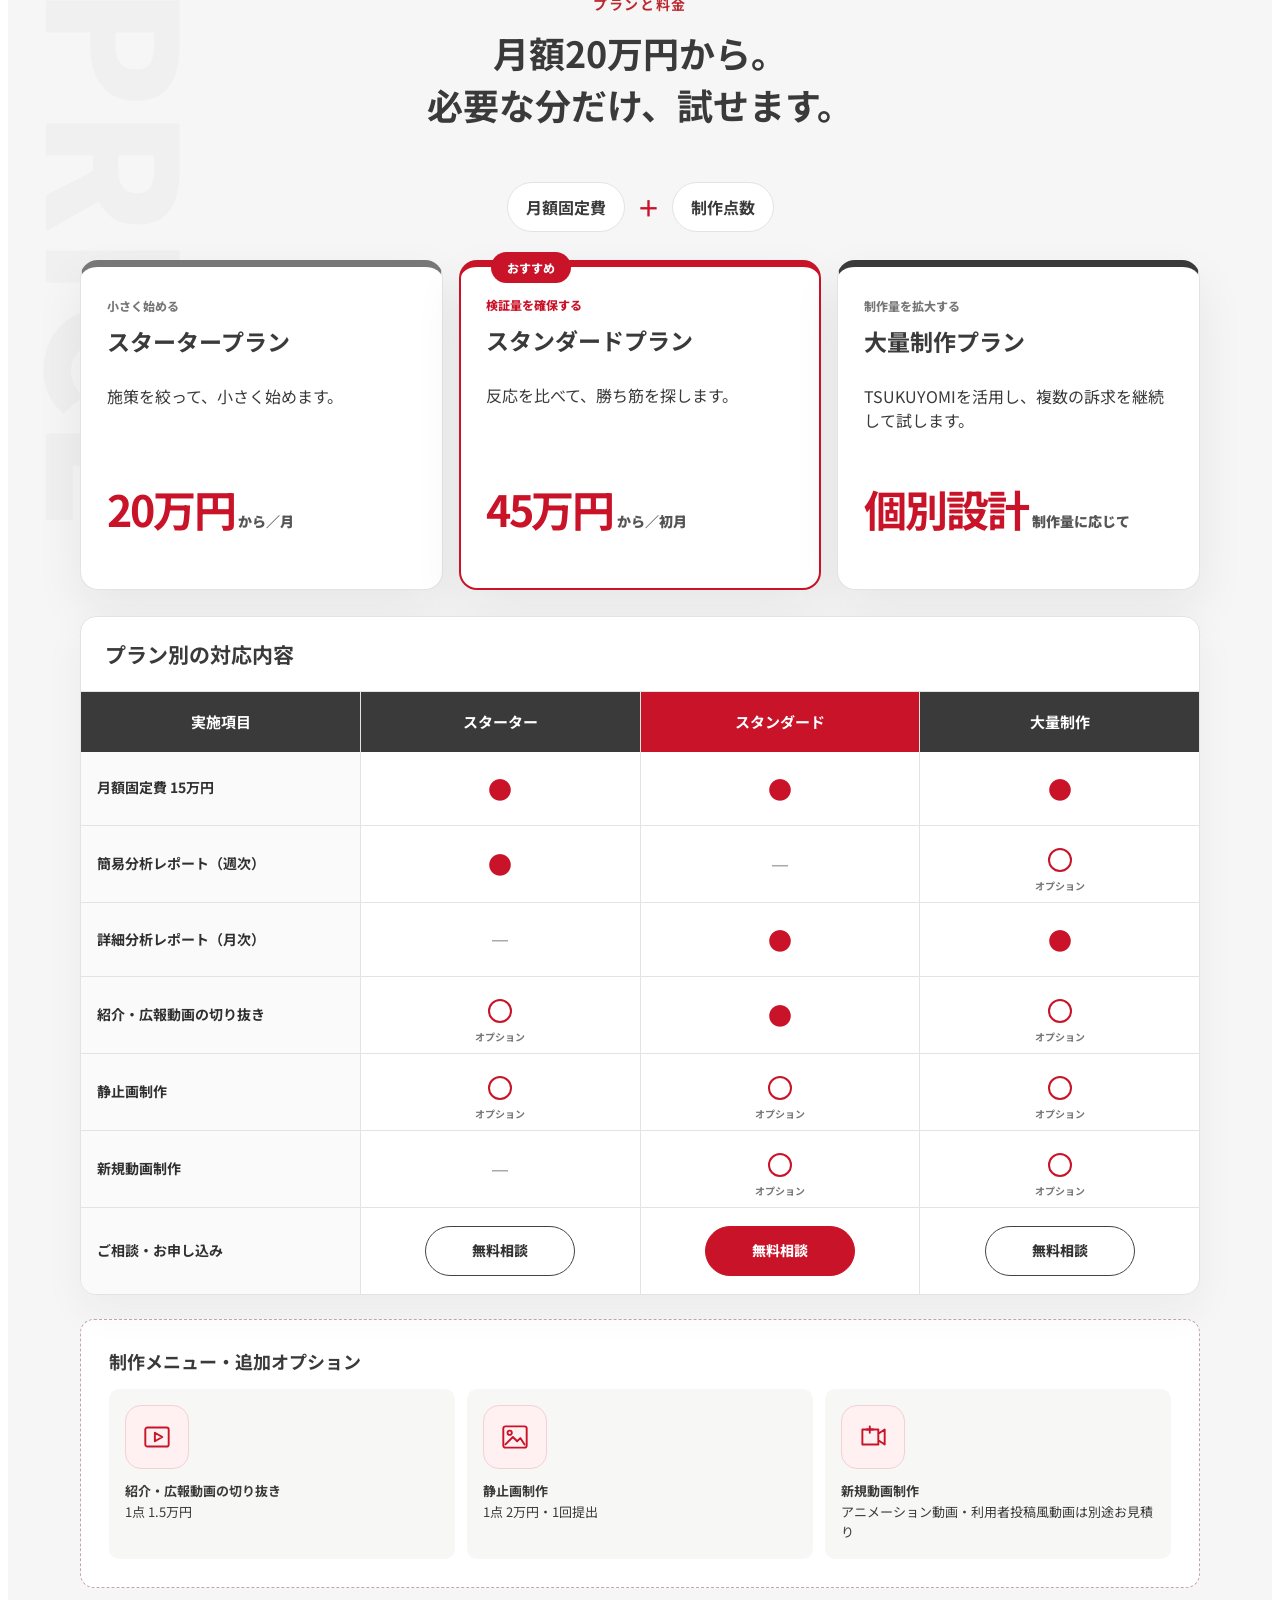
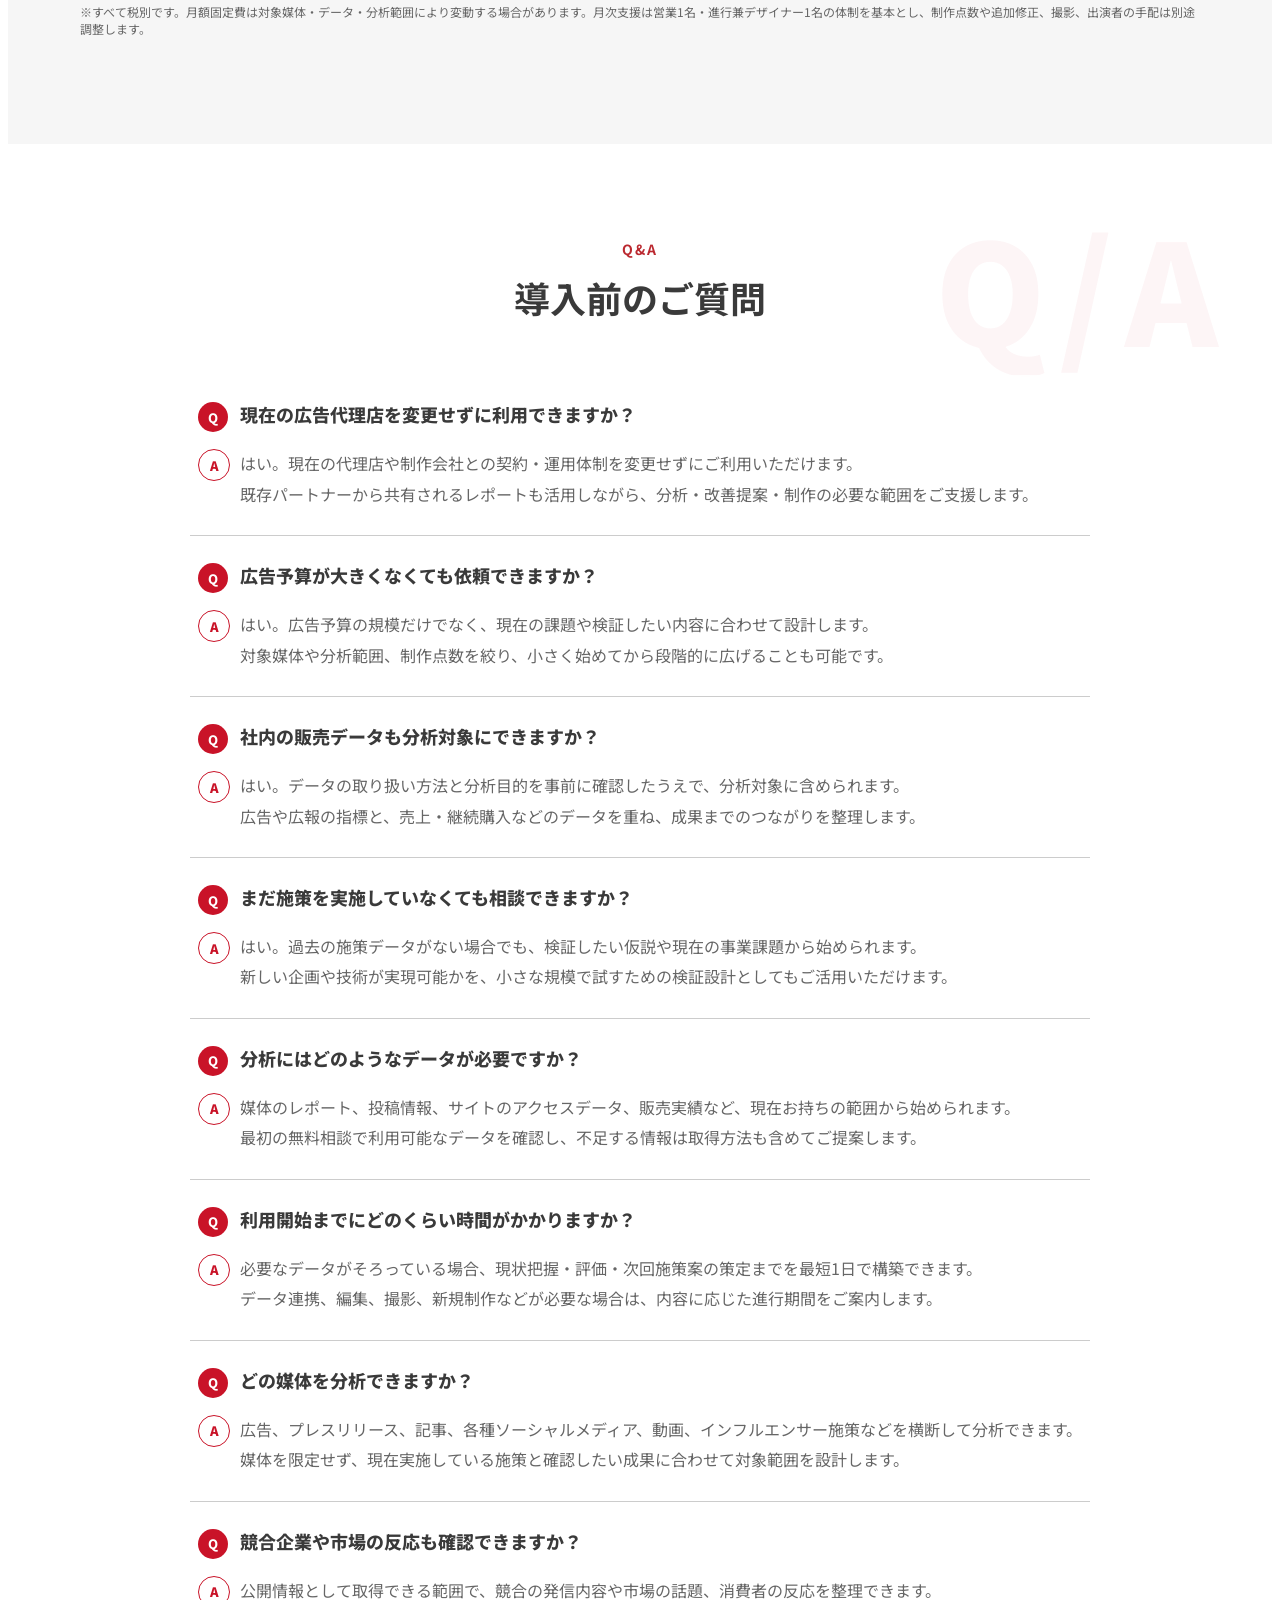
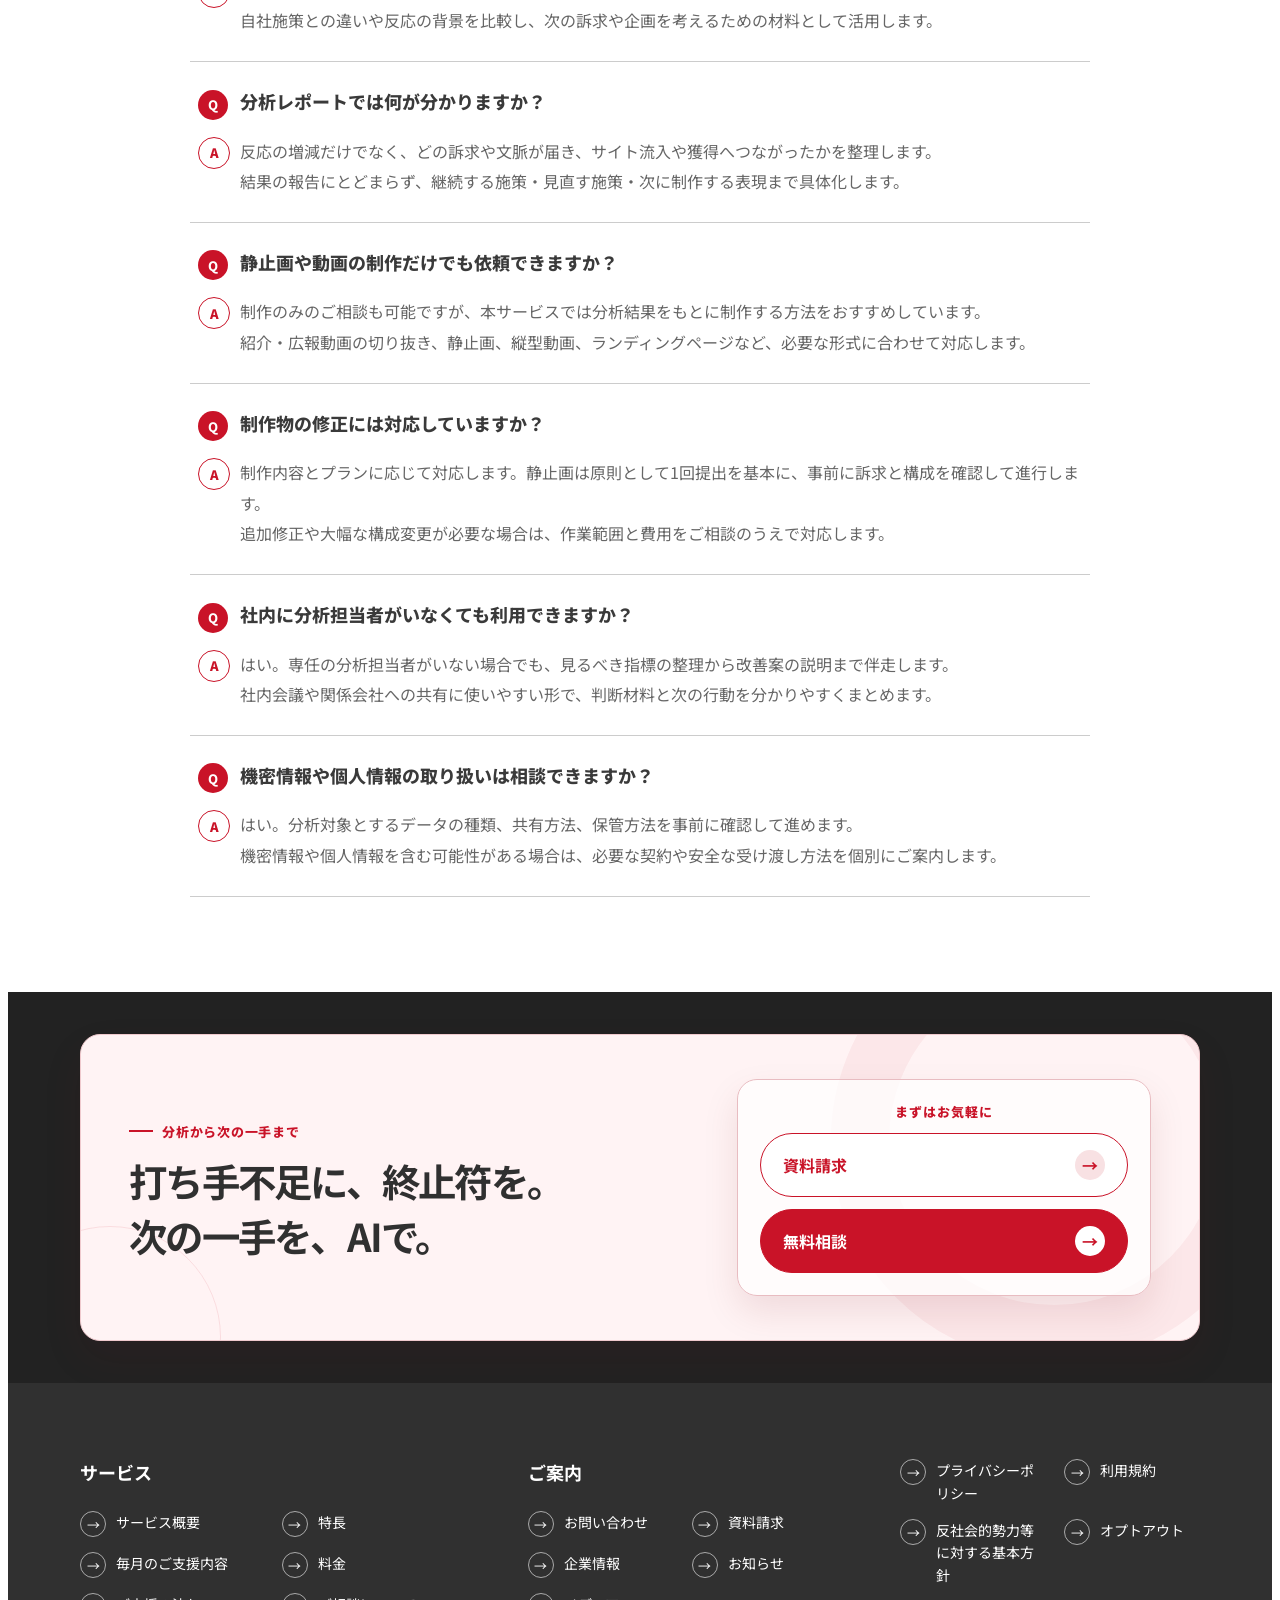
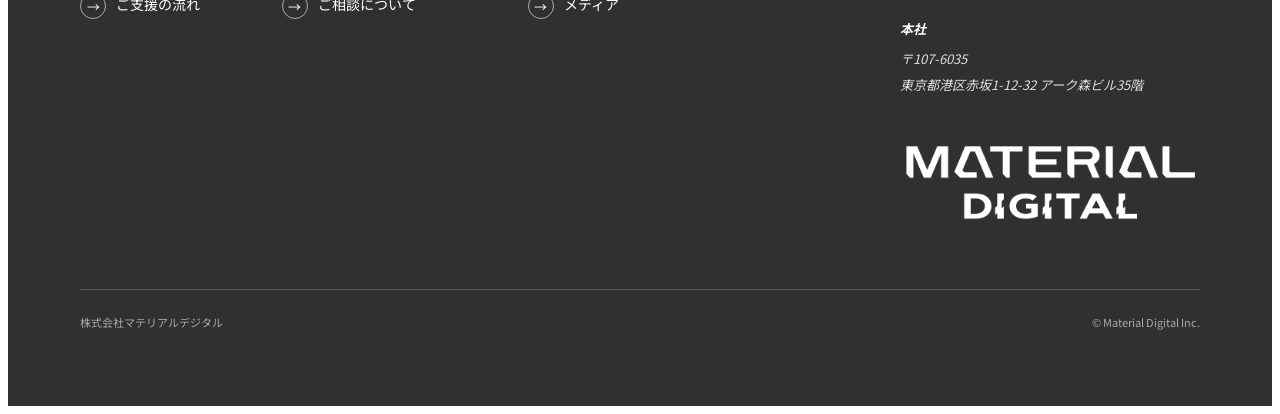
==== commit 4f28a19e: "TSUKUYOMIロゴと新概念図を反映" ====
--- a/sns-performance/index.html
+++ b/sns-performance/index.html
@@ -237,6 +237,13 @@
 #mdj .pain-grid .pain-card:nth-child(2) .num{color:#ff7883}
 #mdj .pain-card:nth-child(2) p{color:#f2f2f2}
 #mdj.motion-ready .pain-card.reveal-item{opacity:1}
+#mdj .tsukuyomi-wordmark{display:block;width:100%;height:auto}
+#mdj .hero-product-name{width:min(100%,520px);padding:8px 12px;background:#fff}
+#mdj .hero-product-name .tsukuyomi-wordmark{mix-blend-mode:multiply}
+#mdj .dash-brand-logo{display:block;width:118px;height:auto;mix-blend-mode:multiply}
+#mdj .core-brand{display:block;padding:7px 9px;background:#fff;border-radius:3px}
+#mdj .core-brand .tsukuyomi-wordmark{width:128px;mix-blend-mode:multiply}
+@media(max-width:767px){#mdj .hero-product-name{width:min(100%,340px);padding:5px 7px}#mdj .dash-brand-logo{width:104px}#mdj .core-brand .tsukuyomi-wordmark{width:116px}}
 #mdj .media-heading{text-align:left;display:grid;grid-template-columns:.55fr 1.45fr;align-items:start}.media-heading .tag{margin-top:14px}.media-heading h2{margin:0;font-size:clamp(40px,4vw,58px)}
 #mdj .mid-cta-box{border-radius:3px;box-shadow:18px 18px 0 #222}.mid-cta-label{border-radius:0;background:var(--acid);color:#222}
 #mdj .final{position:relative;overflow:hidden;background:#222}.final::after{content:"MOVE";position:absolute;right:-20px;bottom:-50px;color:rgba(255,255,255,.05);font-size:190px;font-weight:900;line-height:1}.final-actions a:first-child{background:var(--acid);color:#222}
@@ -265,7 +272,7 @@
 <div class="hero">
 <div class="inner hero-grid">
 <div class="hero-copy">
-<p class="hero-product"><strong class="hero-product-name">TSUKUYOMI</strong><span class="hero-product-by">by Material Digital</span></p>
+<p class="hero-product"><strong class="hero-product-name"><img class="tsukuyomi-wordmark" src="../tsukuyomi-wordmark.jpeg" width="1400" height="331" alt="TSUKUYOMI"></strong><span class="hero-product-by">by Material Digital</span></p>
 <p class="audience-chip">広告予算を持つ、SNS施策担当者へ</p>
 <h1 class="hero-benefit"><span>市場やデータを、読む。</span><em>売れるクリエイティブを、つくる。</em></h1>
 <p class="hero-lead">バズで終わらせない。再生数やエンゲージメントの先にある「なぜ動いたか」を、広告・サイト・購入データまで横断して読み解き、勝ち文脈を広告・オウンドメディア・SNSの次の表現へつなげます。</p>
@@ -276,7 +283,7 @@
 </div>
 <div class="hero-visual">
 <div class="hero-dashboard" role="img" aria-label="SNSの反応と事業成果をつなぎ、広告・オウンドメディア・SNSの次のクリエイティブを導く分析ダッシュボード">
-<div class="dash-top"><span class="dash-brand"><i></i>TSUKUYOMI SIGNAL BOARD</span><span class="dash-live">● LIVE ANALYSIS</span></div>
+<div class="dash-top"><span class="dash-brand"><i></i><img class="dash-brand-logo" src="../tsukuyomi-wordmark.jpeg" width="1400" height="331" alt="TSUKUYOMI"><span>SIGNAL BOARD</span></span><span class="dash-live">● LIVE ANALYSIS</span></div>
 <div class="dash-kpis"><div class="dash-kpi"><small>SOCIAL REACTION</small><b>急上昇</b></div><div class="dash-kpi"><small>SALES SIGNAL</small><b class="red">連動あり</b></div><div class="dash-kpi"><small>NEXT ACTION</small><b>3案</b></div></div>
 <div class="dash-chart"><div class="dash-chart-head"><span>反応量 × 購入シグナル</span><span>直近施策</span></div><div class="dash-bars"><i style="--h:28%"></i><i style="--h:45%"></i><i style="--h:38%"></i><i class="hot" style="--h:72%"></i><i class="hot" style="--h:88%"></i><i style="--h:62%"></i><i class="hot" style="--h:95%"></i></div><div class="dash-line"></div></div>
 <div class="dash-bottom"><div class="signal-card"><small>WINNING CONTEXT</small><p class="signal-quote">「憧れ」よりも<br>“自分にもできそう”</p><div class="signal-score"></div></div><div class="creative-card"><small>NEXT CREATIVE</small><div class="creative-thumbs"><i></i><i></i><i></i></div></div></div>
@@ -299,7 +306,7 @@
 <p class="proof-note">※株式会社マテリアルデジタルの支援社数・実績数です。</p>
 </div>
 </div>
-<section class="conversion-map" aria-labelledby="conversion-map-title"><div class="inner"><div class="conversion-head"><small>READ THE MARKET. CREATE THE NEXT.</small><h2 id="conversion-map-title">市場を読み、次に売れる表現をつくる。</h2></div><div class="conversion-flow"><article class="conversion-node"><small>01 / READ</small><h3>市場と反応を読む</h3><div class="conversion-tags"><span>動画コメント</span><span>保存</span><span>共感ワード</span><span>投稿者</span></div></article><span class="flow-arrow" aria-hidden="true"></span><article class="conversion-node core-node"><small>02 / TSUKUYOMI</small><h3>反応と成果を統合分析</h3><div class="conversion-tags"><span>広告流入</span><span>サイト行動</span><span>購入</span><span>勝ち文脈</span></div></article><span class="flow-arrow" aria-hidden="true"></span><article class="conversion-node"><small>03 / CREATE</small><h3>クリエイティブをつくる</h3><div class="conversion-tags"><span>広告</span><span>オウンドメディア</span><span>SNS</span></div></article></div><p class="conversion-caption">SNSレポートで終わらせず、広告・オウンドメディア・SNSの企画と制作判断にそのまま使える状態へ。</p></div></section>
+<section class="conversion-map" aria-labelledby="conversion-map-title"><div class="inner"><div class="conversion-head"><small>READ THE MARKET. CREATE THE NEXT.</small><h2 id="conversion-map-title">市場を読み、次に売れる表現をつくる。</h2></div><div class="conversion-flow"><article class="conversion-node"><small>01 / READ</small><h3>市場と反応を読む</h3><div class="conversion-tags"><span>動画コメント</span><span>保存</span><span>共感ワード</span><span>投稿者</span></div></article><span class="flow-arrow" aria-hidden="true"></span><article class="conversion-node core-node"><span class="core-brand"><img class="tsukuyomi-wordmark" src="../tsukuyomi-wordmark.jpeg" width="1400" height="331" alt="TSUKUYOMI"></span><h3>反応と成果を統合分析</h3><div class="conversion-tags"><span>広告流入</span><span>サイト行動</span><span>購入</span><span>勝ち文脈</span></div></article><span class="flow-arrow" aria-hidden="true"></span><article class="conversion-node"><small>03 / CREATE</small><h3>クリエイティブをつくる</h3><div class="conversion-tags"><span>広告</span><span>オウンドメディア</span><span>SNS</span></div></article></div><p class="conversion-caption">SNSレポートで終わらせず、広告・オウンドメディア・SNSの企画と制作判断にそのまま使える状態へ。</p></div></section>
 <section class="step-system" id="strength">
 <div class="inner">
 <div class="heading">
@@ -485,7 +492,7 @@
 <h2>消費者の声に、<br>売れるヒントがある。</h2>
 </div>
 <figure class="media-visual md-visual">
-<img src="../tsukuyomi-analysis-flow-wide.png" width="1911" height="823" loading="lazy" alt="記事、SNS投稿、動画コメント、インフルエンサーの反応をTSUKUYOMIで読み、広告・オウンドメディア・SNSの企画や施策の優先順位へつなげる流れ">
+<img src="../tsukuyomi-concept-flow.png" width="1910" height="823" loading="lazy" alt="PR記事・ニュース、SNS投稿、動画コメント、インフルエンサー投稿の反応をTSUKUYOMIで読み、広告クリエイティブ、オウンドメディア企画、SNSコンテンツ、施策の優先順位へつなげる流れ">
 </figure>
 <div class="media-funnel-shell swipe-host">
 <div class="media-sources" aria-label="分析対象となる接点">
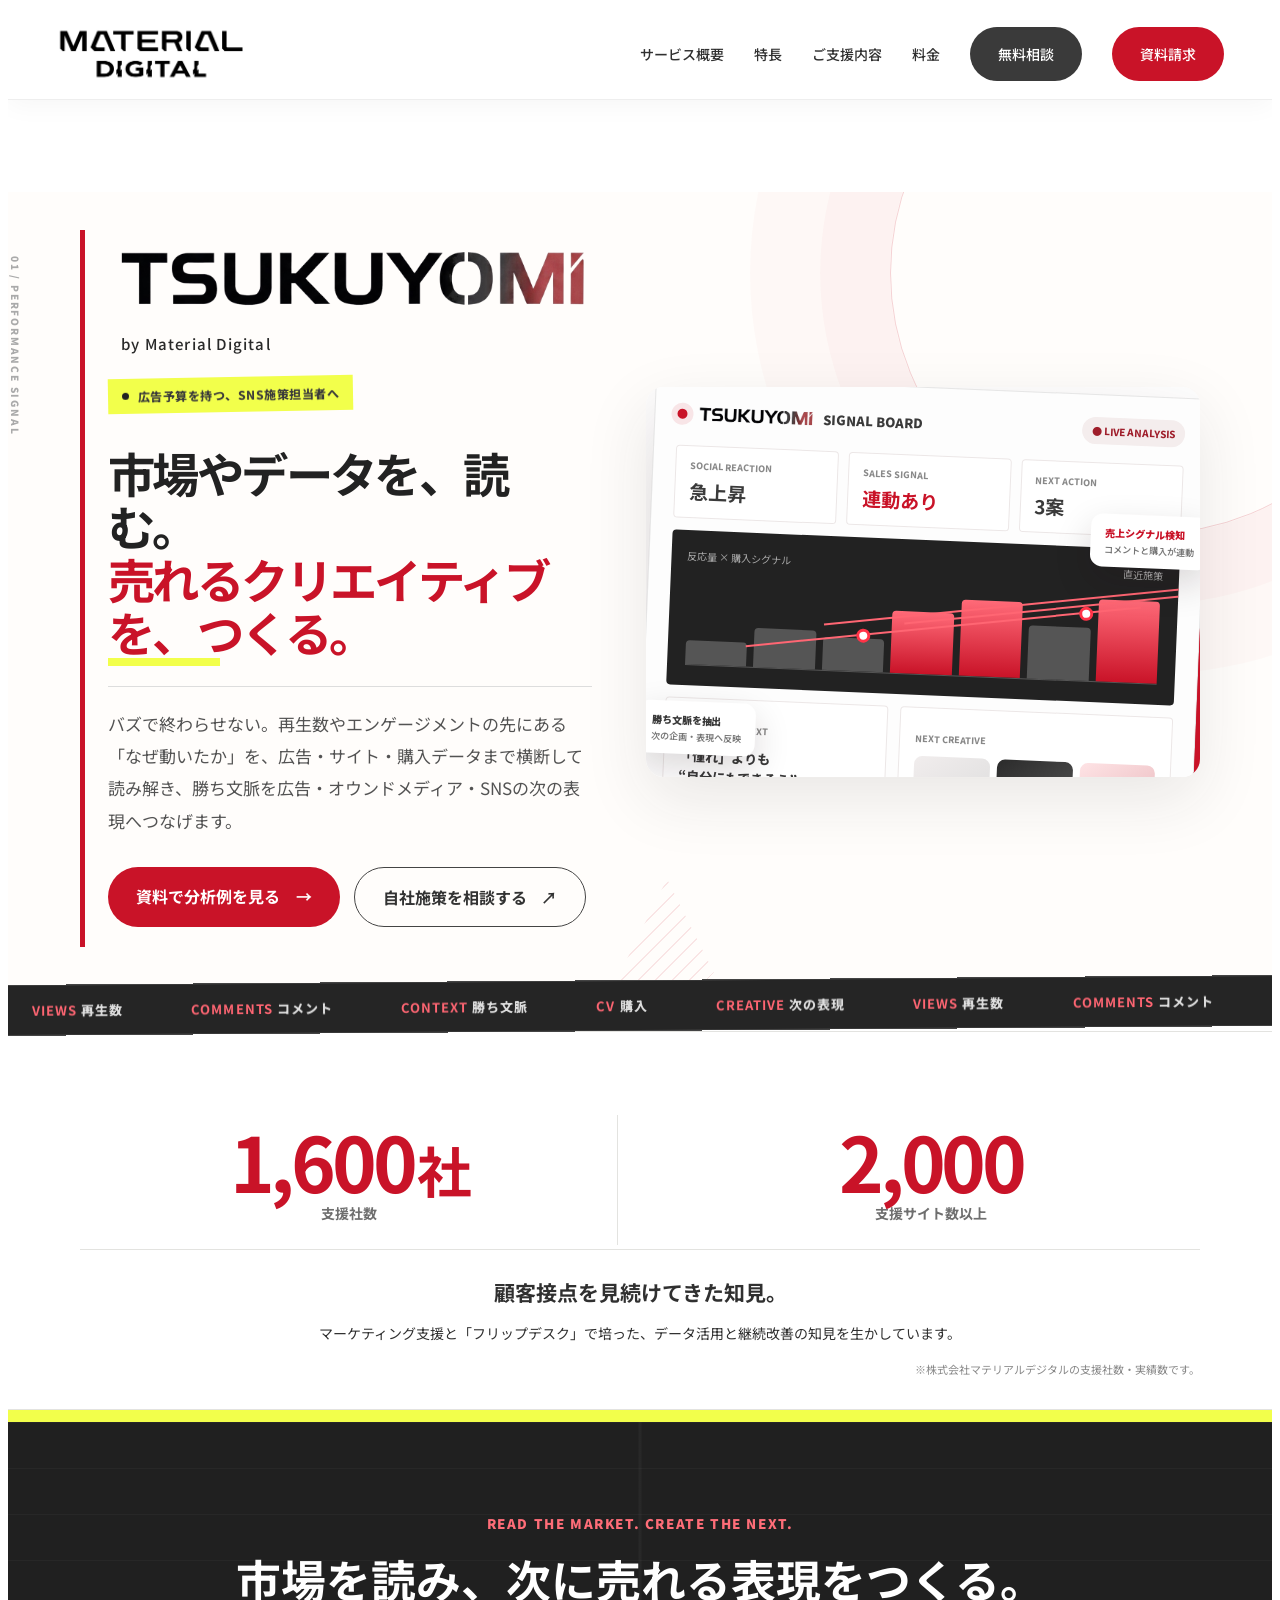
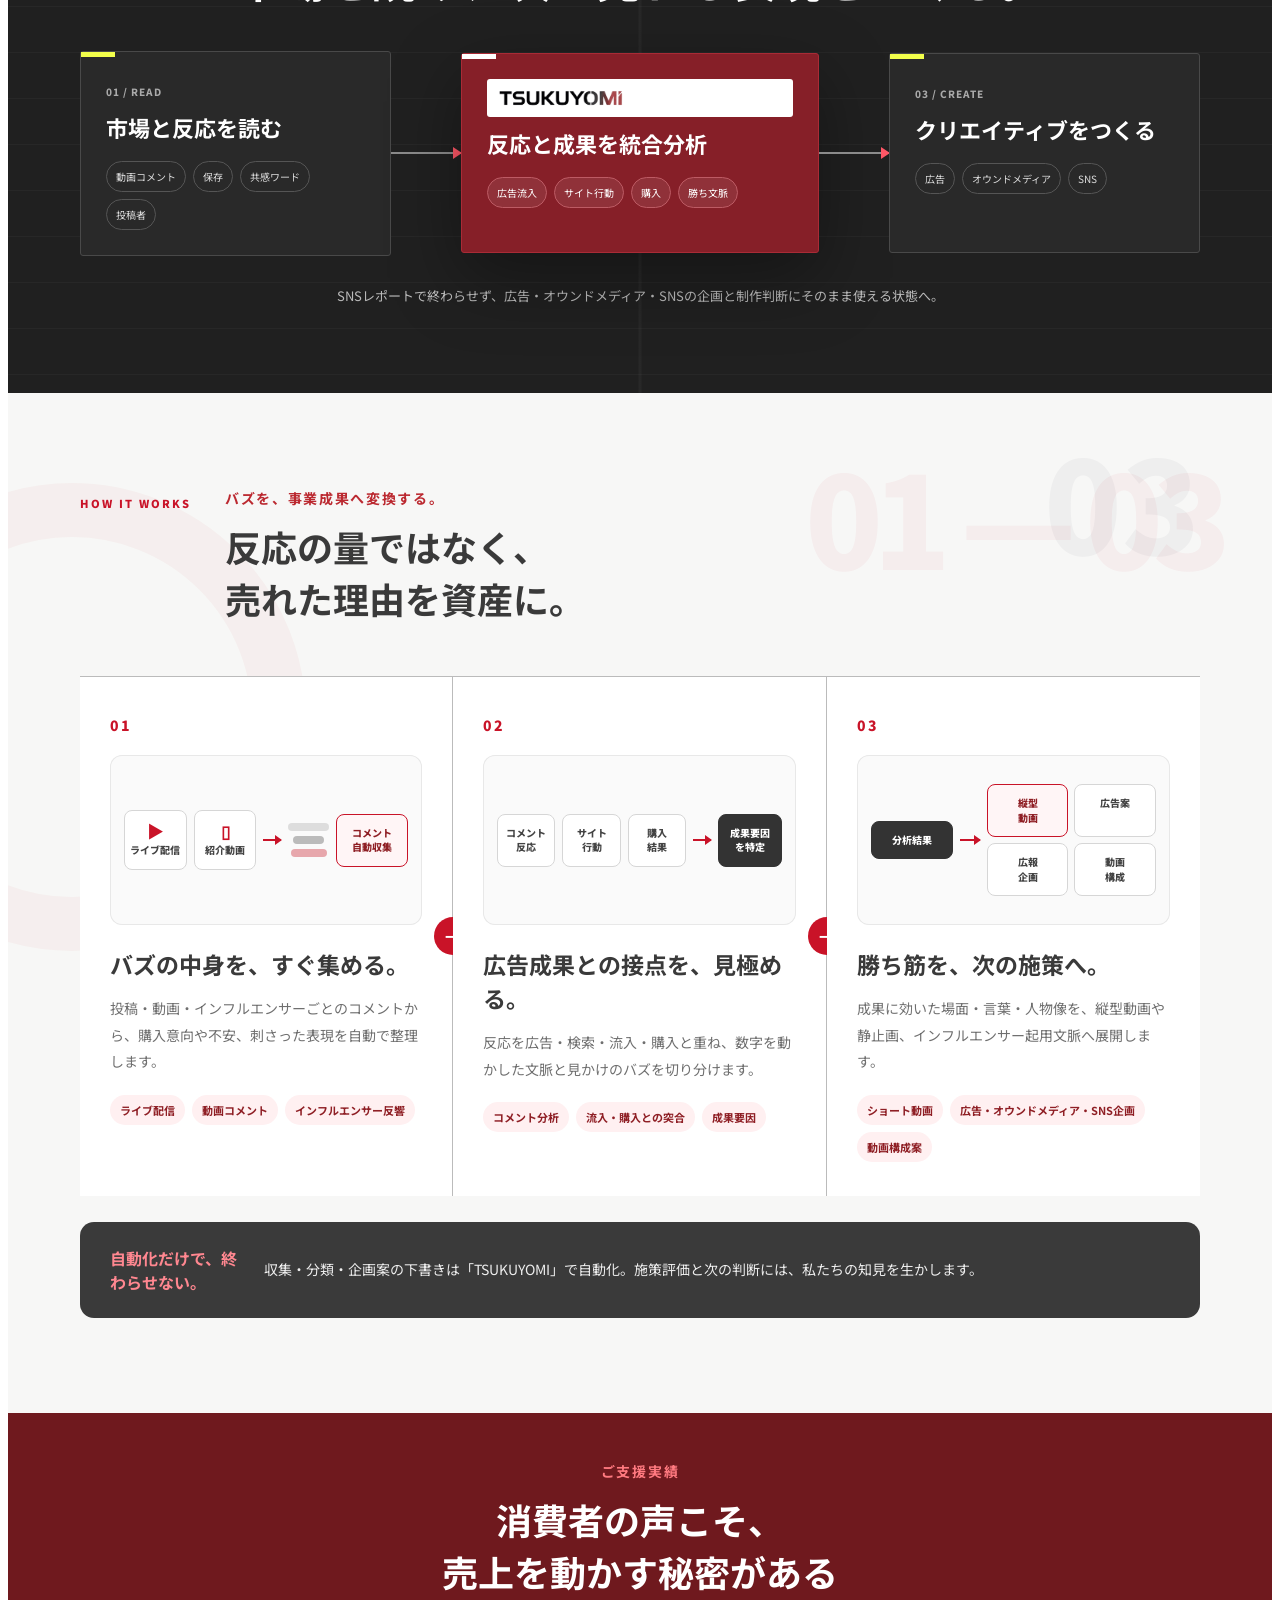
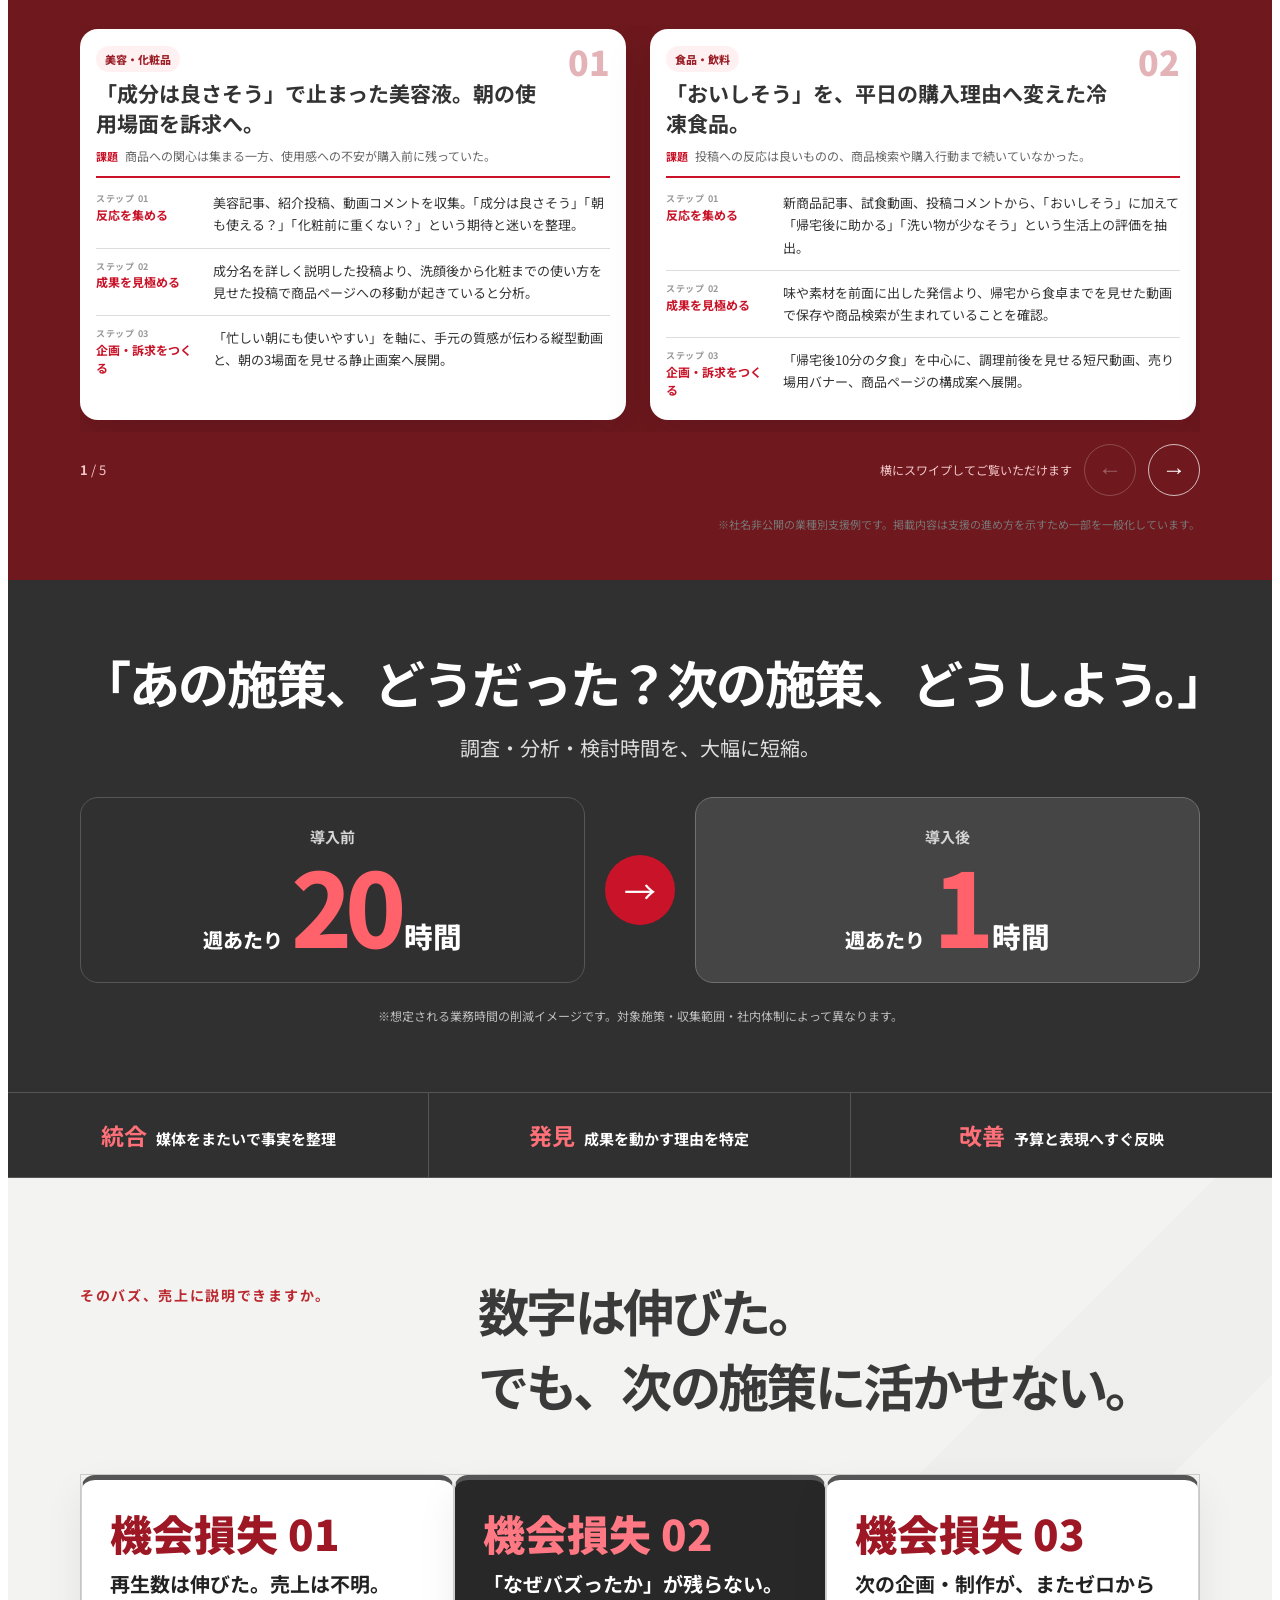
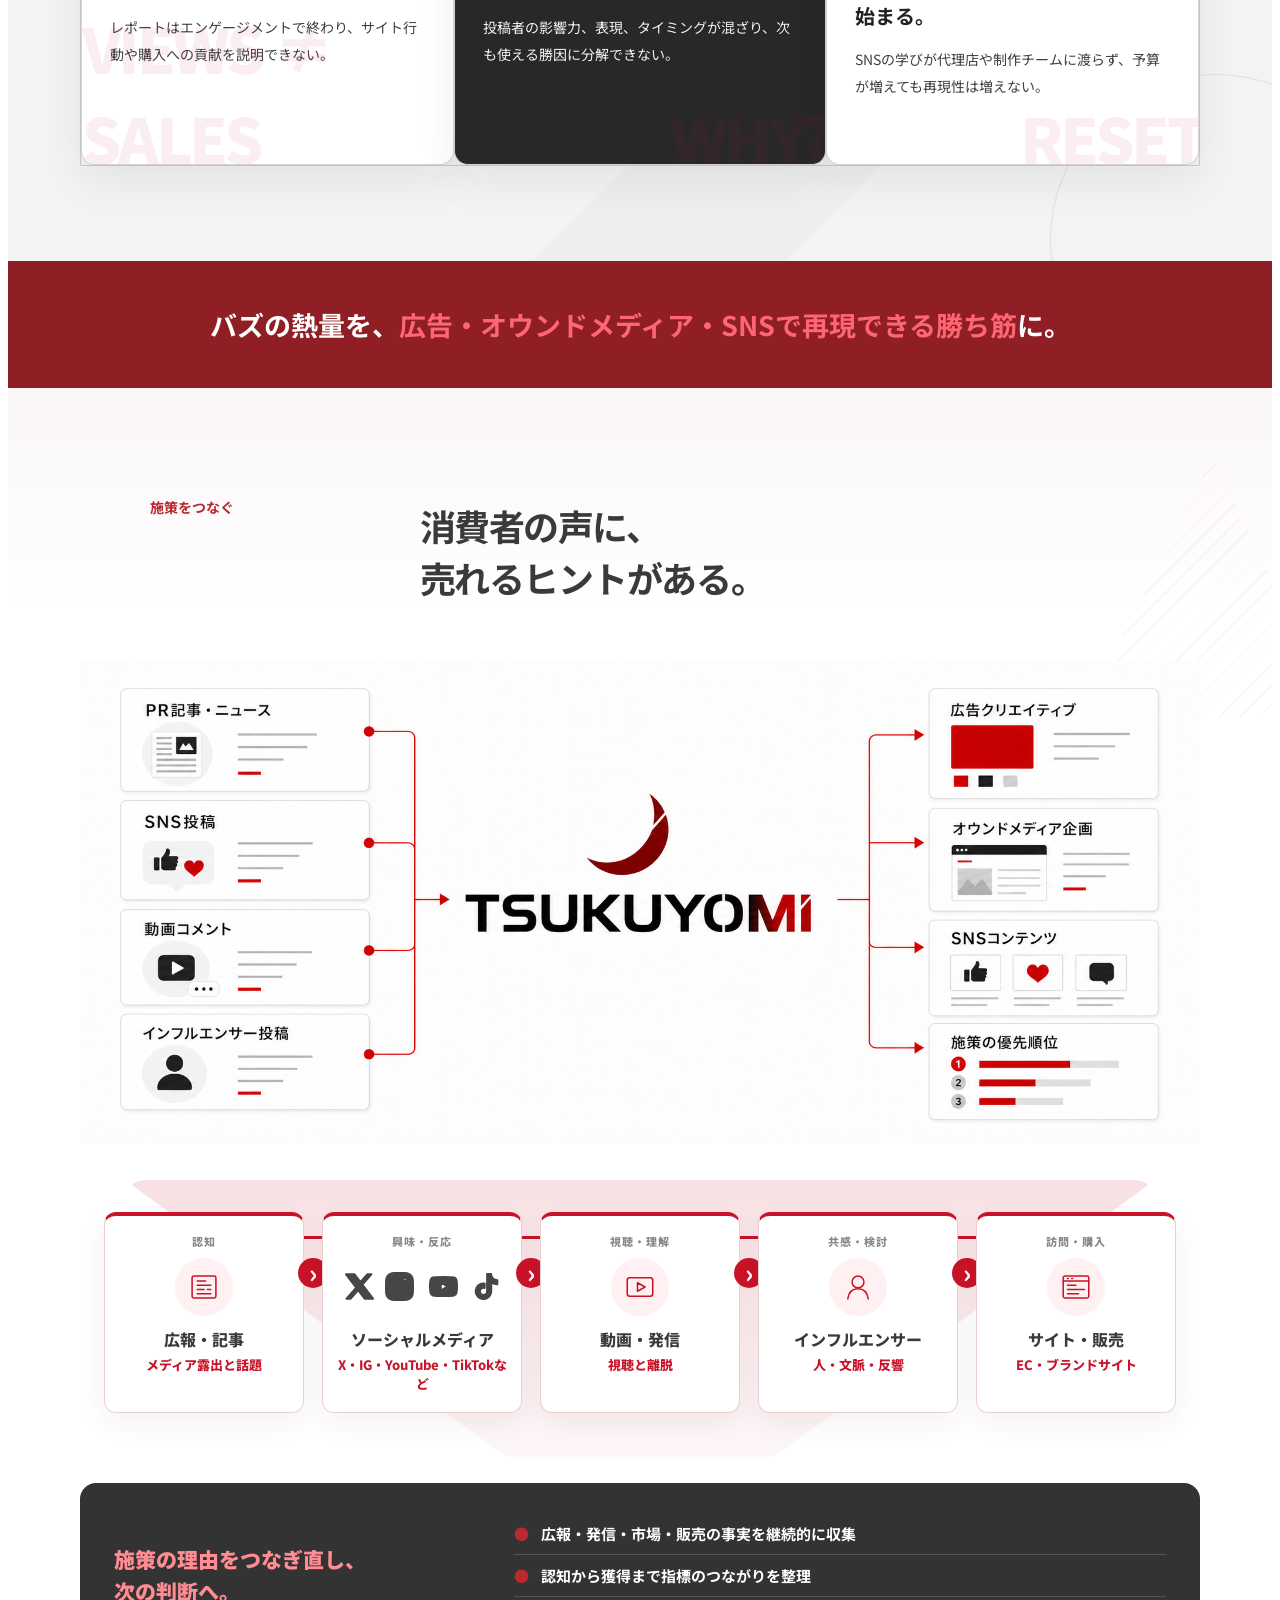
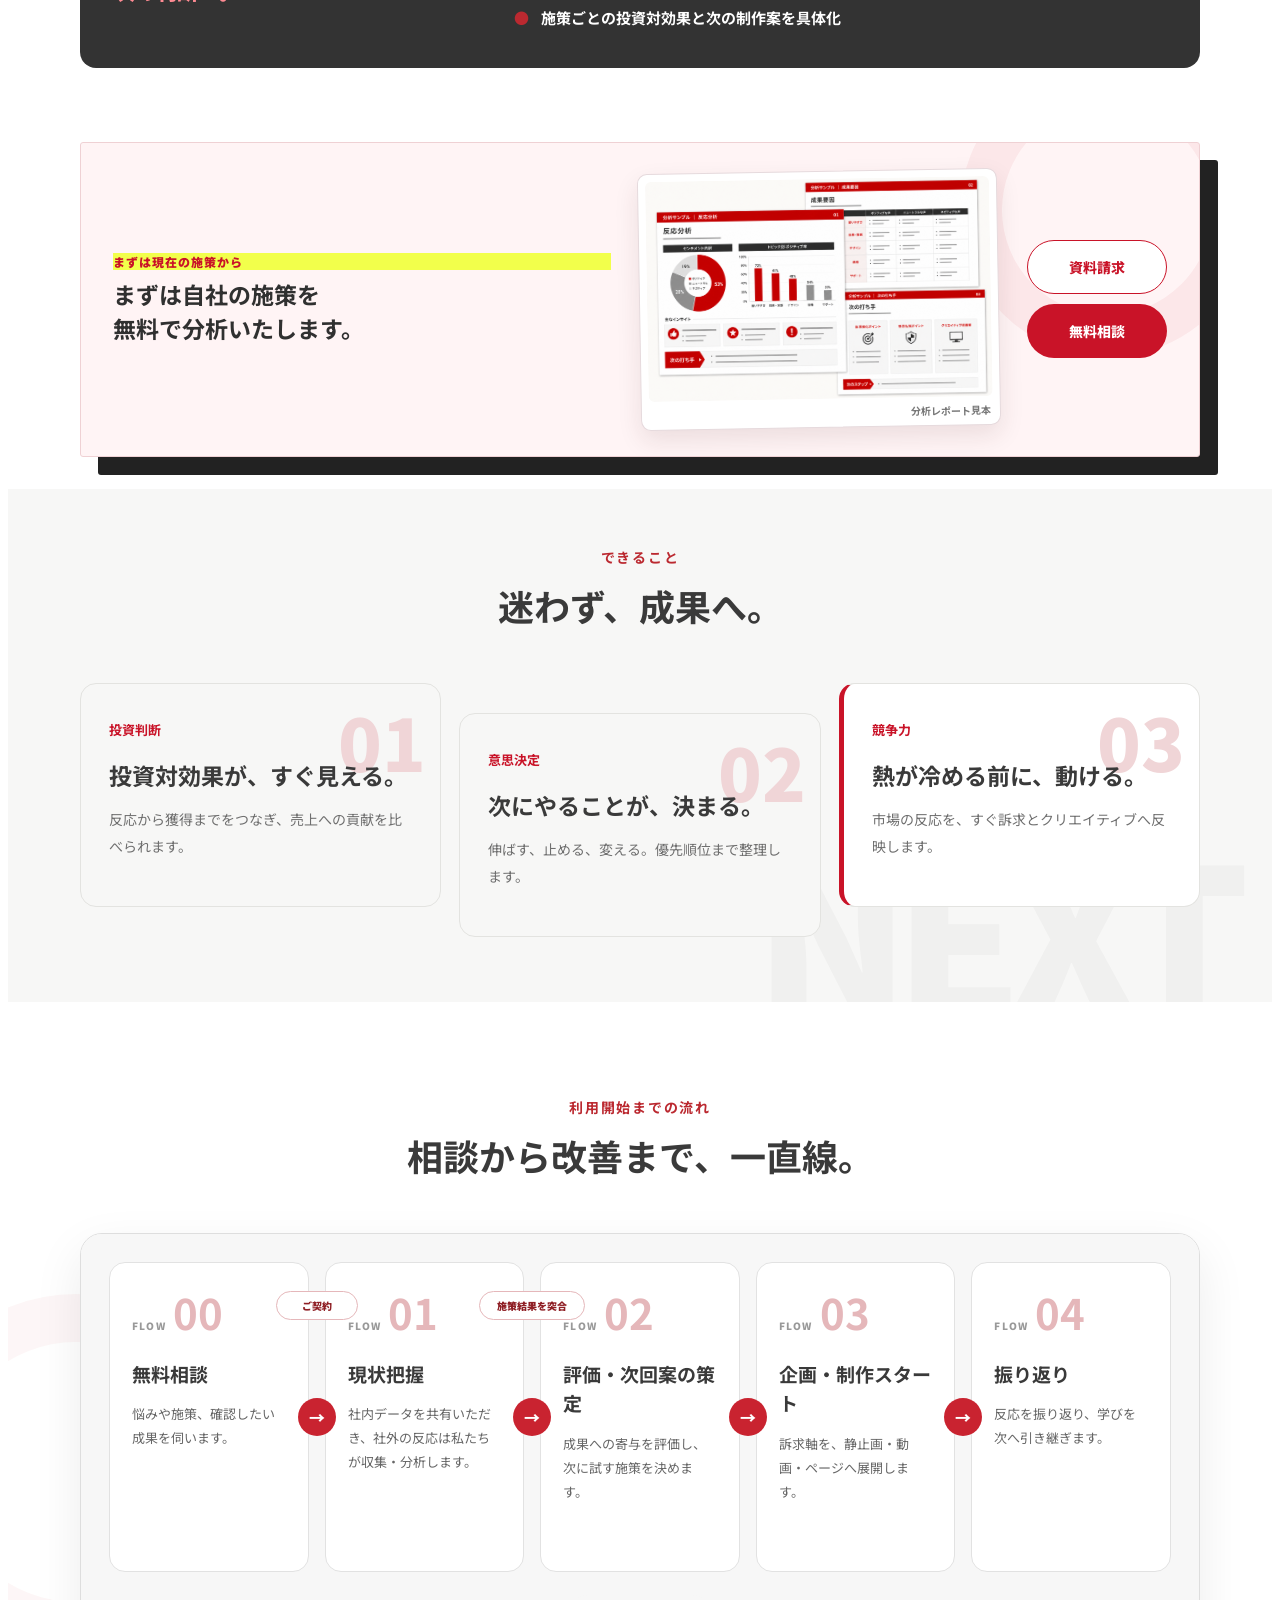
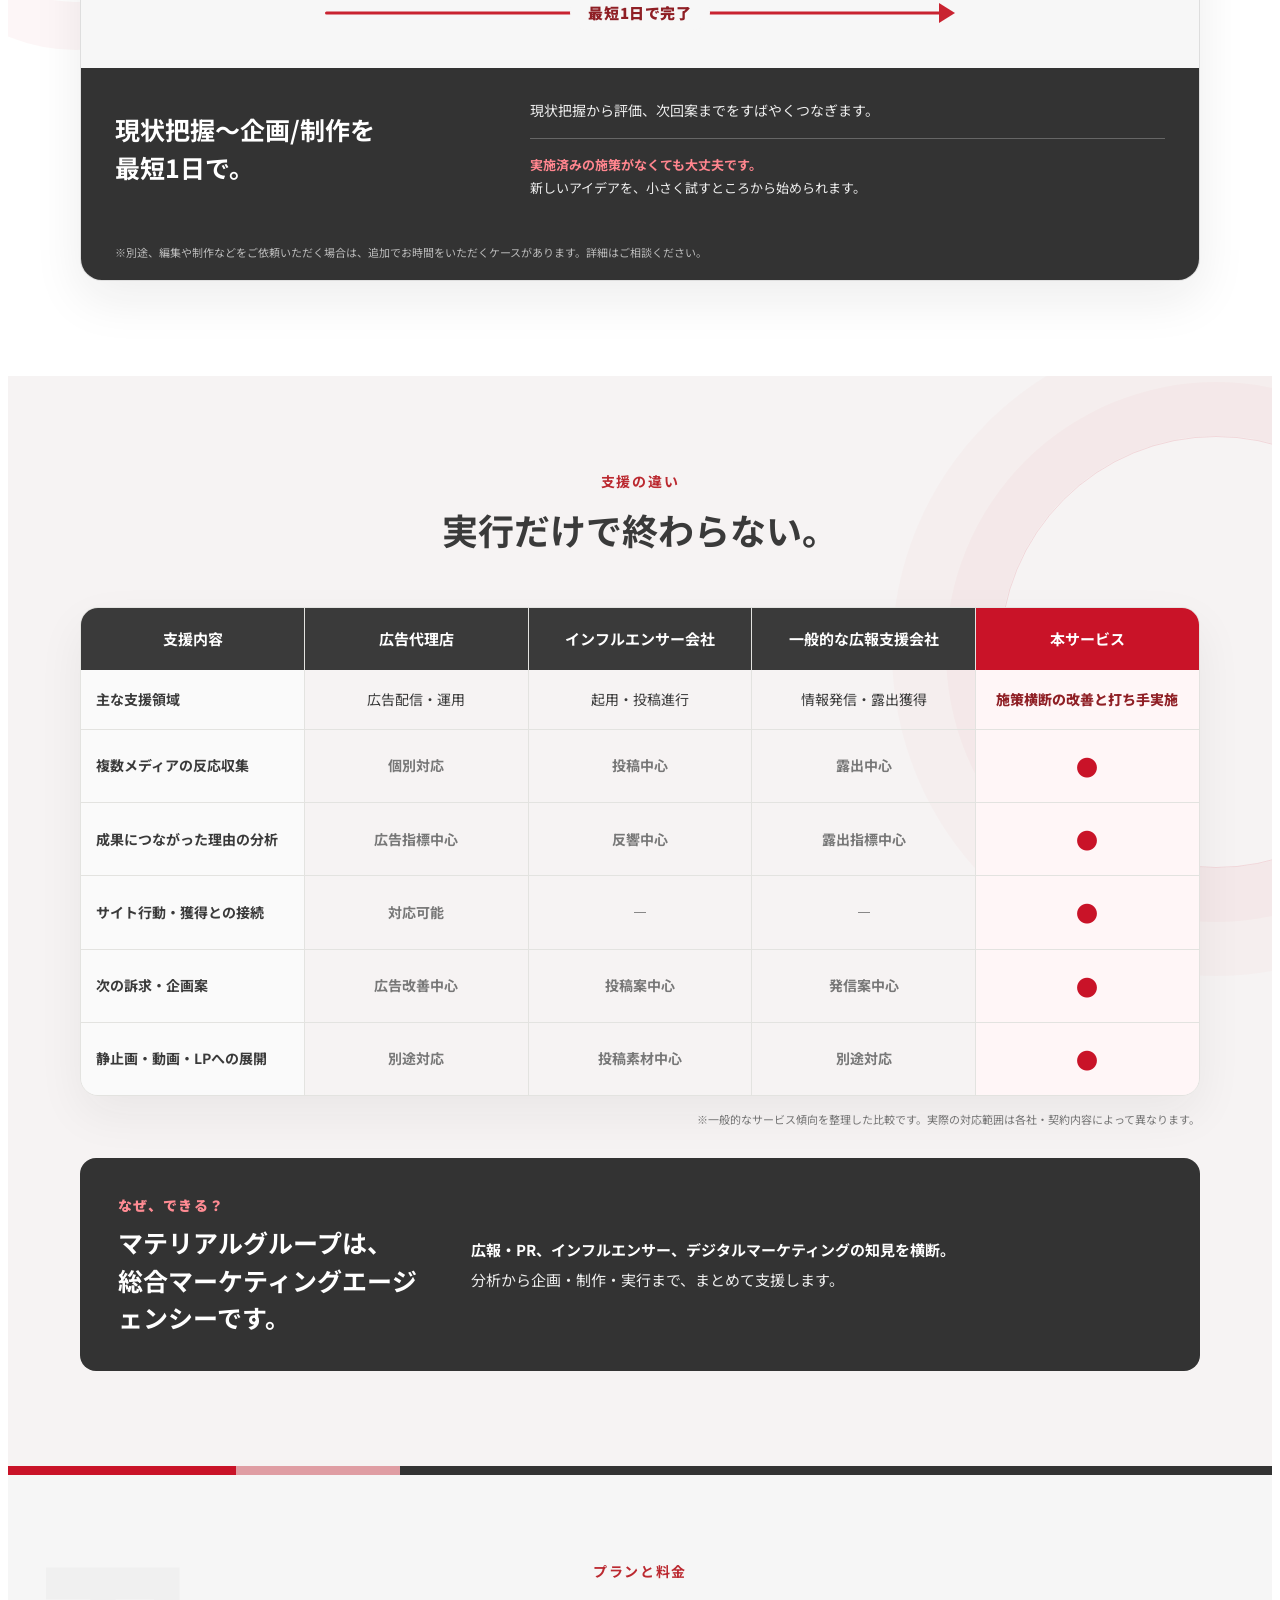
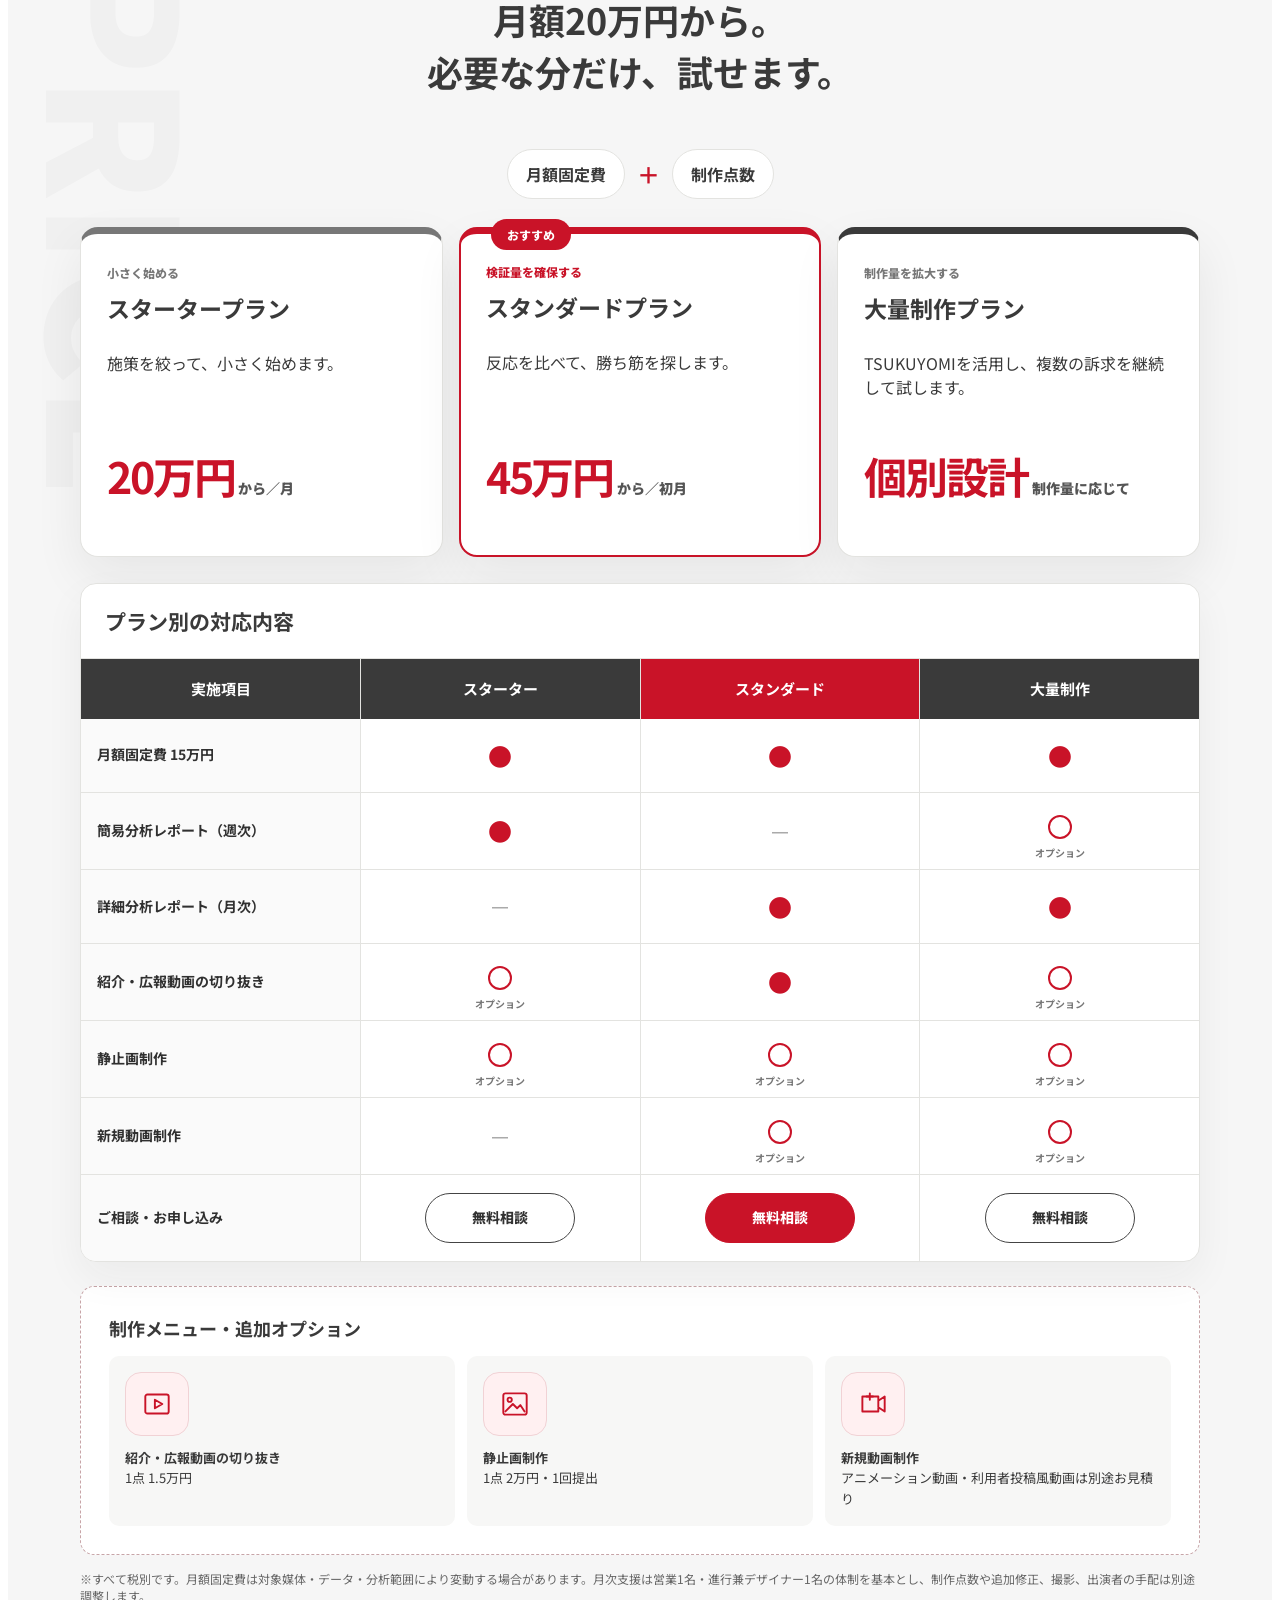
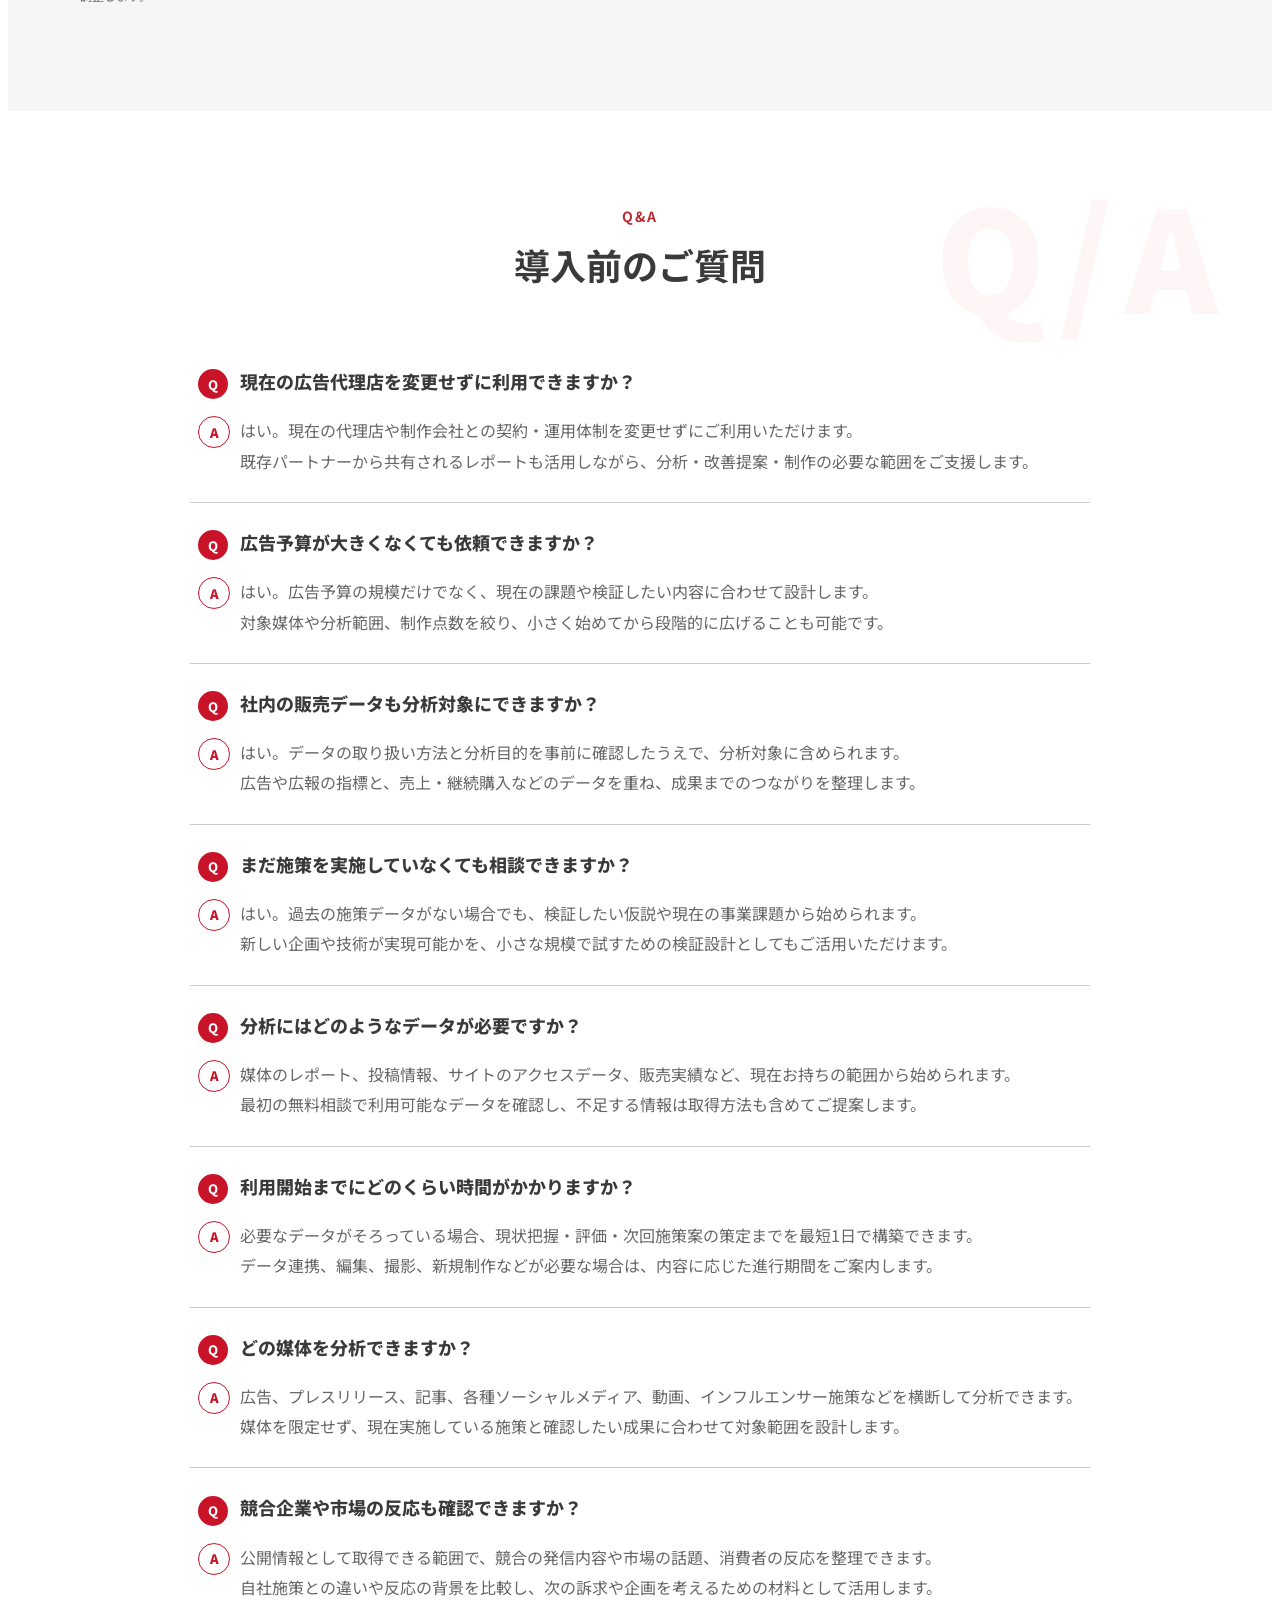
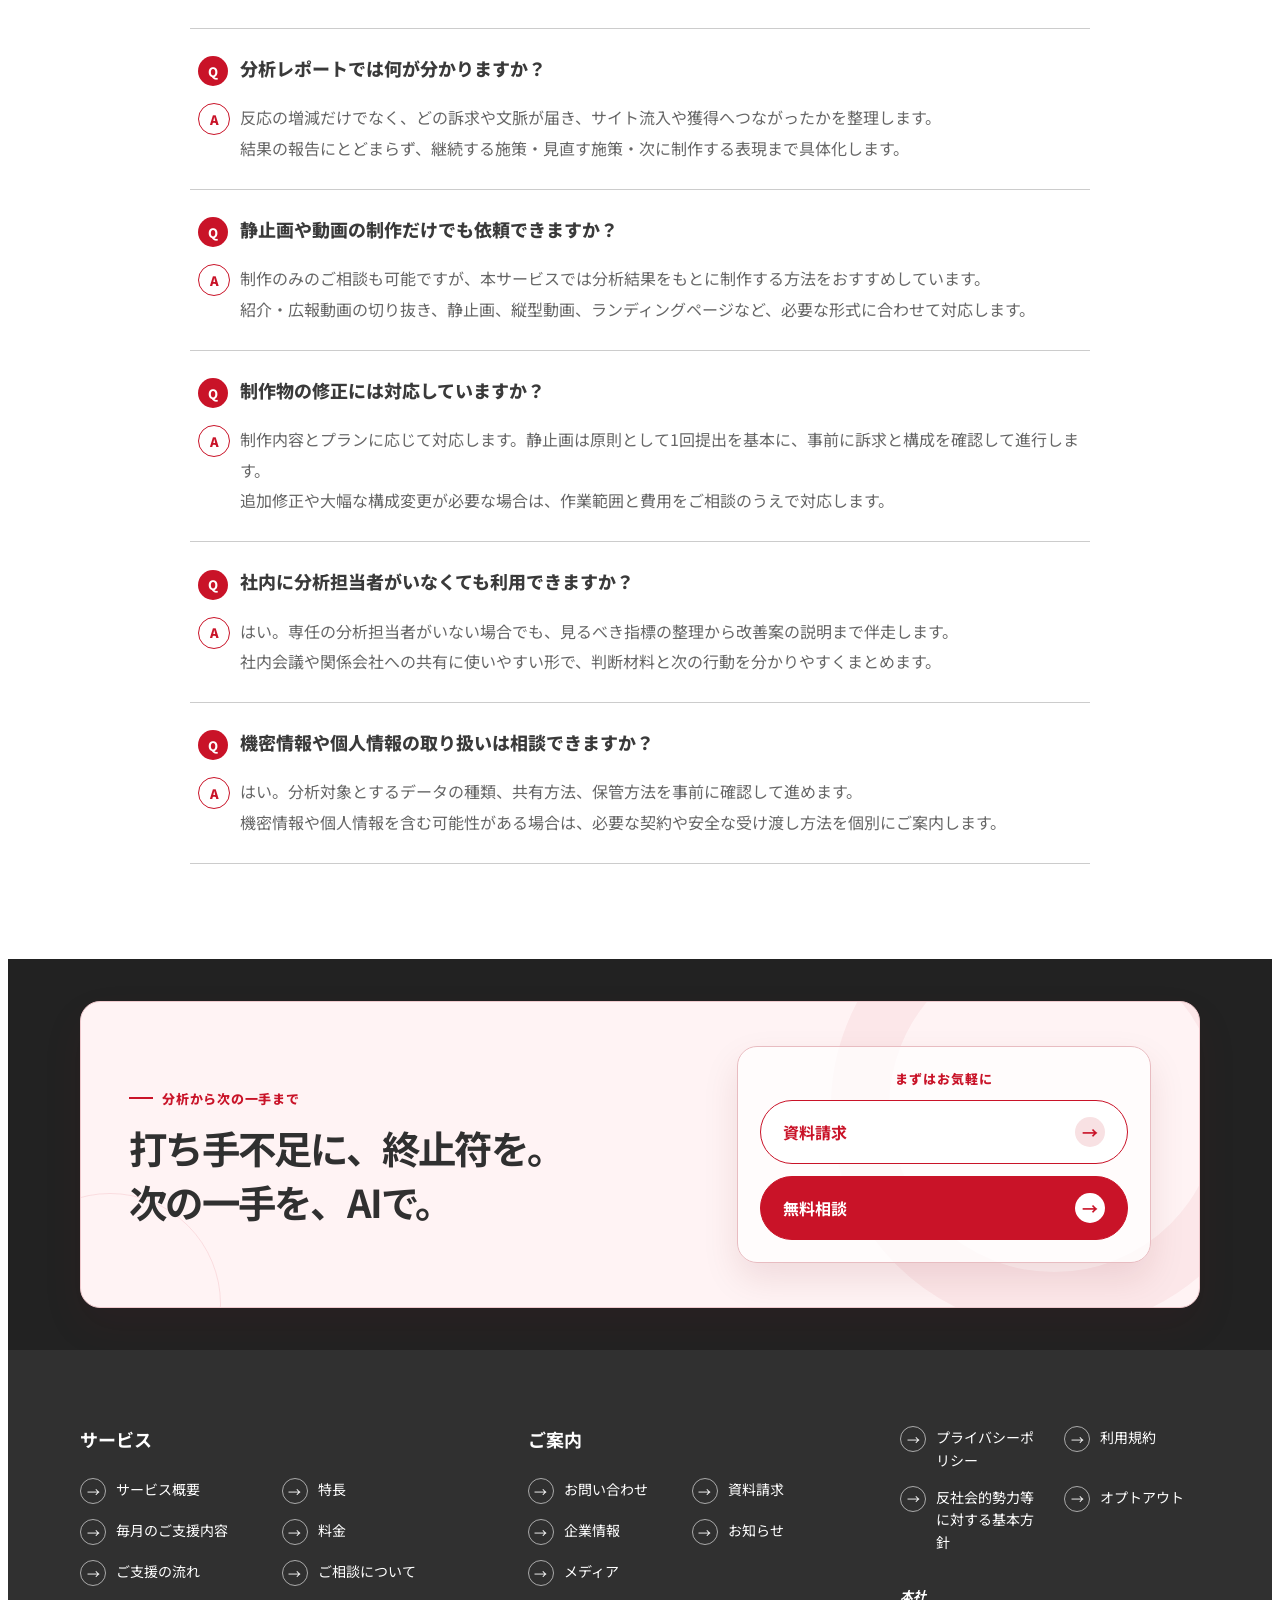
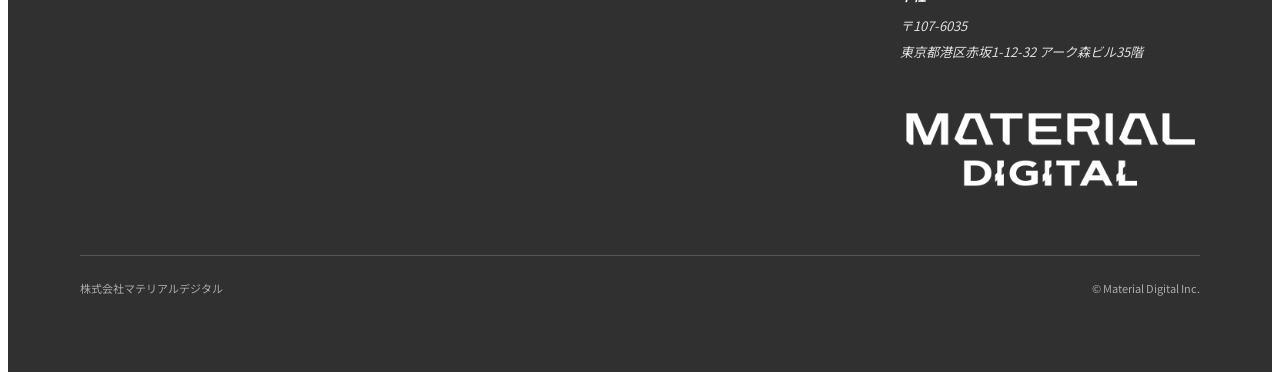
==== commit f30407fa: "透過ロゴと左位置を調整 TSUKUYOMIを透過PNGへ差し替え、ロゴ左端とby Material Digitalの開始位置を視覚的に整列" ====
--- a/sns-performance/index.html
+++ b/sns-performance/index.html
@@ -238,12 +238,12 @@
 #mdj .pain-card:nth-child(2) p{color:#f2f2f2}
 #mdj.motion-ready .pain-card.reveal-item{opacity:1}
 #mdj .tsukuyomi-wordmark{display:block;width:100%;height:auto}
-#mdj .hero-product-name{width:min(100%,520px);padding:8px 12px;background:#fff}
-#mdj .hero-product-name .tsukuyomi-wordmark{mix-blend-mode:multiply}
-#mdj .dash-brand-logo{display:block;width:118px;height:auto;mix-blend-mode:multiply}
+#mdj .hero-product-name{width:min(100%,520px);padding:0;background:transparent}
+#mdj .hero-product-by{margin-left:13px}
+#mdj .dash-brand-logo{display:block;width:118px;height:auto}
 #mdj .core-brand{display:block;padding:7px 9px;background:#fff;border-radius:3px}
-#mdj .core-brand .tsukuyomi-wordmark{width:128px;mix-blend-mode:multiply}
-@media(max-width:767px){#mdj .hero-product-name{width:min(100%,340px);padding:5px 7px}#mdj .dash-brand-logo{width:104px}#mdj .core-brand .tsukuyomi-wordmark{width:116px}}
+#mdj .core-brand .tsukuyomi-wordmark{width:128px}
+@media(max-width:767px){#mdj .hero-product-name{width:min(100%,340px);padding:0}#mdj .hero-product-by{margin-left:9px}#mdj .dash-brand-logo{width:104px}#mdj .core-brand .tsukuyomi-wordmark{width:116px}}
 #mdj .media-heading{text-align:left;display:grid;grid-template-columns:.55fr 1.45fr;align-items:start}.media-heading .tag{margin-top:14px}.media-heading h2{margin:0;font-size:clamp(40px,4vw,58px)}
 #mdj .mid-cta-box{border-radius:3px;box-shadow:18px 18px 0 #222}.mid-cta-label{border-radius:0;background:var(--acid);color:#222}
 #mdj .final{position:relative;overflow:hidden;background:#222}.final::after{content:"MOVE";position:absolute;right:-20px;bottom:-50px;color:rgba(255,255,255,.05);font-size:190px;font-weight:900;line-height:1}.final-actions a:first-child{background:var(--acid);color:#222}
@@ -272,7 +272,7 @@
 <div class="hero">
 <div class="inner hero-grid">
 <div class="hero-copy">
-<p class="hero-product"><strong class="hero-product-name"><img class="tsukuyomi-wordmark" src="../tsukuyomi-wordmark.jpeg" width="1400" height="331" alt="TSUKUYOMI"></strong><span class="hero-product-by">by Material Digital</span></p>
+<p class="hero-product"><strong class="hero-product-name"><img class="tsukuyomi-wordmark" src="../tsukuyomi-wordmark-transparent-v2.png" width="1320" height="250" alt="TSUKUYOMI"></strong><span class="hero-product-by">by Material Digital</span></p>
 <p class="audience-chip">広告予算を持つ、SNS施策担当者へ</p>
 <h1 class="hero-benefit"><span>市場やデータを、読む。</span><em>売れるクリエイティブを、つくる。</em></h1>
 <p class="hero-lead">バズで終わらせない。再生数やエンゲージメントの先にある「なぜ動いたか」を、広告・サイト・購入データまで横断して読み解き、勝ち文脈を広告・オウンドメディア・SNSの次の表現へつなげます。</p>
@@ -283,7 +283,7 @@
 </div>
 <div class="hero-visual">
 <div class="hero-dashboard" role="img" aria-label="SNSの反応と事業成果をつなぎ、広告・オウンドメディア・SNSの次のクリエイティブを導く分析ダッシュボード">
-<div class="dash-top"><span class="dash-brand"><i></i><img class="dash-brand-logo" src="../tsukuyomi-wordmark.jpeg" width="1400" height="331" alt="TSUKUYOMI"><span>SIGNAL BOARD</span></span><span class="dash-live">● LIVE ANALYSIS</span></div>
+<div class="dash-top"><span class="dash-brand"><i></i><img class="dash-brand-logo" src="../tsukuyomi-wordmark-transparent-v2.png" width="1320" height="250" alt="TSUKUYOMI"><span>SIGNAL BOARD</span></span><span class="dash-live">● LIVE ANALYSIS</span></div>
 <div class="dash-kpis"><div class="dash-kpi"><small>SOCIAL REACTION</small><b>急上昇</b></div><div class="dash-kpi"><small>SALES SIGNAL</small><b class="red">連動あり</b></div><div class="dash-kpi"><small>NEXT ACTION</small><b>3案</b></div></div>
 <div class="dash-chart"><div class="dash-chart-head"><span>反応量 × 購入シグナル</span><span>直近施策</span></div><div class="dash-bars"><i style="--h:28%"></i><i style="--h:45%"></i><i style="--h:38%"></i><i class="hot" style="--h:72%"></i><i class="hot" style="--h:88%"></i><i style="--h:62%"></i><i class="hot" style="--h:95%"></i></div><div class="dash-line"></div></div>
 <div class="dash-bottom"><div class="signal-card"><small>WINNING CONTEXT</small><p class="signal-quote">「憧れ」よりも<br>“自分にもできそう”</p><div class="signal-score"></div></div><div class="creative-card"><small>NEXT CREATIVE</small><div class="creative-thumbs"><i></i><i></i><i></i></div></div></div>
@@ -306,7 +306,7 @@
 <p class="proof-note">※株式会社マテリアルデジタルの支援社数・実績数です。</p>
 </div>
 </div>
-<section class="conversion-map" aria-labelledby="conversion-map-title"><div class="inner"><div class="conversion-head"><small>READ THE MARKET. CREATE THE NEXT.</small><h2 id="conversion-map-title">市場を読み、次に売れる表現をつくる。</h2></div><div class="conversion-flow"><article class="conversion-node"><small>01 / READ</small><h3>市場と反応を読む</h3><div class="conversion-tags"><span>動画コメント</span><span>保存</span><span>共感ワード</span><span>投稿者</span></div></article><span class="flow-arrow" aria-hidden="true"></span><article class="conversion-node core-node"><span class="core-brand"><img class="tsukuyomi-wordmark" src="../tsukuyomi-wordmark.jpeg" width="1400" height="331" alt="TSUKUYOMI"></span><h3>反応と成果を統合分析</h3><div class="conversion-tags"><span>広告流入</span><span>サイト行動</span><span>購入</span><span>勝ち文脈</span></div></article><span class="flow-arrow" aria-hidden="true"></span><article class="conversion-node"><small>03 / CREATE</small><h3>クリエイティブをつくる</h3><div class="conversion-tags"><span>広告</span><span>オウンドメディア</span><span>SNS</span></div></article></div><p class="conversion-caption">SNSレポートで終わらせず、広告・オウンドメディア・SNSの企画と制作判断にそのまま使える状態へ。</p></div></section>
+<section class="conversion-map" aria-labelledby="conversion-map-title"><div class="inner"><div class="conversion-head"><small>READ THE MARKET. CREATE THE NEXT.</small><h2 id="conversion-map-title">市場を読み、次に売れる表現をつくる。</h2></div><div class="conversion-flow"><article class="conversion-node"><small>01 / READ</small><h3>市場と反応を読む</h3><div class="conversion-tags"><span>動画コメント</span><span>保存</span><span>共感ワード</span><span>投稿者</span></div></article><span class="flow-arrow" aria-hidden="true"></span><article class="conversion-node core-node"><span class="core-brand"><img class="tsukuyomi-wordmark" src="../tsukuyomi-wordmark-transparent-v2.png" width="1320" height="250" alt="TSUKUYOMI"></span><h3>反応と成果を統合分析</h3><div class="conversion-tags"><span>広告流入</span><span>サイト行動</span><span>購入</span><span>勝ち文脈</span></div></article><span class="flow-arrow" aria-hidden="true"></span><article class="conversion-node"><small>03 / CREATE</small><h3>クリエイティブをつくる</h3><div class="conversion-tags"><span>広告</span><span>オウンドメディア</span><span>SNS</span></div></article></div><p class="conversion-caption">SNSレポートで終わらせず、広告・オウンドメディア・SNSの企画と制作判断にそのまま使える状態へ。</p></div></section>
 <section class="step-system" id="strength">
 <div class="inner">
 <div class="heading">
@@ -492,7 +492,7 @@
 <h2>消費者の声に、<br>売れるヒントがある。</h2>
 </div>
 <figure class="media-visual md-visual">
-<img src="../tsukuyomi-concept-flow.png" width="1910" height="823" loading="lazy" alt="PR記事・ニュース、SNS投稿、動画コメント、インフルエンサー投稿の反応をTSUKUYOMIで読み、広告クリエイティブ、オウンドメディア企画、SNSコンテンツ、施策の優先順位へつなげる流れ">
+<img src="../tsukuyomi-concept-flow.png?v=20260822" width="1910" height="823" loading="lazy" alt="PR記事・ニュース、SNS投稿、動画コメント、インフルエンサー投稿の反応をTSUKUYOMIで読み、広告クリエイティブ、オウンドメディア企画、SNSコンテンツ、施策の優先順位へつなげる流れ">
 </figure>
 <div class="media-funnel-shell swipe-host">
 <div class="media-sources" aria-label="分析対象となる接点">
